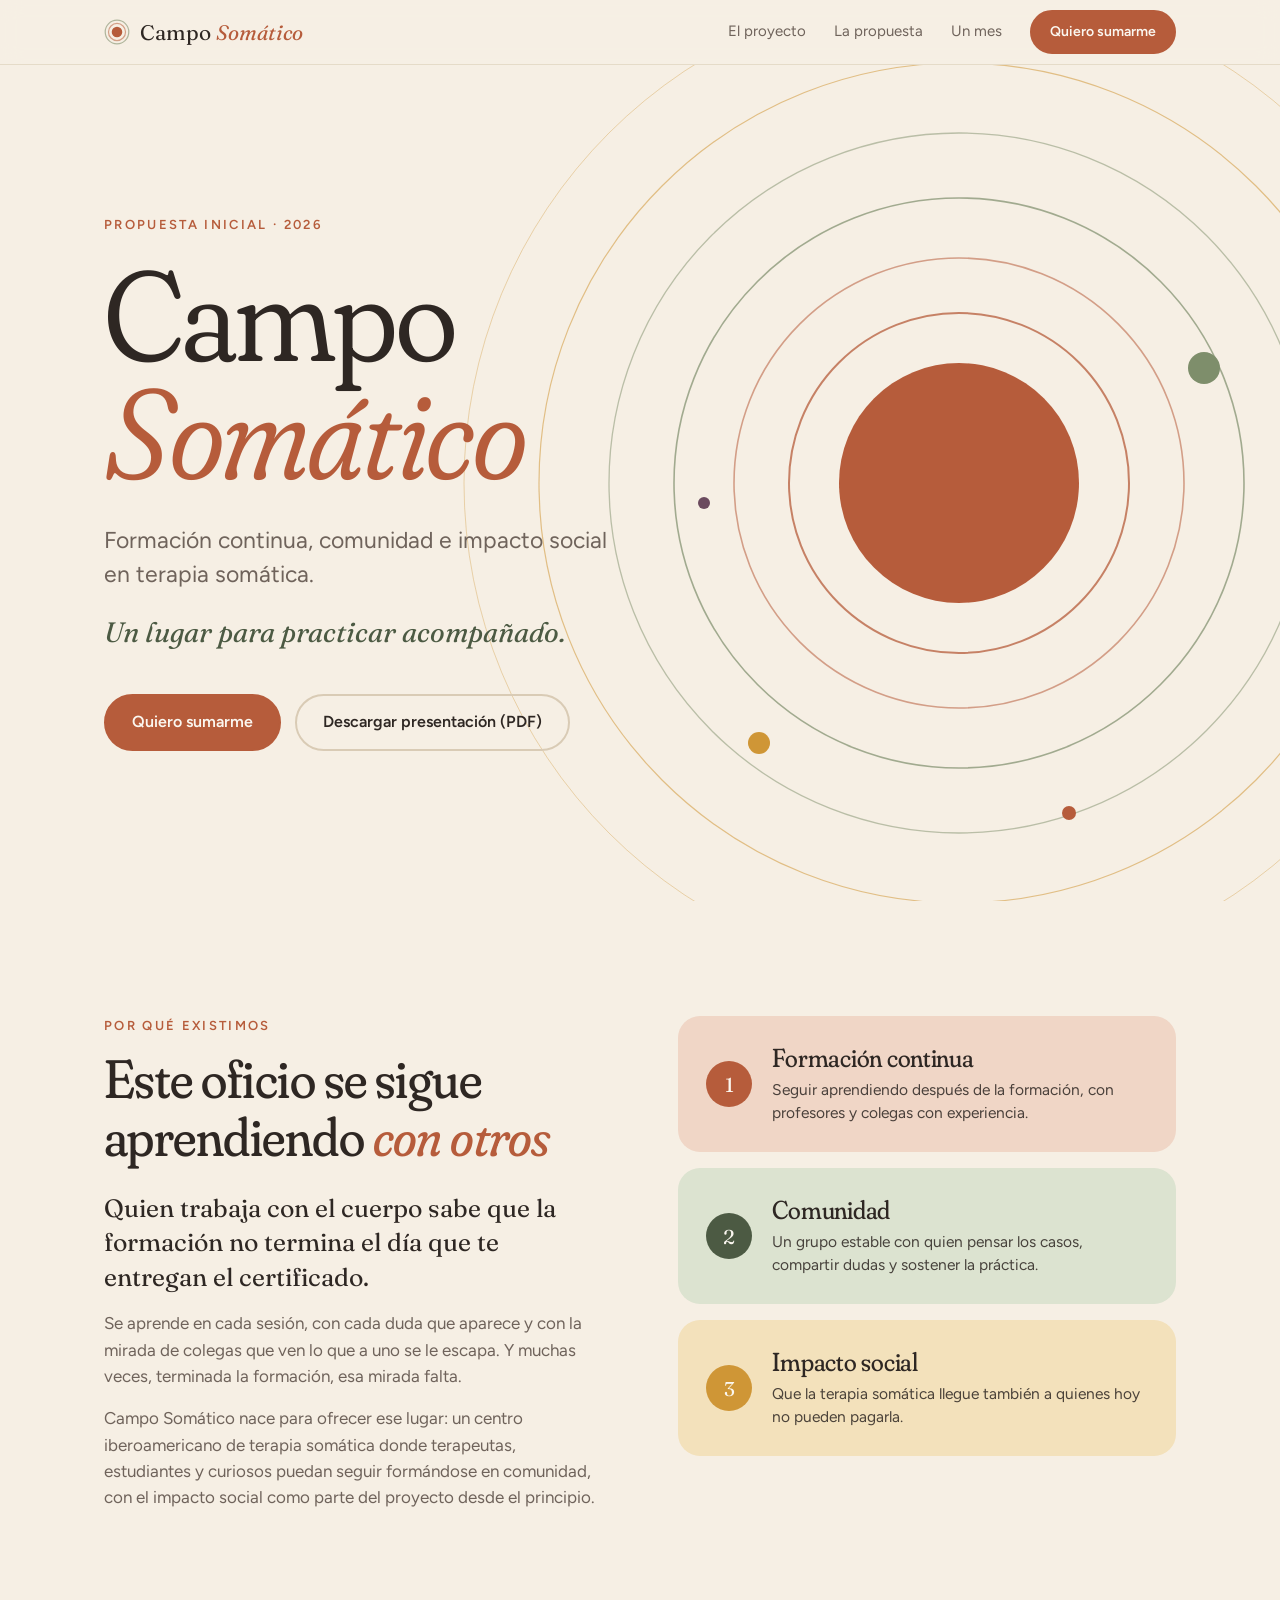
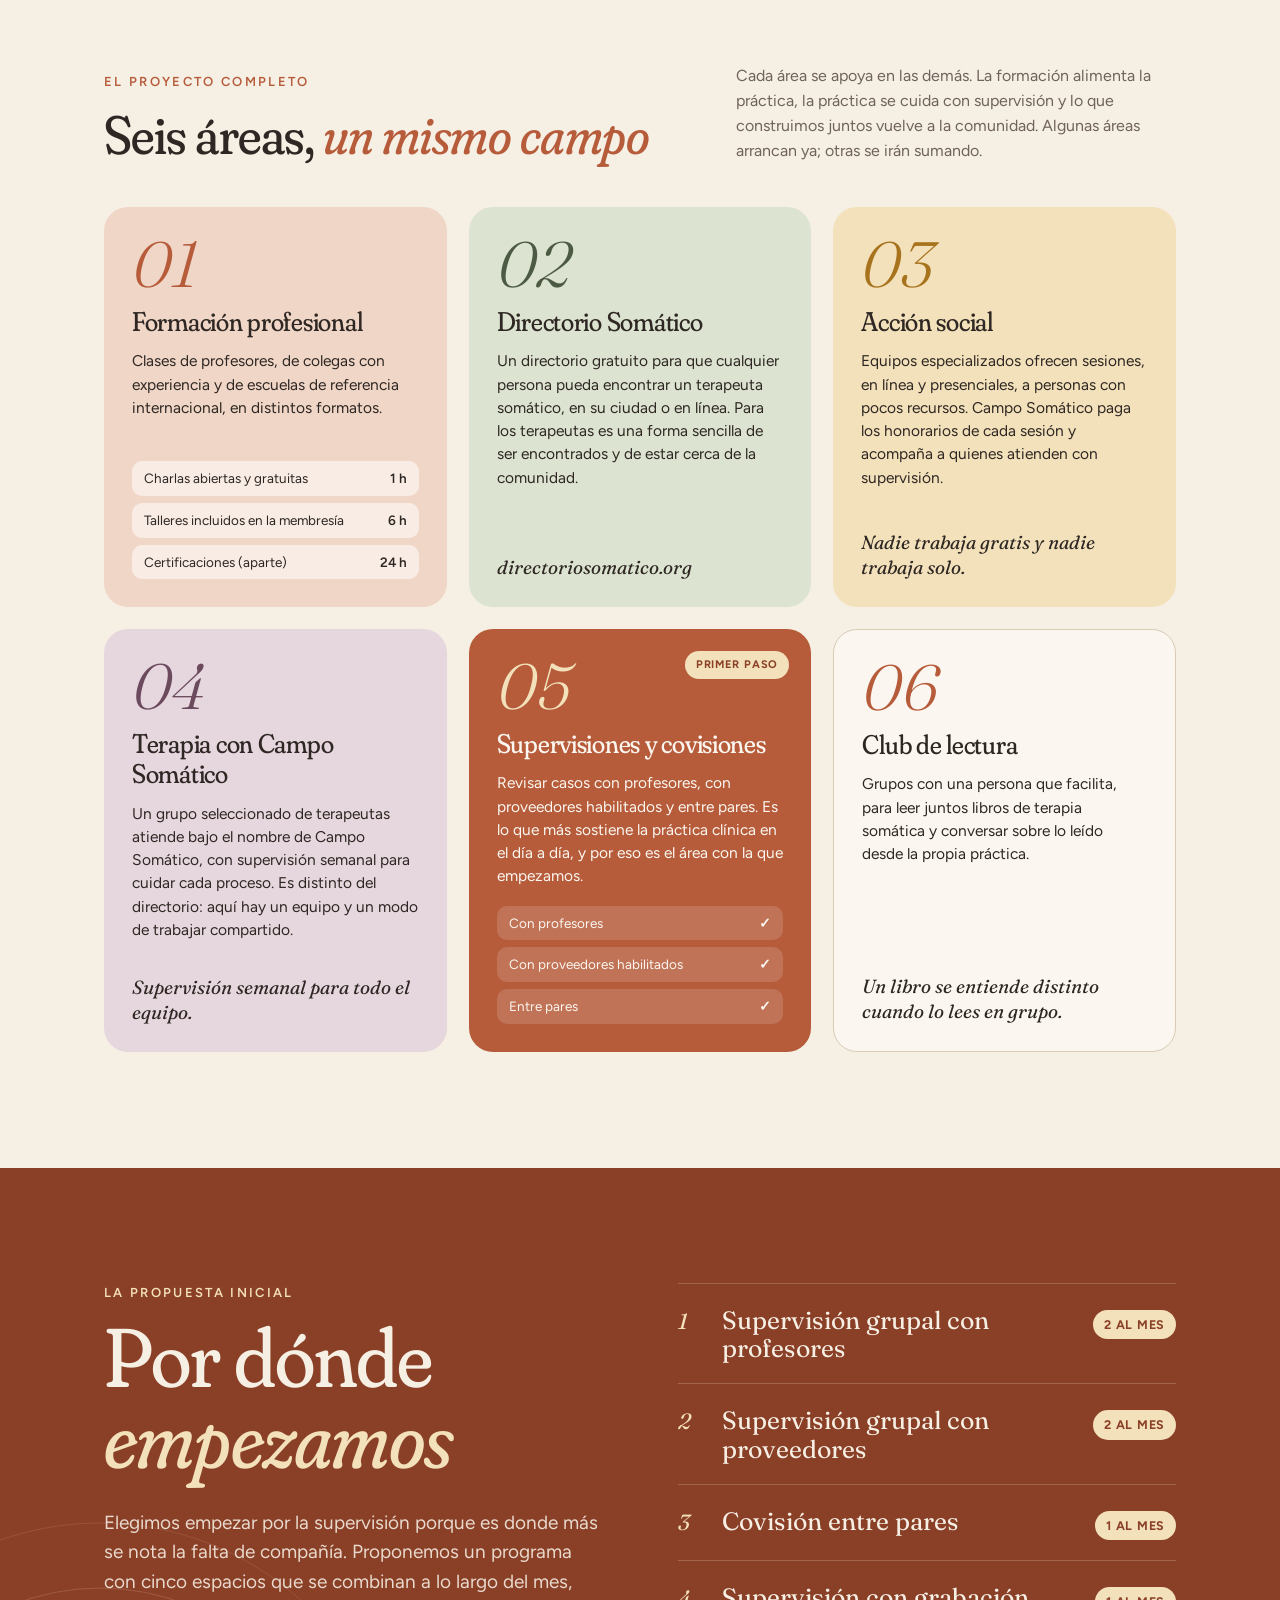
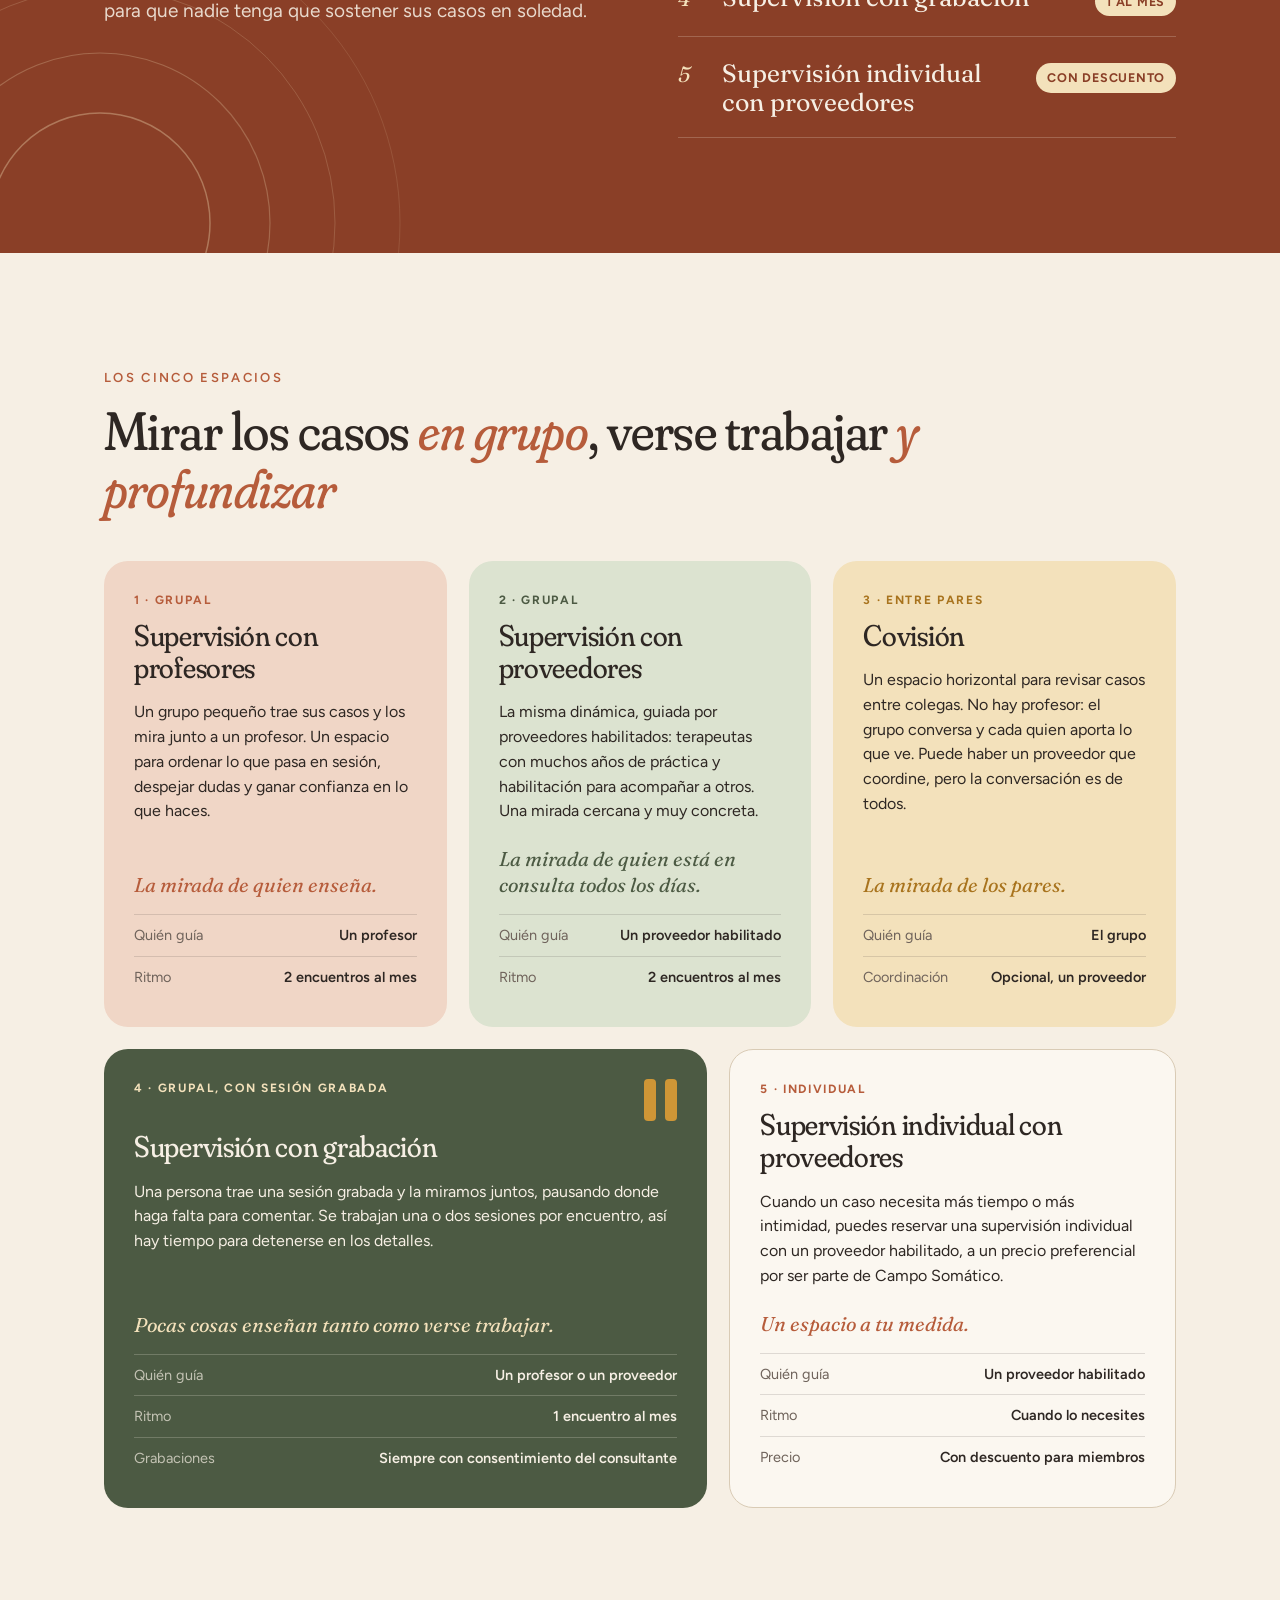
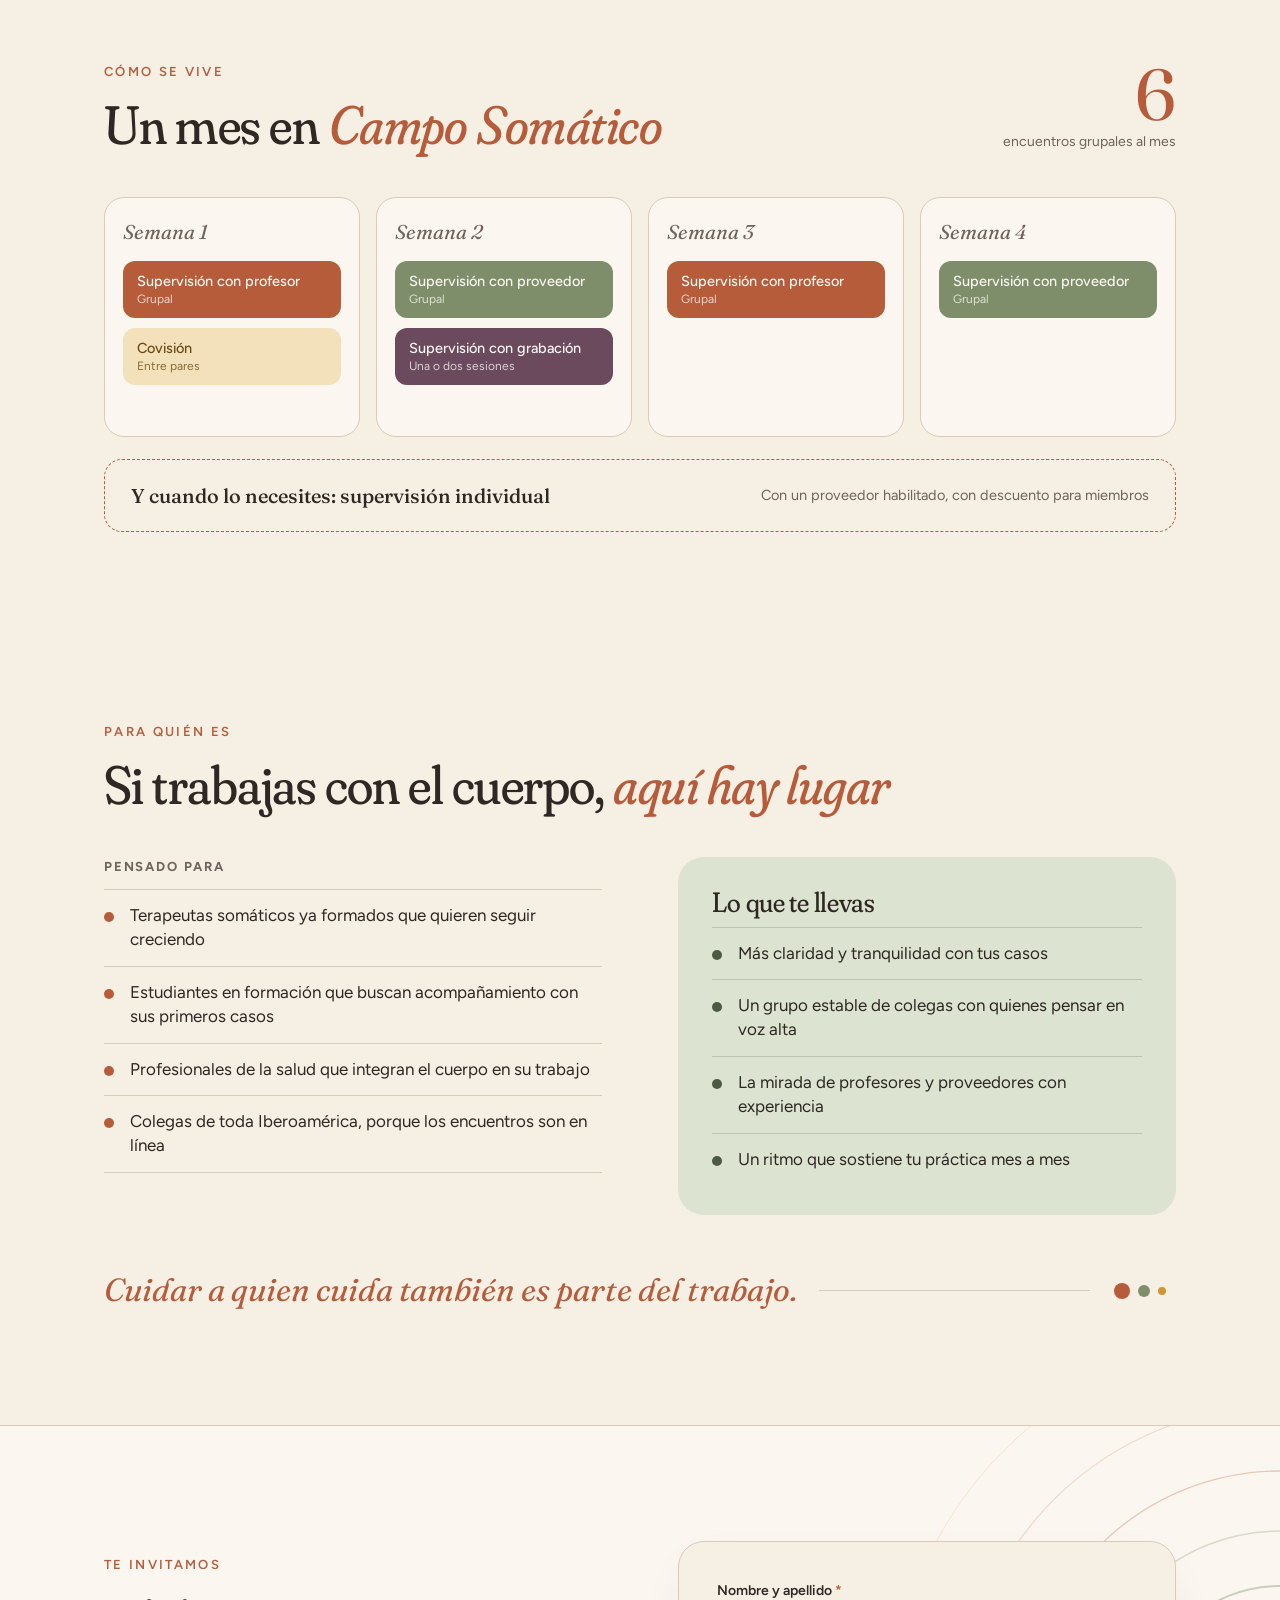
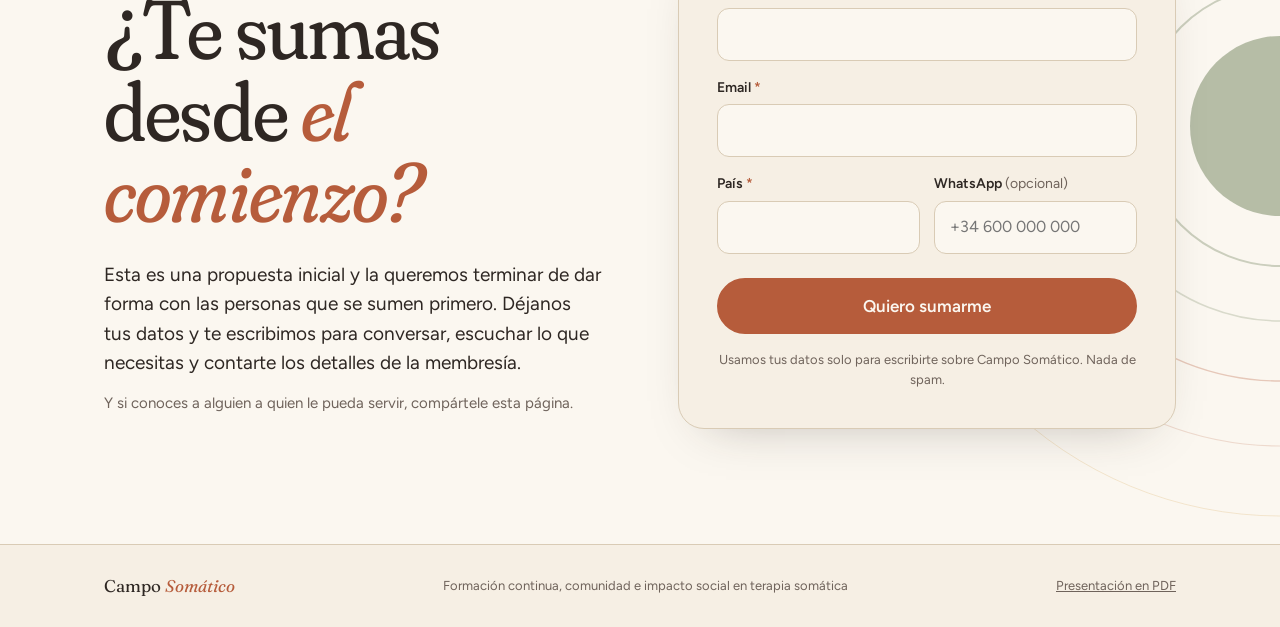
==== index.html @ 175ec611 "v2.0: animaciones al navegar el sitio - Entrada animada de la portada y ondas que respiran - Seccion" ====
<!doctype html>
<html lang="es">
<head>
<meta charset="utf-8">
<meta name="viewport" content="width=device-width, initial-scale=1">
<title>Campo Somático · Un lugar para practicar acompañado</title>
<meta name="description" content="Formación continua, comunidad e impacto social en terapia somática. Nuestra primera propuesta: un programa de supervisión y covisión para terapeutas.">
<meta property="og:title" content="Campo Somático">
<meta property="og:description" content="Un lugar para practicar acompañado. Supervisiones con profesores y proveedores, covisiones entre pares y supervisión con grabación.">
<meta property="og:type" content="website">
<meta name="theme-color" content="#F6EFE4">
<link rel="icon" href="data:image/svg+xml,%3Csvg xmlns='http://www.w3.org/2000/svg' viewBox='0 0 64 64'%3E%3Ccircle cx='32' cy='32' r='13' fill='%23B65C3B'/%3E%3Ccircle cx='32' cy='32' r='21' fill='none' stroke='%23B65C3B' stroke-width='3' opacity='.6'/%3E%3Ccircle cx='32' cy='32' r='29' fill='none' stroke='%237E8E6B' stroke-width='3' opacity='.6'/%3E%3C/svg%3E">
<link rel="preconnect" href="https://fonts.googleapis.com">
<link rel="preconnect" href="https://fonts.gstatic.com" crossorigin>
<link href="https://fonts.googleapis.com/css2?family=Fraunces:ital,opsz,wght,SOFT@0,9..144,300..700,100;1,9..144,300..700,100&family=Figtree:wght@400;500;600;700&display=swap" rel="stylesheet">
<link rel="stylesheet" href="styles.css">
<link rel="stylesheet" href="anim.css">
<script>document.documentElement.classList.add("js")</script>
</head>
<body>

<div class="progress" aria-hidden="true"></div>
<header class="nav">
  <div class="wrap nav-in">
    <a href="#inicio" class="logo"><svg width="26" height="26" viewBox="0 0 64 64" aria-hidden="true"><circle cx="32" cy="32" r="13" fill="#B65C3B"/><circle cx="32" cy="32" r="21" fill="none" stroke="#B65C3B" stroke-width="3" opacity=".55"/><circle cx="32" cy="32" r="29" fill="none" stroke="#7E8E6B" stroke-width="3" opacity=".6"/></svg><span>Campo <em>Somático</em></span></a>
    <nav class="links" aria-label="Secciones">
      <a href="#proyecto">El proyecto</a>
      <a href="#propuesta">La propuesta</a>
      <a href="#mes">Un mes</a>
      <a href="#sumarme" class="btn btn-sm">Quiero sumarme</a>
    </nav>
  </div>
</header>

<main>

<!-- PORTADA -->
<section id="inicio" class="hero">
  <svg class="ripples" viewBox="0 0 1000 1000" aria-hidden="true">
    <circle class="breath" cx="500" cy="500" r="120" fill="#B65C3B"/>
    <g fill="none" class="rings">
      <circle cx="500" cy="500" r="170" stroke="#B65C3B" stroke-width="2" opacity=".75"/>
      <circle cx="500" cy="500" r="225" stroke="#B65C3B" stroke-width="1.6" opacity=".55"/>
      <circle cx="500" cy="500" r="285" stroke="#7E8E6B" stroke-width="1.6" opacity=".7"/>
      <circle cx="500" cy="500" r="350" stroke="#7E8E6B" stroke-width="1.3" opacity=".5"/>
      <circle cx="500" cy="500" r="420" stroke="#CF9636" stroke-width="1.2" opacity=".55"/>
      <circle cx="500" cy="500" r="495" stroke="#CF9636" stroke-width="1" opacity=".35"/>
    </g>
    <g class="orbit">
      <circle cx="745" cy="385" r="16" fill="#7E8E6B"/>
      <circle cx="610" cy="830" r="7" fill="#B65C3B"/>
    </g>
    <g class="orbit orbit-rev">
      <circle cx="300" cy="760" r="11" fill="#CF9636"/>
      <circle cx="245" cy="520" r="6" fill="#6B4A5E"/>
    </g>
  </svg>
  <div class="wrap hero-in">
    <div class="eyebrow">Propuesta inicial · 2026</div>
    <h1><span class="line">Campo</span><em class="line">Somático</em></h1>
    <p class="sub">Formación continua, comunidad e impacto social en terapia somática.</p>
    <p class="hook">Un lugar para practicar acompañado.</p>
    <div class="cta-row">
      <a href="#sumarme" class="btn">Quiero sumarme</a>
      <a href="Campo-Somatico-Presentacion.pdf" class="btn btn-ghost" download>Descargar presentación (PDF)</a>
    </div>
  </div>
</section>

<!-- POR QUÉ -->
<section class="section why">
  <div class="wrap two">
    <div>
      <div class="eyebrow">Por qué existimos</div>
      <h2>Este oficio se sigue aprendiendo <em>con otros</em></h2>
      <p class="lead">Quien trabaja con el cuerpo sabe que la formación no termina el día que te entregan el certificado.</p>
      <p class="muted">Se aprende en cada sesión, con cada duda que aparece y con la mirada de colegas que ven lo que a uno se le escapa. Y muchas veces, terminada la formación, esa mirada falta.</p>
      <p class="muted">Campo Somático nace para ofrecer ese lugar: un centro iberoamericano de terapia somática donde terapeutas, estudiantes y curiosos puedan seguir formándose en comunidad, con el impacto social como parte del proyecto desde el principio.</p>
    </div>
    <div class="pillars">
      <div class="pillar t-terra"><span class="dot">1</span><div><h3>Formación continua</h3><p>Seguir aprendiendo después de la formación, con profesores y colegas con experiencia.</p></div></div>
      <div class="pillar t-sage"><span class="dot">2</span><div><h3>Comunidad</h3><p>Un grupo estable con quien pensar los casos, compartir dudas y sostener la práctica.</p></div></div>
      <div class="pillar t-ochre"><span class="dot">3</span><div><h3>Impacto social</h3><p>Que la terapia somática llegue también a quienes hoy no pueden pagarla.</p></div></div>
    </div>
  </div>
</section>

<!-- ÁREAS -->
<section id="proyecto" class="section areas">
  <div class="wrap">
    <div class="head">
      <div>
        <div class="eyebrow">El proyecto completo</div>
        <h2>Seis áreas, <em>un mismo campo</em></h2>
      </div>
      <p class="muted">Cada área se apoya en las demás. La formación alimenta la práctica, la práctica se cuida con supervisión y lo que construimos juntos vuelve a la comunidad. Algunas áreas arrancan ya; otras se irán sumando.</p>
    </div>
    <div class="grid3">
      <article class="area t-terra">
        <div class="big">01</div>
        <h3>Formación profesional</h3>
        <p>Clases de profesores, de colegas con experiencia y de escuelas de referencia internacional, en distintos formatos.</p>
        <div class="chips">
          <div class="chip"><span>Charlas abiertas y gratuitas</span><b>1 h</b></div>
          <div class="chip"><span>Talleres incluidos en la membresía</span><b>6 h</b></div>
          <div class="chip"><span>Certificaciones (aparte)</span><b>24 h</b></div>
        </div>
      </article>
      <article class="area t-sage">
        <div class="big">02</div>
        <h3>Directorio Somático</h3>
        <p>Un directorio gratuito para que cualquier persona pueda encontrar un terapeuta somático, en su ciudad o en línea. Para los terapeutas es una forma sencilla de ser encontrados y de estar cerca de la comunidad.</p>
        <div class="end">directoriosomatico.org</div>
      </article>
      <article class="area t-ochre">
        <div class="big">03</div>
        <h3>Acción social</h3>
        <p>Equipos especializados ofrecen sesiones, en línea y presenciales, a personas con pocos recursos. Campo Somático paga los honorarios de cada sesión y acompaña a quienes atienden con supervisión.</p>
        <div class="end">Nadie trabaja gratis y nadie trabaja solo.</div>
      </article>
      <article class="area t-plum">
        <div class="big">04</div>
        <h3>Terapia con Campo Somático</h3>
        <p>Un grupo seleccionado de terapeutas atiende bajo el nombre de Campo Somático, con supervisión semanal para cuidar cada proceso. Es distinto del directorio: aquí hay un equipo y un modo de trabajar compartido.</p>
        <div class="end">Supervisión semanal para todo el equipo.</div>
      </article>
      <article class="area t-dark">
        <span class="tag">Primer paso</span>
        <div class="big">05</div>
        <h3>Supervisiones y covisiones</h3>
        <p>Revisar casos con profesores, con proveedores habilitados y entre pares. Es lo que más sostiene la práctica clínica en el día a día, y por eso es el área con la que empezamos.</p>
        <div class="chips">
          <div class="chip"><span>Con profesores</span><b>✓</b></div>
          <div class="chip"><span>Con proveedores habilitados</span><b>✓</b></div>
          <div class="chip"><span>Entre pares</span><b>✓</b></div>
        </div>
      </article>
      <article class="area t-paper">
        <div class="big">06</div>
        <h3>Club de lectura</h3>
        <p>Grupos con una persona que facilita, para leer juntos libros de terapia somática y conversar sobre lo leído desde la propia práctica.</p>
        <div class="end">Un libro se entiende distinto cuando lo lees en grupo.</div>
      </article>
    </div>
  </div>
</section>

<!-- PROPUESTA -->
<section id="propuesta" class="section proposal">
  <svg class="ripples-dark" viewBox="0 0 720 720" aria-hidden="true"><g fill="none" stroke="#F3E1BB" class="rings"><circle cx="360" cy="360" r="110" stroke-width="1.5" opacity=".35"/><circle cx="360" cy="360" r="170" stroke-width="1.2" opacity=".25"/><circle cx="360" cy="360" r="235" opacity=".18"/><circle cx="360" cy="360" r="300" opacity=".12"/></g></svg>
  <div class="wrap two">
    <div>
      <div class="eyebrow">La propuesta inicial</div>
      <h2 class="xl">Por dónde <em>empezamos</em></h2>
      <p>Elegimos empezar por la supervisión porque es donde más se nota la falta de compañía. Proponemos un programa con cinco espacios que se combinan a lo largo del mes, para que nadie tenga que sostener sus casos en soledad.</p>
    </div>
    <ol class="list">
      <li><span class="k">1</span><span class="t">Supervisión grupal con profesores</span><span class="f">2 al mes</span></li>
      <li><span class="k">2</span><span class="t">Supervisión grupal con proveedores</span><span class="f">2 al mes</span></li>
      <li><span class="k">3</span><span class="t">Covisión entre pares</span><span class="f">1 al mes</span></li>
      <li><span class="k">4</span><span class="t">Supervisión con grabación</span><span class="f">1 al mes</span></li>
      <li><span class="k">5</span><span class="t">Supervisión individual con proveedores</span><span class="f">Con descuento</span></li>
    </ol>
  </div>
</section>

<!-- ESPACIOS -->
<section class="section spaces">
  <div class="wrap">
    <div class="eyebrow">Los cinco espacios</div>
    <h2>Mirar los casos <em>en grupo</em>, verse trabajar <em>y profundizar</em></h2>
    <div class="grid3 cards">
      <article class="card t-terra">
        <div class="kind">1 · Grupal</div>
        <h3>Supervisión con profesores</h3>
        <p>Un grupo pequeño trae sus casos y los mira junto a un profesor. Un espacio para ordenar lo que pasa en sesión, despejar dudas y ganar confianza en lo que haces.</p>
        <div class="tl">La mirada de quien enseña.</div>
        <dl class="facts"><div><dt>Quién guía</dt><dd>Un profesor</dd></div><div><dt>Ritmo</dt><dd>2 encuentros al mes</dd></div></dl>
      </article>
      <article class="card t-sage">
        <div class="kind">2 · Grupal</div>
        <h3>Supervisión con proveedores</h3>
        <p>La misma dinámica, guiada por proveedores habilitados: terapeutas con muchos años de práctica y habilitación para acompañar a otros. Una mirada cercana y muy concreta.</p>
        <div class="tl">La mirada de quien está en consulta todos los días.</div>
        <dl class="facts"><div><dt>Quién guía</dt><dd>Un proveedor habilitado</dd></div><div><dt>Ritmo</dt><dd>2 encuentros al mes</dd></div></dl>
      </article>
      <article class="card t-ochre">
        <div class="kind">3 · Entre pares</div>
        <h3>Covisión</h3>
        <p>Un espacio horizontal para revisar casos entre colegas. No hay profesor: el grupo conversa y cada quien aporta lo que ve. Puede haber un proveedor que coordine, pero la conversación es de todos.</p>
        <div class="tl">La mirada de los pares.</div>
        <dl class="facts"><div><dt>Quién guía</dt><dd>El grupo</dd></div><div><dt>Coordinación</dt><dd>Opcional, un proveedor</dd></div></dl>
      </article>
    </div>
    <div class="grid2 cards">
      <article class="card t-forest">
        <div class="kind-row"><div class="kind">4 · Grupal, con sesión grabada</div><div class="pause" aria-hidden="true"><i></i><i></i></div></div>
        <h3>Supervisión con grabación</h3>
        <p>Una persona trae una sesión grabada y la miramos juntos, pausando donde haga falta para comentar. Se trabajan una o dos sesiones por encuentro, así hay tiempo para detenerse en los detalles.</p>
        <div class="tl">Pocas cosas enseñan tanto como verse trabajar.</div>
        <dl class="facts"><div><dt>Quién guía</dt><dd>Un profesor o un proveedor</dd></div><div><dt>Ritmo</dt><dd>1 encuentro al mes</dd></div><div><dt>Grabaciones</dt><dd>Siempre con consentimiento del consultante</dd></div></dl>
      </article>
      <article class="card t-paper">
        <div class="kind">5 · Individual</div>
        <h3>Supervisión individual con proveedores</h3>
        <p>Cuando un caso necesita más tiempo o más intimidad, puedes reservar una supervisión individual con un proveedor habilitado, a un precio preferencial por ser parte de Campo Somático.</p>
        <div class="tl">Un espacio a tu medida.</div>
        <dl class="facts"><div><dt>Quién guía</dt><dd>Un proveedor habilitado</dd></div><div><dt>Ritmo</dt><dd>Cuando lo necesites</dd></div><div><dt>Precio</dt><dd>Con descuento para miembros</dd></div></dl>
      </article>
    </div>
  </div>
</section>

<!-- UN MES -->
<section id="mes" class="section month">
  <div class="wrap">
    <div class="head">
      <div>
        <div class="eyebrow">Cómo se vive</div>
        <h2>Un mes en <em>Campo Somático</em></h2>
      </div>
      <div class="total"><b data-count="6">6</b><span>encuentros grupales al mes</span></div>
    </div>
    <div class="weeks">
      <div class="week"><div class="wk">Semana 1</div>
        <div class="ev prof">Supervisión con profesor<small>Grupal</small></div>
        <div class="ev cov">Covisión<small>Entre pares</small></div></div>
      <div class="week"><div class="wk">Semana 2</div>
        <div class="ev prov">Supervisión con proveedor<small>Grupal</small></div>
        <div class="ev grab">Supervisión con grabación<small>Una o dos sesiones</small></div></div>
      <div class="week"><div class="wk">Semana 3</div>
        <div class="ev prof">Supervisión con profesor<small>Grupal</small></div></div>
      <div class="week"><div class="wk">Semana 4</div>
        <div class="ev prov">Supervisión con proveedor<small>Grupal</small></div></div>
    </div>
    <div class="always"><b>Y cuando lo necesites: supervisión individual</b><span>Con un proveedor habilitado, con descuento para miembros</span></div>
    <p class="note">Calendario orientativo. Las fechas y horarios los acordamos con cada grupo.</p>
  </div>
</section>

<!-- PARA QUIÉN -->
<section class="section who">
  <div class="wrap">
    <div class="eyebrow">Para quién es</div>
    <h2>Si trabajas con el cuerpo, <em>aquí hay lugar</em></h2>
    <div class="two who-cols">
      <div>
        <h4>Pensado para</h4>
        <ul class="bul">
          <li>Terapeutas somáticos ya formados que quieren seguir creciendo</li>
          <li>Estudiantes en formación que buscan acompañamiento con sus primeros casos</li>
          <li>Profesionales de la salud que integran el cuerpo en su trabajo</li>
          <li>Colegas de toda Iberoamérica, porque los encuentros son en línea</li>
        </ul>
      </div>
      <div class="box">
        <h3>Lo que te llevas</h3>
        <ul class="bul">
          <li>Más claridad y tranquilidad con tus casos</li>
          <li>Un grupo estable de colegas con quienes pensar en voz alta</li>
          <li>La mirada de profesores y proveedores con experiencia</li>
          <li>Un ritmo que sostiene tu práctica mes a mes</li>
        </ul>
      </div>
    </div>
    <div class="pull"><span>Cuidar a quien cuida también es parte del trabajo.</span><i></i><svg width="64" height="20" viewBox="0 0 64 20" aria-hidden="true"><circle cx="10" cy="10" r="8" fill="#B65C3B"/><circle cx="32" cy="10" r="6" fill="#7E8E6B"/><circle cx="50" cy="10" r="4" fill="#CF9636"/></svg></div>
  </div>
</section>

<!-- SUMARME -->
<section id="sumarme" class="section join">
  <svg class="ripples join-ripples" viewBox="0 0 840 840" aria-hidden="true">
    <circle class="breath" cx="420" cy="420" r="90" fill="#7E8E6B"/>
    <g fill="none" class="rings">
      <circle cx="420" cy="420" r="140" stroke="#7E8E6B" stroke-width="2" opacity=".7"/>
      <circle cx="420" cy="420" r="195" stroke="#7E8E6B" stroke-width="1.5" opacity=".5"/>
      <circle cx="420" cy="420" r="255" stroke="#B65C3B" stroke-width="1.4" opacity=".55"/>
      <circle cx="420" cy="420" r="320" stroke="#B65C3B" stroke-width="1.2" opacity=".35"/>
      <circle cx="420" cy="420" r="390" stroke="#CF9636" opacity=".35"/>
    </g>
  </svg>
  <div class="wrap two join-in">
    <div>
      <div class="eyebrow">Te invitamos</div>
      <h2 class="xl">¿Te sumas desde <em>el comienzo?</em></h2>
      <p>Esta es una propuesta inicial y la queremos terminar de dar forma con las personas que se sumen primero. Déjanos tus datos y te escribimos para conversar, escuchar lo que necesitas y contarte los detalles de la membresía.</p>
      <p class="muted small">Y si conoces a alguien a quien le pueda servir, compártele esta página.</p>
    </div>
    <form id="form" class="form" novalidate>
      <input type="hidden" name="subject" value="Nueva persona interesada en Campo Somático">
      <input type="hidden" name="from_name" value="Web Campo Somático">
      <input type="checkbox" name="botcheck" class="hp" tabindex="-1" autocomplete="off" aria-hidden="true">

      <label class="field"><span>Nombre y apellido <i>*</i></span>
        <input type="text" name="name" autocomplete="name" required></label>
      <label class="field"><span>Email <i>*</i></span>
        <input type="email" name="email" autocomplete="email" required></label>
      <div class="row2">
        <label class="field"><span>País <i>*</i></span>
          <input type="text" name="pais" list="paises" autocomplete="country-name" required></label>
        <label class="field"><span>WhatsApp <em>(opcional)</em></span>
          <input type="tel" name="whatsapp" autocomplete="tel" placeholder="+34 600 000 000"></label>
      </div>
      <datalist id="paises">
        <option value="Argentina"><option value="Bolivia"><option value="Brasil"><option value="Chile"><option value="Colombia"><option value="Costa Rica"><option value="Cuba"><option value="Ecuador"><option value="El Salvador"><option value="España"><option value="Guatemala"><option value="Honduras"><option value="México"><option value="Nicaragua"><option value="Panamá"><option value="Paraguay"><option value="Perú"><option value="Portugal"><option value="Puerto Rico"><option value="República Dominicana"><option value="Uruguay"><option value="Venezuela">
      </datalist>
      <button type="submit" class="btn btn-full">Quiero sumarme</button>
      <p class="privacy">Usamos tus datos solo para escribirte sobre Campo Somático. Nada de spam.</p>
      <div class="status" role="status" aria-live="polite"></div>
    </form>
  </div>
</section>

</main>

<footer class="foot">
  <div class="wrap foot-in">
    <span class="brand">Campo <em>Somático</em></span>
    <span>Formación continua, comunidad e impacto social en terapia somática</span>
    <a href="Campo-Somatico-Presentacion.pdf" download>Presentación en PDF</a>
  </div>
</footer>

<script src="script.js"></script>
<script src="anim.js"></script>
</body>
</html>
---- styles.css ----
:root {
  --cream: #F6EFE4;
  --paper: #FBF7F0;
  --ink: #2E2723;
  --muted: #6F635B;
  --line: #D9CBB5;
  --terra: #B65C3B;
  --terra-deep: #8A3F27;
  --terra-soft: #F0D6C6;
  --sage: #7E8E6B;
  --sage-deep: #4C5A43;
  --sage-soft: #DCE3D0;
  --ochre: #CF9636;
  --ochre-ink: #A8731D;
  --ochre-soft: #F3E1BB;
  --plum: #6B4A5E;
  --plum-soft: #E6D7DE;
  --serif: "Fraunces", Georgia, serif;
  --sans: "Figtree", "Helvetica Neue", Arial, sans-serif;
  --gutter: clamp(16px, 5vw, 80px);
}
* { box-sizing: border-box; margin: 0; padding: 0; }
html { scroll-behavior: smooth; scroll-padding-top: 76px; }
body { background: var(--cream); color: var(--ink); font-family: var(--sans); font-size: 17px; line-height: 1.55;
  -webkit-font-smoothing: antialiased; overflow-x: hidden; }
a { color: inherit; }
.wrap { max-width: 1200px; margin: 0 auto; padding: 0 var(--gutter); }
.section { padding: clamp(64px, 9vw, 120px) 0; position: relative; overflow: hidden; }

h1, h2, h3 { font-family: var(--serif); font-weight: 400; font-variation-settings: "SOFT" 100, "opsz" 144; letter-spacing: -0.01em; }
h2 { font-size: clamp(34px, 4.6vw, 54px); line-height: 1.06; margin-top: 14px; }
h2.xl { font-size: clamp(44px, 6.5vw, 84px); line-height: .98; }
h1 em, h2 em { font-style: italic; color: var(--terra); }
h3 { font-size: 26px; line-height: 1.12; }
.eyebrow { font-size: 13px; font-weight: 600; letter-spacing: .18em; text-transform: uppercase; color: var(--terra); }
.muted { color: var(--muted); }
.small { font-size: 15px; }
p + p { margin-top: 14px; }

.two { display: grid; grid-template-columns: 1fr 1fr; gap: clamp(32px, 6vw, 90px); align-items: start; }
.grid3 { display: grid; grid-template-columns: repeat(3, 1fr); gap: 22px; }
.grid2 { display: grid; grid-template-columns: 1.35fr 1fr; gap: 22px; margin-top: 22px; }
.head { display: flex; justify-content: space-between; align-items: flex-end; gap: 40px; margin-bottom: 44px; }
.head > p { max-width: 440px; font-size: 16px; }

/* botones */
.btn { display: inline-flex; align-items: center; justify-content: center; gap: 8px; background: var(--terra); color: var(--paper);
  text-decoration: none; font-weight: 600; font-size: 16px; padding: 14px 26px; border-radius: 40px; border: 2px solid var(--terra);
  cursor: pointer; transition: background .2s, transform .2s; font-family: var(--sans); }
.btn:hover { background: var(--terra-deep); border-color: var(--terra-deep); transform: translateY(-1px); }
.btn:focus-visible, a:focus-visible, input:focus-visible { outline: 3px solid var(--ochre); outline-offset: 2px; }
.btn-ghost { background: transparent; color: var(--ink); border-color: var(--line); }
.btn-ghost:hover { background: var(--paper); border-color: var(--terra); color: var(--terra); }
.btn-sm { padding: 9px 18px; font-size: 14px; }
.btn-full { width: 100%; font-size: 17px; padding: 16px; margin-top: 8px; }
.btn[disabled] { opacity: .6; cursor: wait; transform: none; }

/* nav */
.nav { position: sticky; top: 0; z-index: 10; background: rgba(246,239,228,.88); backdrop-filter: blur(10px);
  -webkit-backdrop-filter: blur(10px); border-bottom: 1px solid rgba(217,203,181,.6); }
.nav-in { display: flex; justify-content: space-between; align-items: center; height: 64px; }
.logo { display: flex; align-items: center; gap: 10px; text-decoration: none; font-family: var(--serif); font-size: 21px; }
.logo em { color: var(--terra); }
.links { display: flex; align-items: center; gap: 28px; font-size: 15px; }
.links a:not(.btn) { text-decoration: none; color: var(--muted); }
.links a:not(.btn):hover { color: var(--terra); }

/* portada */
.hero { position: relative; overflow: hidden; min-height: calc(100vh - 64px); min-height: calc(100svh - 64px); display: flex; align-items: center; padding: 80px 0; }
.ripples { position: absolute; pointer-events: none; }
.hero .ripples { width: min(1000px, 90vw); right: -14vw; top: 50%; transform: translateY(-50%); }
.hero-in { position: relative; width: 100%; }
.hero h1 { font-size: clamp(64px, 10vw, 128px); line-height: .92; font-weight: 350; margin-top: 22px; }
.hero h1 em { display: block; }
.hero .sub { margin-top: 32px; font-size: clamp(19px, 2vw, 23px); color: var(--muted); max-width: 520px; line-height: 1.45; }
.hero .hook { margin-top: 20px; font-family: var(--serif); font-style: italic; font-size: clamp(22px, 2.4vw, 28px); color: var(--sage-deep); }
.cta-row { display: flex; flex-wrap: wrap; gap: 14px; margin-top: 40px; }

/* tonos */
.t-terra { background: var(--terra-soft); --accent: var(--terra); }
.t-sage { background: var(--sage-soft); --accent: var(--sage-deep); }
.t-ochre { background: var(--ochre-soft); --accent: var(--ochre-ink); }
.t-plum { background: var(--plum-soft); --accent: var(--plum); }
.t-paper { background: var(--paper); border: 1px solid var(--line); --accent: var(--terra); }
.t-dark { background: var(--terra); color: var(--paper); --accent: var(--ochre-soft); }
.t-forest { background: var(--sage-deep); color: var(--cream); --accent: var(--ochre-soft); }

/* por qué */
.why .lead { font-family: var(--serif); font-size: clamp(21px, 2.2vw, 25px); line-height: 1.38; margin-top: 26px; }
.why .muted { margin-top: 16px; }
.pillars { display: flex; flex-direction: column; gap: 16px; }
.pillar { border-radius: 22px; padding: 28px; display: flex; gap: 20px; align-items: center; }
.pillar .dot { flex: none; width: 46px; height: 46px; border-radius: 50%; display: grid; place-items: center;
  font-family: var(--serif); font-size: 20px; color: var(--paper); background: var(--accent); }
.t-ochre .dot { background: var(--ochre); }
.pillar h3 { margin-bottom: 6px; }
.pillar p { font-size: 15.5px; line-height: 1.45; opacity: .85; }

/* áreas */
.area { border-radius: 24px; padding: 28px; display: flex; flex-direction: column; position: relative; min-height: 400px; }
.area .big { font-family: var(--serif); font-style: italic; font-weight: 300; font-size: 64px; line-height: .9; color: var(--accent); }
.area h3 { font-size: 27px; margin: 14px 0 12px; }
.area p { font-size: 15.5px; line-height: 1.5; }
.chips { margin-top: auto; display: flex; flex-direction: column; gap: 7px; padding-top: 18px; }
.chip { display: flex; justify-content: space-between; gap: 10px; font-size: 13.5px; padding: 7px 12px; border-radius: 10px; background: rgba(255,255,255,.55); }
.t-dark .chip { background: rgba(255,255,255,.14); }
.chip b { font-weight: 600; white-space: nowrap; }
.end { margin-top: auto; padding-top: 18px; font-family: var(--serif); font-style: italic; font-size: 19px; line-height: 1.3; }
.tag { position: absolute; top: 22px; right: 22px; background: var(--ochre-soft); color: var(--terra-deep); font-size: 11px; font-weight: 700;
  letter-spacing: .08em; text-transform: uppercase; padding: 5px 11px; border-radius: 20px; }

/* propuesta */
.proposal { background: var(--terra-deep); color: var(--cream); }
.proposal .eyebrow, .proposal h2 em { color: var(--ochre-soft); }
.proposal p { margin-top: 28px; font-size: 19px; color: rgba(246,239,228,.88); }
.ripples-dark { position: absolute; width: 720px; left: -260px; bottom: -330px; pointer-events: none; }
.list { list-style: none; position: relative; }
.list li { display: flex; align-items: baseline; gap: 20px; padding: 20px 0; border-top: 1px solid rgba(246,239,228,.22); }
.list li:last-child { border-bottom: 1px solid rgba(246,239,228,.22); }
.list .k { font-family: var(--serif); font-style: italic; font-size: 22px; color: var(--ochre-soft); width: 24px; flex: none; }
.list .t { font-family: var(--serif); font-size: clamp(20px, 2vw, 25px); line-height: 1.15; flex: 1; }
.list .f { font-size: 12.5px; font-weight: 700; letter-spacing: .06em; text-transform: uppercase; color: var(--terra-deep);
  background: var(--ochre-soft); padding: 5px 11px; border-radius: 20px; white-space: nowrap; }

/* espacios */
.spaces h2 { margin-bottom: 44px; max-width: 900px; }
.card { border-radius: 24px; padding: 30px; display: flex; flex-direction: column; }
.card .kind { font-size: 12px; font-weight: 700; letter-spacing: .14em; text-transform: uppercase; color: var(--accent); }
.kind-row { display: flex; justify-content: space-between; align-items: flex-start; gap: 16px; }
.card h3 { font-size: 30px; line-height: 1.08; margin: 10px 0 16px; }
.card p { font-size: 16px; }
.tl { margin-top: auto; padding-top: 22px; font-family: var(--serif); font-style: italic; font-size: 20px; line-height: 1.3; color: var(--accent); }
.facts { margin-top: 16px; }
.facts div { display: flex; justify-content: space-between; gap: 16px; font-size: 14.5px; padding: 9px 0; border-top: 1px solid rgba(46,39,35,.14); }
.facts dt { color: var(--muted); }
.facts dd { font-weight: 600; text-align: right; }
.t-forest .facts div { border-top-color: rgba(246,239,228,.22); }
.t-forest .facts dt { color: rgba(246,239,228,.7); }
.pause { display: flex; gap: 9px; }
.pause i { width: 12px; height: 42px; border-radius: 4px; background: var(--ochre); display: block; }

/* un mes */
.total { text-align: right; flex: none; }
.total b { font-family: var(--serif); font-size: 72px; font-weight: 400; color: var(--terra); line-height: .9; display: block; }
.total span { font-size: 14px; color: var(--muted); }
.weeks { display: grid; grid-template-columns: repeat(4, 1fr); gap: 16px; }
.week { background: var(--paper); border: 1px solid var(--line); border-radius: 20px; padding: 18px; display: flex; flex-direction: column; gap: 10px; min-height: 240px; }
.wk { font-family: var(--serif); font-style: italic; font-size: 20px; color: var(--muted); margin-bottom: 4px; }
.ev { border-radius: 12px; padding: 11px 14px; font-size: 14.5px; line-height: 1.25; font-weight: 500; }
.ev small { display: block; font-size: 12px; font-weight: 400; opacity: .78; margin-top: 2px; }
.ev.prof { background: var(--terra); color: var(--paper); }
.ev.prov { background: var(--sage); color: var(--paper); }
.ev.cov { background: var(--ochre-soft); color: #6A4A12; }
.ev.grab { background: var(--plum); color: var(--paper); }
.always { margin-top: 22px; border-radius: 18px; border: 1.5px dashed var(--terra); display: flex; align-items: center;
  justify-content: space-between; gap: 16px; padding: 20px 26px; flex-wrap: wrap; }
.always b { font-family: var(--serif); font-weight: 500; font-size: 20px; }
.always span { font-size: 14.5px; color: var(--muted); }
.note { margin-top: 16px; font-size: 13px; color: var(--muted); }

/* para quién */
.who-cols { margin-top: 44px; }
.who h4 { font-size: 13px; font-weight: 700; letter-spacing: .14em; text-transform: uppercase; color: var(--muted); margin-bottom: 12px; }
.bul { list-style: none; }
.bul li { position: relative; padding: 14px 0 14px 26px; border-top: 1px solid var(--line); font-size: 17px; line-height: 1.4; }
.bul li:last-child { border-bottom: 1px solid var(--line); }
.bul li::before { content: ""; position: absolute; left: 0; top: 22px; width: 10px; height: 10px; border-radius: 50%; background: var(--terra); }
.box { background: var(--sage-soft); border-radius: 26px; padding: 30px 34px; }
.box h3 { font-size: 28px; margin-bottom: 8px; }
.box .bul li { border-top-color: rgba(76,90,67,.22); }
.box .bul li:last-child { border-bottom: none; }
.box .bul li::before { background: var(--sage-deep); }
.pull { display: flex; align-items: center; gap: 22px; margin-top: 56px; }
.pull span { font-family: var(--serif); font-style: italic; font-size: clamp(24px, 3vw, 32px); line-height: 1.2; color: var(--terra); }
.pull i { flex: 1; height: 1px; background: var(--line); min-width: 40px; }
.pull svg { flex: none; }

/* sumarme */
.join { background: var(--paper); border-top: 1px solid var(--line); }
.join-ripples { width: 840px; right: -420px; top: -120px; opacity: .55; }
.join-in { position: relative; align-items: center; }
.join p { margin-top: 26px; font-size: 19px; }
.join p.small { margin-top: 14px; font-size: 15px; }
.form { background: var(--cream); border: 1px solid var(--line); border-radius: 26px; padding: clamp(24px, 3.5vw, 38px);
  display: flex; flex-direction: column; gap: 16px; box-shadow: 0 20px 50px -30px rgba(46,39,35,.35); }
.field { display: flex; flex-direction: column; gap: 6px; font-size: 14px; font-weight: 600; }
.field i { color: var(--terra); font-style: normal; }
.field em { font-style: normal; font-weight: 400; color: var(--muted); }
.field input { font: inherit; font-weight: 400; font-size: 16px; padding: 13px 15px; border-radius: 12px; border: 1.5px solid var(--line);
  background: var(--paper); color: var(--ink); transition: border-color .2s; width: 100%; }
.field input:focus { border-color: var(--terra); outline: none; box-shadow: 0 0 0 3px rgba(182,92,59,.15); }
.field input[aria-invalid="true"] { border-color: #B33A2B; }
.row2 { display: grid; grid-template-columns: 1fr 1fr; gap: 14px; }
.hp { display: none; }
.join .privacy { font-size: 13px; color: var(--muted); margin: 0 !important; text-align: center; }
.status { font-size: 15px; border-radius: 12px; display: none; padding: 14px 16px; line-height: 1.4; }
.status.ok { display: block; background: var(--sage-soft); color: var(--sage-deep); }
.status.err { display: block; background: #F6DAD3; color: #8A2E1F; }
.form.sent .field, .form.sent .row2, .form.sent .btn, .form.sent .privacy { display: none; }
.form.sent .status { font-size: 17px; padding: 26px; }
.form.sent .status b { display: block; font-family: var(--serif); font-size: 26px; font-weight: 400; margin-bottom: 6px; }

/* pie */
.foot { padding: 28px 0; font-size: 13px; color: var(--muted); border-top: 1px solid var(--line); }
.foot-in { display: flex; justify-content: space-between; align-items: center; gap: 16px; flex-wrap: wrap; }
.foot .brand { font-family: var(--serif); font-size: 17px; color: var(--ink); }
.foot .brand em { color: var(--terra); }

/* responsive */
@media (max-width: 980px) {
  .grid3 { grid-template-columns: 1fr 1fr; }
  .grid2 { grid-template-columns: 1fr; }
  .weeks { grid-template-columns: 1fr 1fr; }
  .area { min-height: 0; }
  .links a:not(.btn) { display: none; }
}
@media (max-width: 760px) {
  body { font-size: 16px; }
  .two, .grid3 { grid-template-columns: 1fr; }
  .head { flex-direction: column; align-items: flex-start; gap: 18px; }
  .total { text-align: left; }
  .hero { min-height: 0; padding: 56px 0 72px; }
  .hero .ripples { width: 560px; right: -300px; top: 40px; transform: none; opacity: .55; }
  .weeks { grid-template-columns: 1fr; }
  .week { min-height: 0; }
  .row2 { grid-template-columns: 1fr; }
  .pull svg, .pull i { display: none; }
  .join-ripples { display: none; }
  .logo span { font-size: 19px; }
  .list li { flex-wrap: wrap; gap: 6px 14px; }
  .list .f { margin-left: 38px; }
}
@media (prefers-reduced-motion: reduce) { html { scroll-behavior: auto; } .btn { transition: none; } }

/* secciones seguidas con el mismo fondo: menos aire entre ellas */
.areas, .month, .who { padding-top: clamp(16px, 3vw, 40px); }
---- anim.css ----
/* Animaciones de Campo Somático.
   Todo lo que esconde contenido va dentro de html.js (si no carga JS, se ve todo)
   y de prefers-reduced-motion: no-preference (quien pidió menos movimiento, no ve animaciones). */

/* Barra de progreso de lectura y menú */
.progress { position: fixed; top: 0; left: 0; right: 0; height: 3px; z-index: 20; background: var(--terra);
  transform-origin: 0 50%; transform: scaleX(var(--p, 0)); }
.nav { transition: box-shadow .3s, background .3s; }
.nav.scrolled { box-shadow: 0 8px 30px -18px rgba(46,39,35,.35); background: rgba(246,239,228,.95); }
.links a:not(.btn) { position: relative; transition: color .25s; }
.links a:not(.btn)::after { content: ""; position: absolute; left: 0; right: 0; bottom: -6px; height: 2px; border-radius: 2px;
  background: var(--terra); transform: scaleX(0); transform-origin: 0 50%; transition: transform .35s ease; }
.links a.active { color: var(--terra) !important; }
.links a.active::after, .links a:not(.btn):hover::after { transform: scaleX(1); }

@media (prefers-reduced-motion: no-preference) {

  /* ---------- Portada: entrada al cargar ---------- */
  html.js .hero-in > *, html.js .hero h1 .line { animation: rise 1s cubic-bezier(.2,.7,.2,1) both; }
  html.js .hero-in > .eyebrow { animation-delay: .1s; }
  html.js .hero h1 { animation: none; }
  html.js .hero h1 .line { display: block; }
  html.js .hero h1 .line:first-child { animation-delay: .22s; }
  html.js .hero h1 .line:last-child { animation-delay: .38s; }
  html.js .hero-in > .sub { animation-delay: .6s; }
  html.js .hero-in > .hook { animation-delay: .78s; }
  html.js .hero-in > .cta-row { animation-delay: .95s; }
  html.js .hero .ripples { animation: fadeIn 1.6s ease .2s both; }

  @keyframes rise { from { opacity: 0; transform: translateY(28px); filter: blur(6px); } to { opacity: 1; transform: none; filter: none; } }
  @keyframes fadeIn { from { opacity: 0; } to { opacity: 1; } }

  /* ---------- Ondas que respiran ---------- */
  .breath { transform-box: fill-box; transform-origin: center; animation: breathe 7s ease-in-out infinite; }
  .rings circle { transform-box: fill-box; transform-origin: center; animation: wave 7s ease-in-out infinite; }
  .rings circle:nth-child(2) { animation-delay: .5s; }
  .rings circle:nth-child(3) { animation-delay: 1s; }
  .rings circle:nth-child(4) { animation-delay: 1.5s; }
  .rings circle:nth-child(5) { animation-delay: 2s; }
  .rings circle:nth-child(6) { animation-delay: 2.5s; }
  .orbit { transform-box: view-box; transform-origin: 50% 50%; animation: spin 110s linear infinite; }
  .orbit-rev { animation-duration: 150s; animation-direction: reverse; }
  .hero .ripples { translate: 0 var(--py, 0px); will-change: translate; }

  @keyframes breathe { 0%, 100% { transform: scale(1); } 50% { transform: scale(1.07); } }
  @keyframes wave { 0%, 100% { transform: scale(1); } 50% { transform: scale(1.025); stroke-opacity: .55; } }
  @keyframes spin { to { transform: rotate(360deg); } }

  /* ---------- Aparecer al hacer scroll ---------- */
  html.js .rv { opacity: 0; translate: 0 32px; transition: opacity .9s ease, translate .9s cubic-bezier(.2,.7,.2,1);
    transition-delay: var(--d, 0s); }
  html.js .rv-right { translate: 40px 0; }
  html.js .rv-left { translate: -40px 0; }
  html.js .rv-scale { translate: 0 20px; scale: .96; transition: opacity .9s ease, translate .9s cubic-bezier(.2,.7,.2,1), scale .9s cubic-bezier(.2,.7,.2,1);
    transition-delay: var(--d, 0s); }
  html.js .rv.in { opacity: 1; translate: 0 0; scale: 1; }

  /* La palabra en cursiva de cada título llega un poco después */
  html.js h2.rv em { opacity: 0; transition: opacity 1.1s ease .45s; }
  html.js h2.rv.in em { opacity: 1; }

  /* Etiquetas: las letras se juntan */
  html.js .eyebrow.rv { letter-spacing: .4em; transition: opacity .9s ease, translate .9s ease, letter-spacing 1.2s cubic-bezier(.2,.7,.2,1); }
  html.js .eyebrow.rv.in { letter-spacing: .18em; }

  /* Pilares: el número aparece con un pequeño giro */
  html.js .pillar.rv .dot { scale: 0; rotate: -90deg; transition: scale .6s cubic-bezier(.3,1.6,.5,1), rotate .6s ease; transition-delay: calc(var(--d, 0s) + .35s); }
  html.js .pillar.rv.in .dot { scale: 1; rotate: 0deg; }

  /* Áreas: el número grande entra de costado */
  html.js .area.rv .big { opacity: 0; translate: -18px 0; transition: opacity .8s ease, translate .8s ease; transition-delay: calc(var(--d, 0s) + .3s); }
  html.js .area.rv.in .big { opacity: 1; translate: 0 0; }
  html.js .area.rv .tag { scale: 0; transition: scale .5s cubic-bezier(.3,1.6,.5,1); transition-delay: calc(var(--d, 0s) + .7s); }
  html.js .area.rv.in .tag { scale: 1; }

  /* Lista de la propuesta: las píldoras saltan */
  html.js .list li.rv .f { scale: 0; transition: scale .5s cubic-bezier(.3,1.6,.5,1); transition-delay: calc(var(--d, 0s) + .4s); }
  html.js .list li.rv.in .f { scale: 1; }

  /* Calendario: cada semana se llena de a una */
  html.js .week.rv .ev { opacity: 0; translate: 0 12px; scale: .94; transition: opacity .5s ease, translate .5s ease, scale .5s cubic-bezier(.3,1.5,.5,1); }
  html.js .week.rv .ev:nth-of-type(1) { transition-delay: calc(var(--d, 0s) + .35s); }
  html.js .week.rv .ev:nth-of-type(2) { transition-delay: calc(var(--d, 0s) + .55s); }
  html.js .week.rv.in .ev { opacity: 1; translate: 0 0; scale: 1; }

  /* Frase final: la línea se dibuja y los puntos rebotan */
  html.js .pull.rv i { transform: scaleX(0); transform-origin: 0 50%; transition: transform 1.4s cubic-bezier(.2,.7,.2,1) .4s; }
  html.js .pull.rv.in i { transform: scaleX(1); }
  html.js .pull.rv.in svg circle { animation: hop .7s cubic-bezier(.3,1.6,.5,1) both; transform-box: fill-box; transform-origin: center bottom; }
  html.js .pull.rv.in svg circle:nth-child(1) { animation-delay: 1.3s; }
  html.js .pull.rv.in svg circle:nth-child(2) { animation-delay: 1.45s; }
  html.js .pull.rv.in svg circle:nth-child(3) { animation-delay: 1.6s; }
  @keyframes hop { 0% { transform: scale(0); } 60% { transform: scale(1.25) translateY(-4px); } 100% { transform: scale(1); } }

  /* Botón de pausa de la supervisión con grabación */
  .pause i { animation: pausePulse 2.8s ease-in-out infinite; transform-origin: center bottom; }
  .pause i:nth-child(2) { animation-delay: 1.4s; }
  @keyframes pausePulse { 0%, 100% { transform: scaleY(1); } 50% { transform: scaleY(.72); } }

  /* ---------- Al pasar el mouse ---------- */
  .area, .card, .pillar, .week, .box { transition: transform .4s cubic-bezier(.2,.7,.2,1), box-shadow .4s ease; }
  .area:hover, .card:hover, .week:hover { transform: translateY(-6px); box-shadow: 0 22px 40px -26px rgba(46,39,35,.45); }
  .pillar:hover { transform: translateX(-6px); }
  .pillar:hover .dot { animation: wiggle .6s ease; }
  @keyframes wiggle { 30% { transform: rotate(-12deg) scale(1.08); } 60% { transform: rotate(8deg); } }
  .ev { transition: transform .25s ease; }
  .ev:hover { transform: scale(1.03); }
  .list li { transition: padding-left .35s ease; }
  .list li:hover { padding-left: 8px; }
  .btn { position: relative; overflow: hidden; }
  .btn::after { content: ""; position: absolute; inset: 0; background: linear-gradient(110deg, transparent 30%, rgba(255,255,255,.28) 50%, transparent 70%);
    transform: translateX(-120%); transition: transform .7s ease; }
  .btn:hover::after { transform: translateX(120%); }
  .btn-ghost::after { background: linear-gradient(110deg, transparent 30%, rgba(182,92,59,.12) 50%, transparent 70%); }

  /* Formulario enviado */
  .form.sent .status { animation: pop .7s cubic-bezier(.3,1.5,.5,1) both; }
  .form.sent .status::before { content: "✓"; display: grid; place-items: center; width: 54px; height: 54px; border-radius: 50%;
    background: var(--sage-deep); color: var(--paper); font-size: 26px; margin-bottom: 14px; animation: pop .6s cubic-bezier(.3,1.6,.5,1) .25s both; }
  @keyframes pop { from { opacity: 0; transform: scale(.85); } to { opacity: 1; transform: none; } }
}
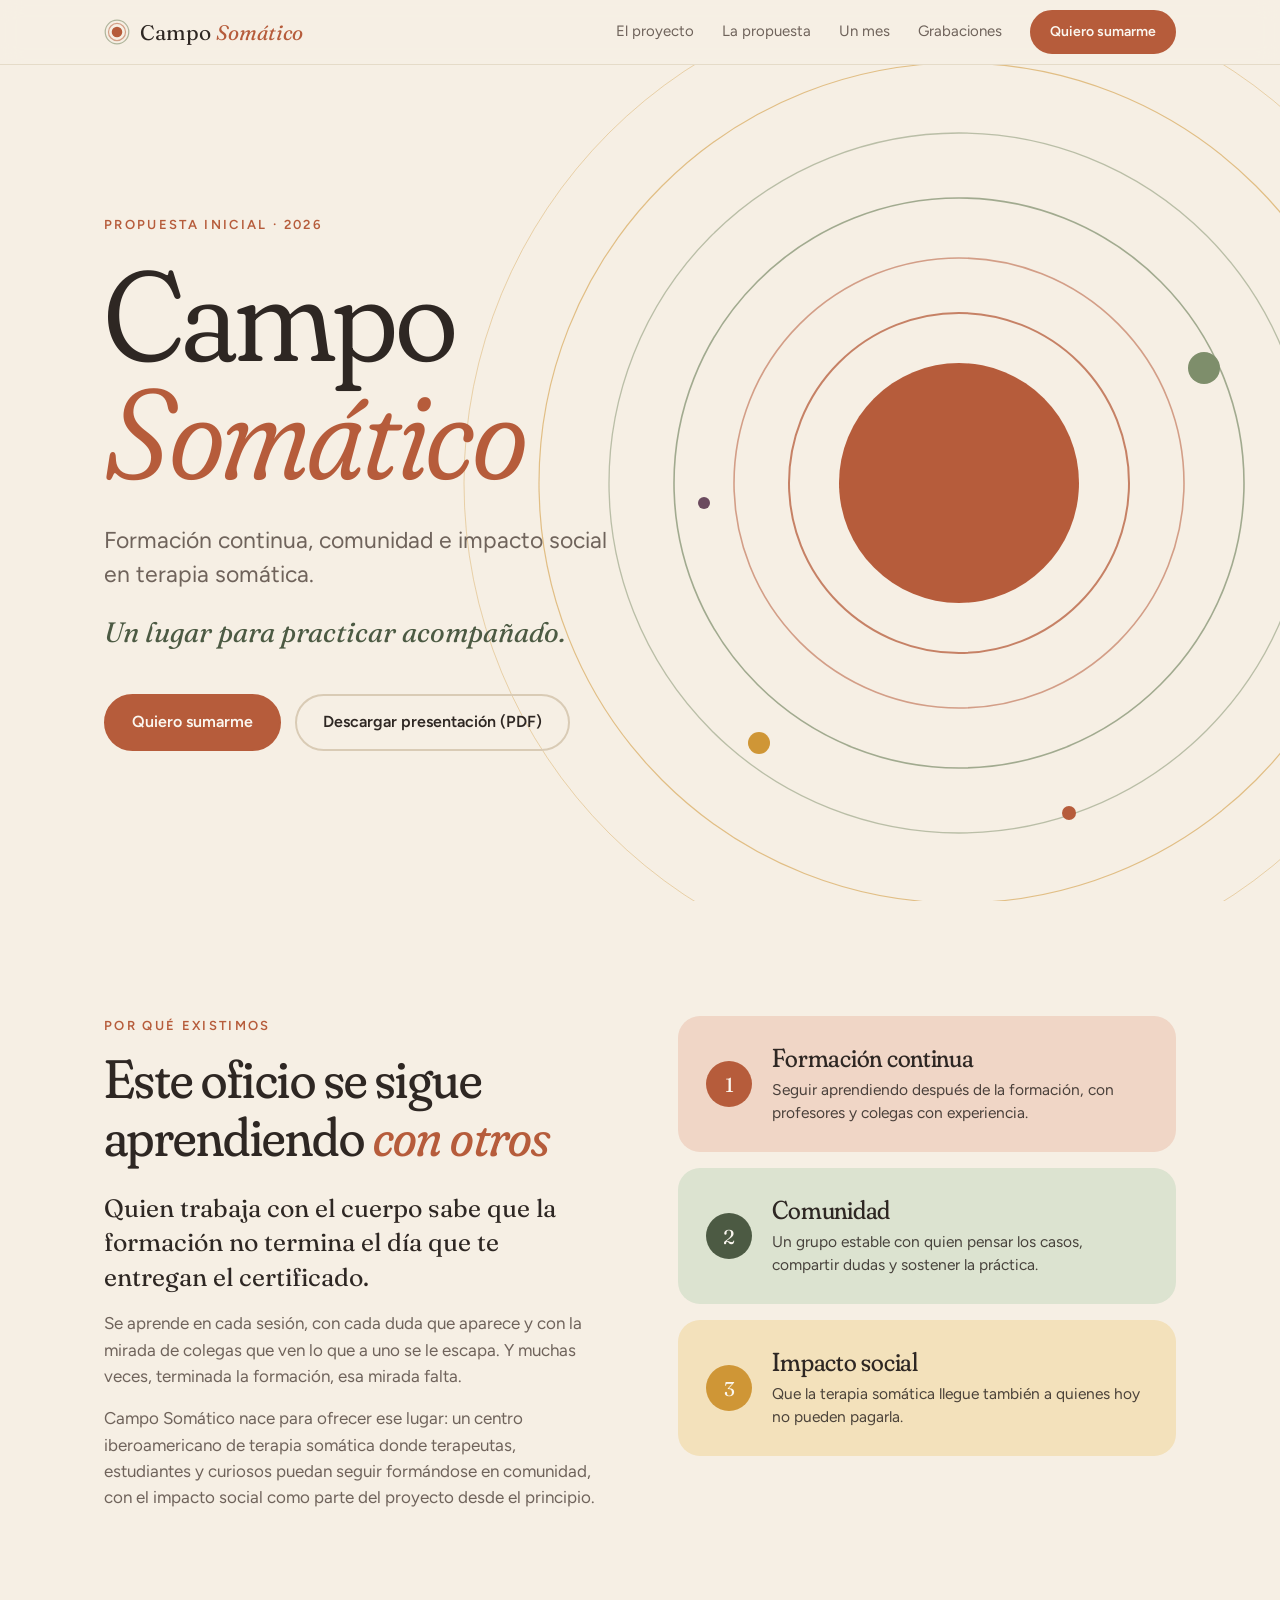
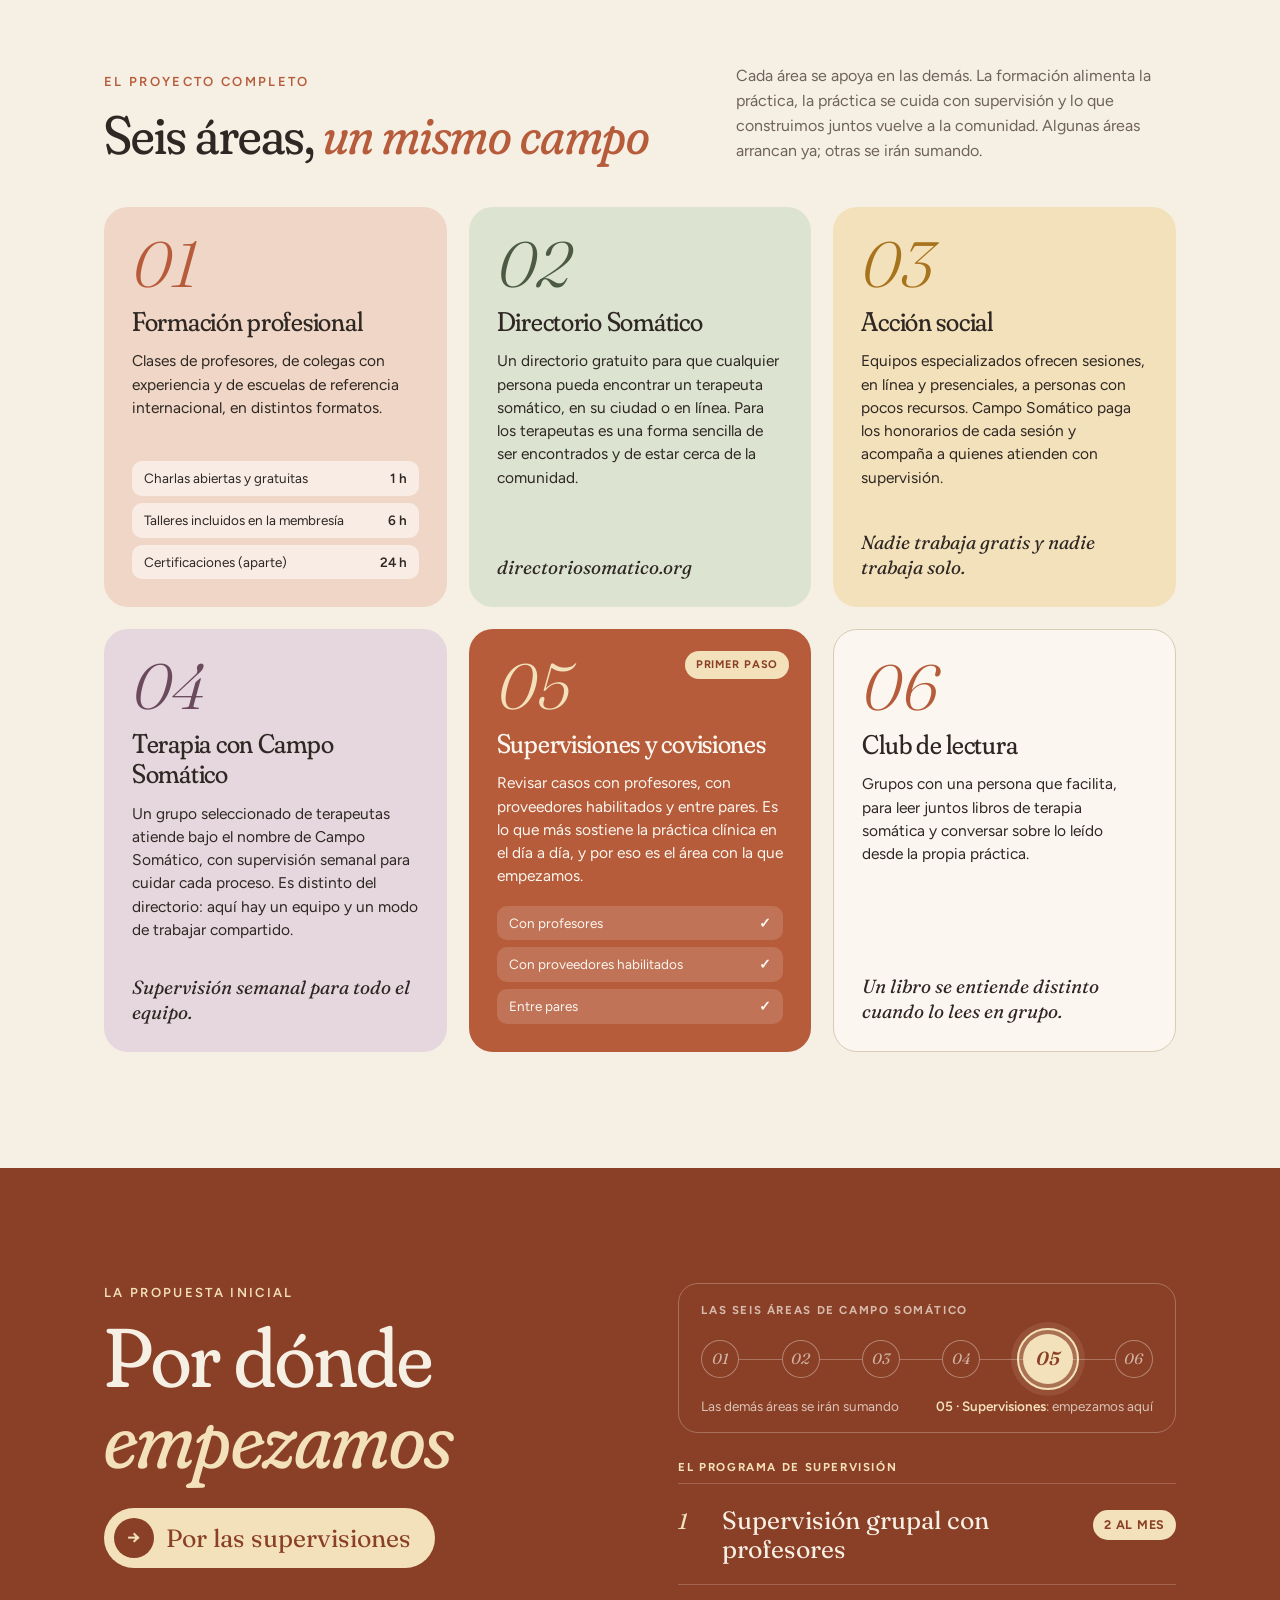
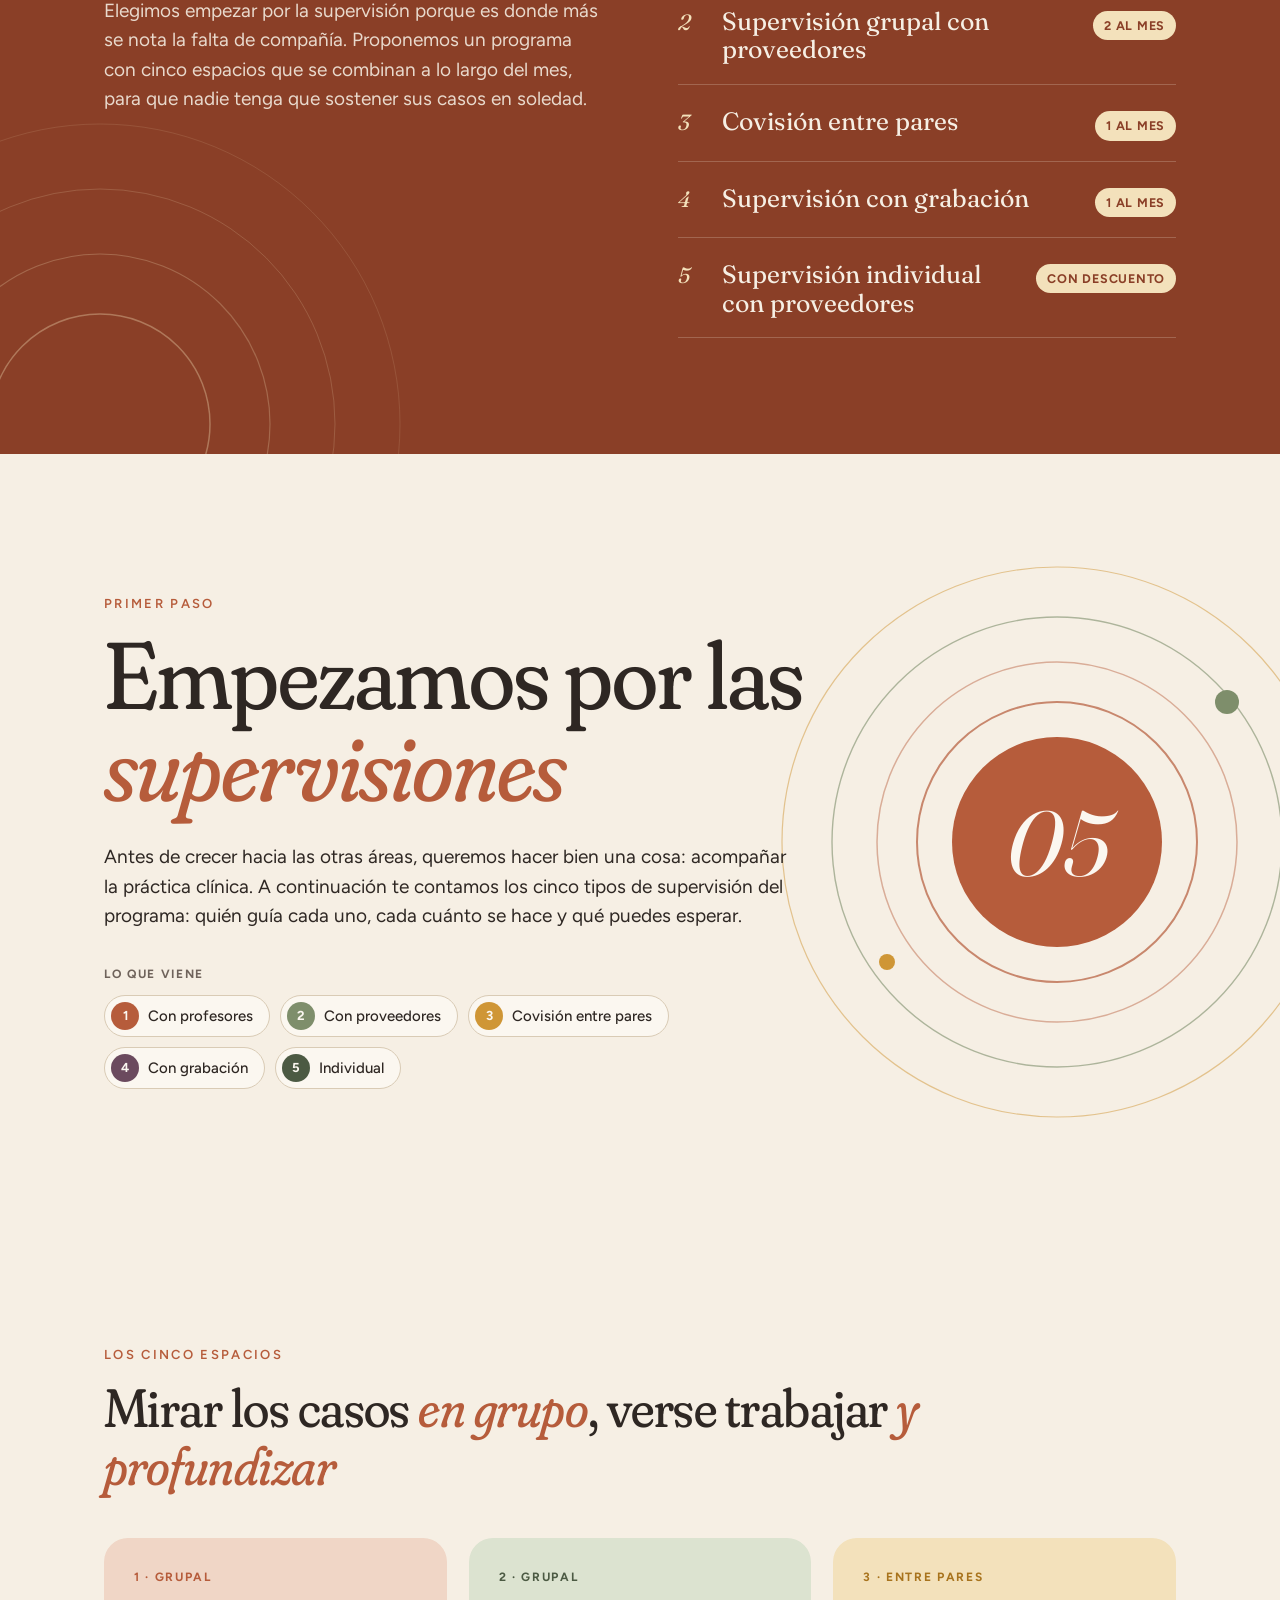
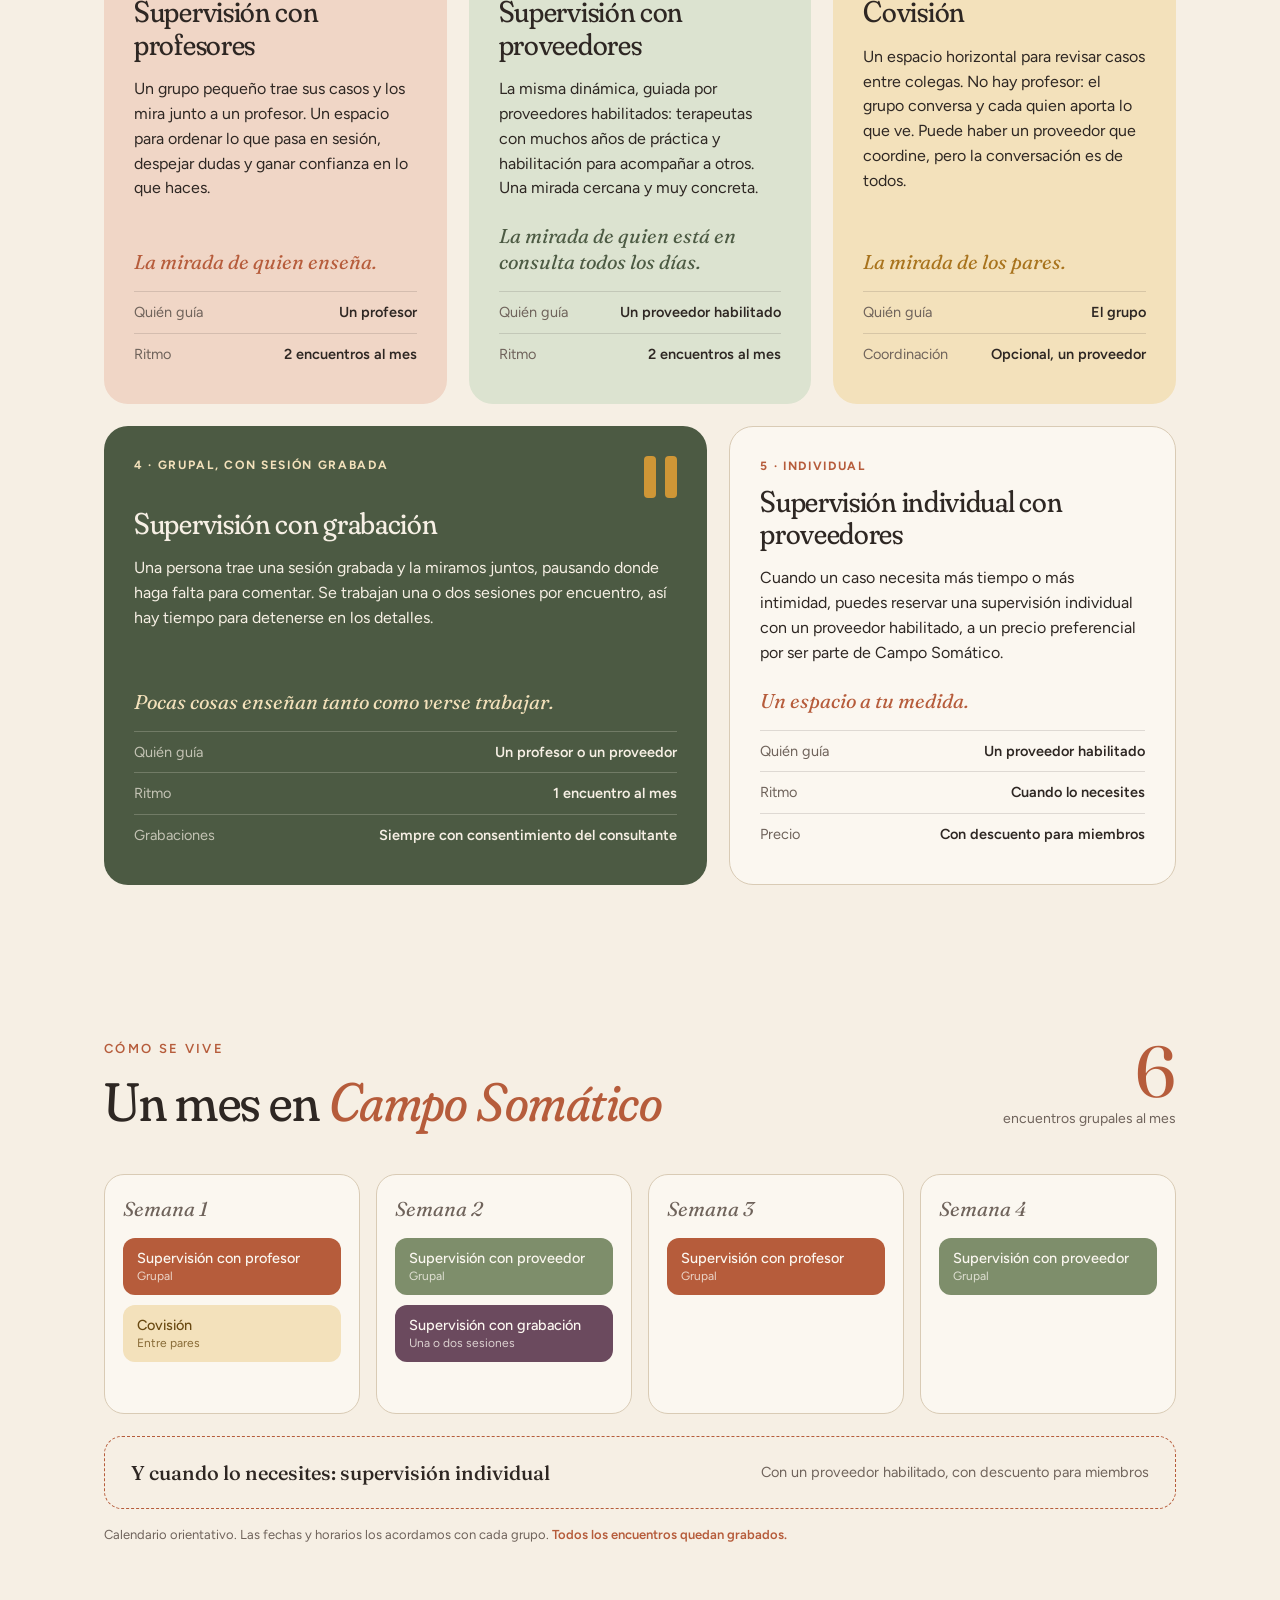
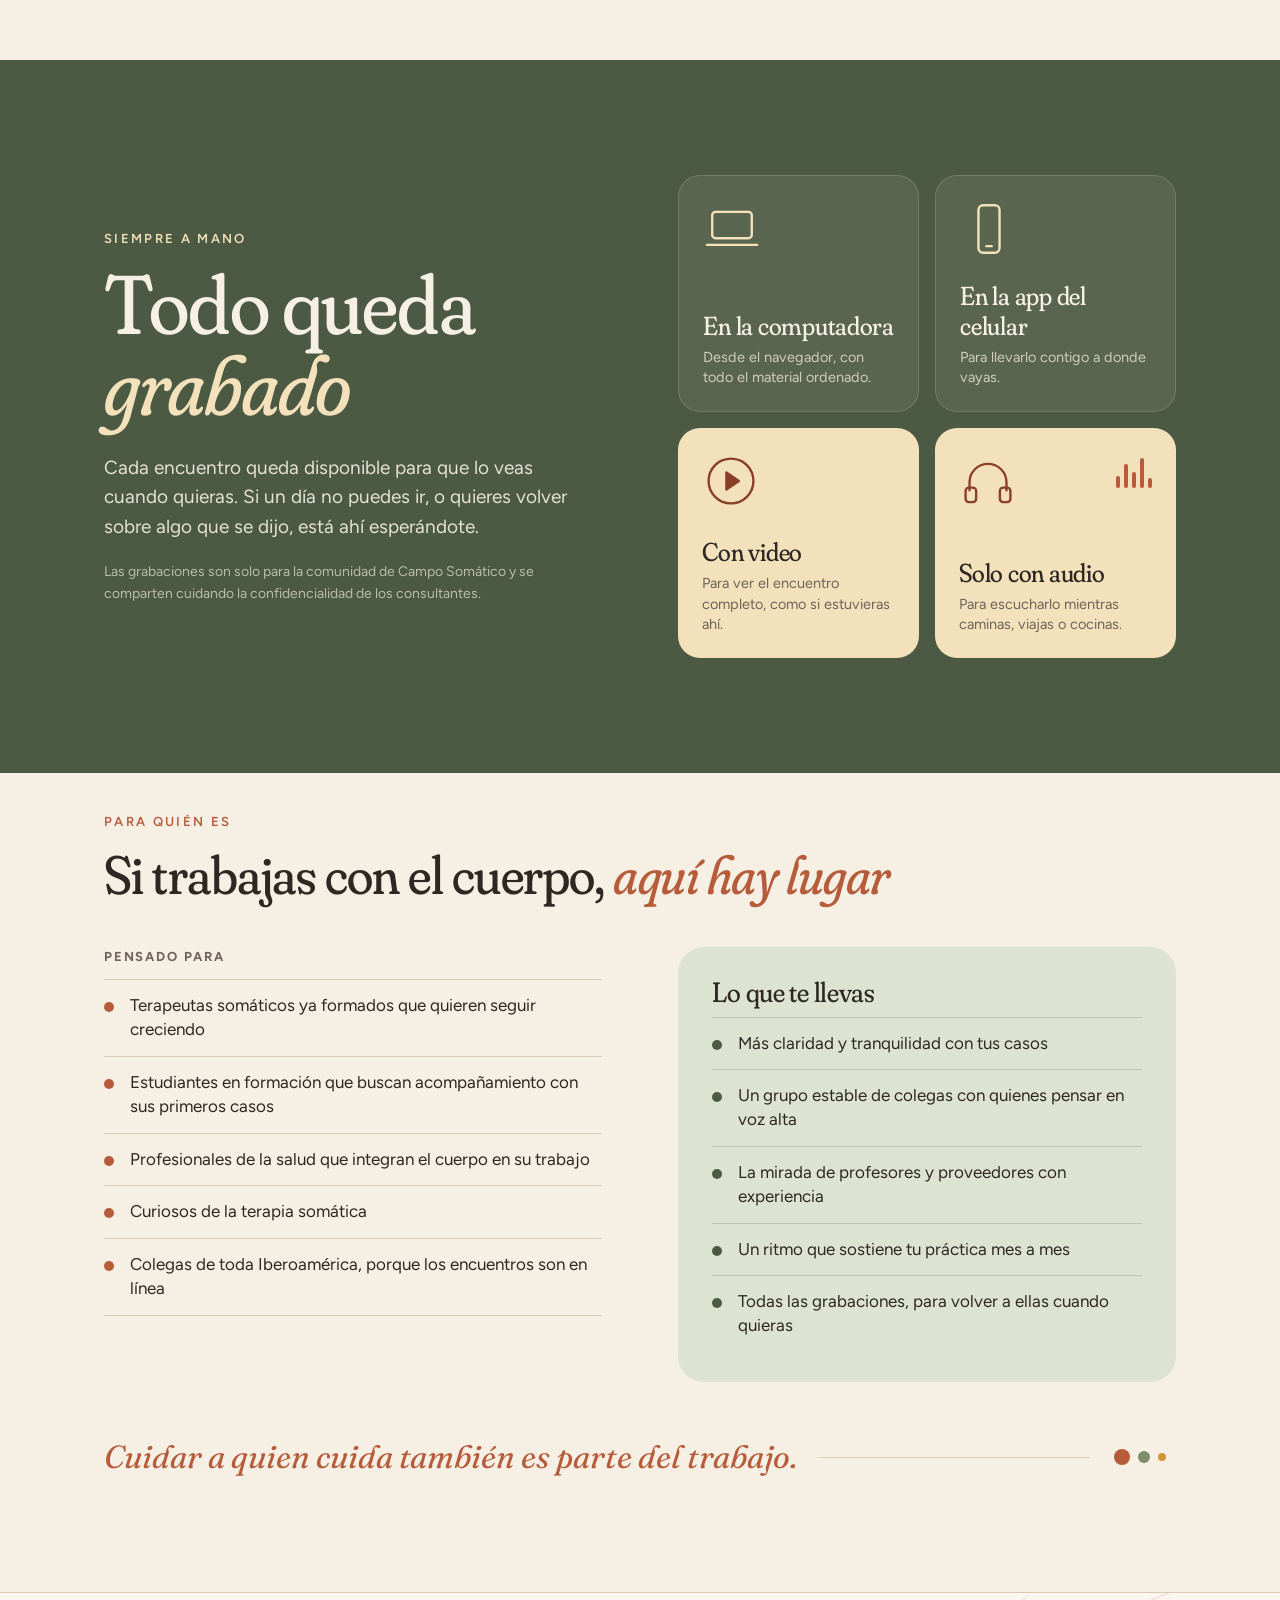
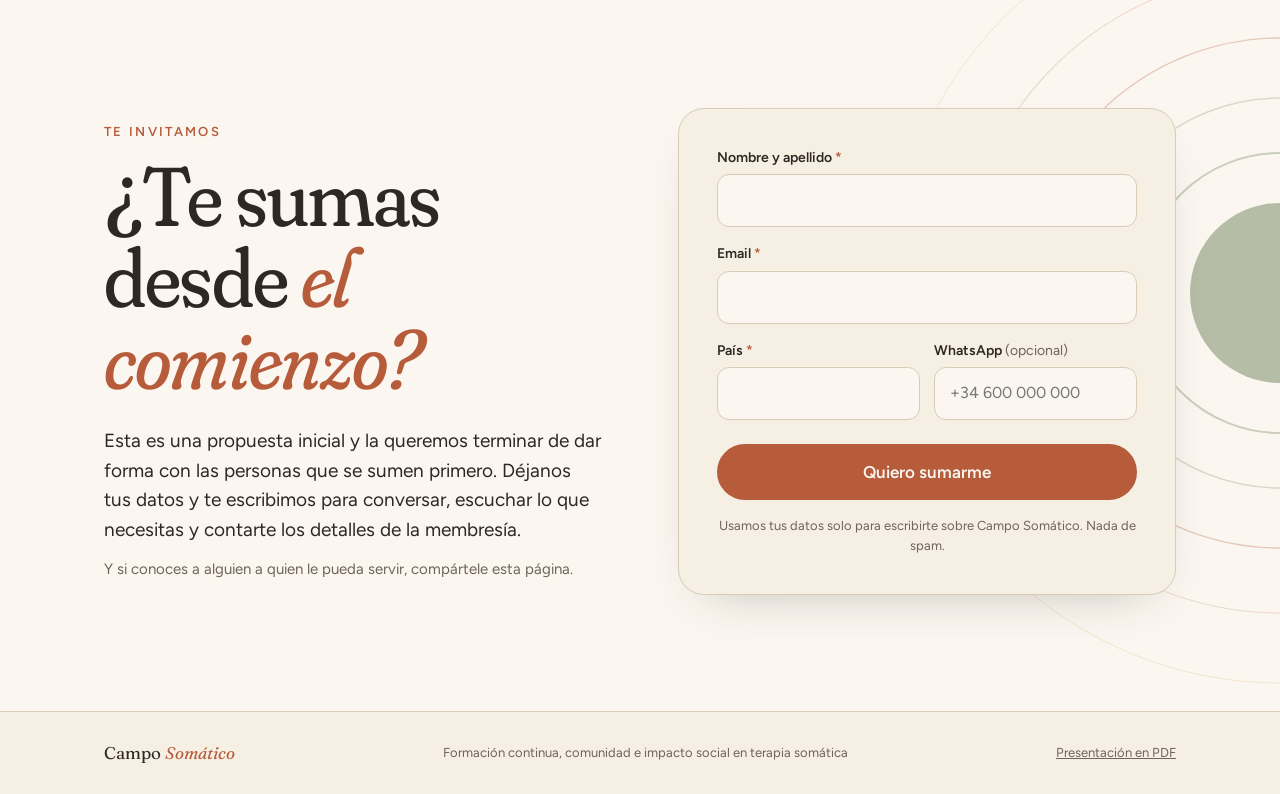
==== commit 5cf74f41: "v2.1: empezamos por las supervisiones y todo queda grabado - Indicador visual del primer paso (píldo" ====
--- a/index.html
+++ b/index.html
@@ -27,6 +27,7 @@
       <a href="#proyecto">El proyecto</a>
       <a href="#propuesta">La propuesta</a>
       <a href="#mes">Un mes</a>
+      <a href="#grabaciones">Grabaciones</a>
       <a href="#sumarme" class="btn btn-sm">Quiero sumarme</a>
     </nav>
   </div>
@@ -152,8 +153,16 @@
     <div>
       <div class="eyebrow">La propuesta inicial</div>
       <h2 class="xl">Por dónde <em>empezamos</em></h2>
+      <div class="start-pill"><b>→</b>Por las supervisiones</div>
       <p>Elegimos empezar por la supervisión porque es donde más se nota la falta de compañía. Proponemos un programa con cinco espacios que se combinan a lo largo del mes, para que nadie tenga que sostener sus casos en soledad.</p>
     </div>
+    <div>
+    <div class="stepper" aria-label="Empezamos por el área 05 de 6: supervisiones">
+      <div class="cap">Las seis áreas de Campo Somático</div>
+      <div class="track"><span class="s">01</span><span class="s">02</span><span class="s">03</span><span class="s">04</span><span class="s on">05</span><span class="s">06</span></div>
+      <div class="lab"><span>Las demás áreas se irán sumando</span><span><b>05 · Supervisiones</b>: empezamos aquí</span></div>
+    </div>
+    <div class="list-label">El programa de supervisión</div>
     <ol class="list">
       <li><span class="k">1</span><span class="t">Supervisión grupal con profesores</span><span class="f">2 al mes</span></li>
       <li><span class="k">2</span><span class="t">Supervisión grupal con proveedores</span><span class="f">2 al mes</span></li>
@@ -161,6 +170,35 @@
       <li><span class="k">4</span><span class="t">Supervisión con grabación</span><span class="f">1 al mes</span></li>
       <li><span class="k">5</span><span class="t">Supervisión individual con proveedores</span><span class="f">Con descuento</span></li>
     </ol>
+    </div>
+  </div>
+</section>
+
+<!-- PLACA: EMPEZAMOS POR LAS SUPERVISIONES -->
+<section class="section placa">
+  <svg class="ripples placa-ripples" viewBox="0 0 600 600" aria-hidden="true">
+    <circle class="breath" cx="300" cy="300" r="105" fill="#B65C3B"/>
+    <g fill="none" class="rings">
+      <circle cx="300" cy="300" r="140" stroke="#B65C3B" stroke-width="2" opacity=".7"/>
+      <circle cx="300" cy="300" r="180" stroke="#B65C3B" stroke-width="1.5" opacity=".45"/>
+      <circle cx="300" cy="300" r="225" stroke="#7E8E6B" stroke-width="1.4" opacity=".6"/>
+      <circle cx="300" cy="300" r="275" stroke="#CF9636" stroke-width="1.2" opacity=".5"/>
+    </g>
+    <text x="300" y="300" text-anchor="middle" dominant-baseline="central" class="bignum">05</text>
+    <g class="orbit"><circle cx="470" cy="160" r="12" fill="#7E8E6B"/><circle cx="130" cy="420" r="8" fill="#CF9636"/></g>
+  </svg>
+  <div class="wrap placa-in">
+    <div class="eyebrow">Primer paso</div>
+    <h2 class="xl">Empezamos por las <em>supervisiones</em></h2>
+    <p>Antes de crecer hacia las otras áreas, queremos hacer bien una cosa: acompañar la práctica clínica. A continuación te contamos los cinco tipos de supervisión del programa: quién guía cada uno, cada cuánto se hace y qué puedes esperar.</p>
+    <div class="cap">Lo que viene</div>
+    <div class="chips5">
+      <span class="c5"><b style="background:var(--terra)">1</b>Con profesores</span>
+      <span class="c5"><b style="background:var(--sage)">2</b>Con proveedores</span>
+      <span class="c5"><b style="background:var(--ochre)">3</b>Covisión entre pares</span>
+      <span class="c5"><b style="background:var(--plum)">4</b>Con grabación</span>
+      <span class="c5"><b style="background:var(--sage-deep)">5</b>Individual</span>
+    </div>
   </div>
 </section>
 
@@ -234,7 +272,25 @@
         <div class="ev prov">Supervisión con proveedor<small>Grupal</small></div></div>
     </div>
     <div class="always"><b>Y cuando lo necesites: supervisión individual</b><span>Con un proveedor habilitado, con descuento para miembros</span></div>
-    <p class="note">Calendario orientativo. Las fechas y horarios los acordamos con cada grupo.</p>
+    <p class="note">Calendario orientativo. Las fechas y horarios los acordamos con cada grupo. <a href="#grabaciones" class="rec-link">Todos los encuentros quedan grabados.</a></p>
+  </div>
+</section>
+
+<!-- TODO QUEDA GRABADO -->
+<section id="grabaciones" class="section rec">
+  <div class="wrap two">
+    <div>
+      <div class="eyebrow">Siempre a mano</div>
+      <h2 class="xl">Todo queda <em>grabado</em></h2>
+      <p>Cada encuentro queda disponible para que lo veas cuando quieras. Si un día no puedes ir, o quieres volver sobre algo que se dijo, está ahí esperándote.</p>
+      <p class="conf">Las grabaciones son solo para la comunidad de Campo Somático y se comparten cuidando la confidencialidad de los consultantes.</p>
+    </div>
+    <div class="tiles">
+      <div class="tile"><svg viewBox="0 0 44 44" fill="none" stroke="currentColor" stroke-width="1.8" stroke-linecap="round" stroke-linejoin="round" aria-hidden="true"><rect x="7" y="9" width="30" height="20" rx="2.5"/><path d="M3 34h38"/></svg><h3>En la computadora</h3><span>Desde el navegador, con todo el material ordenado.</span></div>
+      <div class="tile"><svg viewBox="0 0 44 44" fill="none" stroke="currentColor" stroke-width="1.8" stroke-linecap="round" stroke-linejoin="round" aria-hidden="true"><rect x="14" y="4" width="16" height="36" rx="3.5"/><path d="M20 35h4"/></svg><h3>En la app del celular</h3><span>Para llevarlo contigo a donde vayas.</span></div>
+      <div class="tile hi"><svg viewBox="0 0 44 44" fill="none" stroke="currentColor" stroke-width="1.8" stroke-linecap="round" stroke-linejoin="round" aria-hidden="true"><circle cx="22" cy="22" r="17"/><path d="M18.5 15.5l9.5 6.5-9.5 6.5z" fill="currentColor"/></svg><h3>Con video</h3><span>Para ver el encuentro completo, como si estuvieras ahí.</span></div>
+      <div class="tile hi"><svg viewBox="0 0 44 44" fill="none" stroke="currentColor" stroke-width="1.8" stroke-linecap="round" stroke-linejoin="round" aria-hidden="true"><path d="M8 29v-6a14 14 0 0128 0v6"/><rect x="5" y="27" width="8" height="11" rx="2.5"/><rect x="31" y="27" width="8" height="11" rx="2.5"/></svg><h3>Solo con audio</h3><span>Para escucharlo mientras caminas, viajas o cocinas.</span><div class="eq" aria-hidden="true"><i></i><i></i><i></i><i></i><i></i></div></div>
+    </div>
   </div>
 </section>
 
@@ -250,6 +306,7 @@
           <li>Terapeutas somáticos ya formados que quieren seguir creciendo</li>
           <li>Estudiantes en formación que buscan acompañamiento con sus primeros casos</li>
           <li>Profesionales de la salud que integran el cuerpo en su trabajo</li>
+          <li>Curiosos de la terapia somática</li>
           <li>Colegas de toda Iberoamérica, porque los encuentros son en línea</li>
         </ul>
       </div>
@@ -260,6 +317,7 @@
           <li>Un grupo estable de colegas con quienes pensar en voz alta</li>
           <li>La mirada de profesores y proveedores con experiencia</li>
           <li>Un ritmo que sostiene tu práctica mes a mes</li>
+          <li>Todas las grabaciones, para volver a ellas cuando quieras</li>
         </ul>
       </div>
     </div>
--- a/styles.css
+++ b/styles.css
@@ -234,3 +234,71 @@
 
 /* secciones seguidas con el mismo fondo: menos aire entre ellas */
 .areas, .month, .who { padding-top: clamp(16px, 3vw, 40px); }
+
+/* indicador "empezamos aquí" (sección propuesta) */
+.start-pill { display: inline-flex; align-items: center; gap: 12px; margin-top: 28px; background: var(--ochre-soft); color: var(--terra-deep);
+  border-radius: 40px; padding: 10px 24px 10px 10px; font-family: var(--serif); font-size: clamp(20px, 2.2vw, 25px); }
+.start-pill b { width: 40px; height: 40px; border-radius: 50%; background: var(--terra-deep); color: var(--ochre-soft); display: grid; place-items: center;
+  font-family: var(--sans); font-size: 18px; font-weight: 700; flex: none; }
+.stepper { position: relative; border: 1px solid rgba(246,239,228,.28); border-radius: 20px; padding: 18px 22px 16px; }
+.stepper .cap { font-size: 11.5px; font-weight: 700; letter-spacing: .14em; text-transform: uppercase; color: rgba(246,239,228,.7); }
+.stepper .track { position: relative; display: flex; justify-content: space-between; align-items: center; margin-top: 14px; height: 50px; }
+.stepper .track::before { content: ""; position: absolute; left: 18px; right: 18px; top: 50%; height: 1px; background: rgba(246,239,228,.3); }
+.stepper .s { position: relative; width: 38px; height: 38px; border-radius: 50%; border: 1px solid rgba(246,239,228,.4); background: var(--terra-deep);
+  display: grid; place-items: center; font-family: var(--serif); font-style: italic; font-size: 15px; color: rgba(246,239,228,.65); }
+.stepper .s.on { width: 50px; height: 50px; background: var(--ochre-soft); border: none; color: var(--terra-deep); font-size: 19px; font-weight: 600;
+  box-shadow: 0 0 0 6px rgba(243,225,187,.22), 0 0 0 12px rgba(243,225,187,.1); }
+.stepper .lab { display: flex; justify-content: space-between; gap: 12px; margin-top: 12px; font-size: 13.5px; color: rgba(246,239,228,.75); }
+.stepper .lab b { color: var(--ochre-soft); font-weight: 600; }
+.list-label { margin: 26px 0 6px; font-size: 11.5px; font-weight: 700; letter-spacing: .14em; text-transform: uppercase; color: var(--ochre-soft); }
+
+/* placa: empezamos por las supervisiones */
+.placa { padding: clamp(80px, 11vw, 150px) 0; }
+.placa-in { position: relative; }
+.placa-in > * { max-width: 700px; }
+.placa h2.xl { font-size: clamp(48px, 7.4vw, 96px); }
+.placa p { margin-top: 28px; font-size: 19px; }
+.placa .cap { margin-top: 34px; font-size: 12px; font-weight: 700; letter-spacing: .14em; text-transform: uppercase; color: var(--muted); }
+.chips5 { display: flex; flex-wrap: wrap; gap: 10px; margin-top: 12px; }
+.c5 { display: inline-flex; align-items: center; gap: 9px; background: var(--paper); border: 1px solid var(--line); border-radius: 30px;
+  padding: 6px 16px 6px 6px; font-size: 15px; font-weight: 500; }
+.c5 b { width: 28px; height: 28px; border-radius: 50%; display: grid; place-items: center; color: var(--paper); font-size: 13px; }
+.placa-ripples { width: min(600px, 48vw); right: -6vw; top: 50%; transform: translateY(-50%); }
+.bignum { font-family: var(--serif); font-style: italic; fill: #FBF7F0; font-size: 92px; }
+
+/* todo queda grabado */
+.rec { background: var(--sage-deep); color: var(--cream); }
+.rec .eyebrow, .rec h2 em { color: var(--ochre-soft); }
+.rec .two { align-items: center; }
+.rec p { margin-top: 26px; font-size: 19px; color: rgba(246,239,228,.9); }
+.rec p.conf { font-size: 14px; color: rgba(246,239,228,.65); margin-top: 20px; }
+.tiles { display: grid; grid-template-columns: 1fr 1fr; gap: 16px; }
+.tile { position: relative; border-radius: 22px; background: rgba(246,239,228,.08); border: 1px solid rgba(246,239,228,.16); padding: 24px;
+  display: flex; flex-direction: column; min-height: 230px; overflow: hidden; }
+.tile svg { width: 58px; height: 58px; color: var(--ochre-soft); }
+.tile h3 { font-size: 26px; margin-top: auto; padding-top: 24px; }
+.tile span { font-size: 14.5px; line-height: 1.4; color: rgba(246,239,228,.75); margin-top: 6px; }
+.tile.hi { background: var(--ochre-soft); color: var(--ink); border: none; }
+.tile.hi svg { color: var(--terra-deep); }
+.tile.hi span { color: var(--muted); }
+.eq { position: absolute; top: 30px; right: 24px; display: flex; gap: 4px; align-items: flex-end; height: 30px; }
+.eq i { width: 4px; height: 40%; border-radius: 2px; background: var(--terra); display: block; }
+.eq i:nth-child(2) { height: 80%; } .eq i:nth-child(3) { height: 55%; } .eq i:nth-child(4) { height: 100%; } .eq i:nth-child(5) { height: 35%; }
+.rec-link { color: var(--terra); font-weight: 600; text-decoration: none; }
+.rec-link:hover { text-decoration: underline; }
+
+@media (max-width: 980px) {
+  .placa-ripples { opacity: .35; right: -20vw; width: 70vw; }
+}
+@media (max-width: 760px) {
+  .tiles { grid-template-columns: 1fr 1fr; gap: 12px; }
+  .tile { min-height: 190px; padding: 18px; }
+  .tile h3 { font-size: 21px; }
+  .tile svg { width: 46px; height: 46px; }
+  .stepper { padding: 14px 14px 12px; }
+  .stepper .s { width: 32px; height: 32px; font-size: 13px; }
+  .stepper .s.on { width: 42px; height: 42px; font-size: 16px; }
+  .stepper .lab { flex-direction: column; gap: 2px; }
+  .placa-ripples { width: 420px; right: -230px; top: 60px; transform: none; opacity: .3; }
+}
+@media (max-width: 420px) { .tiles { grid-template-columns: 1fr; } }
--- a/anim.css
+++ b/anim.css
@@ -119,3 +119,31 @@
     background: var(--sage-deep); color: var(--paper); font-size: 26px; margin-bottom: 14px; animation: pop .6s cubic-bezier(.3,1.6,.5,1) .25s both; }
   @keyframes pop { from { opacity: 0; transform: scale(.85); } to { opacity: 1; transform: none; } }
 }
+
+@media (prefers-reduced-motion: no-preference) {
+  /* "Empezamos aquí": el 05 late con un halo */
+  .stepper .s.on::after { content: ""; position: absolute; inset: -6px; border-radius: 50%; border: 2px solid var(--ochre-soft);
+    animation: halo 2.4s ease-out infinite; }
+  @keyframes halo { 0% { transform: scale(.9); opacity: .9; } 100% { transform: scale(1.7); opacity: 0; } }
+  html.js .stepper.rv .s { scale: 0; transition: scale .5s cubic-bezier(.3,1.6,.5,1); }
+  html.js .stepper.rv .s:nth-child(1) { transition-delay: .15s; } html.js .stepper.rv .s:nth-child(2) { transition-delay: .25s; }
+  html.js .stepper.rv .s:nth-child(3) { transition-delay: .35s; } html.js .stepper.rv .s:nth-child(4) { transition-delay: .45s; }
+  html.js .stepper.rv .s:nth-child(5) { transition-delay: .75s; } html.js .stepper.rv .s:nth-child(6) { transition-delay: .55s; }
+  html.js .stepper.rv.in .s { scale: 1; }
+  .start-pill b { animation: nudge 2.2s ease-in-out infinite; }
+  @keyframes nudge { 0%, 100% { transform: translateX(0); } 50% { transform: translateX(4px); } }
+
+  /* Placa: las fichas de lo que viene aparecen de a una */
+  html.js .c5.rv b { scale: 0; transition: scale .5s cubic-bezier(.3,1.6,.5,1); transition-delay: calc(var(--d, 0s) + .25s); }
+  html.js .c5.rv.in b { scale: 1; }
+
+  /* Grabaciones: el play late y el audio suena */
+  .tiles .tile:nth-child(3) svg { animation: playPulse 2.6s ease-in-out infinite; }
+  @keyframes playPulse { 0%, 100% { transform: scale(1); } 50% { transform: scale(1.08); } }
+  .eq i { animation: eq 1.1s ease-in-out infinite alternate; transform-origin: bottom; }
+  .eq i:nth-child(2) { animation-delay: .2s; } .eq i:nth-child(3) { animation-delay: .45s; }
+  .eq i:nth-child(4) { animation-delay: .1s; } .eq i:nth-child(5) { animation-delay: .3s; }
+  @keyframes eq { from { transform: scaleY(.3); } to { transform: scaleY(1); } }
+  .tile { transition: transform .4s cubic-bezier(.2,.7,.2,1); }
+  .tile:hover { transform: translateY(-6px); }
+}
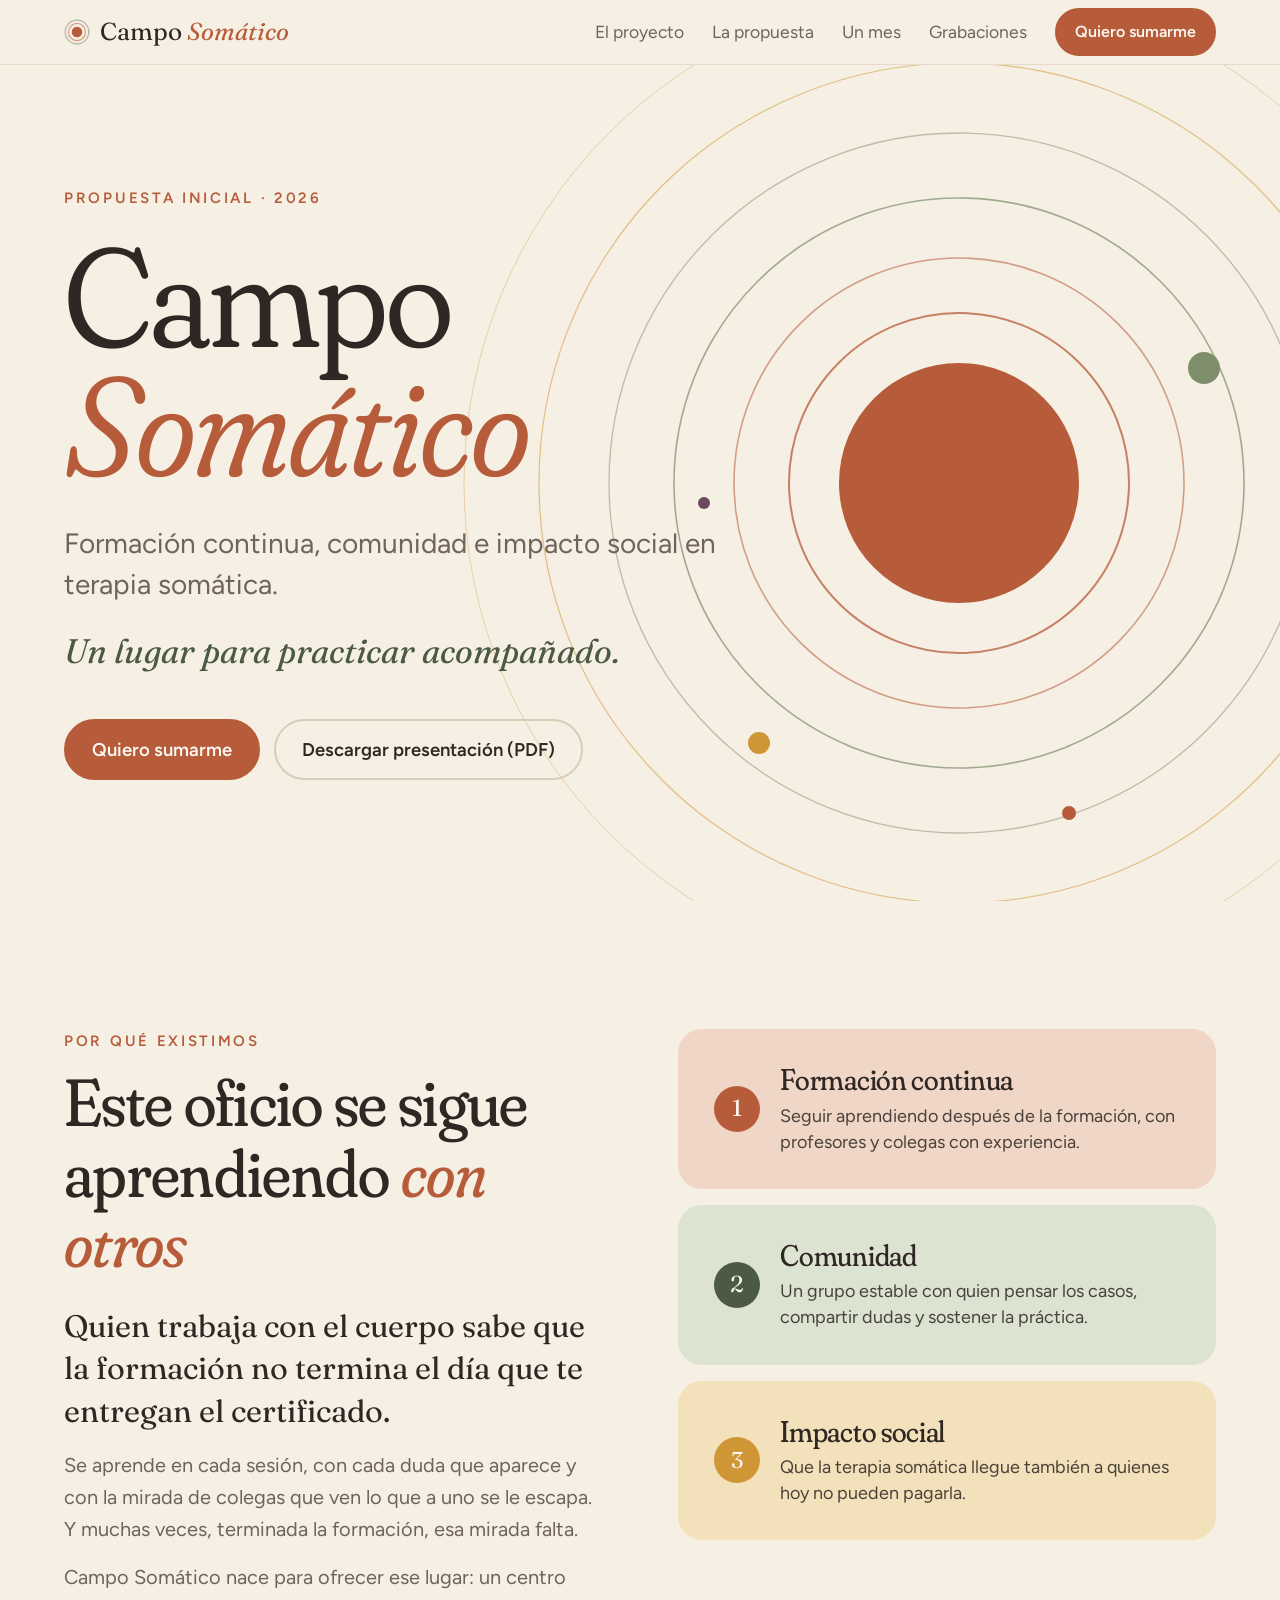
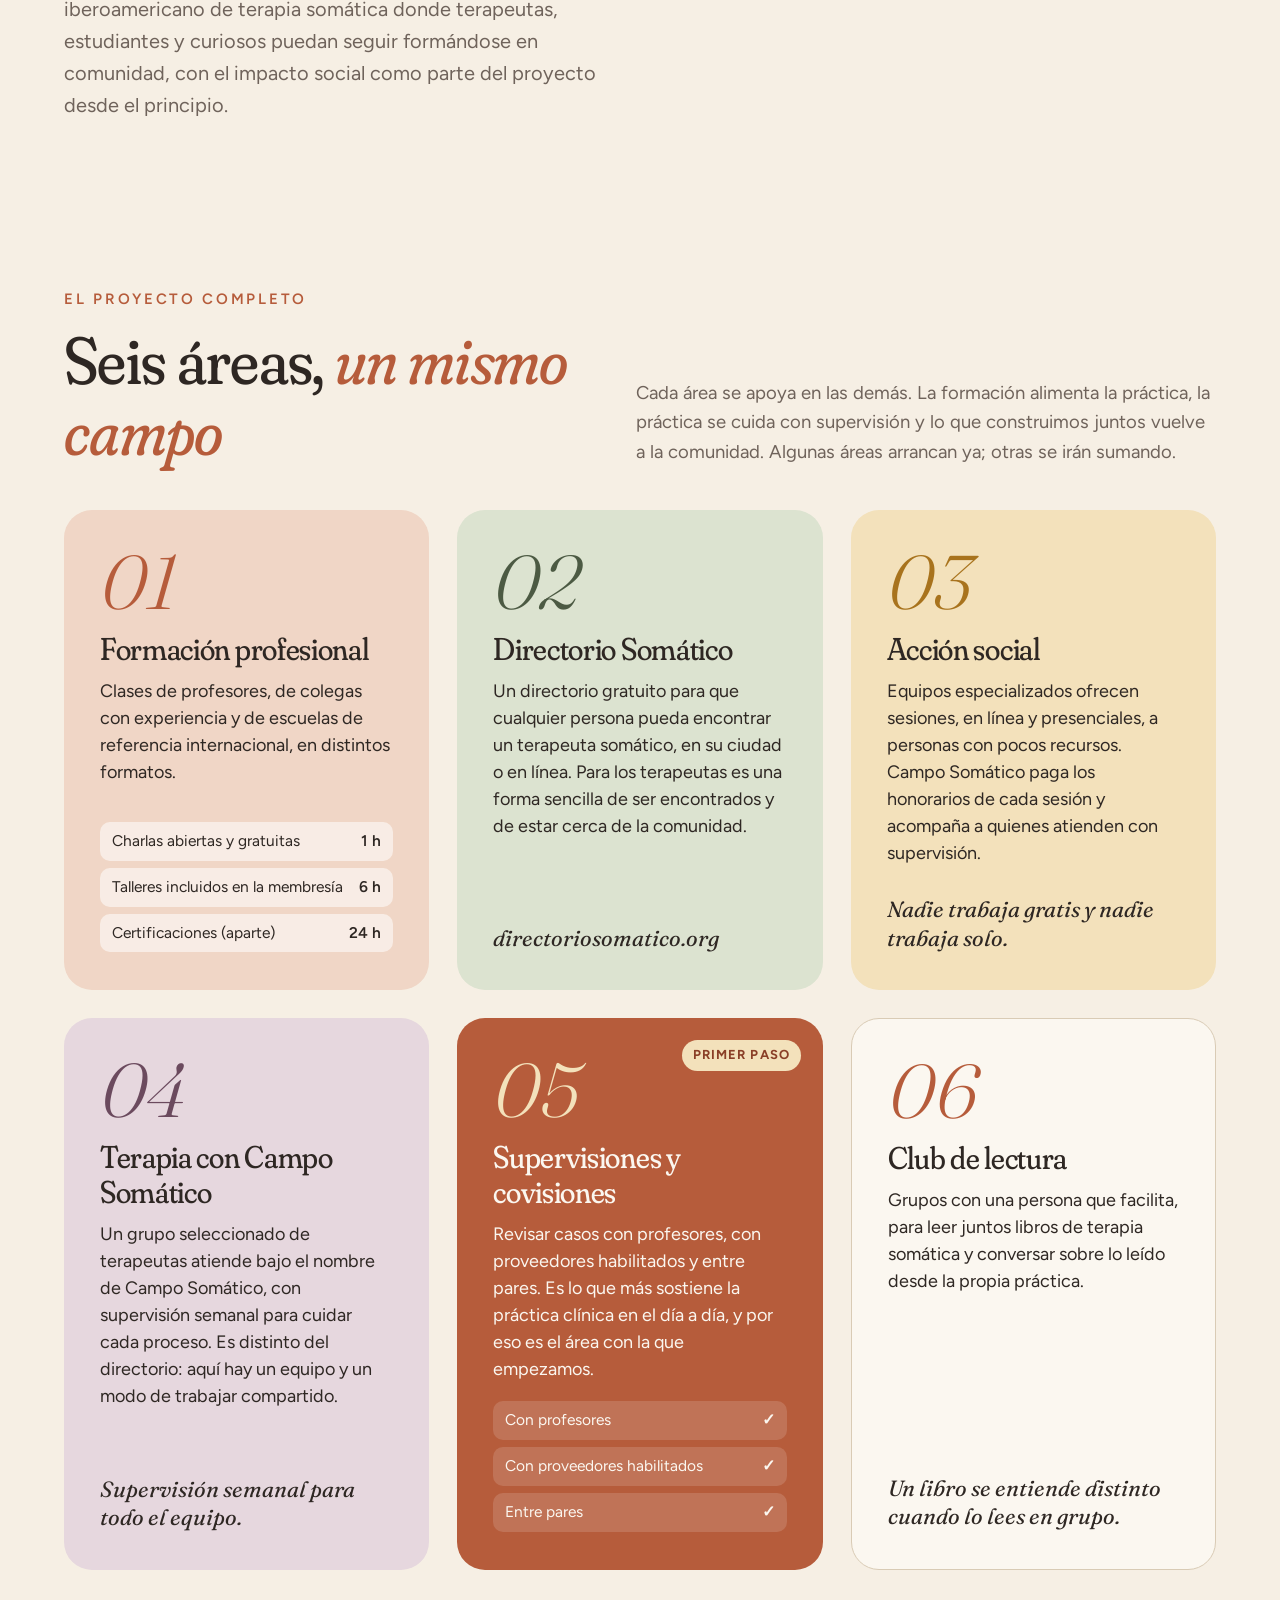
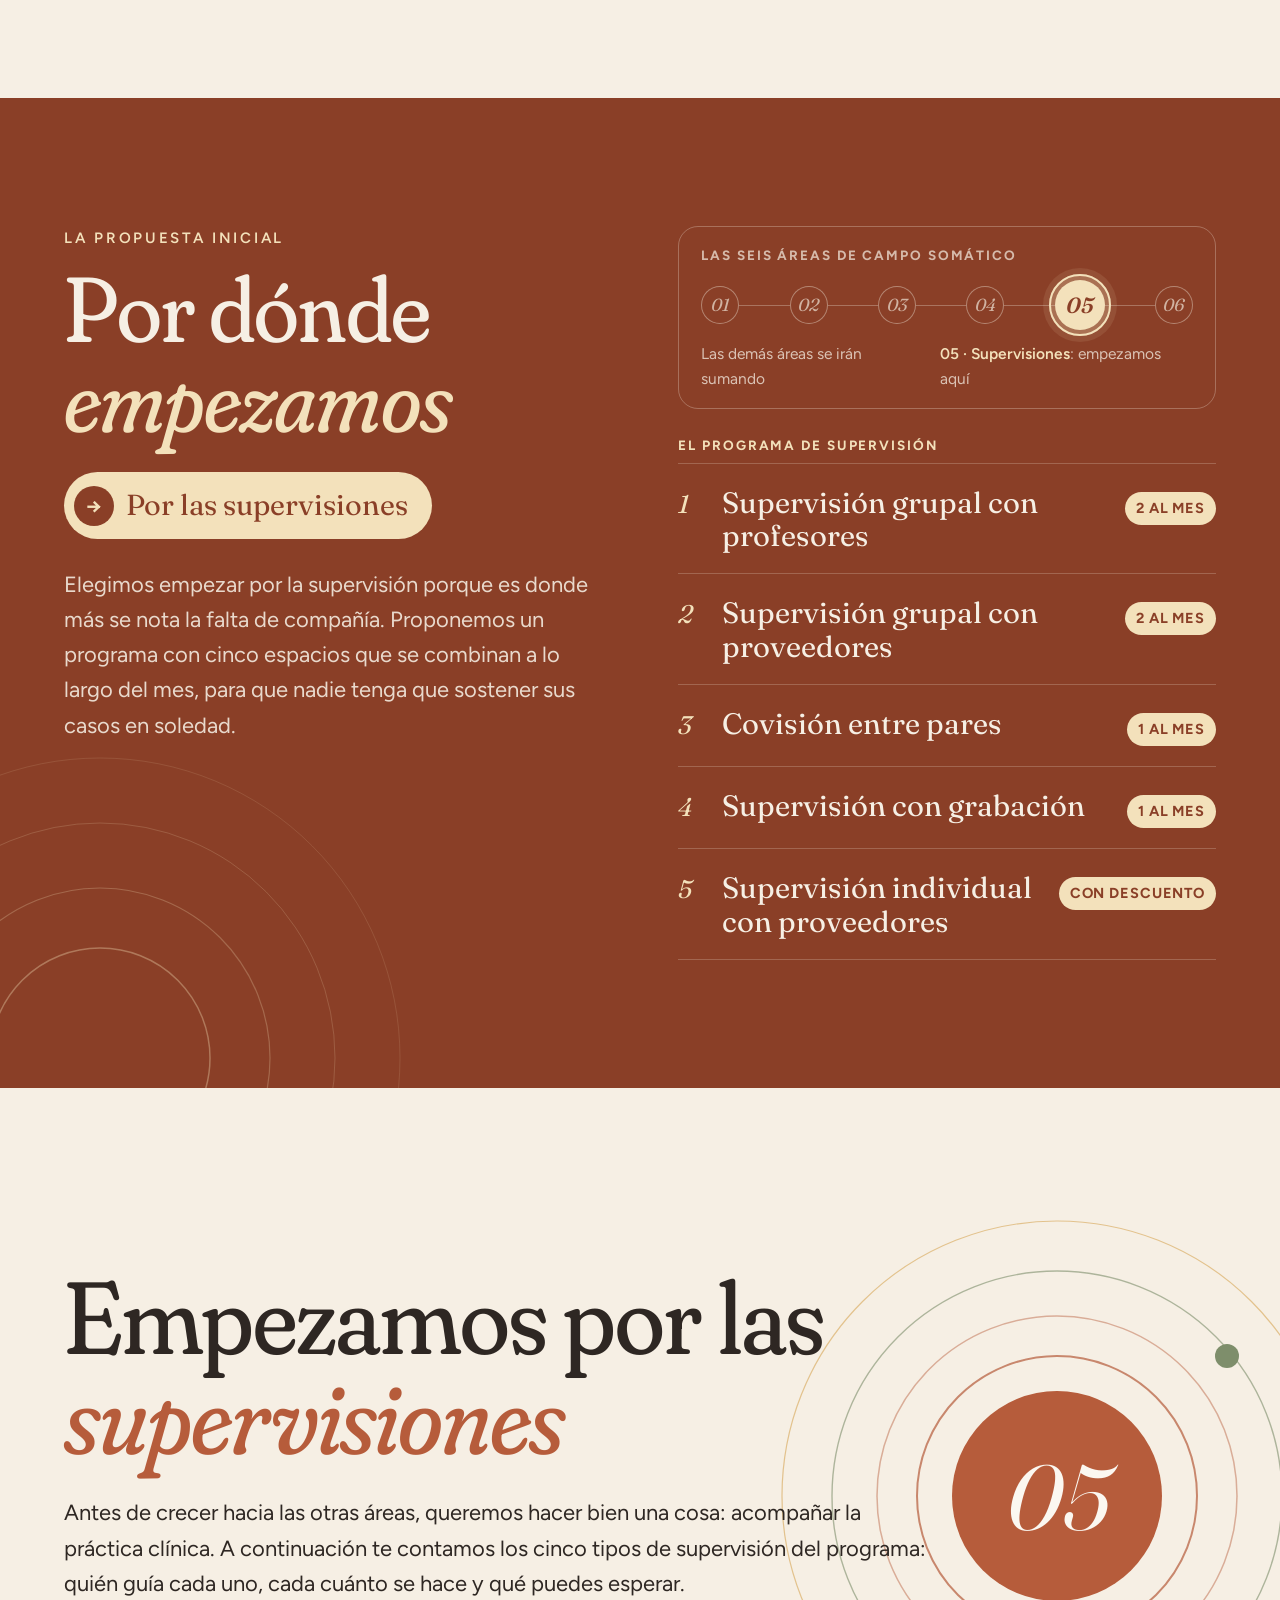
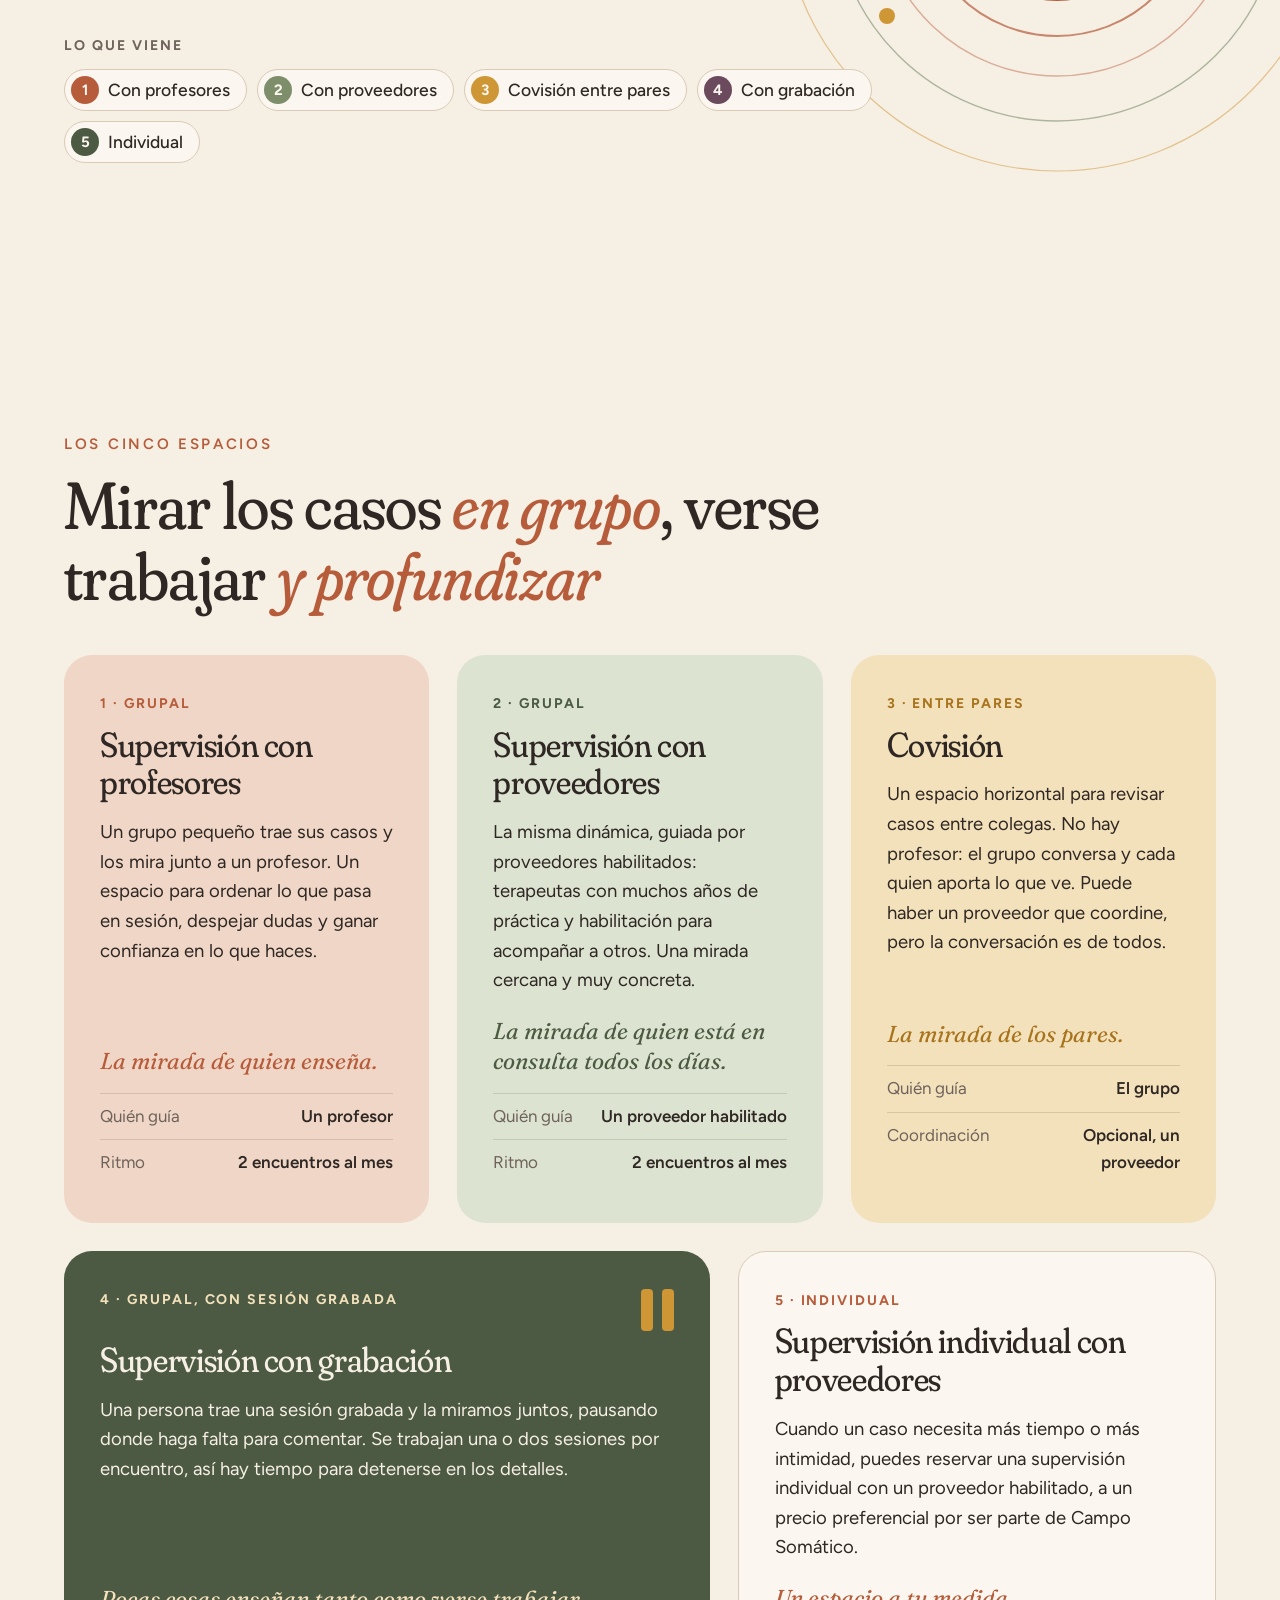
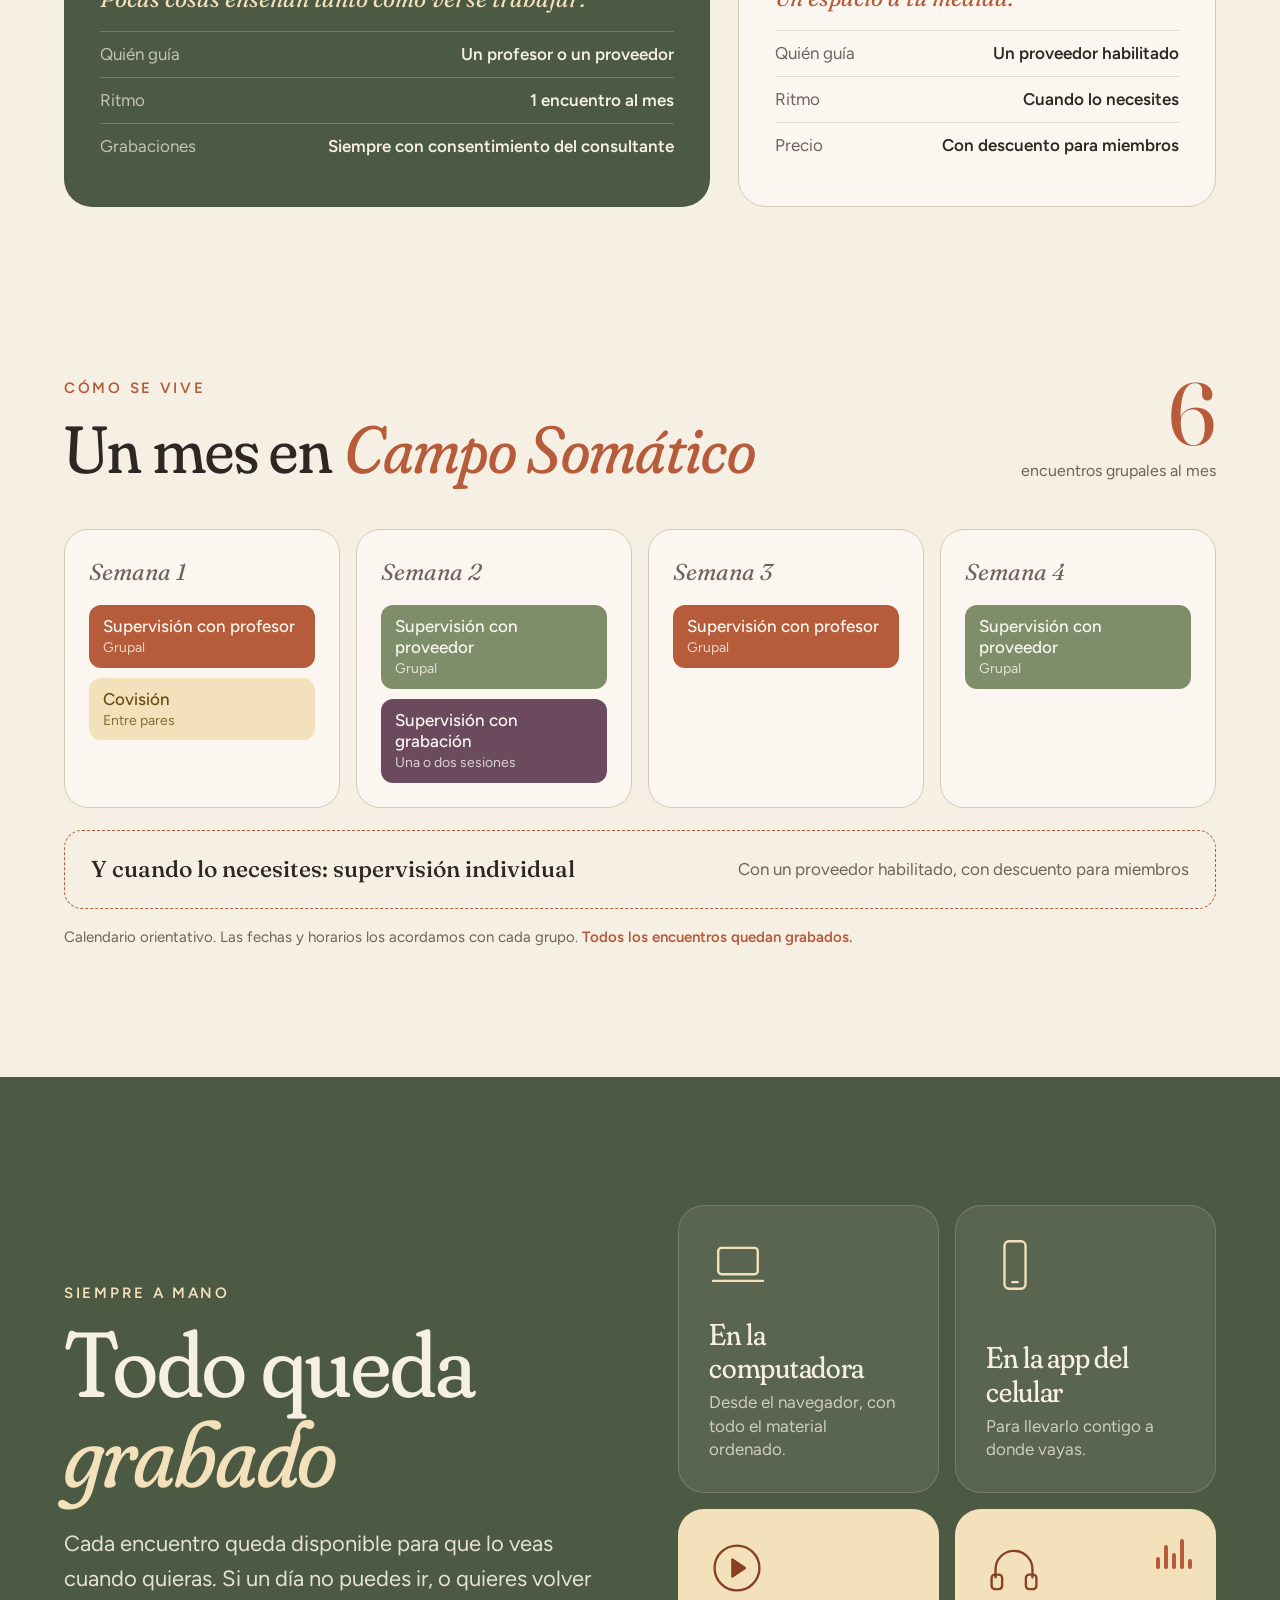
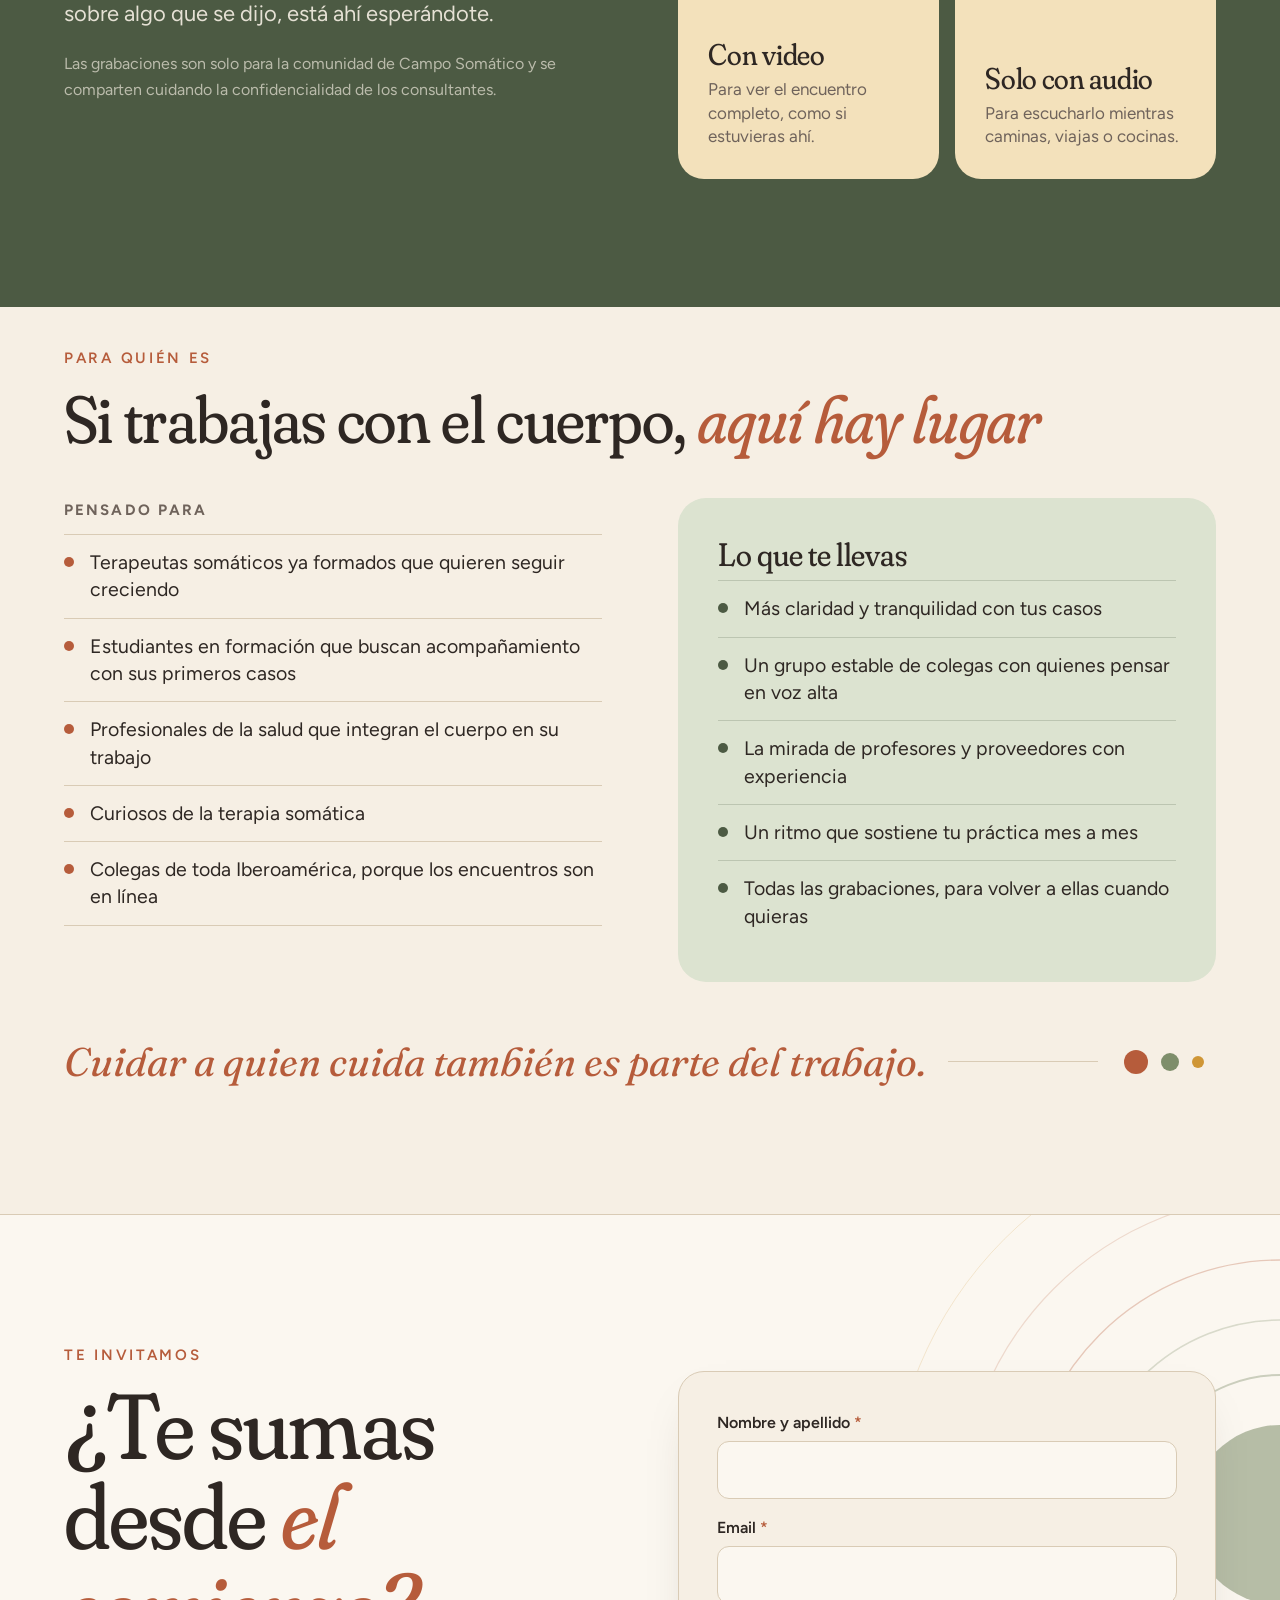
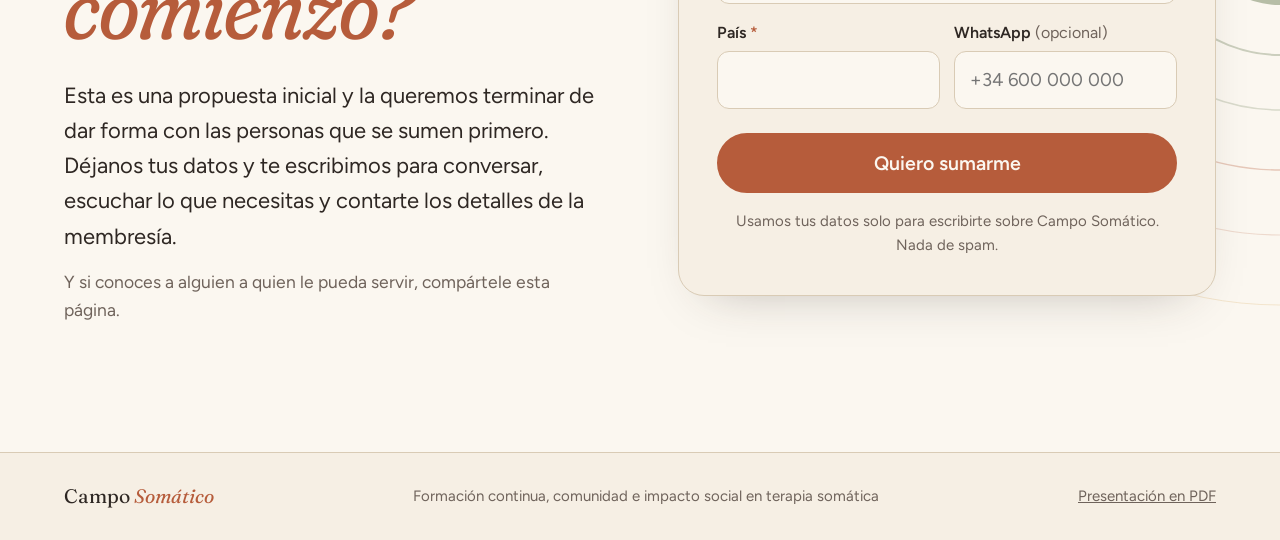
==== commit 9a2a23ba: "v2.2: letra más grande, más ancho y animaciones más suaves - Texto ~16 % más grande, contenido hasta" ====
--- a/index.html
+++ b/index.html
@@ -321,7 +321,7 @@
         </ul>
       </div>
     </div>
-    <div class="pull"><span>Cuidar a quien cuida también es parte del trabajo.</span><i></i><svg width="64" height="20" viewBox="0 0 64 20" aria-hidden="true"><circle cx="10" cy="10" r="8" fill="#B65C3B"/><circle cx="32" cy="10" r="6" fill="#7E8E6B"/><circle cx="50" cy="10" r="4" fill="#CF9636"/></svg></div>
+    <div class="pull"><span>Cuidar a quien cuida también es parte del trabajo.</span><i></i><svg width="96" height="32" viewBox="0 0 96 32" aria-hidden="true"><circle cx="16" cy="16" r="12" fill="#B65C3B"/><circle cx="50" cy="16" r="9" fill="#7E8E6B"/><circle cx="78" cy="16" r="6" fill="#CF9636"/></svg></div>
   </div>
 </section>
 
--- a/styles.css
+++ b/styles.css
@@ -17,51 +17,51 @@
   --plum-soft: #E6D7DE;
   --serif: "Fraunces", Georgia, serif;
   --sans: "Figtree", "Helvetica Neue", Arial, sans-serif;
-  --gutter: clamp(16px, 5vw, 80px);
+  --gutter: clamp(20px, 5vw, 96px);
 }
 * { box-sizing: border-box; margin: 0; padding: 0; }
 html { scroll-behavior: smooth; scroll-padding-top: 76px; }
-body { background: var(--cream); color: var(--ink); font-family: var(--sans); font-size: 17px; line-height: 1.55;
+body { background: var(--cream); color: var(--ink); font-family: var(--sans); font-size: 20px; line-height: 1.6;
   -webkit-font-smoothing: antialiased; overflow-x: hidden; }
 a { color: inherit; }
-.wrap { max-width: 1200px; margin: 0 auto; padding: 0 var(--gutter); }
-.section { padding: clamp(64px, 9vw, 120px) 0; position: relative; overflow: hidden; }
+.wrap { max-width: 1480px; margin: 0 auto; padding: 0 var(--gutter); }
+.section { padding: clamp(72px, 10vw, 144px) 0; position: relative; overflow: hidden; }
 
 h1, h2, h3 { font-family: var(--serif); font-weight: 400; font-variation-settings: "SOFT" 100, "opsz" 144; letter-spacing: -0.01em; }
-h2 { font-size: clamp(34px, 4.6vw, 54px); line-height: 1.06; margin-top: 14px; }
-h2.xl { font-size: clamp(44px, 6.5vw, 84px); line-height: .98; }
+h2 { font-size: clamp(38px, 5.2vw, 68px); line-height: 1.06; margin-top: 14px; }
+h2.xl { font-size: clamp(48px, 7.2vw, 100px); line-height: .98; }
 h1 em, h2 em { font-style: italic; color: var(--terra); }
-h3 { font-size: 26px; line-height: 1.12; }
-.eyebrow { font-size: 13px; font-weight: 600; letter-spacing: .18em; text-transform: uppercase; color: var(--terra); }
+h3 { font-size: 30px; line-height: 1.12; }
+.eyebrow { font-size: 15px; font-weight: 600; letter-spacing: .18em; text-transform: uppercase; color: var(--terra); }
 .muted { color: var(--muted); }
-.small { font-size: 15px; }
+.small { font-size: 17.5px; }
 p + p { margin-top: 14px; }
 
 .two { display: grid; grid-template-columns: 1fr 1fr; gap: clamp(32px, 6vw, 90px); align-items: start; }
-.grid3 { display: grid; grid-template-columns: repeat(3, 1fr); gap: 22px; }
-.grid2 { display: grid; grid-template-columns: 1.35fr 1fr; gap: 22px; margin-top: 22px; }
+.grid3 { display: grid; grid-template-columns: repeat(3, 1fr); gap: 28px; }
+.grid2 { display: grid; grid-template-columns: 1.35fr 1fr; gap: 28px; margin-top: 28px; }
 .head { display: flex; justify-content: space-between; align-items: flex-end; gap: 40px; margin-bottom: 44px; }
-.head > p { max-width: 440px; font-size: 16px; }
+.head > p { max-width: 580px; font-size: 18.5px; }
 
 /* botones */
 .btn { display: inline-flex; align-items: center; justify-content: center; gap: 8px; background: var(--terra); color: var(--paper);
-  text-decoration: none; font-weight: 600; font-size: 16px; padding: 14px 26px; border-radius: 40px; border: 2px solid var(--terra);
+  text-decoration: none; font-weight: 600; font-size: 18.5px; padding: 14px 26px; border-radius: 40px; border: 2px solid var(--terra);
   cursor: pointer; transition: background .2s, transform .2s; font-family: var(--sans); }
 .btn:hover { background: var(--terra-deep); border-color: var(--terra-deep); transform: translateY(-1px); }
 .btn:focus-visible, a:focus-visible, input:focus-visible { outline: 3px solid var(--ochre); outline-offset: 2px; }
 .btn-ghost { background: transparent; color: var(--ink); border-color: var(--line); }
 .btn-ghost:hover { background: var(--paper); border-color: var(--terra); color: var(--terra); }
-.btn-sm { padding: 9px 18px; font-size: 14px; }
-.btn-full { width: 100%; font-size: 17px; padding: 16px; margin-top: 8px; }
+.btn-sm { padding: 9px 18px; font-size: 16px; }
+.btn-full { width: 100%; font-size: 19.5px; padding: 16px; margin-top: 8px; }
 .btn[disabled] { opacity: .6; cursor: wait; transform: none; }
 
 /* nav */
 .nav { position: sticky; top: 0; z-index: 10; background: rgba(246,239,228,.88); backdrop-filter: blur(10px);
   -webkit-backdrop-filter: blur(10px); border-bottom: 1px solid rgba(217,203,181,.6); }
 .nav-in { display: flex; justify-content: space-between; align-items: center; height: 64px; }
-.logo { display: flex; align-items: center; gap: 10px; text-decoration: none; font-family: var(--serif); font-size: 21px; }
+.logo { display: flex; align-items: center; gap: 10px; text-decoration: none; font-family: var(--serif); font-size: 24.5px; }
 .logo em { color: var(--terra); }
-.links { display: flex; align-items: center; gap: 28px; font-size: 15px; }
+.links { display: flex; align-items: center; gap: 28px; font-size: 17.5px; }
 .links a:not(.btn) { text-decoration: none; color: var(--muted); }
 .links a:not(.btn):hover { color: var(--terra); }
 
@@ -70,10 +70,10 @@
 .ripples { position: absolute; pointer-events: none; }
 .hero .ripples { width: min(1000px, 90vw); right: -14vw; top: 50%; transform: translateY(-50%); }
 .hero-in { position: relative; width: 100%; }
-.hero h1 { font-size: clamp(64px, 10vw, 128px); line-height: .92; font-weight: 350; margin-top: 22px; }
+.hero h1 { font-size: clamp(68px, 11vw, 150px); line-height: .92; font-weight: 350; margin-top: 22px; }
 .hero h1 em { display: block; }
-.hero .sub { margin-top: 32px; font-size: clamp(19px, 2vw, 23px); color: var(--muted); max-width: 520px; line-height: 1.45; }
-.hero .hook { margin-top: 20px; font-family: var(--serif); font-style: italic; font-size: clamp(22px, 2.4vw, 28px); color: var(--sage-deep); }
+.hero .sub { margin-top: 32px; font-size: clamp(21px, 2.2vw, 28px); color: var(--muted); max-width: 680px; line-height: 1.45; }
+.hero .hook { margin-top: 20px; font-family: var(--serif); font-style: italic; font-size: clamp(24px, 2.7vw, 34px); color: var(--sage-deep); }
 .cta-row { display: flex; flex-wrap: wrap; gap: 14px; margin-top: 40px; }
 
 /* tonos */
@@ -86,52 +86,52 @@
 .t-forest { background: var(--sage-deep); color: var(--cream); --accent: var(--ochre-soft); }
 
 /* por qué */
-.why .lead { font-family: var(--serif); font-size: clamp(21px, 2.2vw, 25px); line-height: 1.38; margin-top: 26px; }
+.why .lead { font-family: var(--serif); font-size: clamp(23px, 2.5vw, 31px); line-height: 1.38; margin-top: 26px; }
 .why .muted { margin-top: 16px; }
 .pillars { display: flex; flex-direction: column; gap: 16px; }
-.pillar { border-radius: 22px; padding: 28px; display: flex; gap: 20px; align-items: center; }
+.pillar { border-radius: 24px; padding: 34px 36px; display: flex; gap: 20px; align-items: center; }
 .pillar .dot { flex: none; width: 46px; height: 46px; border-radius: 50%; display: grid; place-items: center;
-  font-family: var(--serif); font-size: 20px; color: var(--paper); background: var(--accent); }
+  font-family: var(--serif); font-size: 23px; color: var(--paper); background: var(--accent); }
 .t-ochre .dot { background: var(--ochre); }
 .pillar h3 { margin-bottom: 6px; }
-.pillar p { font-size: 15.5px; line-height: 1.45; opacity: .85; }
+.pillar p { font-size: 18px; line-height: 1.45; opacity: .85; }
 
 /* áreas */
-.area { border-radius: 24px; padding: 28px; display: flex; flex-direction: column; position: relative; min-height: 400px; }
-.area .big { font-family: var(--serif); font-style: italic; font-weight: 300; font-size: 64px; line-height: .9; color: var(--accent); }
-.area h3 { font-size: 27px; margin: 14px 0 12px; }
-.area p { font-size: 15.5px; line-height: 1.5; }
+.area { border-radius: 28px; padding: 38px 36px; display: flex; flex-direction: column; position: relative; min-height: 480px; }
+.area .big { font-family: var(--serif); font-style: italic; font-weight: 300; font-size: 76px; line-height: .9; color: var(--accent); }
+.area h3 { font-size: 31.5px; margin: 14px 0 12px; }
+.area p { font-size: 18px; line-height: 1.5; }
 .chips { margin-top: auto; display: flex; flex-direction: column; gap: 7px; padding-top: 18px; }
-.chip { display: flex; justify-content: space-between; gap: 10px; font-size: 13.5px; padding: 7px 12px; border-radius: 10px; background: rgba(255,255,255,.55); }
+.chip { display: flex; justify-content: space-between; gap: 10px; font-size: 15.5px; padding: 7px 12px; border-radius: 10px; background: rgba(255,255,255,.55); }
 .t-dark .chip { background: rgba(255,255,255,.14); }
 .chip b { font-weight: 600; white-space: nowrap; }
-.end { margin-top: auto; padding-top: 18px; font-family: var(--serif); font-style: italic; font-size: 19px; line-height: 1.3; }
-.tag { position: absolute; top: 22px; right: 22px; background: var(--ochre-soft); color: var(--terra-deep); font-size: 11px; font-weight: 700;
+.end { margin-top: auto; padding-top: 18px; font-family: var(--serif); font-style: italic; font-size: 22px; line-height: 1.3; }
+.tag { position: absolute; top: 22px; right: 22px; background: var(--ochre-soft); color: var(--terra-deep); font-size: 13px; font-weight: 700;
   letter-spacing: .08em; text-transform: uppercase; padding: 5px 11px; border-radius: 20px; }
 
 /* propuesta */
 .proposal { background: var(--terra-deep); color: var(--cream); }
 .proposal .eyebrow, .proposal h2 em { color: var(--ochre-soft); }
-.proposal p { margin-top: 28px; font-size: 19px; color: rgba(246,239,228,.88); }
+.proposal p { margin-top: 28px; font-size: 22px; color: rgba(246,239,228,.88); }
 .ripples-dark { position: absolute; width: 720px; left: -260px; bottom: -330px; pointer-events: none; }
 .list { list-style: none; position: relative; }
 .list li { display: flex; align-items: baseline; gap: 20px; padding: 20px 0; border-top: 1px solid rgba(246,239,228,.22); }
 .list li:last-child { border-bottom: 1px solid rgba(246,239,228,.22); }
-.list .k { font-family: var(--serif); font-style: italic; font-size: 22px; color: var(--ochre-soft); width: 24px; flex: none; }
-.list .t { font-family: var(--serif); font-size: clamp(20px, 2vw, 25px); line-height: 1.15; flex: 1; }
-.list .f { font-size: 12.5px; font-weight: 700; letter-spacing: .06em; text-transform: uppercase; color: var(--terra-deep);
+.list .k { font-family: var(--serif); font-style: italic; font-size: 25.5px; color: var(--ochre-soft); width: 24px; flex: none; }
+.list .t { font-family: var(--serif); font-size: clamp(22px, 2.3vw, 30px); line-height: 1.15; flex: 1; }
+.list .f { font-size: 14.5px; font-weight: 700; letter-spacing: .06em; text-transform: uppercase; color: var(--terra-deep);
   background: var(--ochre-soft); padding: 5px 11px; border-radius: 20px; white-space: nowrap; }
 
 /* espacios */
 .spaces h2 { margin-bottom: 44px; max-width: 900px; }
-.card { border-radius: 24px; padding: 30px; display: flex; flex-direction: column; }
-.card .kind { font-size: 12px; font-weight: 700; letter-spacing: .14em; text-transform: uppercase; color: var(--accent); }
+.card { border-radius: 28px; padding: 38px 36px; display: flex; flex-direction: column; }
+.card .kind { font-size: 14px; font-weight: 700; letter-spacing: .14em; text-transform: uppercase; color: var(--accent); }
 .kind-row { display: flex; justify-content: space-between; align-items: flex-start; gap: 16px; }
-.card h3 { font-size: 30px; line-height: 1.08; margin: 10px 0 16px; }
-.card p { font-size: 16px; }
-.tl { margin-top: auto; padding-top: 22px; font-family: var(--serif); font-style: italic; font-size: 20px; line-height: 1.3; color: var(--accent); }
+.card h3 { font-size: 35px; line-height: 1.08; margin: 10px 0 16px; }
+.card p { font-size: 18.5px; }
+.tl { margin-top: auto; padding-top: 22px; font-family: var(--serif); font-style: italic; font-size: 23px; line-height: 1.3; color: var(--accent); }
 .facts { margin-top: 16px; }
-.facts div { display: flex; justify-content: space-between; gap: 16px; font-size: 14.5px; padding: 9px 0; border-top: 1px solid rgba(46,39,35,.14); }
+.facts div { display: flex; justify-content: space-between; gap: 16px; font-size: 17px; padding: 9px 0; border-top: 1px solid rgba(46,39,35,.14); }
 .facts dt { color: var(--muted); }
 .facts dd { font-weight: 600; text-align: right; }
 .t-forest .facts div { border-top-color: rgba(246,239,228,.22); }
@@ -141,37 +141,37 @@
 
 /* un mes */
 .total { text-align: right; flex: none; }
-.total b { font-family: var(--serif); font-size: 72px; font-weight: 400; color: var(--terra); line-height: .9; display: block; }
-.total span { font-size: 14px; color: var(--muted); }
+.total b { font-family: var(--serif); font-size: 88px; font-weight: 400; color: var(--terra); line-height: .9; display: block; }
+.total span { font-size: 16px; color: var(--muted); }
 .weeks { display: grid; grid-template-columns: repeat(4, 1fr); gap: 16px; }
-.week { background: var(--paper); border: 1px solid var(--line); border-radius: 20px; padding: 18px; display: flex; flex-direction: column; gap: 10px; min-height: 240px; }
-.wk { font-family: var(--serif); font-style: italic; font-size: 20px; color: var(--muted); margin-bottom: 4px; }
-.ev { border-radius: 12px; padding: 11px 14px; font-size: 14.5px; line-height: 1.25; font-weight: 500; }
-.ev small { display: block; font-size: 12px; font-weight: 400; opacity: .78; margin-top: 2px; }
+.week { background: var(--paper); border: 1px solid var(--line); border-radius: 24px; padding: 24px; display: flex; flex-direction: column; gap: 10px; min-height: 240px; }
+.wk { font-family: var(--serif); font-style: italic; font-size: 23px; color: var(--muted); margin-bottom: 4px; }
+.ev { border-radius: 12px; padding: 11px 14px; font-size: 17px; line-height: 1.25; font-weight: 500; }
+.ev small { display: block; font-size: 14px; font-weight: 400; opacity: .78; margin-top: 2px; }
 .ev.prof { background: var(--terra); color: var(--paper); }
 .ev.prov { background: var(--sage); color: var(--paper); }
 .ev.cov { background: var(--ochre-soft); color: #6A4A12; }
 .ev.grab { background: var(--plum); color: var(--paper); }
 .always { margin-top: 22px; border-radius: 18px; border: 1.5px dashed var(--terra); display: flex; align-items: center;
   justify-content: space-between; gap: 16px; padding: 20px 26px; flex-wrap: wrap; }
-.always b { font-family: var(--serif); font-weight: 500; font-size: 20px; }
-.always span { font-size: 14.5px; color: var(--muted); }
-.note { margin-top: 16px; font-size: 13px; color: var(--muted); }
+.always b { font-family: var(--serif); font-weight: 500; font-size: 23px; }
+.always span { font-size: 17px; color: var(--muted); }
+.note { margin-top: 16px; font-size: 15px; color: var(--muted); }
 
 /* para quién */
 .who-cols { margin-top: 44px; }
-.who h4 { font-size: 13px; font-weight: 700; letter-spacing: .14em; text-transform: uppercase; color: var(--muted); margin-bottom: 12px; }
+.who h4 { font-size: 15px; font-weight: 700; letter-spacing: .14em; text-transform: uppercase; color: var(--muted); margin-bottom: 12px; }
 .bul { list-style: none; }
-.bul li { position: relative; padding: 14px 0 14px 26px; border-top: 1px solid var(--line); font-size: 17px; line-height: 1.4; }
+.bul li { position: relative; padding: 14px 0 14px 26px; border-top: 1px solid var(--line); font-size: 19.5px; line-height: 1.4; }
 .bul li:last-child { border-bottom: 1px solid var(--line); }
 .bul li::before { content: ""; position: absolute; left: 0; top: 22px; width: 10px; height: 10px; border-radius: 50%; background: var(--terra); }
-.box { background: var(--sage-soft); border-radius: 26px; padding: 30px 34px; }
-.box h3 { font-size: 28px; margin-bottom: 8px; }
+.box { background: var(--sage-soft); border-radius: 28px; padding: 38px 40px; }
+.box h3 { font-size: 32.5px; margin-bottom: 8px; }
 .box .bul li { border-top-color: rgba(76,90,67,.22); }
 .box .bul li:last-child { border-bottom: none; }
 .box .bul li::before { background: var(--sage-deep); }
 .pull { display: flex; align-items: center; gap: 22px; margin-top: 56px; }
-.pull span { font-family: var(--serif); font-style: italic; font-size: clamp(24px, 3vw, 32px); line-height: 1.2; color: var(--terra); }
+.pull span { font-family: var(--serif); font-style: italic; font-size: clamp(26px, 3.4vw, 40px); line-height: 1.2; color: var(--terra); }
 .pull i { flex: 1; height: 1px; background: var(--line); min-width: 40px; }
 .pull svg { flex: none; }
 
@@ -179,35 +179,35 @@
 .join { background: var(--paper); border-top: 1px solid var(--line); }
 .join-ripples { width: 840px; right: -420px; top: -120px; opacity: .55; }
 .join-in { position: relative; align-items: center; }
-.join p { margin-top: 26px; font-size: 19px; }
-.join p.small { margin-top: 14px; font-size: 15px; }
+.join p { margin-top: 26px; font-size: 22px; }
+.join p.small { margin-top: 14px; font-size: 17.5px; }
 .form { background: var(--cream); border: 1px solid var(--line); border-radius: 26px; padding: clamp(24px, 3.5vw, 38px);
   display: flex; flex-direction: column; gap: 16px; box-shadow: 0 20px 50px -30px rgba(46,39,35,.35); }
-.field { display: flex; flex-direction: column; gap: 6px; font-size: 14px; font-weight: 600; }
+.field { display: flex; flex-direction: column; gap: 6px; font-size: 16px; font-weight: 600; }
 .field i { color: var(--terra); font-style: normal; }
 .field em { font-style: normal; font-weight: 400; color: var(--muted); }
-.field input { font: inherit; font-weight: 400; font-size: 16px; padding: 13px 15px; border-radius: 12px; border: 1.5px solid var(--line);
+.field input { font: inherit; font-weight: 400; font-size: 18.5px; padding: 13px 15px; border-radius: 12px; border: 1.5px solid var(--line);
   background: var(--paper); color: var(--ink); transition: border-color .2s; width: 100%; }
 .field input:focus { border-color: var(--terra); outline: none; box-shadow: 0 0 0 3px rgba(182,92,59,.15); }
 .field input[aria-invalid="true"] { border-color: #B33A2B; }
 .row2 { display: grid; grid-template-columns: 1fr 1fr; gap: 14px; }
 .hp { display: none; }
-.join .privacy { font-size: 13px; color: var(--muted); margin: 0 !important; text-align: center; }
-.status { font-size: 15px; border-radius: 12px; display: none; padding: 14px 16px; line-height: 1.4; }
+.join .privacy { font-size: 15px; color: var(--muted); margin: 0 !important; text-align: center; }
+.status { font-size: 17.5px; border-radius: 12px; display: none; padding: 14px 16px; line-height: 1.4; }
 .status.ok { display: block; background: var(--sage-soft); color: var(--sage-deep); }
 .status.err { display: block; background: #F6DAD3; color: #8A2E1F; }
 .form.sent .field, .form.sent .row2, .form.sent .btn, .form.sent .privacy { display: none; }
-.form.sent .status { font-size: 17px; padding: 26px; }
-.form.sent .status b { display: block; font-family: var(--serif); font-size: 26px; font-weight: 400; margin-bottom: 6px; }
+.form.sent .status { font-size: 19.5px; padding: 26px; }
+.form.sent .status b { display: block; font-family: var(--serif); font-size: 30px; font-weight: 400; margin-bottom: 6px; }
 
 /* pie */
-.foot { padding: 28px 0; font-size: 13px; color: var(--muted); border-top: 1px solid var(--line); }
+.foot { padding: 28px 0; font-size: 15px; color: var(--muted); border-top: 1px solid var(--line); }
 .foot-in { display: flex; justify-content: space-between; align-items: center; gap: 16px; flex-wrap: wrap; }
-.foot .brand { font-family: var(--serif); font-size: 17px; color: var(--ink); }
+.foot .brand { font-family: var(--serif); font-size: 19.5px; color: var(--ink); }
 .foot .brand em { color: var(--terra); }
 
 /* responsive */
-@media (max-width: 980px) {
+@media (max-width: 1100px) {
   .grid3 { grid-template-columns: 1fr 1fr; }
   .grid2 { grid-template-columns: 1fr; }
   .weeks { grid-template-columns: 1fr 1fr; }
@@ -215,7 +215,7 @@
   .links a:not(.btn) { display: none; }
 }
 @media (max-width: 760px) {
-  body { font-size: 16px; }
+  body { font-size: 18.5px; }
   .two, .grid3 { grid-template-columns: 1fr; }
   .head { flex-direction: column; align-items: flex-start; gap: 18px; }
   .total { text-align: left; }
@@ -224,9 +224,12 @@
   .weeks { grid-template-columns: 1fr; }
   .week { min-height: 0; }
   .row2 { grid-template-columns: 1fr; }
-  .pull svg, .pull i { display: none; }
+  .pull { flex-wrap: wrap; gap: 14px; }
+  .pull i { display: none; }
   .join-ripples { display: none; }
-  .logo span { font-size: 19px; }
+  .logo span { font-size: 19px; white-space: nowrap; }
+  .logo svg { width: 22px; height: 22px; }
+  .links .btn-sm { font-size: 14.5px; padding: 9px 15px; white-space: nowrap; }
   .list li { flex-wrap: wrap; gap: 6px 14px; }
   .list .f { margin-left: 38px; }
 }
@@ -237,32 +240,32 @@
 
 /* indicador "empezamos aquí" (sección propuesta) */
 .start-pill { display: inline-flex; align-items: center; gap: 12px; margin-top: 28px; background: var(--ochre-soft); color: var(--terra-deep);
-  border-radius: 40px; padding: 10px 24px 10px 10px; font-family: var(--serif); font-size: clamp(20px, 2.2vw, 25px); }
+  border-radius: 40px; padding: 10px 24px 10px 10px; font-family: var(--serif); font-size: clamp(22px, 2.4vw, 29px); }
 .start-pill b { width: 40px; height: 40px; border-radius: 50%; background: var(--terra-deep); color: var(--ochre-soft); display: grid; place-items: center;
-  font-family: var(--sans); font-size: 18px; font-weight: 700; flex: none; }
+  font-family: var(--sans); font-size: 21px; font-weight: 700; flex: none; }
 .stepper { position: relative; border: 1px solid rgba(246,239,228,.28); border-radius: 20px; padding: 18px 22px 16px; }
-.stepper .cap { font-size: 11.5px; font-weight: 700; letter-spacing: .14em; text-transform: uppercase; color: rgba(246,239,228,.7); }
+.stepper .cap { font-size: 13.5px; font-weight: 700; letter-spacing: .14em; text-transform: uppercase; color: rgba(246,239,228,.7); }
 .stepper .track { position: relative; display: flex; justify-content: space-between; align-items: center; margin-top: 14px; height: 50px; }
 .stepper .track::before { content: ""; position: absolute; left: 18px; right: 18px; top: 50%; height: 1px; background: rgba(246,239,228,.3); }
 .stepper .s { position: relative; width: 38px; height: 38px; border-radius: 50%; border: 1px solid rgba(246,239,228,.4); background: var(--terra-deep);
-  display: grid; place-items: center; font-family: var(--serif); font-style: italic; font-size: 15px; color: rgba(246,239,228,.65); }
-.stepper .s.on { width: 50px; height: 50px; background: var(--ochre-soft); border: none; color: var(--terra-deep); font-size: 19px; font-weight: 600;
+  display: grid; place-items: center; font-family: var(--serif); font-style: italic; font-size: 17.5px; color: rgba(246,239,228,.65); }
+.stepper .s.on { width: 50px; height: 50px; background: var(--ochre-soft); border: none; color: var(--terra-deep); font-size: 22px; font-weight: 600;
   box-shadow: 0 0 0 6px rgba(243,225,187,.22), 0 0 0 12px rgba(243,225,187,.1); }
-.stepper .lab { display: flex; justify-content: space-between; gap: 12px; margin-top: 12px; font-size: 13.5px; color: rgba(246,239,228,.75); }
+.stepper .lab { display: flex; justify-content: space-between; gap: 12px; margin-top: 12px; font-size: 15.5px; color: rgba(246,239,228,.75); }
 .stepper .lab b { color: var(--ochre-soft); font-weight: 600; }
-.list-label { margin: 26px 0 6px; font-size: 11.5px; font-weight: 700; letter-spacing: .14em; text-transform: uppercase; color: var(--ochre-soft); }
+.list-label { margin: 26px 0 6px; font-size: 13.5px; font-weight: 700; letter-spacing: .14em; text-transform: uppercase; color: var(--ochre-soft); }
 
 /* placa: empezamos por las supervisiones */
 .placa { padding: clamp(80px, 11vw, 150px) 0; }
 .placa-in { position: relative; }
-.placa-in > * { max-width: 700px; }
-.placa h2.xl { font-size: clamp(48px, 7.4vw, 96px); }
-.placa p { margin-top: 28px; font-size: 19px; }
-.placa .cap { margin-top: 34px; font-size: 12px; font-weight: 700; letter-spacing: .14em; text-transform: uppercase; color: var(--muted); }
+.placa-in > * { max-width: 880px; }
+.placa h2.xl { font-size: clamp(50px, 8vw, 112px); }
+.placa p { margin-top: 28px; font-size: 22px; }
+.placa .cap { margin-top: 34px; font-size: 14px; font-weight: 700; letter-spacing: .14em; text-transform: uppercase; color: var(--muted); }
 .chips5 { display: flex; flex-wrap: wrap; gap: 10px; margin-top: 12px; }
 .c5 { display: inline-flex; align-items: center; gap: 9px; background: var(--paper); border: 1px solid var(--line); border-radius: 30px;
-  padding: 6px 16px 6px 6px; font-size: 15px; font-weight: 500; }
-.c5 b { width: 28px; height: 28px; border-radius: 50%; display: grid; place-items: center; color: var(--paper); font-size: 13px; }
+  padding: 6px 16px 6px 6px; font-size: 17.5px; font-weight: 500; }
+.c5 b { width: 28px; height: 28px; border-radius: 50%; display: grid; place-items: center; color: var(--paper); font-size: 15px; }
 .placa-ripples { width: min(600px, 48vw); right: -6vw; top: 50%; transform: translateY(-50%); }
 .bignum { font-family: var(--serif); font-style: italic; fill: #FBF7F0; font-size: 92px; }
 
@@ -270,14 +273,14 @@
 .rec { background: var(--sage-deep); color: var(--cream); }
 .rec .eyebrow, .rec h2 em { color: var(--ochre-soft); }
 .rec .two { align-items: center; }
-.rec p { margin-top: 26px; font-size: 19px; color: rgba(246,239,228,.9); }
-.rec p.conf { font-size: 14px; color: rgba(246,239,228,.65); margin-top: 20px; }
+.rec p { margin-top: 26px; font-size: 22px; color: rgba(246,239,228,.9); }
+.rec p.conf { font-size: 16px; color: rgba(246,239,228,.65); margin-top: 20px; }
 .tiles { display: grid; grid-template-columns: 1fr 1fr; gap: 16px; }
-.tile { position: relative; border-radius: 22px; background: rgba(246,239,228,.08); border: 1px solid rgba(246,239,228,.16); padding: 24px;
-  display: flex; flex-direction: column; min-height: 230px; overflow: hidden; }
+.tile { position: relative; border-radius: 26px; background: rgba(246,239,228,.08); border: 1px solid rgba(246,239,228,.16); padding: 30px;
+  display: flex; flex-direction: column; min-height: 270px; overflow: hidden; }
 .tile svg { width: 58px; height: 58px; color: var(--ochre-soft); }
-.tile h3 { font-size: 26px; margin-top: auto; padding-top: 24px; }
-.tile span { font-size: 14.5px; line-height: 1.4; color: rgba(246,239,228,.75); margin-top: 6px; }
+.tile h3 { font-size: 30px; margin-top: auto; padding-top: 24px; }
+.tile span { font-size: 17px; line-height: 1.4; color: rgba(246,239,228,.75); margin-top: 6px; }
 .tile.hi { background: var(--ochre-soft); color: var(--ink); border: none; }
 .tile.hi svg { color: var(--terra-deep); }
 .tile.hi span { color: var(--muted); }
@@ -293,11 +296,11 @@
 @media (max-width: 760px) {
   .tiles { grid-template-columns: 1fr 1fr; gap: 12px; }
   .tile { min-height: 190px; padding: 18px; }
-  .tile h3 { font-size: 21px; }
+  .tile h3 { font-size: 24.5px; }
   .tile svg { width: 46px; height: 46px; }
   .stepper { padding: 14px 14px 12px; }
-  .stepper .s { width: 32px; height: 32px; font-size: 13px; }
-  .stepper .s.on { width: 42px; height: 42px; font-size: 16px; }
+  .stepper .s { width: 32px; height: 32px; font-size: 15px; }
+  .stepper .s.on { width: 42px; height: 42px; font-size: 18.5px; }
   .stepper .lab { flex-direction: column; gap: 2px; }
   .placa-ripples { width: 420px; right: -230px; top: 60px; transform: none; opacity: .3; }
 }
--- a/anim.css
+++ b/anim.css
@@ -13,6 +13,7 @@
 .links a.active { color: var(--terra) !important; }
 .links a.active::after, .links a:not(.btn):hover::after { transform: scaleX(1); }
 
+:root { --soft: cubic-bezier(.25,.8,.25,1); }
 @media (prefers-reduced-motion: no-preference) {
 
   /* ---------- Portada: entrada al cargar ---------- */
@@ -47,12 +48,14 @@
   @keyframes spin { to { transform: rotate(360deg); } }
 
   /* ---------- Aparecer al hacer scroll ---------- */
-  html.js .rv { opacity: 0; translate: 0 32px; transition: opacity .9s ease, translate .9s cubic-bezier(.2,.7,.2,1);
-    transition-delay: var(--d, 0s); }
+  html.js .rv { opacity: 0; translate: 0 32px;
+    transition: opacity .9s ease var(--d, 0s), translate .9s cubic-bezier(.2,.7,.2,1) var(--d, 0s),
+      transform .9s var(--soft) 0s, box-shadow .9s var(--soft) 0s, background-color .6s ease 0s; }
   html.js .rv-right { translate: 40px 0; }
   html.js .rv-left { translate: -40px 0; }
-  html.js .rv-scale { translate: 0 20px; scale: .96; transition: opacity .9s ease, translate .9s cubic-bezier(.2,.7,.2,1), scale .9s cubic-bezier(.2,.7,.2,1);
-    transition-delay: var(--d, 0s); }
+  html.js .rv-scale { translate: 0 20px; scale: .96;
+    transition: opacity .9s ease var(--d, 0s), translate .9s cubic-bezier(.2,.7,.2,1) var(--d, 0s), scale .9s cubic-bezier(.2,.7,.2,1) var(--d, 0s),
+      transform .9s var(--soft) 0s, box-shadow .9s var(--soft) 0s; }
   html.js .rv.in { opacity: 1; translate: 0 0; scale: 1; }
 
   /* La palabra en cursiva de cada título llega un poco después */
@@ -60,7 +63,7 @@
   html.js h2.rv.in em { opacity: 1; }
 
   /* Etiquetas: las letras se juntan */
-  html.js .eyebrow.rv { letter-spacing: .4em; transition: opacity .9s ease, translate .9s ease, letter-spacing 1.2s cubic-bezier(.2,.7,.2,1); }
+  html.js .eyebrow.rv { letter-spacing: .4em; transition: opacity .9s ease var(--d, 0s), translate .9s ease var(--d, 0s), letter-spacing 1.2s cubic-bezier(.2,.7,.2,1) var(--d, 0s); }
   html.js .eyebrow.rv.in { letter-spacing: .18em; }
 
   /* Pilares: el número aparece con un pequeño giro */
@@ -86,11 +89,14 @@
   /* Frase final: la línea se dibuja y los puntos rebotan */
   html.js .pull.rv i { transform: scaleX(0); transform-origin: 0 50%; transition: transform 1.4s cubic-bezier(.2,.7,.2,1) .4s; }
   html.js .pull.rv.in i { transform: scaleX(1); }
-  html.js .pull.rv.in svg circle { animation: hop .7s cubic-bezier(.3,1.6,.5,1) both; transform-box: fill-box; transform-origin: center bottom; }
-  html.js .pull.rv.in svg circle:nth-child(1) { animation-delay: 1.3s; }
-  html.js .pull.rv.in svg circle:nth-child(2) { animation-delay: 1.45s; }
-  html.js .pull.rv.in svg circle:nth-child(3) { animation-delay: 1.6s; }
-  @keyframes hop { 0% { transform: scale(0); } 60% { transform: scale(1.25) translateY(-4px); } 100% { transform: scale(1); } }
+  .pull svg { overflow: visible; }
+  .pull svg circle { transform-box: fill-box; transform-origin: center; animation: drift 4.2s ease-in-out infinite; }
+  .pull svg circle:nth-child(2) { animation-duration: 4.8s; animation-delay: -1.6s; }
+  .pull svg circle:nth-child(3) { animation-duration: 3.8s; animation-delay: -2.9s; }
+  html.js .pull.rv svg { opacity: 0; transition: opacity 1s ease 1.2s; }
+  html.js .pull.rv.in svg { opacity: 1; }
+  @keyframes drift { 0%, 100% { transform: translateY(0) scale(1); } 25% { transform: translateY(-4px) scale(1.06); }
+    50% { transform: translateY(1px) scale(.96); } 75% { transform: translateY(3px) scale(1.03); } }
 
   /* Botón de pausa de la supervisión con grabación */
   .pause i { animation: pausePulse 2.8s ease-in-out infinite; transform-origin: center bottom; }
@@ -98,18 +104,18 @@
   @keyframes pausePulse { 0%, 100% { transform: scaleY(1); } 50% { transform: scaleY(.72); } }
 
   /* ---------- Al pasar el mouse ---------- */
-  .area, .card, .pillar, .week, .box { transition: transform .4s cubic-bezier(.2,.7,.2,1), box-shadow .4s ease; }
-  .area:hover, .card:hover, .week:hover { transform: translateY(-6px); box-shadow: 0 22px 40px -26px rgba(46,39,35,.45); }
-  .pillar:hover { transform: translateX(-6px); }
-  .pillar:hover .dot { animation: wiggle .6s ease; }
-  @keyframes wiggle { 30% { transform: rotate(-12deg) scale(1.08); } 60% { transform: rotate(8deg); } }
-  .ev { transition: transform .25s ease; }
-  .ev:hover { transform: scale(1.03); }
-  .list li { transition: padding-left .35s ease; }
+  .area, .card, .pillar, .week, .box { transition: transform .9s var(--soft), box-shadow .9s var(--soft); }
+  .area:hover, .card:hover, .week:hover { transform: translateY(-4px); box-shadow: 0 30px 60px -40px rgba(46,39,35,.38); }
+  .pillar:hover { transform: translateX(-4px); }
+  .pillar .dot { transition: transform .9s var(--soft); }
+  .pillar:hover .dot { transform: scale(1.06); }
+  .ev { transition: transform .7s var(--soft); }
+  .ev:hover { transform: scale(1.02); }
+  .list li { transition: padding-left .8s var(--soft); }
   .list li:hover { padding-left: 8px; }
   .btn { position: relative; overflow: hidden; }
   .btn::after { content: ""; position: absolute; inset: 0; background: linear-gradient(110deg, transparent 30%, rgba(255,255,255,.28) 50%, transparent 70%);
-    transform: translateX(-120%); transition: transform .7s ease; }
+    transform: translateX(-120%); transition: transform 1.2s var(--soft); }
   .btn:hover::after { transform: translateX(120%); }
   .btn-ghost::after { background: linear-gradient(110deg, transparent 30%, rgba(182,92,59,.12) 50%, transparent 70%); }
 
@@ -144,6 +150,6 @@
   .eq i:nth-child(2) { animation-delay: .2s; } .eq i:nth-child(3) { animation-delay: .45s; }
   .eq i:nth-child(4) { animation-delay: .1s; } .eq i:nth-child(5) { animation-delay: .3s; }
   @keyframes eq { from { transform: scaleY(.3); } to { transform: scaleY(1); } }
-  .tile { transition: transform .4s cubic-bezier(.2,.7,.2,1); }
-  .tile:hover { transform: translateY(-6px); }
+  .tile { transition: transform .9s var(--soft); }
+  .tile:hover { transform: translateY(-4px); }
 }
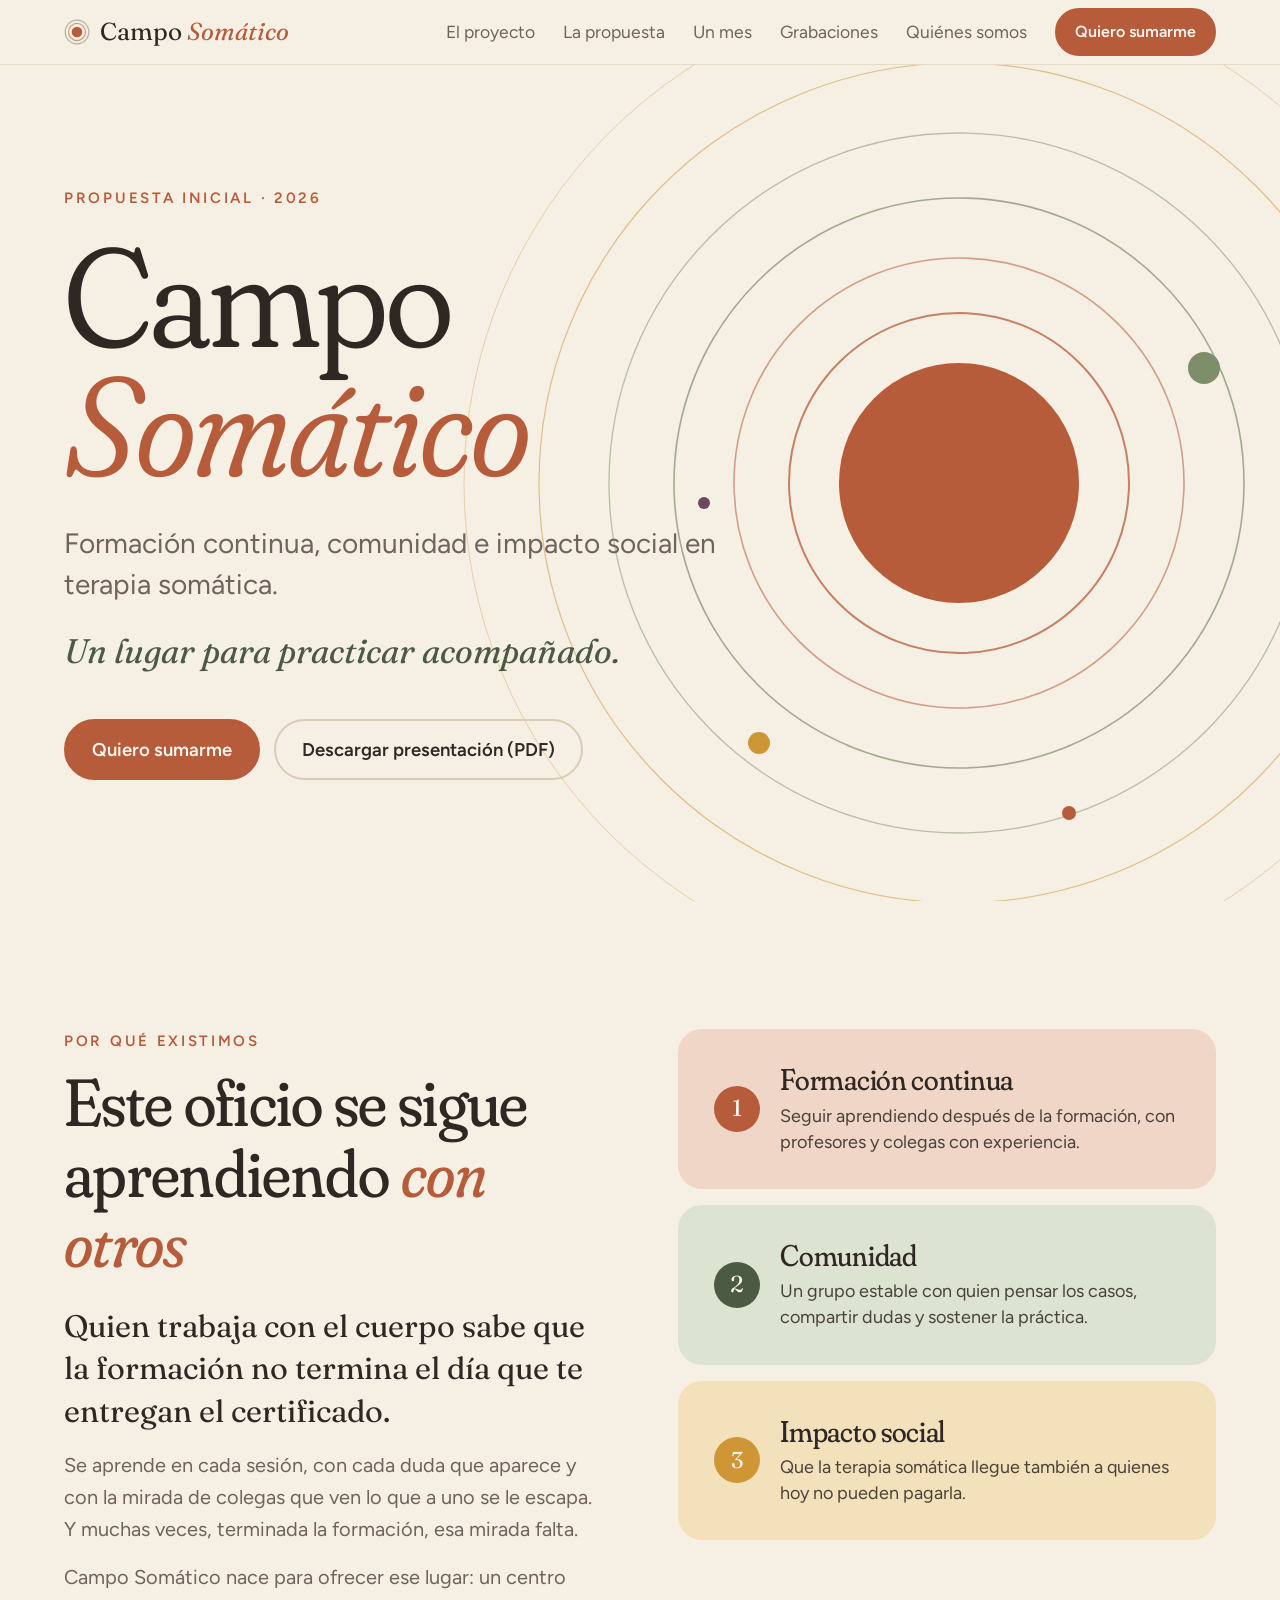
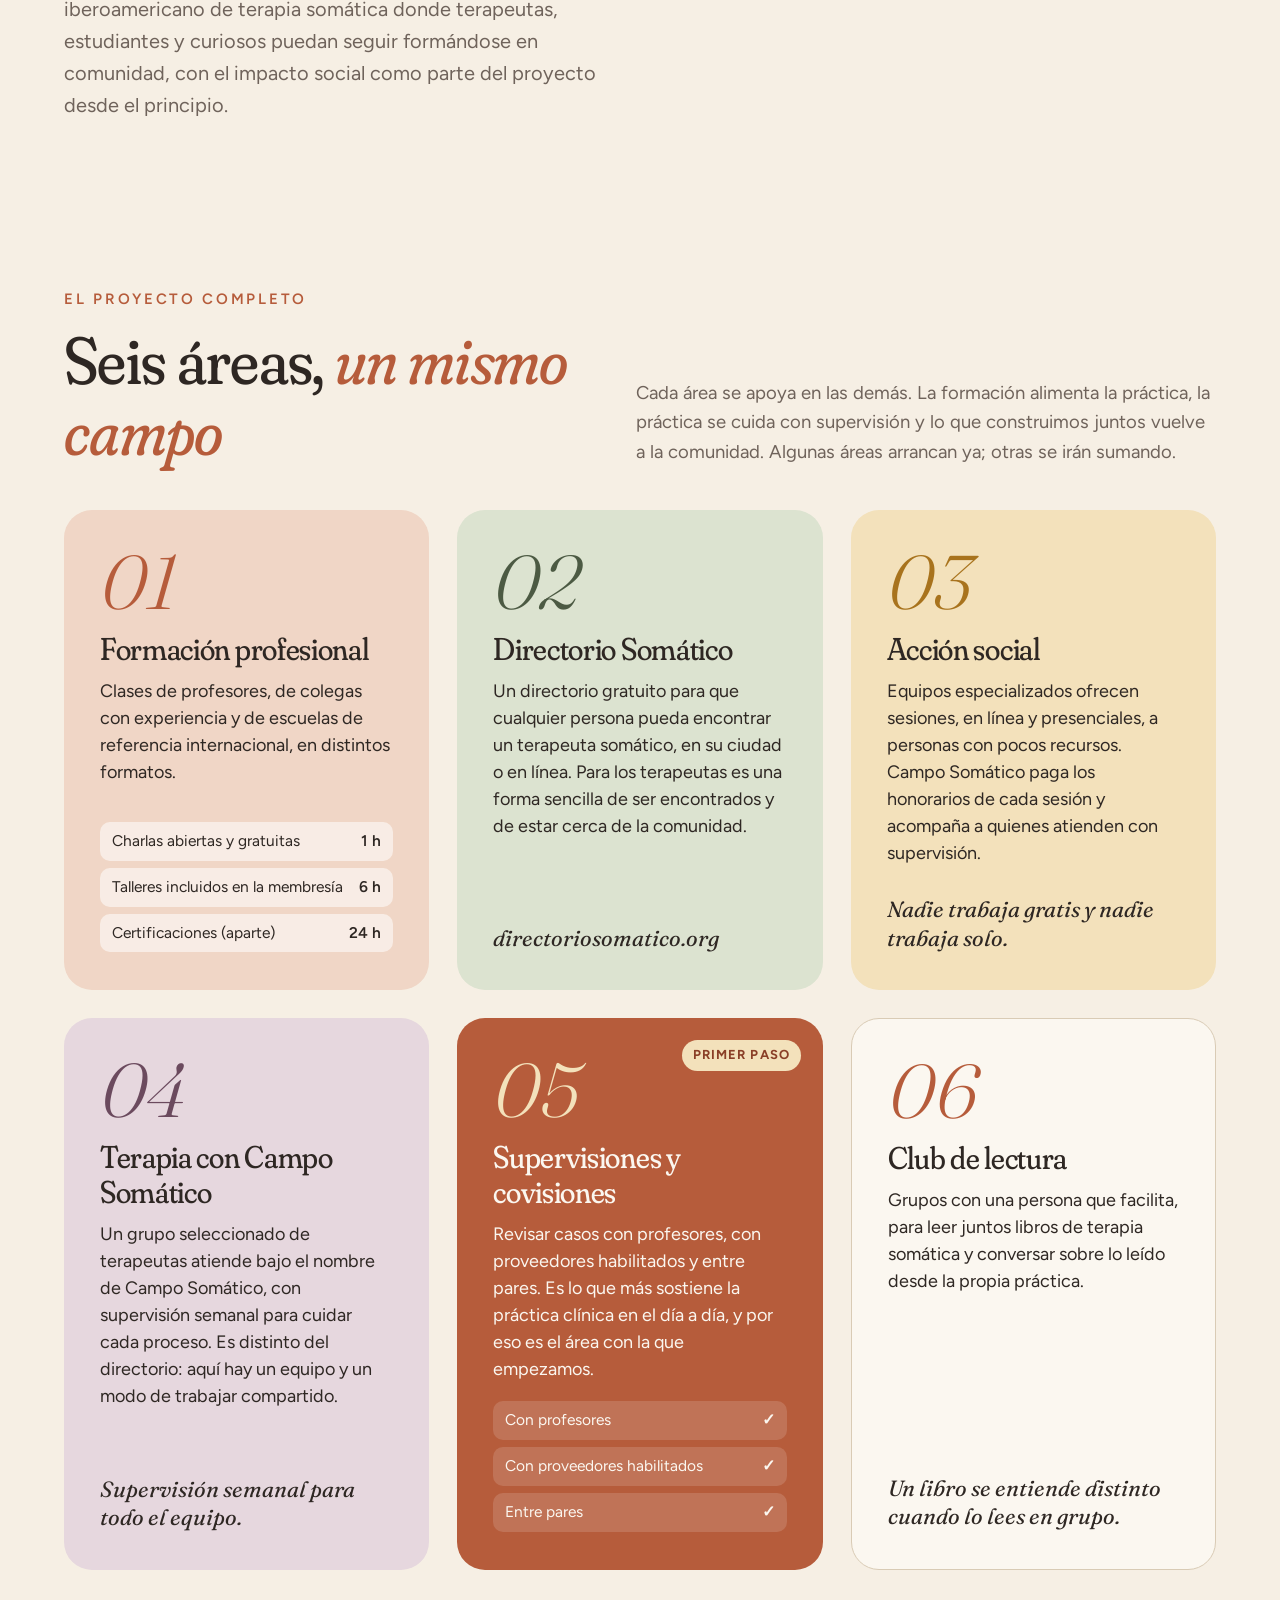
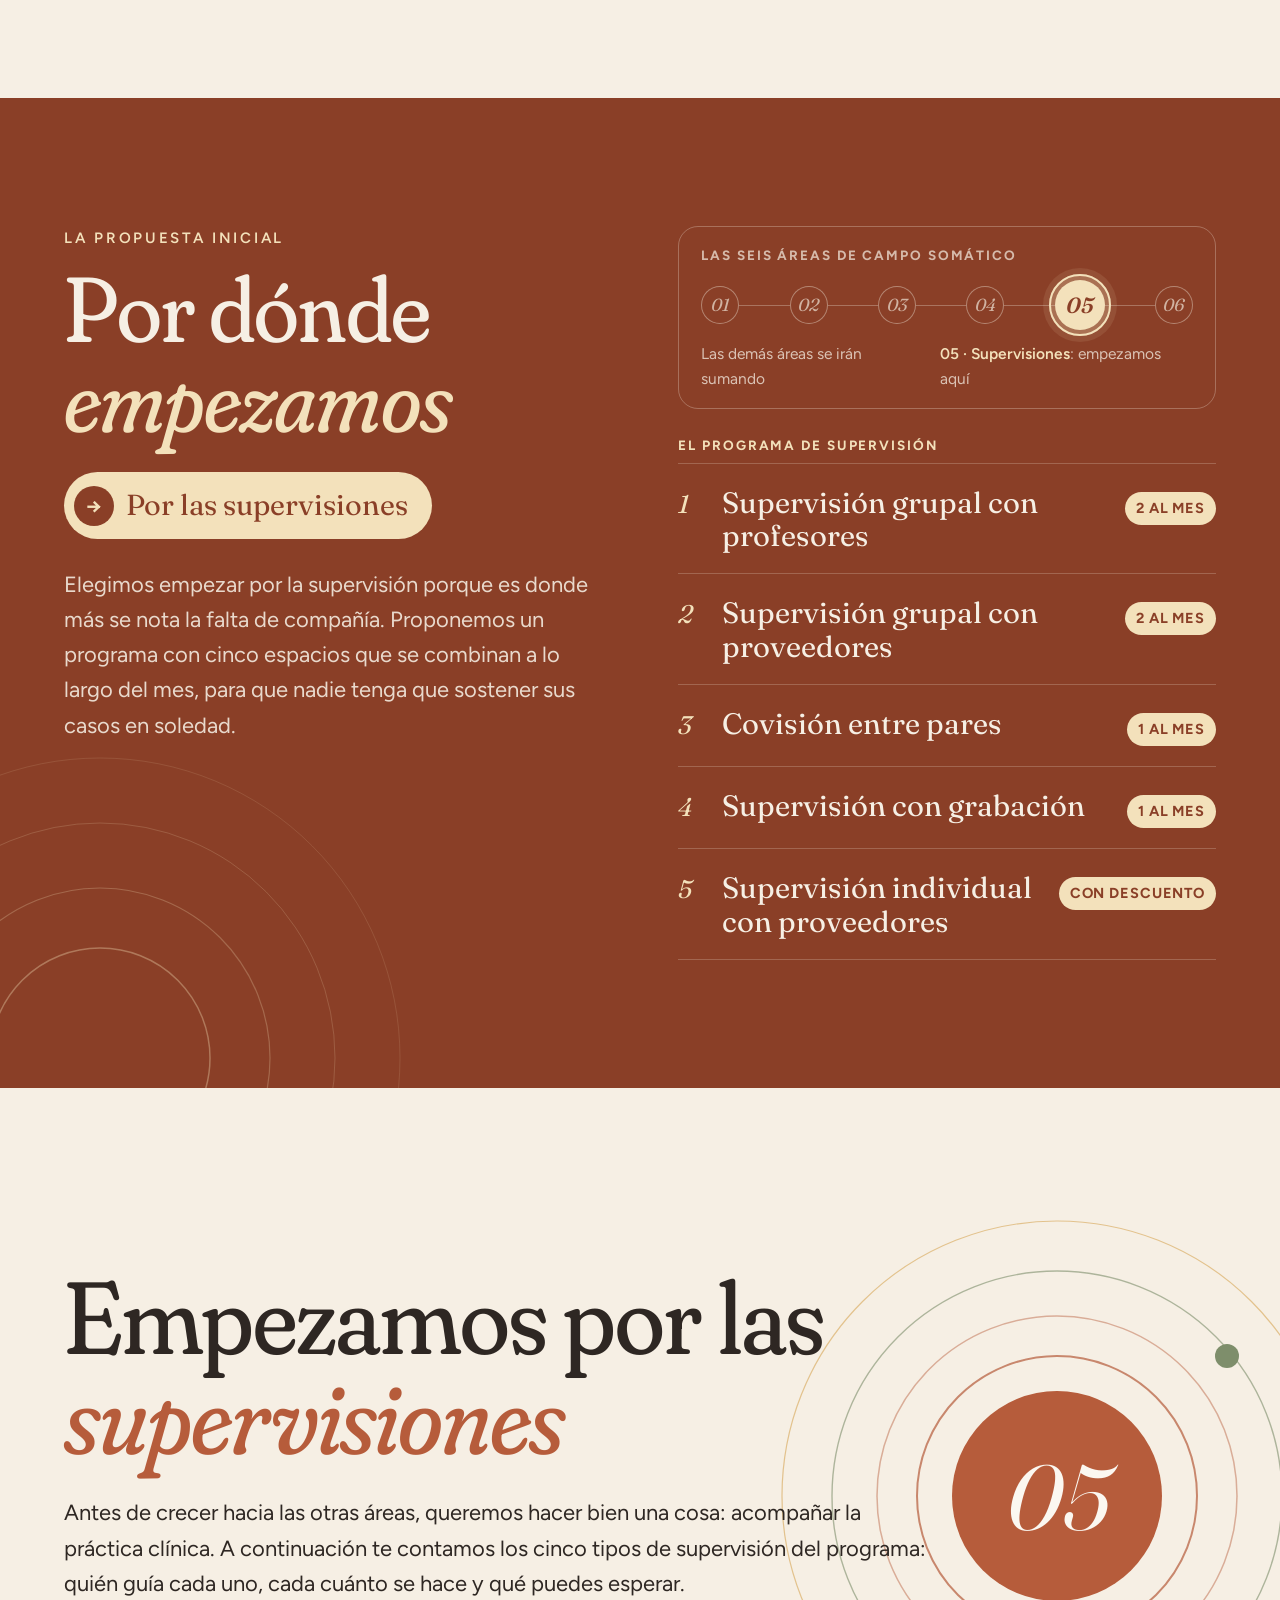
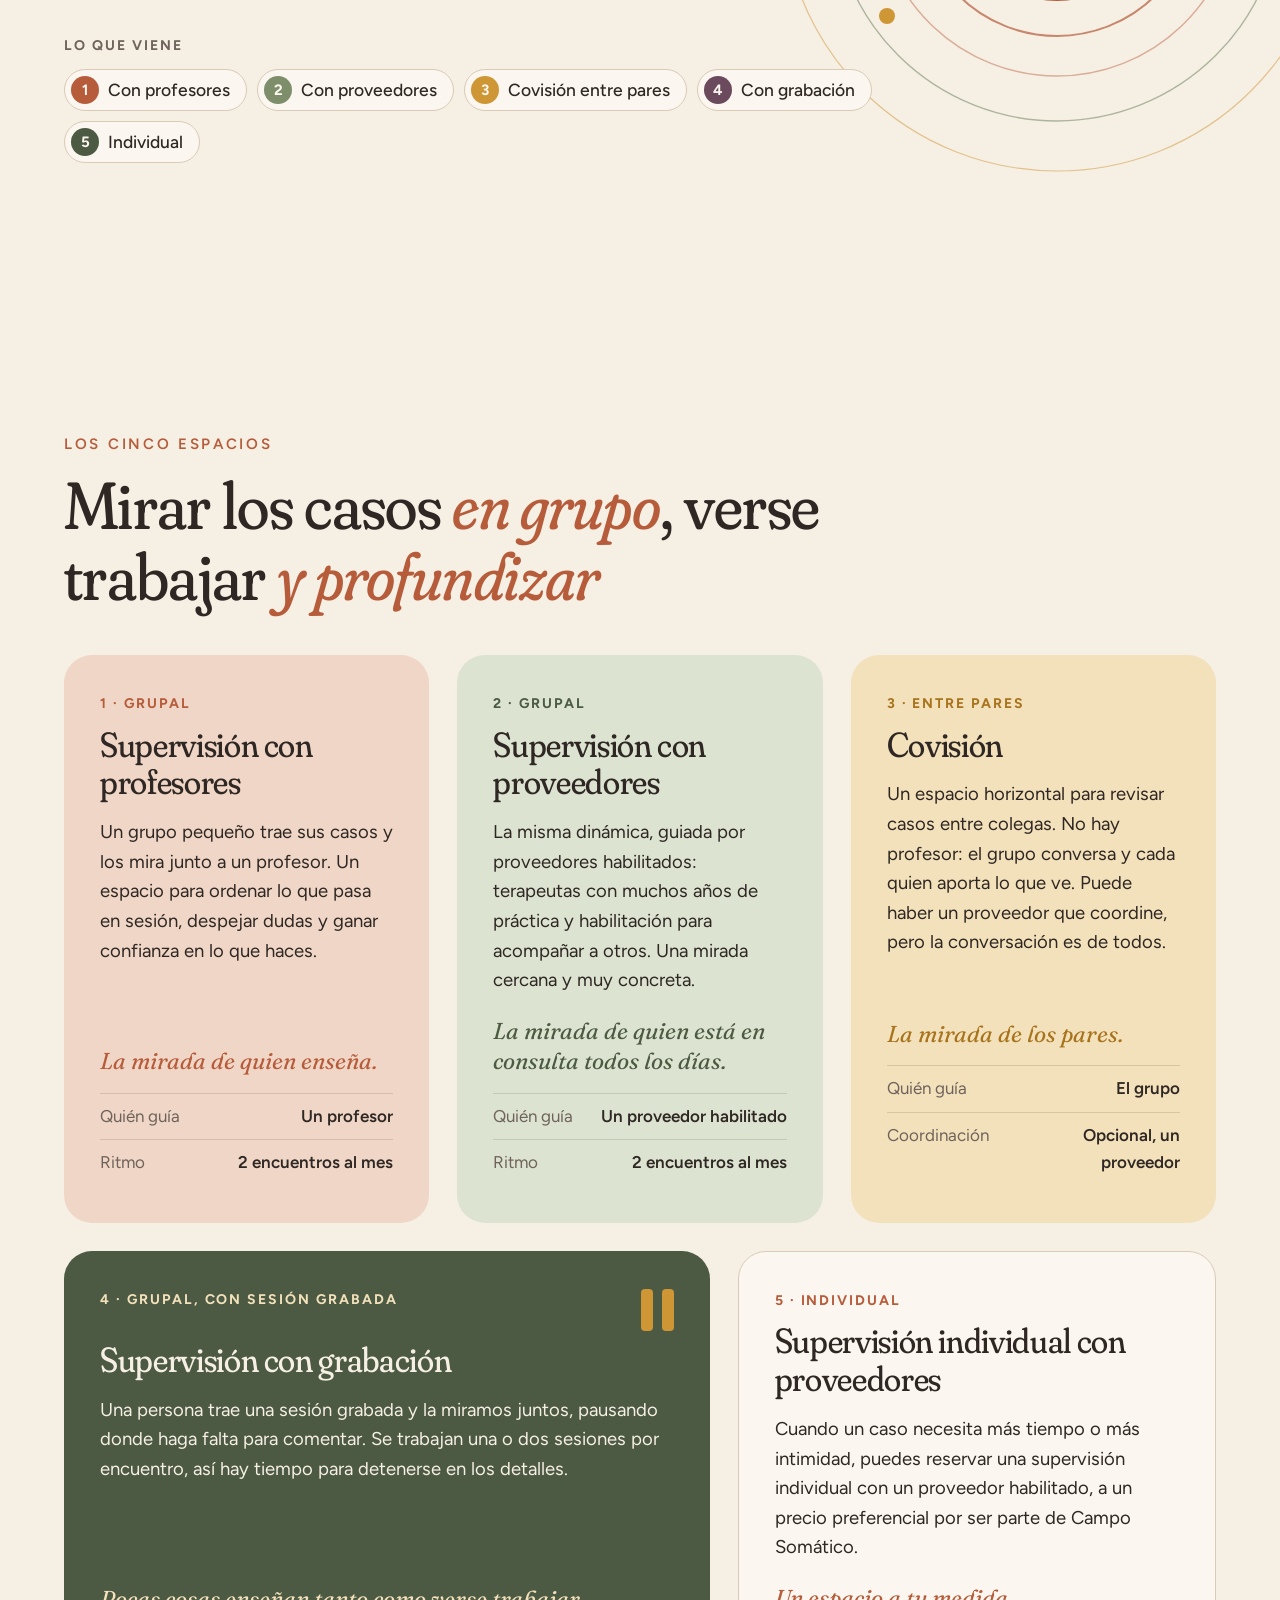
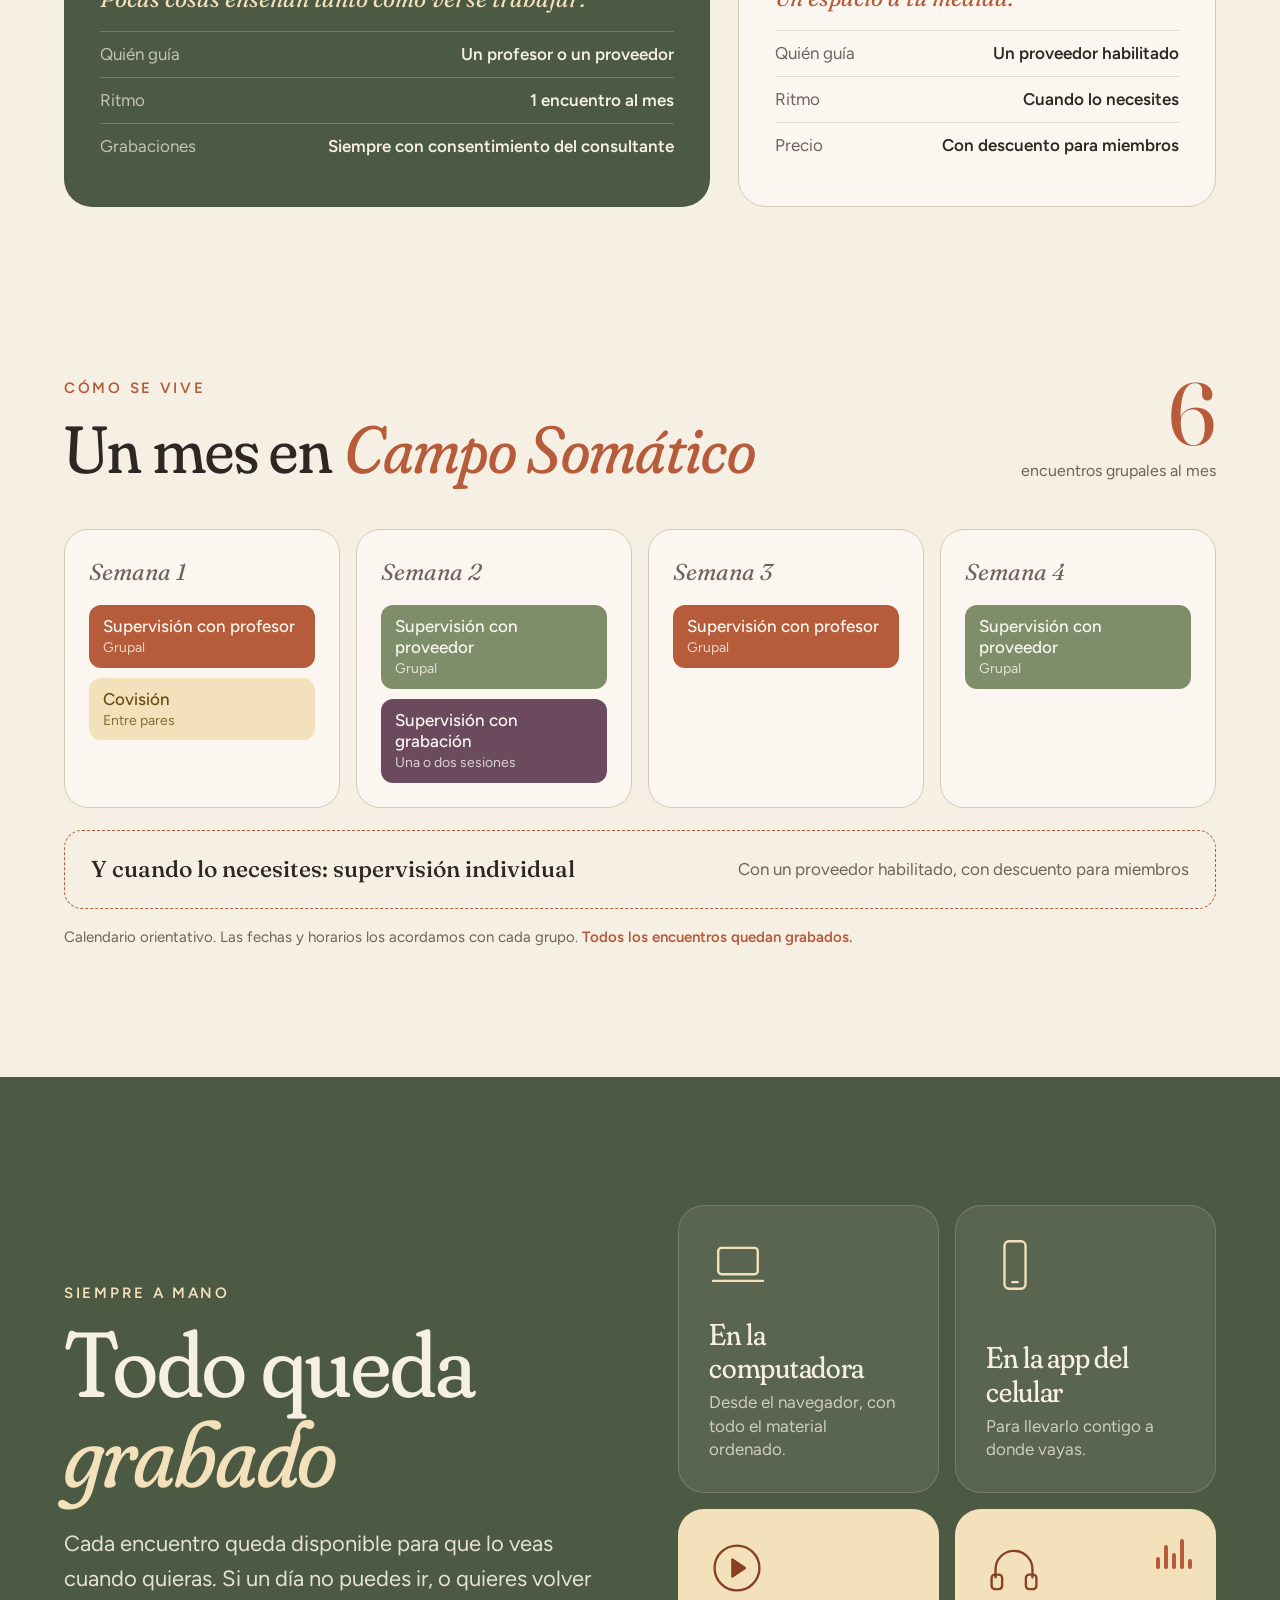
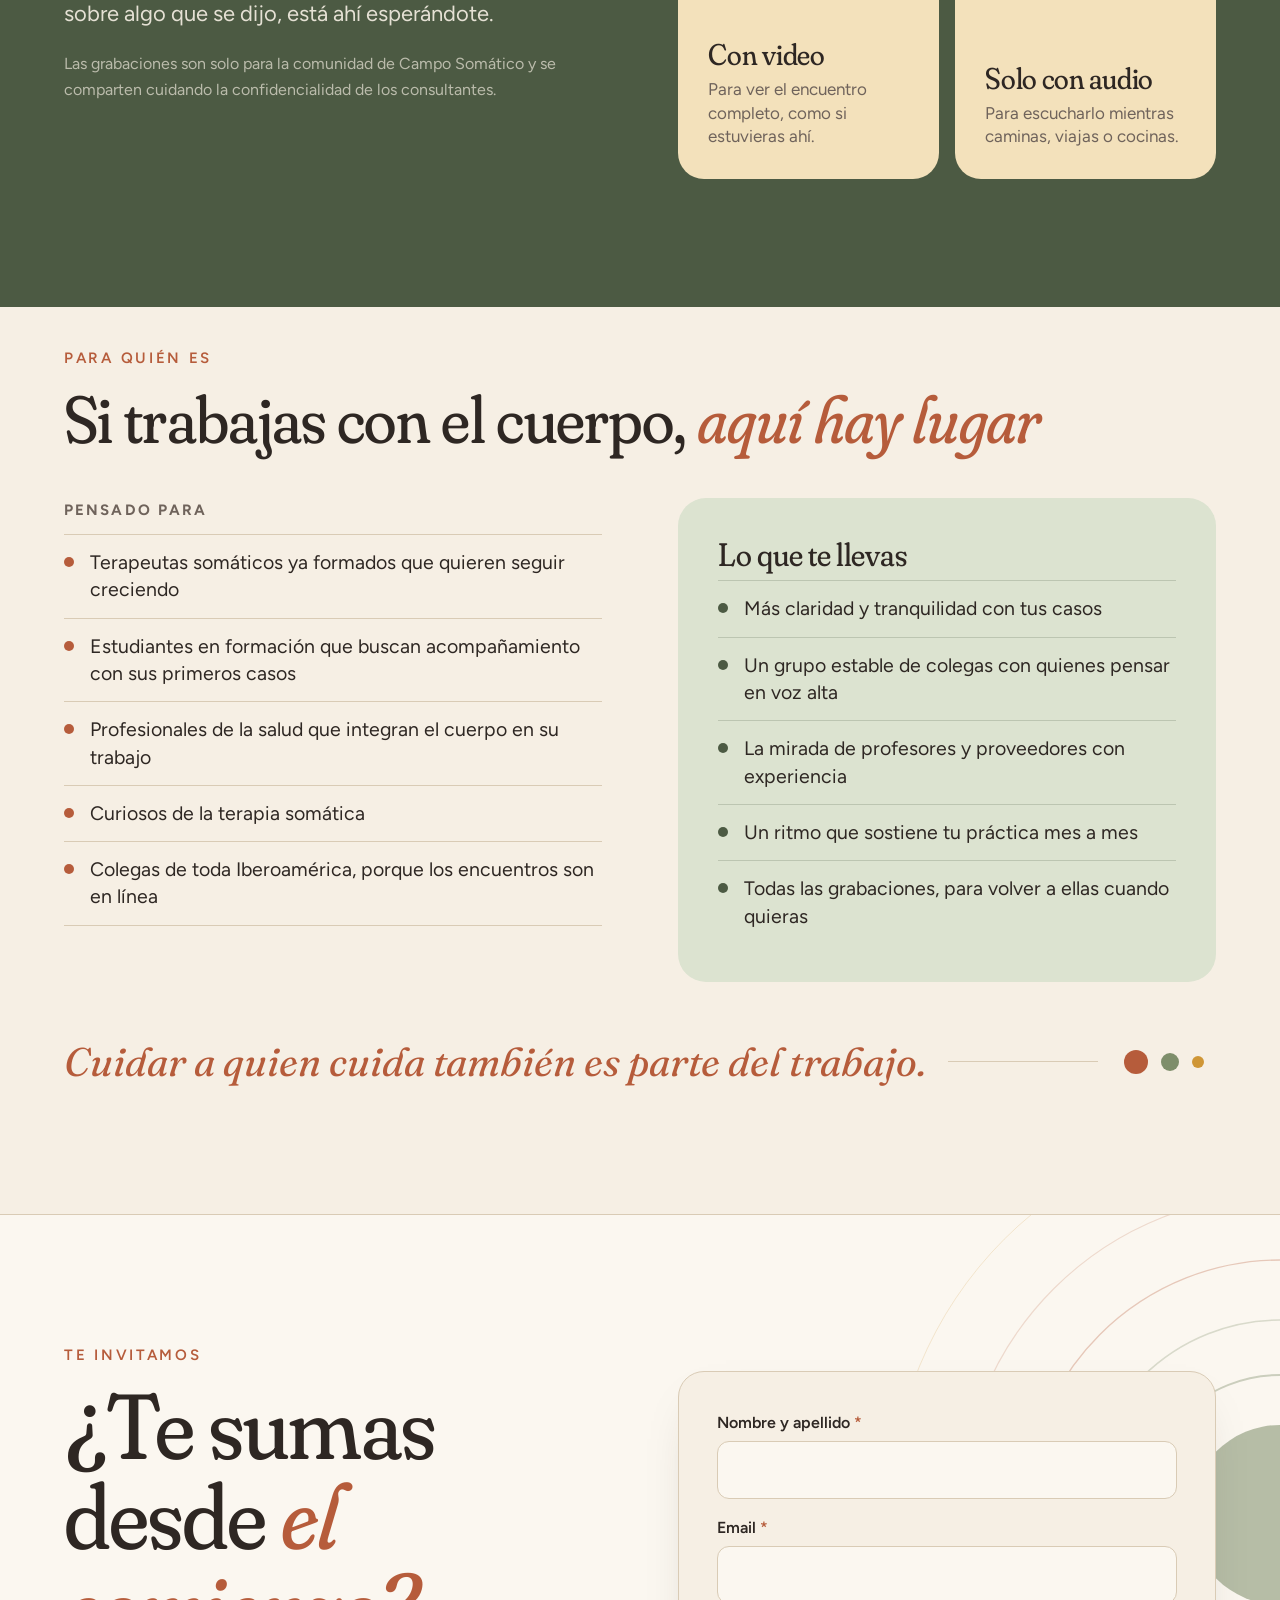
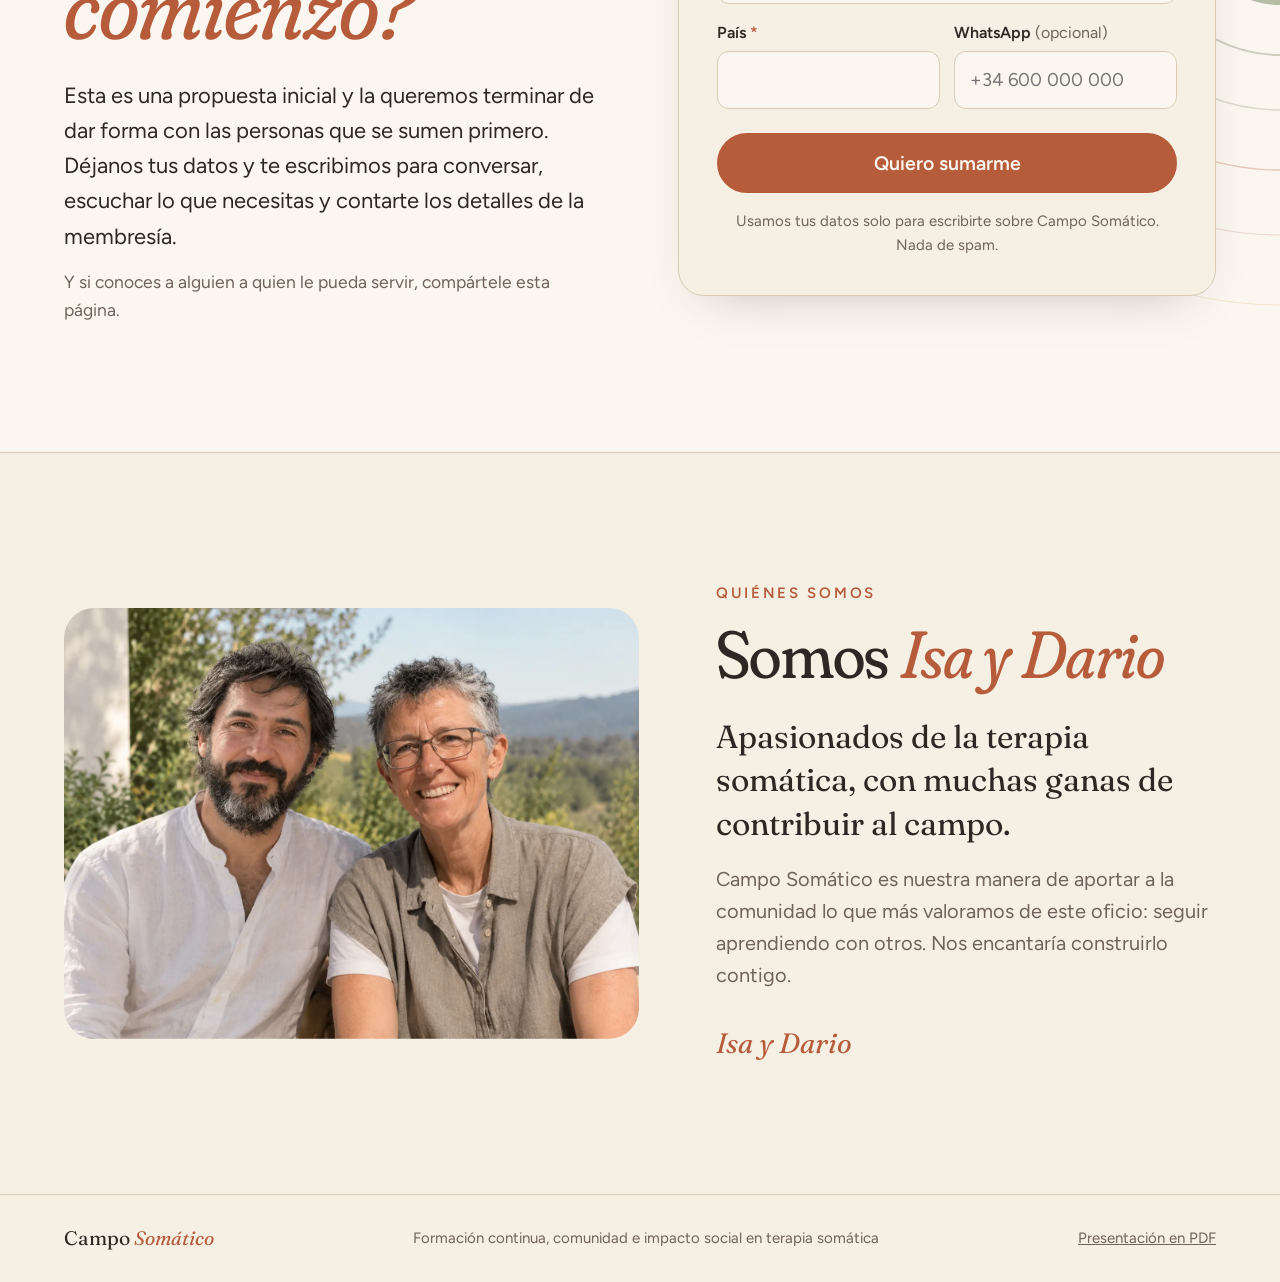
==== commit 152b29ee: "v2.3: sección Quiénes somos con la foto de Isa y Dario - Nueva sección al final del sitio y lámina 1" ====
--- a/index.html
+++ b/index.html
@@ -28,6 +28,7 @@
       <a href="#propuesta">La propuesta</a>
       <a href="#mes">Un mes</a>
       <a href="#grabaciones">Grabaciones</a>
+      <a href="#nosotros">Quiénes somos</a>
       <a href="#sumarme" class="btn btn-sm">Quiero sumarme</a>
     </nav>
   </div>
@@ -369,6 +370,22 @@
   </div>
 </section>
 
+<!-- QUIÉNES SOMOS -->
+<section id="nosotros" class="section about">
+  <div class="wrap two about-in">
+    <figure class="photo">
+      <img src="isa-y-dario.webp" alt="Isa y Dario, juntos al aire libre" width="1448" height="1086" loading="lazy" decoding="async">
+    </figure>
+    <div>
+      <div class="eyebrow">Quiénes somos</div>
+      <h2>Somos <em>Isa y Dario</em></h2>
+      <p class="lead">Apasionados de la terapia somática, con muchas ganas de contribuir al campo.</p>
+      <p class="muted">Campo Somático es nuestra manera de aportar a la comunidad lo que más valoramos de este oficio: seguir aprendiendo con otros. Nos encantaría construirlo contigo.</p>
+      <div class="sign"><span>Isa y Dario</span></div>
+    </div>
+  </div>
+</section>
+
 </main>
 
 <footer class="foot">
--- a/styles.css
+++ b/styles.css
@@ -305,3 +305,13 @@
   .placa-ripples { width: 420px; right: -230px; top: 60px; transform: none; opacity: .3; }
 }
 @media (max-width: 420px) { .tiles { grid-template-columns: 1fr; } }
+
+/* quiénes somos */
+.about { border-top: 1px solid var(--line); }
+.about-in { align-items: center; grid-template-columns: 1.15fr 1fr; }
+.about .photo { position: relative; border-radius: 30px; overflow: hidden; box-shadow: 0 40px 80px -50px rgba(46,39,35,.55); }
+.about .photo img { display: block; width: 100%; height: auto; }
+.about .lead { font-family: var(--serif); font-size: clamp(24px, 2.6vw, 32px); line-height: 1.35; margin-top: 26px; }
+.about .muted { margin-top: 18px; }
+.about .sign { margin-top: 30px; font-family: var(--serif); font-style: italic; font-size: 28px; color: var(--terra); }
+@media (max-width: 760px) { .about-in { grid-template-columns: 1fr; } }
--- a/anim.css
+++ b/anim.css
@@ -153,3 +153,14 @@
   .tile { transition: transform .9s var(--soft); }
   .tile:hover { transform: translateY(-4px); }
 }
+
+@media (prefers-reduced-motion: no-preference) {
+  /* Quiénes somos: la foto se revela con un velo suave */
+  html.js .about .photo.rv { clip-path: inset(8% 8% 8% 8% round 30px); transition: opacity 1.2s ease, translate 1.2s var(--soft), clip-path 1.4s var(--soft); }
+  html.js .about .photo.rv.in { clip-path: inset(0 0 0 0 round 30px); }
+  html.js .about .photo img { scale: 1.08; transition: scale 2.4s var(--soft); }
+  html.js .about .photo.rv.in img { scale: 1; }
+  .about .sign span { display: inline-block; }
+  html.js .about .sign.rv span { clip-path: inset(0 100% 0 0); transition: clip-path 1.6s var(--soft) .5s; }
+  html.js .about .sign.rv.in span { clip-path: inset(0 0 0 0); }
+}
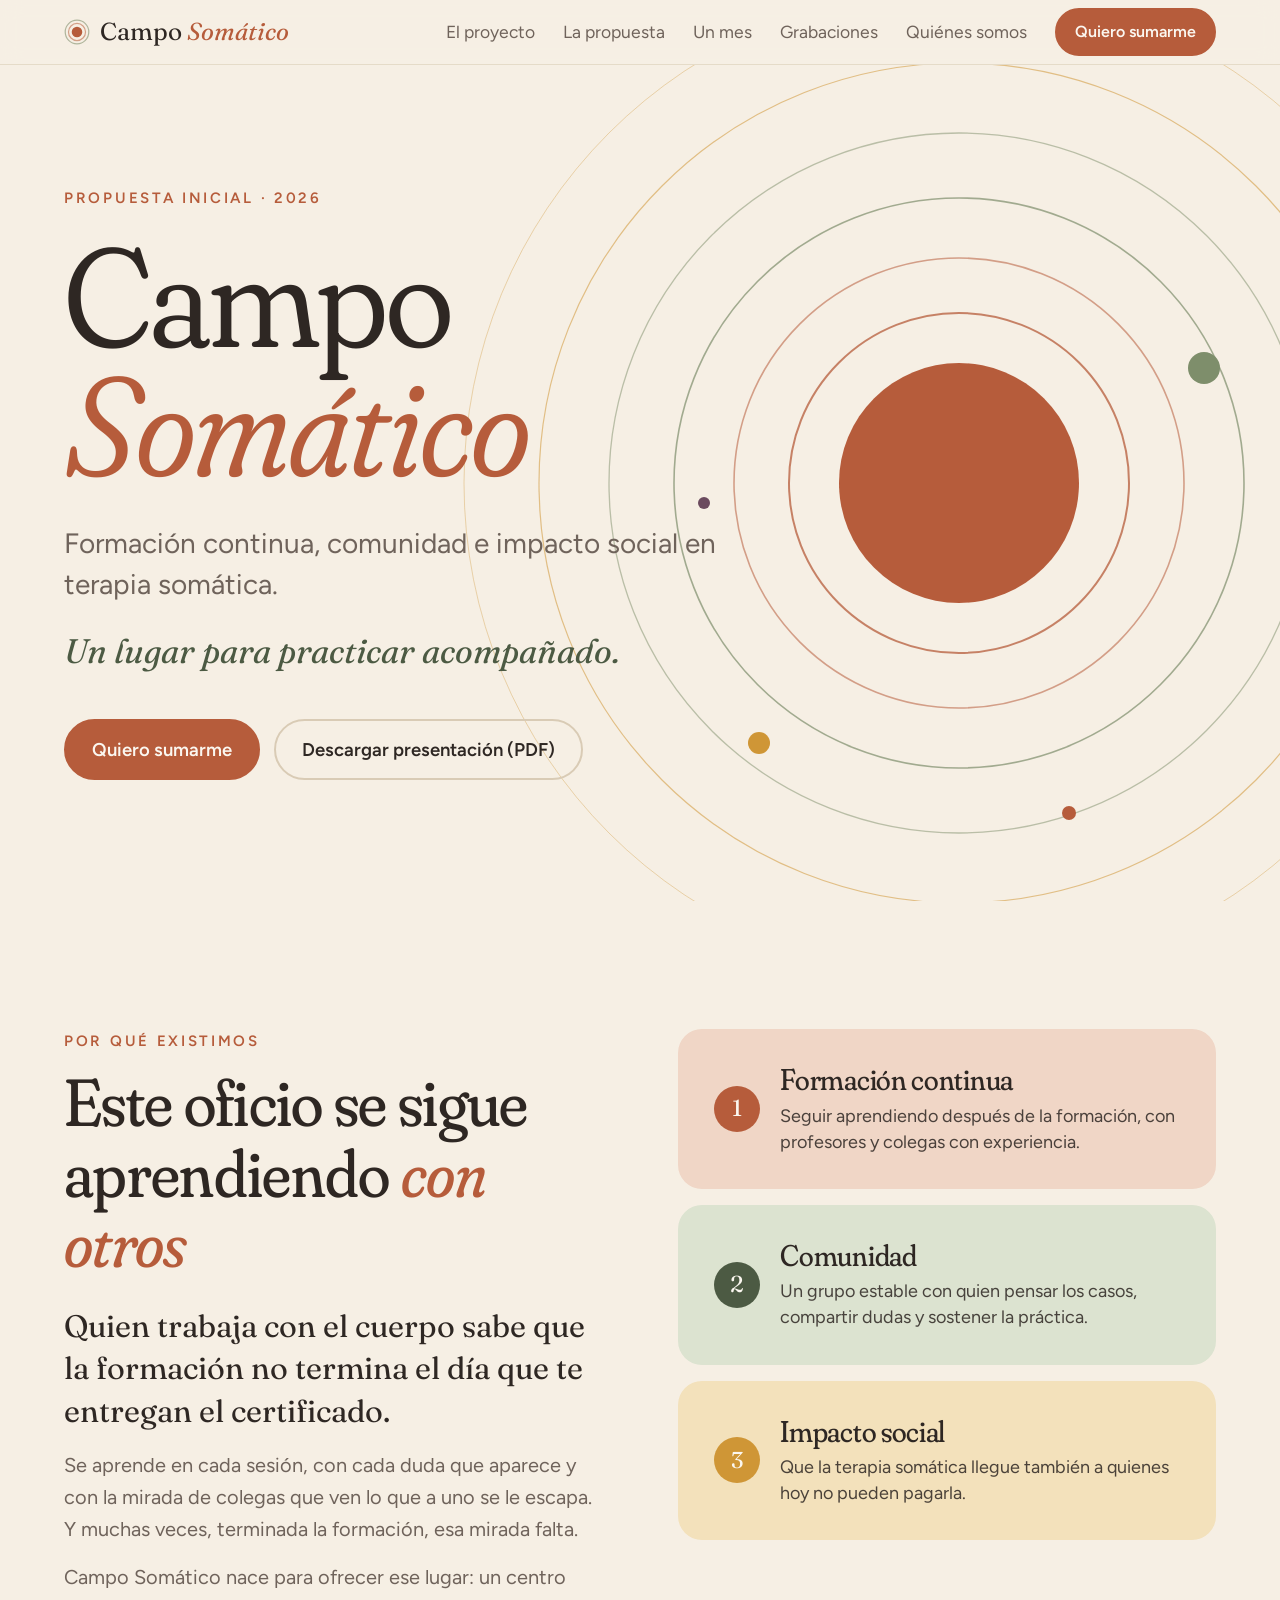
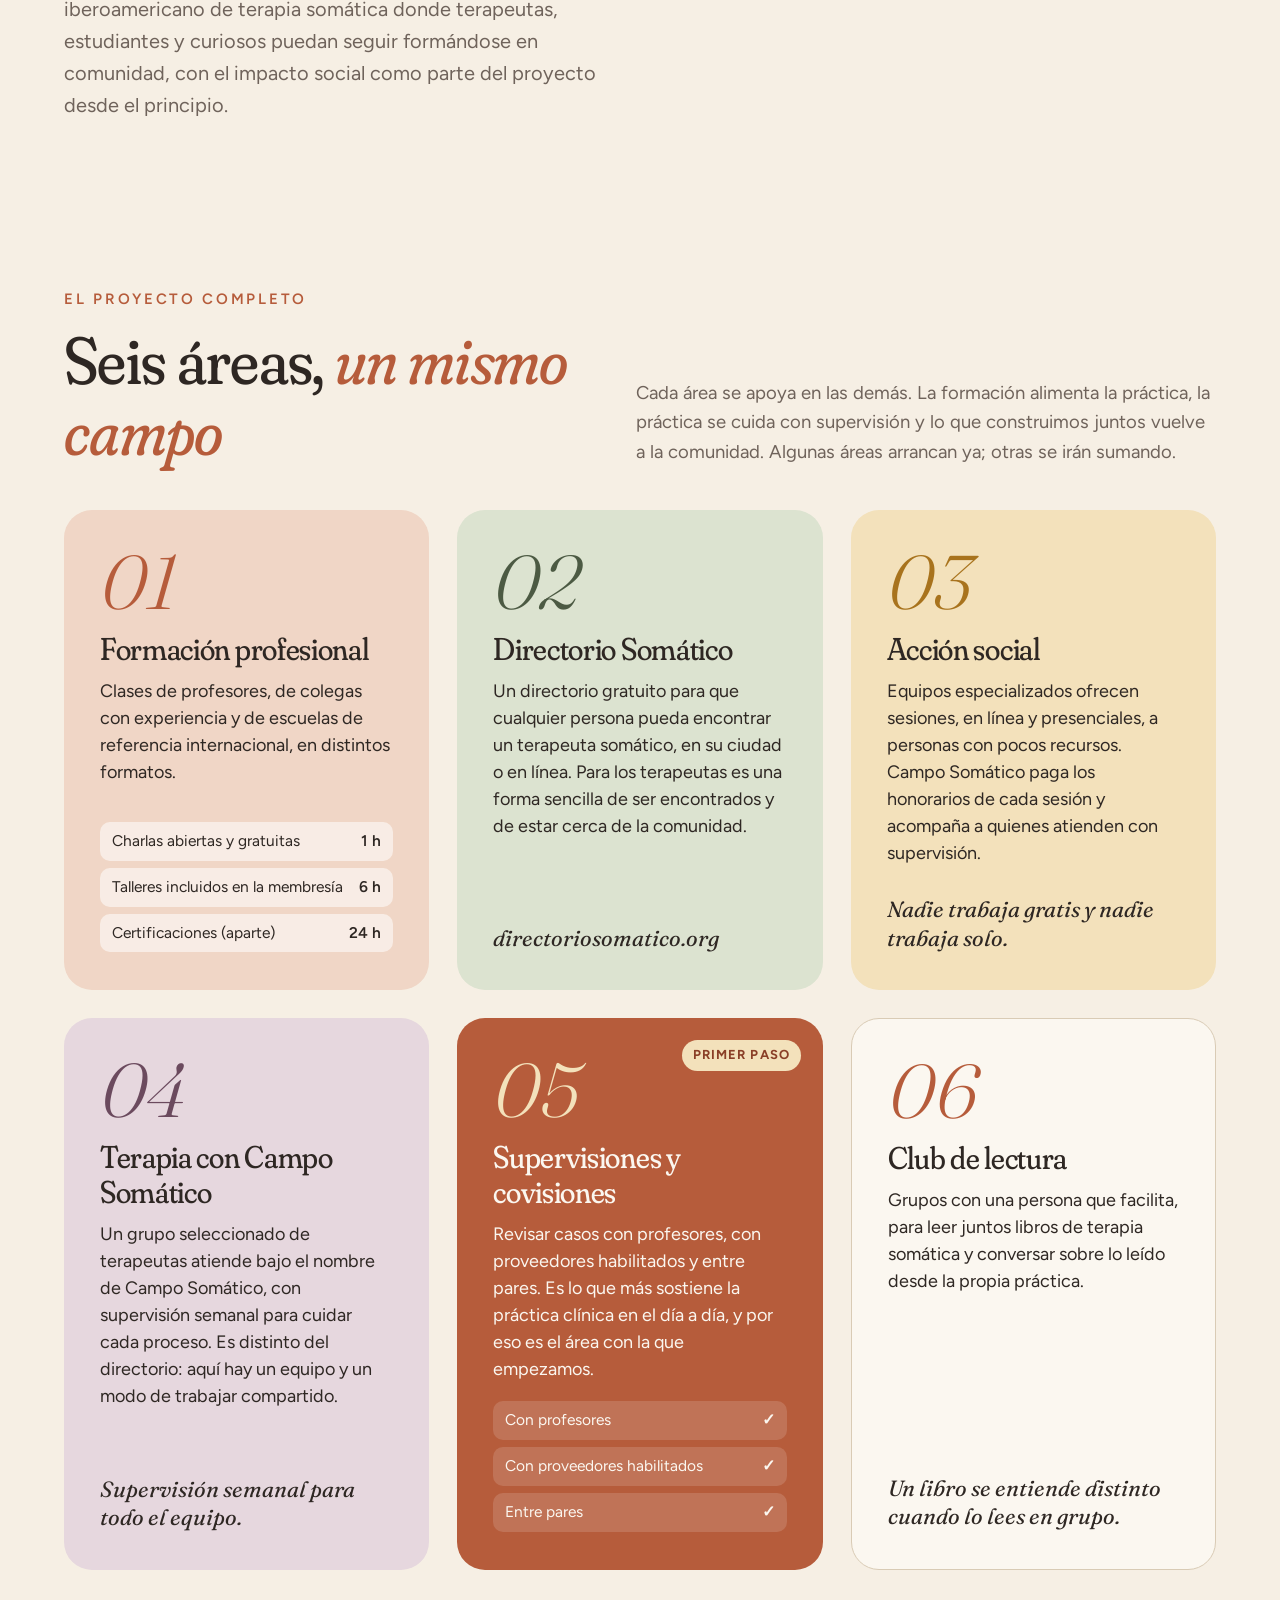
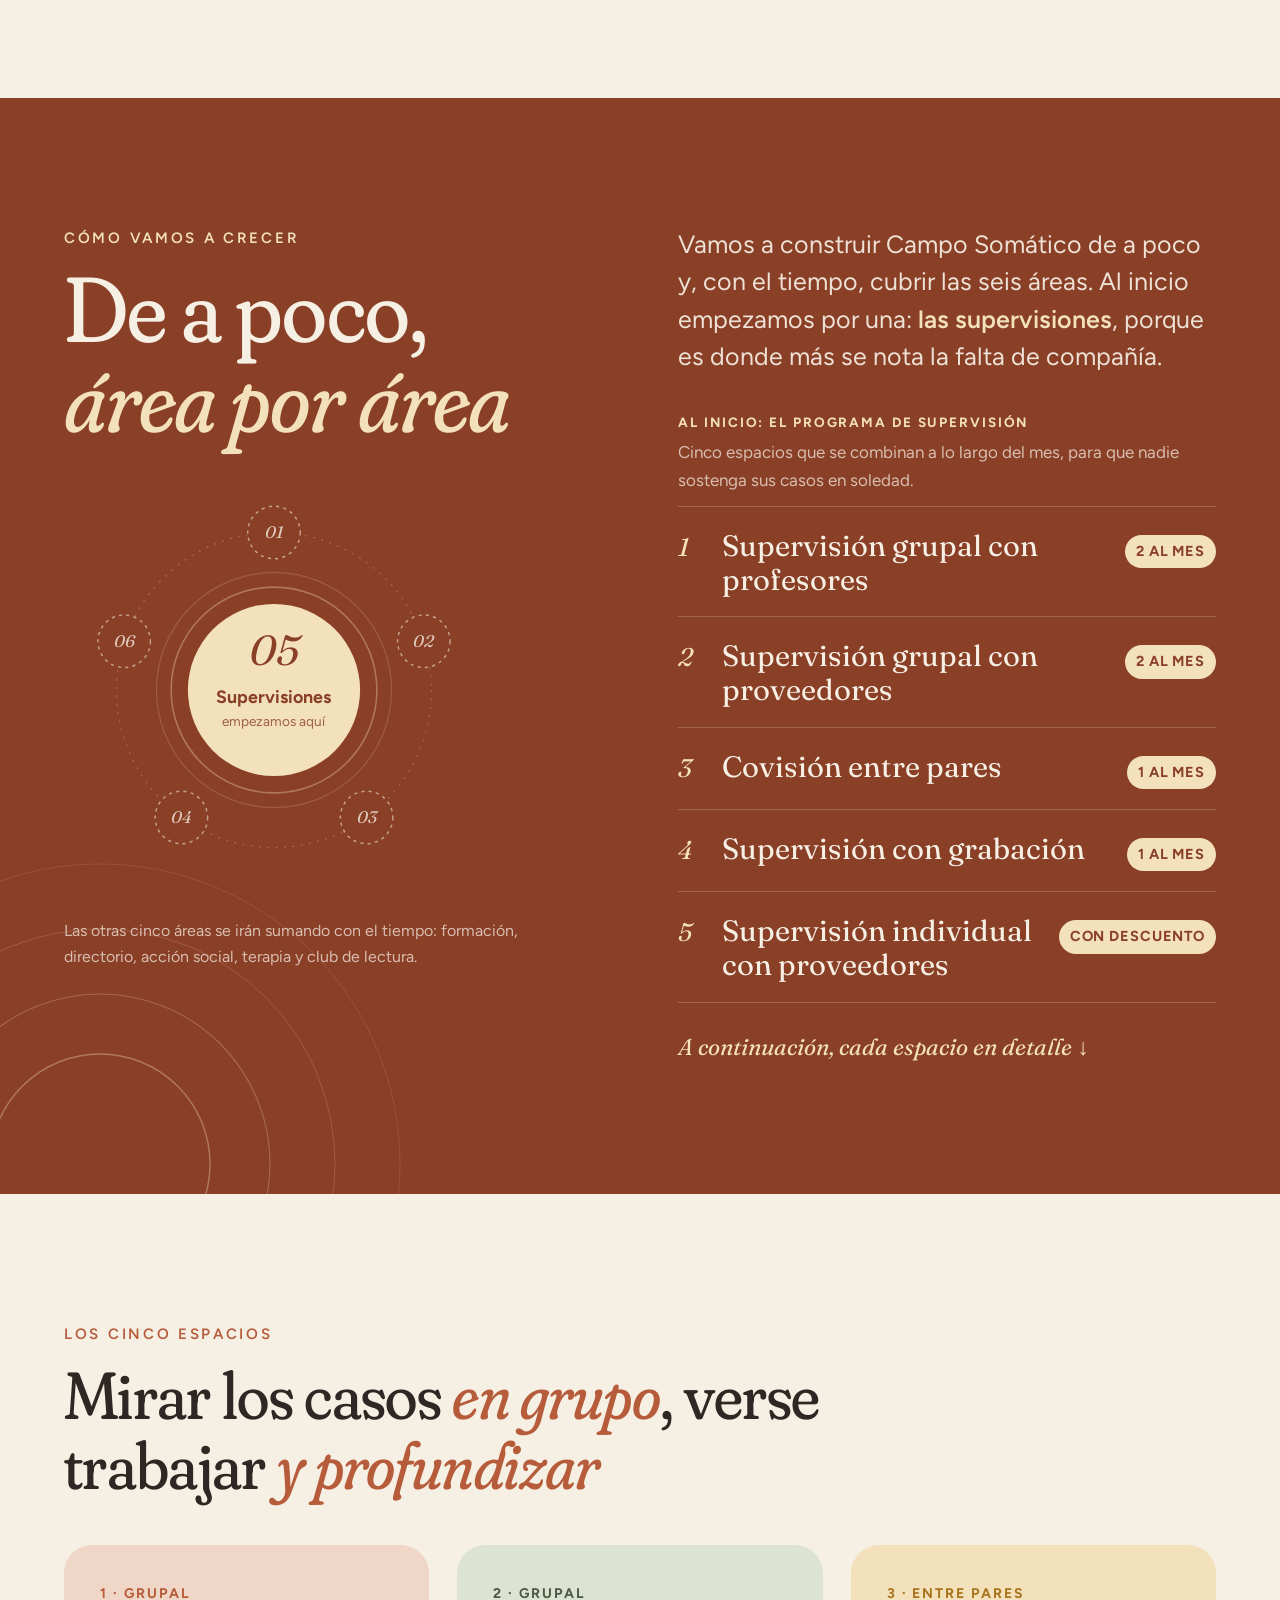
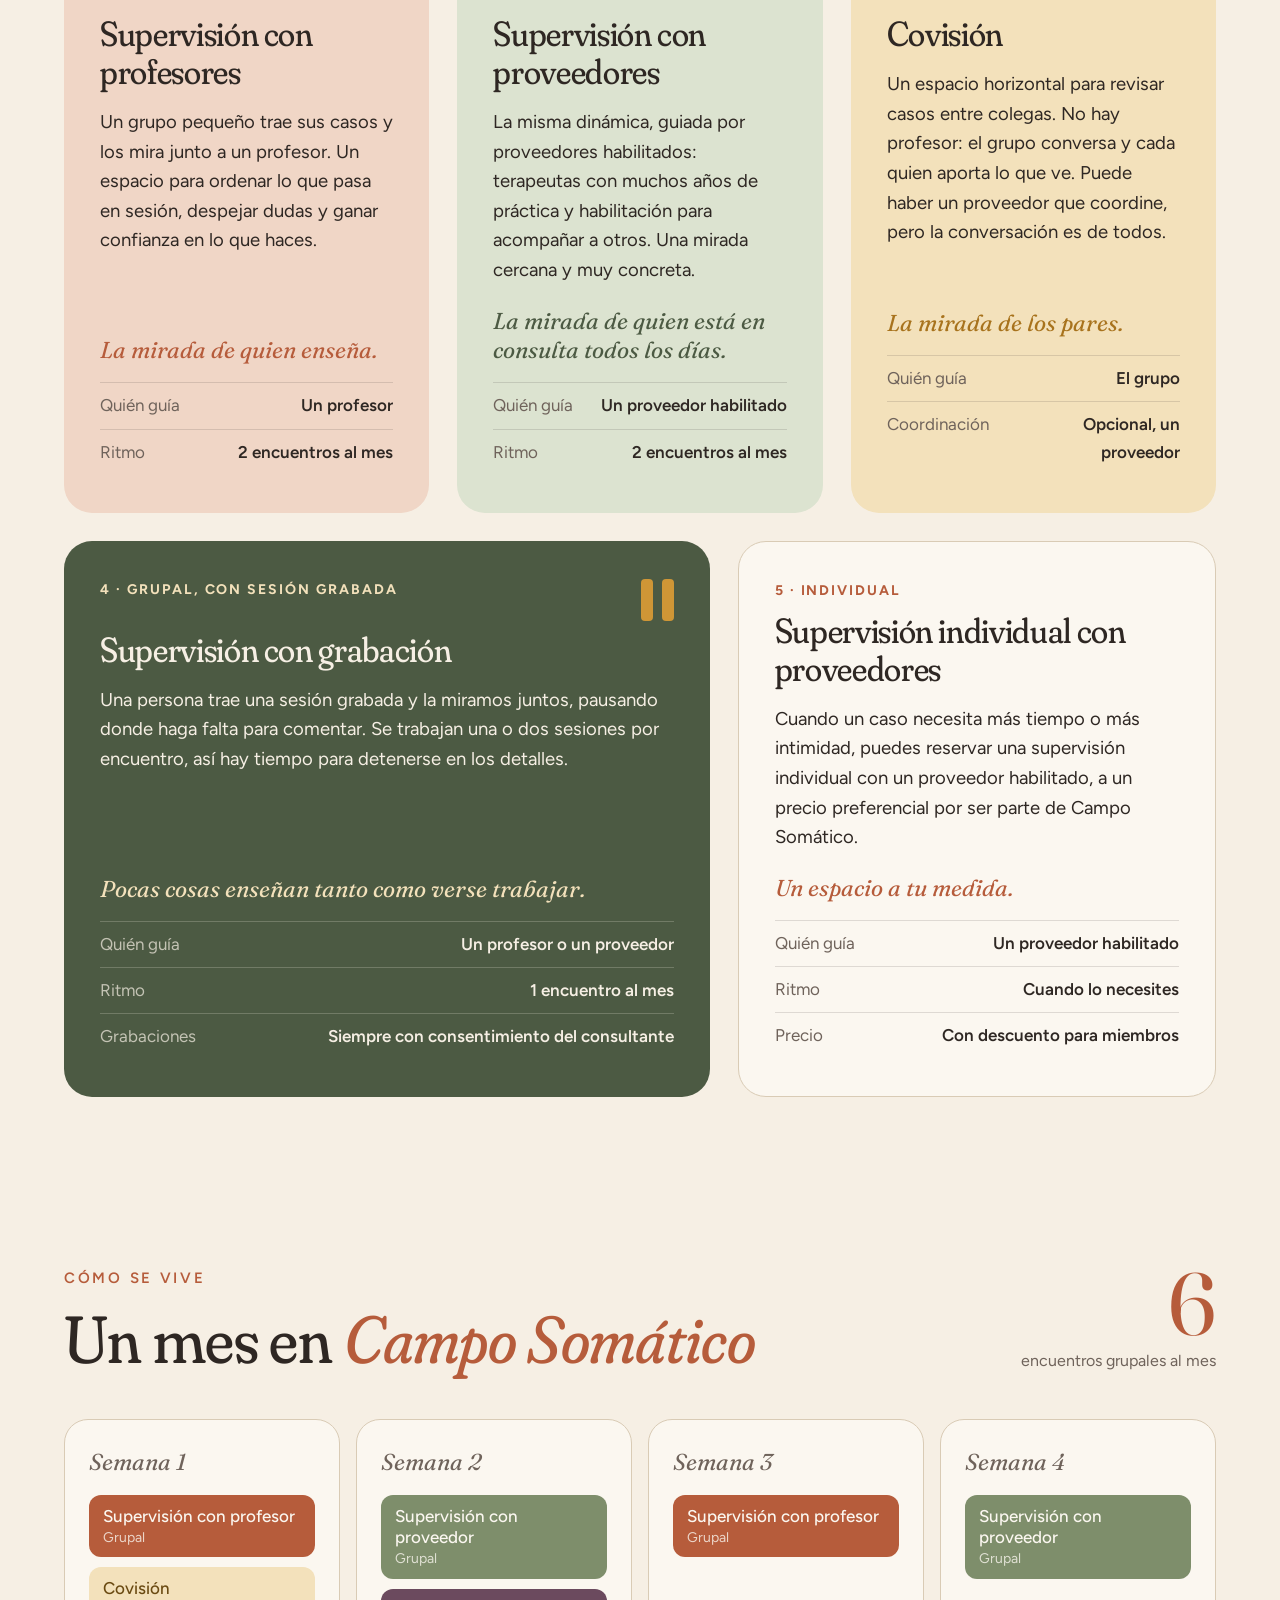
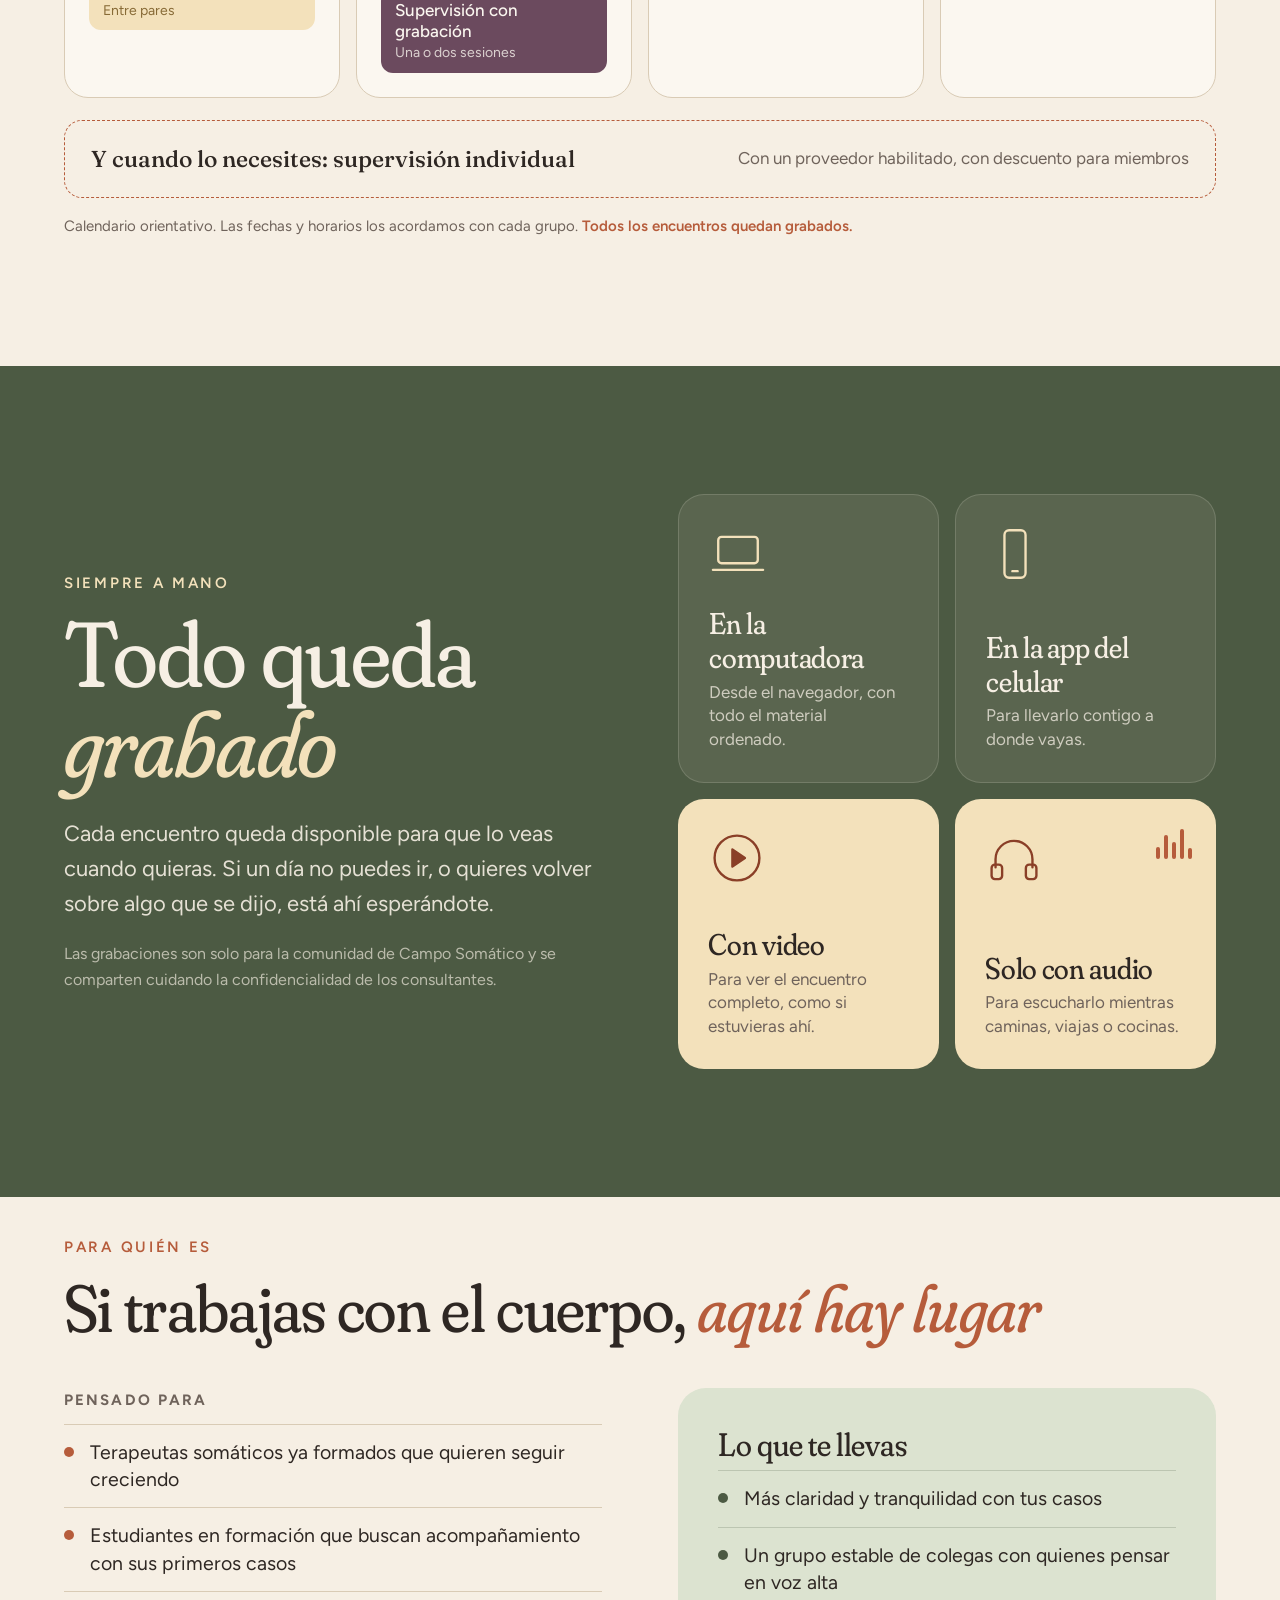
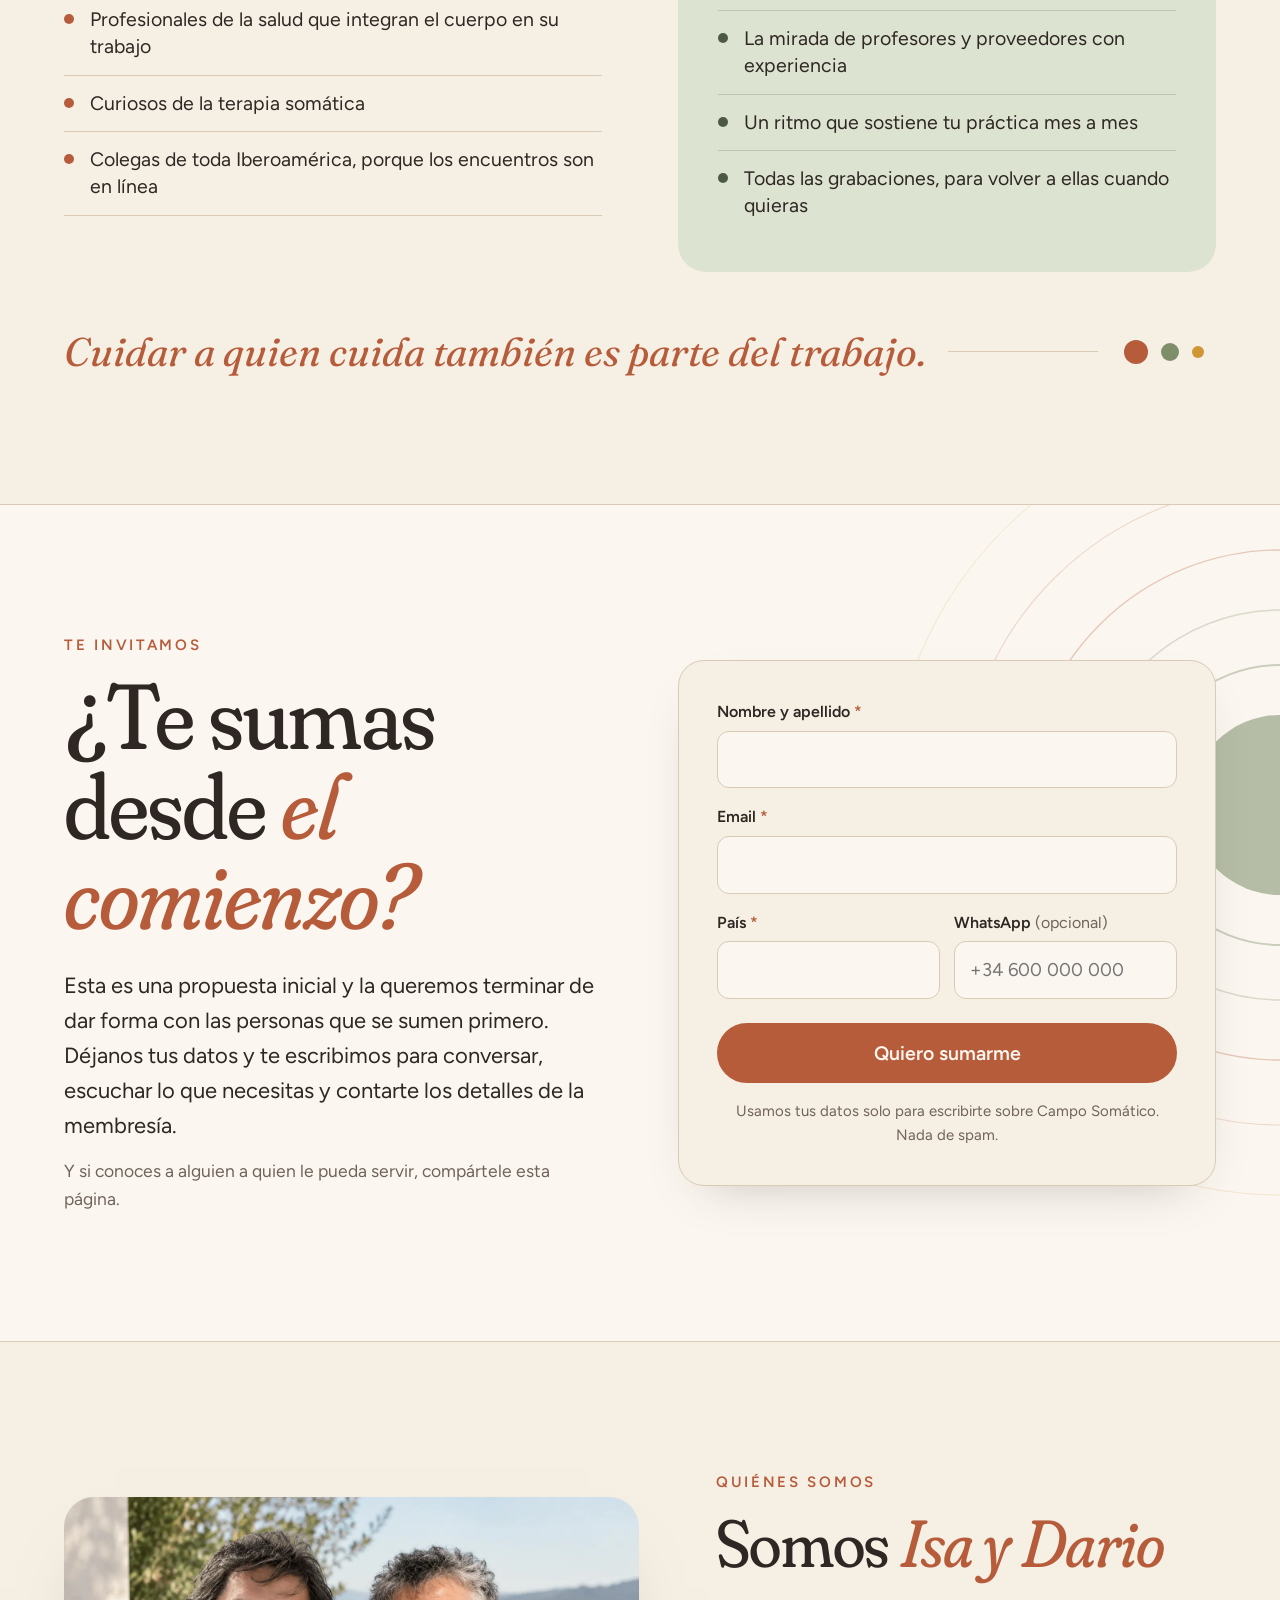
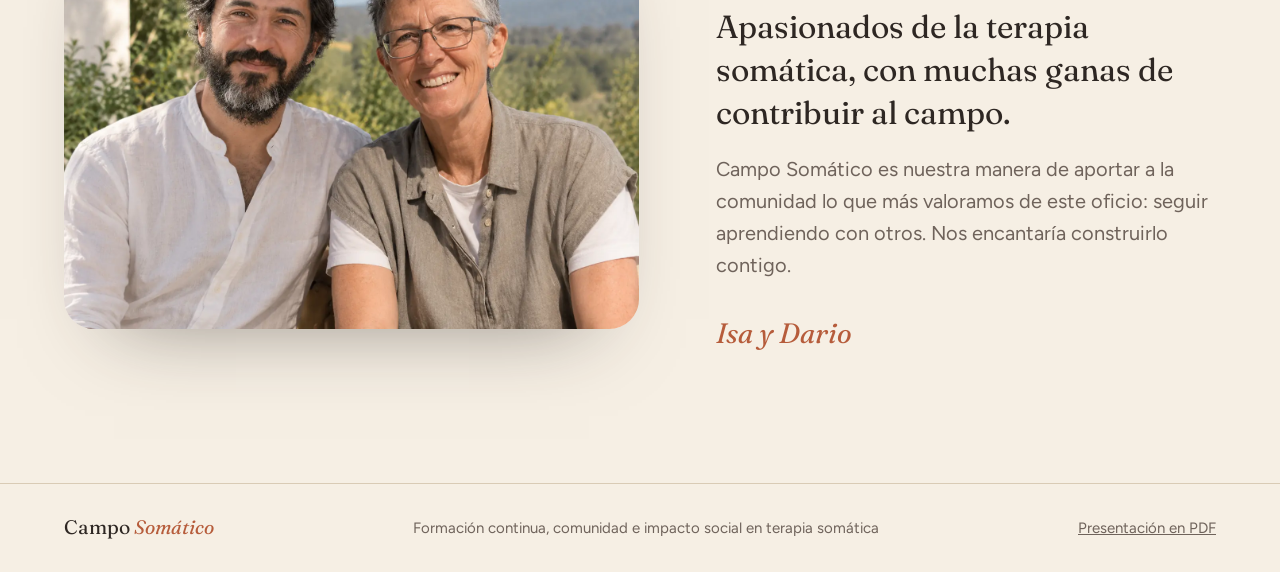
==== commit c97e82da: "v2.6: una sola pantalla 'De a poco, área por área' - Se unen 'Por dónde empezamos' y 'Empezamos por " ====
--- a/index.html
+++ b/index.html
@@ -147,64 +147,43 @@
   </div>
 </section>
 
-<!-- PROPUESTA -->
+<!-- PROPUESTA: DE A POCO, ÁREA POR ÁREA -->
 <section id="propuesta" class="section proposal">
   <svg class="ripples-dark" viewBox="0 0 720 720" aria-hidden="true"><g fill="none" stroke="#F3E1BB" class="rings"><circle cx="360" cy="360" r="110" stroke-width="1.5" opacity=".35"/><circle cx="360" cy="360" r="170" stroke-width="1.2" opacity=".25"/><circle cx="360" cy="360" r="235" opacity=".18"/><circle cx="360" cy="360" r="300" opacity=".12"/></g></svg>
-  <div class="wrap two">
-    <div>
-      <div class="eyebrow">La propuesta inicial</div>
-      <h2 class="xl">Por dónde <em>empezamos</em></h2>
-      <div class="start-pill"><b>→</b>Por las supervisiones</div>
-      <p>Elegimos empezar por la supervisión porque es donde más se nota la falta de compañía. Proponemos un programa con cinco espacios que se combinan a lo largo del mes, para que nadie tenga que sostener sus casos en soledad.</p>
-    </div>
-    <div>
-    <div class="stepper" aria-label="Empezamos por el área 05 de 6: supervisiones">
-      <div class="cap">Las seis áreas de Campo Somático</div>
-      <div class="track"><span class="s">01</span><span class="s">02</span><span class="s">03</span><span class="s">04</span><span class="s on">05</span><span class="s">06</span></div>
-      <div class="lab"><span>Las demás áreas se irán sumando</span><span><b>05 · Supervisiones</b>: empezamos aquí</span></div>
-    </div>
-    <div class="list-label">El programa de supervisión</div>
-    <ol class="list">
-      <li><span class="k">1</span><span class="t">Supervisión grupal con profesores</span><span class="f">2 al mes</span></li>
-      <li><span class="k">2</span><span class="t">Supervisión grupal con proveedores</span><span class="f">2 al mes</span></li>
-      <li><span class="k">3</span><span class="t">Covisión entre pares</span><span class="f">1 al mes</span></li>
-      <li><span class="k">4</span><span class="t">Supervisión con grabación</span><span class="f">1 al mes</span></li>
-      <li><span class="k">5</span><span class="t">Supervisión individual con proveedores</span><span class="f">Con descuento</span></li>
-    </ol>
-    </div>
-  </div>
-</section>
-
-<!-- PLACA: EMPEZAMOS POR LAS SUPERVISIONES -->
-<section class="section placa">
-  <svg class="ripples placa-ripples" viewBox="0 0 600 600" aria-hidden="true">
-    <circle class="breath" cx="300" cy="300" r="105" fill="#B65C3B"/>
-    <g fill="none" class="rings">
-      <circle cx="300" cy="300" r="140" stroke="#B65C3B" stroke-width="2" opacity=".7"/>
-      <circle cx="300" cy="300" r="180" stroke="#B65C3B" stroke-width="1.5" opacity=".45"/>
-      <circle cx="300" cy="300" r="225" stroke="#7E8E6B" stroke-width="1.4" opacity=".6"/>
-      <circle cx="300" cy="300" r="275" stroke="#CF9636" stroke-width="1.2" opacity=".5"/>
-    </g>
-    <text x="300" y="300" text-anchor="middle" dominant-baseline="central" class="bignum">05</text>
-    <g class="orbit"><circle cx="470" cy="160" r="12" fill="#7E8E6B"/><circle cx="130" cy="420" r="8" fill="#CF9636"/></g>
-  </svg>
-  <div class="wrap placa-in">
-    <div class="eyebrow">Primer paso</div>
-    <h2 class="xl">Empezamos por las <em>supervisiones</em></h2>
-    <p>Antes de crecer hacia las otras áreas, queremos hacer bien una cosa: acompañar la práctica clínica. A continuación te contamos los cinco tipos de supervisión del programa: quién guía cada uno, cada cuánto se hace y qué puedes esperar.</p>
-    <div class="cap">Lo que viene</div>
-    <div class="chips5">
-      <span class="c5"><b style="background:var(--terra)">1</b>Con profesores</span>
-      <span class="c5"><b style="background:var(--sage)">2</b>Con proveedores</span>
-      <span class="c5"><b style="background:var(--ochre)">3</b>Covisión entre pares</span>
-      <span class="c5"><b style="background:var(--plum)">4</b>Con grabación</span>
-      <span class="c5"><b style="background:var(--sage-deep)">5</b>Individual</span>
+  <div class="wrap two grow-in">
+    <div class="grow-left">
+      <div class="eyebrow">Cómo vamos a crecer</div>
+      <h2 class="xl">De a poco,<br><em>área por área</em></h2>
+      <svg class="growth " viewBox="0 0 400 400" role="img" aria-label="El área 05, supervisiones, en el centro; las otras cinco áreas alrededor, que se irán sumando">
+      <circle cx="200" cy="200" r="150" fill="none" stroke="#F6EFE4" stroke-opacity=".22" stroke-width="1.2" stroke-dasharray="2 6"/>
+      <circle class="halo-ring" cx="200" cy="200" r="98" fill="none" stroke="#F3E1BB" stroke-opacity=".35" stroke-width="1.5"/>
+      <circle class="halo-ring h2r" cx="200" cy="200" r="112" fill="none" stroke="#F3E1BB" stroke-opacity=".18" stroke-width="1.2"/>
+      <circle cx="200" cy="200" r="82" fill="#F3E1BB"/>
+      <text x="200" y="176" text-anchor="middle" class="c-num">05</text>
+      <text x="200" y="212" text-anchor="middle" class="c-lab">Supervisiones</text>
+      <text x="200" y="234" text-anchor="middle" class="c-sub">empezamos aquí</text>
+      <g class="orbit-ring"><g class="sat"><circle cx="200.0" cy="50.0" r="25" fill="#8A3F27" stroke="#F6EFE4" stroke-opacity=".55" stroke-width="1.4" stroke-dasharray="3 4"/><text x="200.0" y="50.0" text-anchor="middle" dominant-baseline="central" class="sat-n">01</text></g><g class="sat"><circle cx="342.7" cy="153.6" r="25" fill="#8A3F27" stroke="#F6EFE4" stroke-opacity=".55" stroke-width="1.4" stroke-dasharray="3 4"/><text x="342.7" y="153.6" text-anchor="middle" dominant-baseline="central" class="sat-n">02</text></g><g class="sat"><circle cx="288.2" cy="321.4" r="25" fill="#8A3F27" stroke="#F6EFE4" stroke-opacity=".55" stroke-width="1.4" stroke-dasharray="3 4"/><text x="288.2" y="321.4" text-anchor="middle" dominant-baseline="central" class="sat-n">03</text></g><g class="sat"><circle cx="111.8" cy="321.4" r="25" fill="#8A3F27" stroke="#F6EFE4" stroke-opacity=".55" stroke-width="1.4" stroke-dasharray="3 4"/><text x="111.8" y="321.4" text-anchor="middle" dominant-baseline="central" class="sat-n">04</text></g><g class="sat"><circle cx="57.3" cy="153.6" r="25" fill="#8A3F27" stroke="#F6EFE4" stroke-opacity=".55" stroke-width="1.4" stroke-dasharray="3 4"/><text x="57.3" y="153.6" text-anchor="middle" dominant-baseline="central" class="sat-n">06</text></g></g>
+    </svg>
+      <p class="cap">Las otras cinco áreas se irán sumando con el tiempo: formación, directorio, acción social, terapia y club de lectura.</p>
+    </div>
+    <div class="grow-right">
+      <p class="intro">Vamos a construir Campo Somático de a poco y, con el tiempo, cubrir las seis áreas. Al inicio empezamos por una: <b>las supervisiones</b>, porque es donde más se nota la falta de compañía.</p>
+      <div class="list-label">Al inicio: el programa de supervisión</div>
+      <p class="list-sub">Cinco espacios que se combinan a lo largo del mes, para que nadie sostenga sus casos en soledad.</p>
+      <ol class="list">
+        <li><span class="k">1</span><span class="t">Supervisión grupal con profesores</span><span class="f">2 al mes</span></li>
+        <li><span class="k">2</span><span class="t">Supervisión grupal con proveedores</span><span class="f">2 al mes</span></li>
+        <li><span class="k">3</span><span class="t">Covisión entre pares</span><span class="f">1 al mes</span></li>
+        <li><span class="k">4</span><span class="t">Supervisión con grabación</span><span class="f">1 al mes</span></li>
+        <li><span class="k">5</span><span class="t">Supervisión individual con proveedores</span><span class="f">Con descuento</span></li>
+      </ol>
+      <a href="#espacios" class="next">A continuación, cada espacio en detalle <span aria-hidden="true">↓</span></a>
     </div>
   </div>
 </section>
 
 <!-- ESPACIOS -->
-<section class="section spaces">
+<section id="espacios" class="section spaces">
   <div class="wrap">
     <div class="eyebrow">Los cinco espacios</div>
     <h2>Mirar los casos <em>en grupo</em>, verse trabajar <em>y profundizar</em></h2>
--- a/styles.css
+++ b/styles.css
@@ -238,36 +238,20 @@
 /* secciones seguidas con el mismo fondo: menos aire entre ellas */
 .areas, .month, .who { padding-top: clamp(16px, 3vw, 40px); }
 
-/* indicador "empezamos aquí" (sección propuesta) */
-.start-pill { display: inline-flex; align-items: center; gap: 12px; margin-top: 28px; background: var(--ochre-soft); color: var(--terra-deep);
-  border-radius: 40px; padding: 10px 24px 10px 10px; font-family: var(--serif); font-size: clamp(22px, 2.4vw, 29px); }
-.start-pill b { width: 40px; height: 40px; border-radius: 50%; background: var(--terra-deep); color: var(--ochre-soft); display: grid; place-items: center;
-  font-family: var(--sans); font-size: 21px; font-weight: 700; flex: none; }
-.stepper { position: relative; border: 1px solid rgba(246,239,228,.28); border-radius: 20px; padding: 18px 22px 16px; }
-.stepper .cap { font-size: 13.5px; font-weight: 700; letter-spacing: .14em; text-transform: uppercase; color: rgba(246,239,228,.7); }
-.stepper .track { position: relative; display: flex; justify-content: space-between; align-items: center; margin-top: 14px; height: 50px; }
-.stepper .track::before { content: ""; position: absolute; left: 18px; right: 18px; top: 50%; height: 1px; background: rgba(246,239,228,.3); }
-.stepper .s { position: relative; width: 38px; height: 38px; border-radius: 50%; border: 1px solid rgba(246,239,228,.4); background: var(--terra-deep);
-  display: grid; place-items: center; font-family: var(--serif); font-style: italic; font-size: 17.5px; color: rgba(246,239,228,.65); }
-.stepper .s.on { width: 50px; height: 50px; background: var(--ochre-soft); border: none; color: var(--terra-deep); font-size: 22px; font-weight: 600;
-  box-shadow: 0 0 0 6px rgba(243,225,187,.22), 0 0 0 12px rgba(243,225,187,.1); }
-.stepper .lab { display: flex; justify-content: space-between; gap: 12px; margin-top: 12px; font-size: 15.5px; color: rgba(246,239,228,.75); }
-.stepper .lab b { color: var(--ochre-soft); font-weight: 600; }
-.list-label { margin: 26px 0 6px; font-size: 13.5px; font-weight: 700; letter-spacing: .14em; text-transform: uppercase; color: var(--ochre-soft); }
-
-/* placa: empezamos por las supervisiones */
-.placa { padding: clamp(80px, 11vw, 150px) 0; }
-.placa-in { position: relative; }
-.placa-in > * { max-width: 880px; }
-.placa h2.xl { font-size: clamp(50px, 8vw, 112px); }
-.placa p { margin-top: 28px; font-size: 22px; }
-.placa .cap { margin-top: 34px; font-size: 14px; font-weight: 700; letter-spacing: .14em; text-transform: uppercase; color: var(--muted); }
-.chips5 { display: flex; flex-wrap: wrap; gap: 10px; margin-top: 12px; }
-.c5 { display: inline-flex; align-items: center; gap: 9px; background: var(--paper); border: 1px solid var(--line); border-radius: 30px;
-  padding: 6px 16px 6px 6px; font-size: 17.5px; font-weight: 500; }
-.c5 b { width: 28px; height: 28px; border-radius: 50%; display: grid; place-items: center; color: var(--paper); font-size: 15px; }
-.placa-ripples { width: min(600px, 48vw); right: -6vw; top: 50%; transform: translateY(-50%); }
-.bignum { font-family: var(--serif); font-style: italic; fill: #FBF7F0; font-size: 92px; }
+/* de a poco, área por área (sección propuesta) */
+.grow-in { align-items: start; }
+.grow-left .growth { display: block; width: min(420px, 100%); margin: 36px 0 0; }
+.proposal p.cap { margin-top: 18px; font-size: 16px; color: rgba(246,239,228,.72); max-width: 460px; }
+.growth .c-num { font-family: var(--serif); font-style: italic; font-size: 40px; fill: var(--terra-deep); }
+.growth .c-lab { font-family: var(--sans); font-weight: 700; font-size: 17px; fill: var(--terra-deep); }
+.growth .c-sub { font-family: var(--sans); font-size: 13px; fill: var(--terra-deep); opacity: .8; }
+.growth .sat-n { font-family: var(--serif); font-style: italic; font-size: 16px; fill: rgba(246,239,228,.8); }
+.proposal p.intro { margin-top: 0; font-size: clamp(21px, 2vw, 25px); line-height: 1.5; color: rgba(246,239,228,.92); }
+.proposal p.intro b { color: var(--ochre-soft); font-weight: 600; }
+.list-label { margin: 36px 0 0; font-size: 13.5px; font-weight: 700; letter-spacing: .14em; text-transform: uppercase; color: var(--ochre-soft); }
+.proposal p.list-sub { margin: 6px 0 12px; font-size: 17px; color: rgba(246,239,228,.72); }
+.proposal .next { display: inline-block; margin-top: 26px; font-family: var(--serif); font-style: italic; font-size: 23px; color: var(--ochre-soft); text-decoration: none; }
+.proposal .next:hover { text-decoration: underline; text-underline-offset: 5px; }
 
 /* todo queda grabado */
 .rec { background: var(--sage-deep); color: var(--cream); }
@@ -290,19 +274,12 @@
 .rec-link { color: var(--terra); font-weight: 600; text-decoration: none; }
 .rec-link:hover { text-decoration: underline; }
 
-@media (max-width: 980px) {
-  .placa-ripples { opacity: .35; right: -20vw; width: 70vw; }
-}
 @media (max-width: 760px) {
   .tiles { grid-template-columns: 1fr 1fr; gap: 12px; }
   .tile { min-height: 190px; padding: 18px; }
   .tile h3 { font-size: 24.5px; }
   .tile svg { width: 46px; height: 46px; }
-  .stepper { padding: 14px 14px 12px; }
-  .stepper .s { width: 32px; height: 32px; font-size: 15px; }
-  .stepper .s.on { width: 42px; height: 42px; font-size: 18.5px; }
-  .stepper .lab { flex-direction: column; gap: 2px; }
-  .placa-ripples { width: 420px; right: -230px; top: 60px; transform: none; opacity: .3; }
+  .grow-left .growth { margin: 28px auto 0; max-width: 340px; }
 }
 @media (max-width: 420px) { .tiles { grid-template-columns: 1fr; } }
 
--- a/anim.css
+++ b/anim.css
@@ -16,19 +16,8 @@
 :root { --soft: cubic-bezier(.25,.8,.25,1); }
 @media (prefers-reduced-motion: no-preference) {
 
-  /* ---------- Portada: entrada al cargar ---------- */
-  html.js .hero-in > *, html.js .hero h1 .line { animation: rise 1s cubic-bezier(.2,.7,.2,1) both; }
-  html.js .hero-in > .eyebrow { animation-delay: .1s; }
-  html.js .hero h1 { animation: none; }
-  html.js .hero h1 .line { display: block; }
-  html.js .hero h1 .line:first-child { animation-delay: .22s; }
-  html.js .hero h1 .line:last-child { animation-delay: .38s; }
-  html.js .hero-in > .sub { animation-delay: .6s; }
-  html.js .hero-in > .hook { animation-delay: .78s; }
-  html.js .hero-in > .cta-row { animation-delay: .95s; }
-  html.js .hero .ripples { animation: fadeIn 1.6s ease .2s both; }
-
-  @keyframes rise { from { opacity: 0; transform: translateY(28px); filter: blur(6px); } to { opacity: 1; transform: none; filter: none; } }
+  /* ---------- Portada: el texto está desde el primer instante; solo las ondas aparecen ---------- */
+  html.js .hero .ripples { animation: fadeIn .8s ease both; }
   @keyframes fadeIn { from { opacity: 0; } to { opacity: 1; } }
 
   /* ---------- Ondas que respiran ---------- */
@@ -47,54 +36,25 @@
   @keyframes wave { 0%, 100% { transform: scale(1); } 50% { transform: scale(1.025); stroke-opacity: .55; } }
   @keyframes spin { to { transform: rotate(360deg); } }
 
-  /* ---------- Aparecer al hacer scroll ---------- */
-  html.js .rv { opacity: 0; translate: 0 32px;
-    transition: opacity .9s ease var(--d, 0s), translate .9s cubic-bezier(.2,.7,.2,1) var(--d, 0s),
-      transform .9s var(--soft) 0s, box-shadow .9s var(--soft) 0s, background-color .6s ease 0s; }
-  html.js .rv-right { translate: 40px 0; }
-  html.js .rv-left { translate: -40px 0; }
-  html.js .rv-scale { translate: 0 20px; scale: .96;
-    transition: opacity .9s ease var(--d, 0s), translate .9s cubic-bezier(.2,.7,.2,1) var(--d, 0s), scale .9s cubic-bezier(.2,.7,.2,1) var(--d, 0s),
-      transform .9s var(--soft) 0s, box-shadow .9s var(--soft) 0s; }
+  /* ---------- Detalles que se animan (el contenido principal NO se anima) ----------
+     anim.js marca con .rv solo los detalles: números, píldoras, frases en cursiva, íconos, la firma. */
+  html.js .rv { opacity: 0; translate: 0 8px;
+    transition: opacity .6s ease var(--d, 0s), translate .7s var(--soft) var(--d, 0s), scale .7s cubic-bezier(.3,1.5,.5,1) var(--d, 0s); }
+  html.js .rv-left { translate: -16px 0; }
+  html.js .rv-pop { translate: 0 0; scale: .4; }
   html.js .rv.in { opacity: 1; translate: 0 0; scale: 1; }
+  html.js .rv-draw { opacity: 1; translate: none; transform: scaleX(0); transform-origin: 0 50%; transition: transform 1s var(--soft) var(--d, 0s); }
+  html.js .rv-draw.in { transform: scaleX(1); }
+  html.js .rv-sign { opacity: 1; translate: none; }
+  .about .sign span { display: inline-block; }
+  html.js .rv-sign span { clip-path: inset(0 100% 0 0); transition: clip-path 1.1s var(--soft) var(--d, 0s); }
+  html.js .rv-sign.in span { clip-path: inset(0 0 0 0); }
 
-  /* La palabra en cursiva de cada título llega un poco después */
-  html.js h2.rv em { opacity: 0; transition: opacity 1.1s ease .45s; }
-  html.js h2.rv.in em { opacity: 1; }
-
-  /* Etiquetas: las letras se juntan */
-  html.js .eyebrow.rv { letter-spacing: .4em; transition: opacity .9s ease var(--d, 0s), translate .9s ease var(--d, 0s), letter-spacing 1.2s cubic-bezier(.2,.7,.2,1) var(--d, 0s); }
-  html.js .eyebrow.rv.in { letter-spacing: .18em; }
-
-  /* Pilares: el número aparece con un pequeño giro */
-  html.js .pillar.rv .dot { scale: 0; rotate: -90deg; transition: scale .6s cubic-bezier(.3,1.6,.5,1), rotate .6s ease; transition-delay: calc(var(--d, 0s) + .35s); }
-  html.js .pillar.rv.in .dot { scale: 1; rotate: 0deg; }
-
-  /* Áreas: el número grande entra de costado */
-  html.js .area.rv .big { opacity: 0; translate: -18px 0; transition: opacity .8s ease, translate .8s ease; transition-delay: calc(var(--d, 0s) + .3s); }
-  html.js .area.rv.in .big { opacity: 1; translate: 0 0; }
-  html.js .area.rv .tag { scale: 0; transition: scale .5s cubic-bezier(.3,1.6,.5,1); transition-delay: calc(var(--d, 0s) + .7s); }
-  html.js .area.rv.in .tag { scale: 1; }
-
-  /* Lista de la propuesta: las píldoras saltan */
-  html.js .list li.rv .f { scale: 0; transition: scale .5s cubic-bezier(.3,1.6,.5,1); transition-delay: calc(var(--d, 0s) + .4s); }
-  html.js .list li.rv.in .f { scale: 1; }
-
-  /* Calendario: cada semana se llena de a una */
-  html.js .week.rv .ev { opacity: 0; translate: 0 12px; scale: .94; transition: opacity .5s ease, translate .5s ease, scale .5s cubic-bezier(.3,1.5,.5,1); }
-  html.js .week.rv .ev:nth-of-type(1) { transition-delay: calc(var(--d, 0s) + .35s); }
-  html.js .week.rv .ev:nth-of-type(2) { transition-delay: calc(var(--d, 0s) + .55s); }
-  html.js .week.rv.in .ev { opacity: 1; translate: 0 0; scale: 1; }
-
-  /* Frase final: la línea se dibuja y los puntos rebotan */
-  html.js .pull.rv i { transform: scaleX(0); transform-origin: 0 50%; transition: transform 1.4s cubic-bezier(.2,.7,.2,1) .4s; }
-  html.js .pull.rv.in i { transform: scaleX(1); }
+  /* Frase final: la línea se dibuja y los puntos flotan sin parar */
   .pull svg { overflow: visible; }
   .pull svg circle { transform-box: fill-box; transform-origin: center; animation: drift 4.2s ease-in-out infinite; }
   .pull svg circle:nth-child(2) { animation-duration: 4.8s; animation-delay: -1.6s; }
   .pull svg circle:nth-child(3) { animation-duration: 3.8s; animation-delay: -2.9s; }
-  html.js .pull.rv svg { opacity: 0; transition: opacity 1s ease 1.2s; }
-  html.js .pull.rv.in svg { opacity: 1; }
   @keyframes drift { 0%, 100% { transform: translateY(0) scale(1); } 25% { transform: translateY(-4px) scale(1.06); }
     50% { transform: translateY(1px) scale(.96); } 75% { transform: translateY(3px) scale(1.03); } }
 
@@ -127,21 +87,16 @@
 }
 
 @media (prefers-reduced-motion: no-preference) {
-  /* "Empezamos aquí": el 05 late con un halo */
-  .stepper .s.on::after { content: ""; position: absolute; inset: -6px; border-radius: 50%; border: 2px solid var(--ochre-soft);
-    animation: halo 2.4s ease-out infinite; }
-  @keyframes halo { 0% { transform: scale(.9); opacity: .9; } 100% { transform: scale(1.7); opacity: 0; } }
-  html.js .stepper.rv .s { scale: 0; transition: scale .5s cubic-bezier(.3,1.6,.5,1); }
-  html.js .stepper.rv .s:nth-child(1) { transition-delay: .15s; } html.js .stepper.rv .s:nth-child(2) { transition-delay: .25s; }
-  html.js .stepper.rv .s:nth-child(3) { transition-delay: .35s; } html.js .stepper.rv .s:nth-child(4) { transition-delay: .45s; }
-  html.js .stepper.rv .s:nth-child(5) { transition-delay: .75s; } html.js .stepper.rv .s:nth-child(6) { transition-delay: .55s; }
-  html.js .stepper.rv.in .s { scale: 1; }
-  .start-pill b { animation: nudge 2.2s ease-in-out infinite; }
-  @keyframes nudge { 0%, 100% { transform: translateX(0); } 50% { transform: translateX(4px); } }
+  /* De a poco: el 05 late con un halo y las otras áreas orbitan despacio a su alrededor */
+  .growth .halo-ring { transform-box: fill-box; transform-origin: center; animation: haloPulse 3.2s ease-out infinite; }
+  .growth .halo-ring.h2r { animation-delay: 1.6s; }
+  @keyframes haloPulse { 0% { transform: scale(.92); opacity: 1; } 100% { transform: scale(1.22); opacity: 0; } }
+  .growth .orbit-ring { transform-box: view-box; transform-origin: 50% 50%; animation: spin 90s linear infinite; }
+  .growth .sat { transform-box: fill-box; transform-origin: center; animation: spin 90s linear infinite reverse; }
+  .growth .sat circle { transform-box: fill-box; transform-origin: center; }
+  .proposal .next span { display: inline-block; animation: bob 2.2s ease-in-out infinite; }
+  @keyframes bob { 0%, 100% { transform: translateY(0); } 50% { transform: translateY(4px); } }
 
-  /* Placa: las fichas de lo que viene aparecen de a una */
-  html.js .c5.rv b { scale: 0; transition: scale .5s cubic-bezier(.3,1.6,.5,1); transition-delay: calc(var(--d, 0s) + .25s); }
-  html.js .c5.rv.in b { scale: 1; }
 
   /* Grabaciones: el play late y el audio suena */
   .tiles .tile:nth-child(3) svg { animation: playPulse 2.6s ease-in-out infinite; }
@@ -153,14 +108,4 @@
   .tile { transition: transform .9s var(--soft); }
   .tile:hover { transform: translateY(-4px); }
 }
-
-@media (prefers-reduced-motion: no-preference) {
-  /* Quiénes somos: la foto se revela con un velo suave */
-  html.js .about .photo.rv { clip-path: inset(8% 8% 8% 8% round 30px); transition: opacity 1.2s ease, translate 1.2s var(--soft), clip-path 1.4s var(--soft); }
-  html.js .about .photo.rv.in { clip-path: inset(0 0 0 0 round 30px); }
-  html.js .about .photo img { scale: 1.08; transition: scale 2.4s var(--soft); }
-  html.js .about .photo.rv.in img { scale: 1; }
-  .about .sign span { display: inline-block; }
-  html.js .about .sign.rv span { clip-path: inset(0 100% 0 0); transition: clip-path 1.6s var(--soft) .5s; }
-  html.js .about .sign.rv.in span { clip-path: inset(0 0 0 0); }
 }
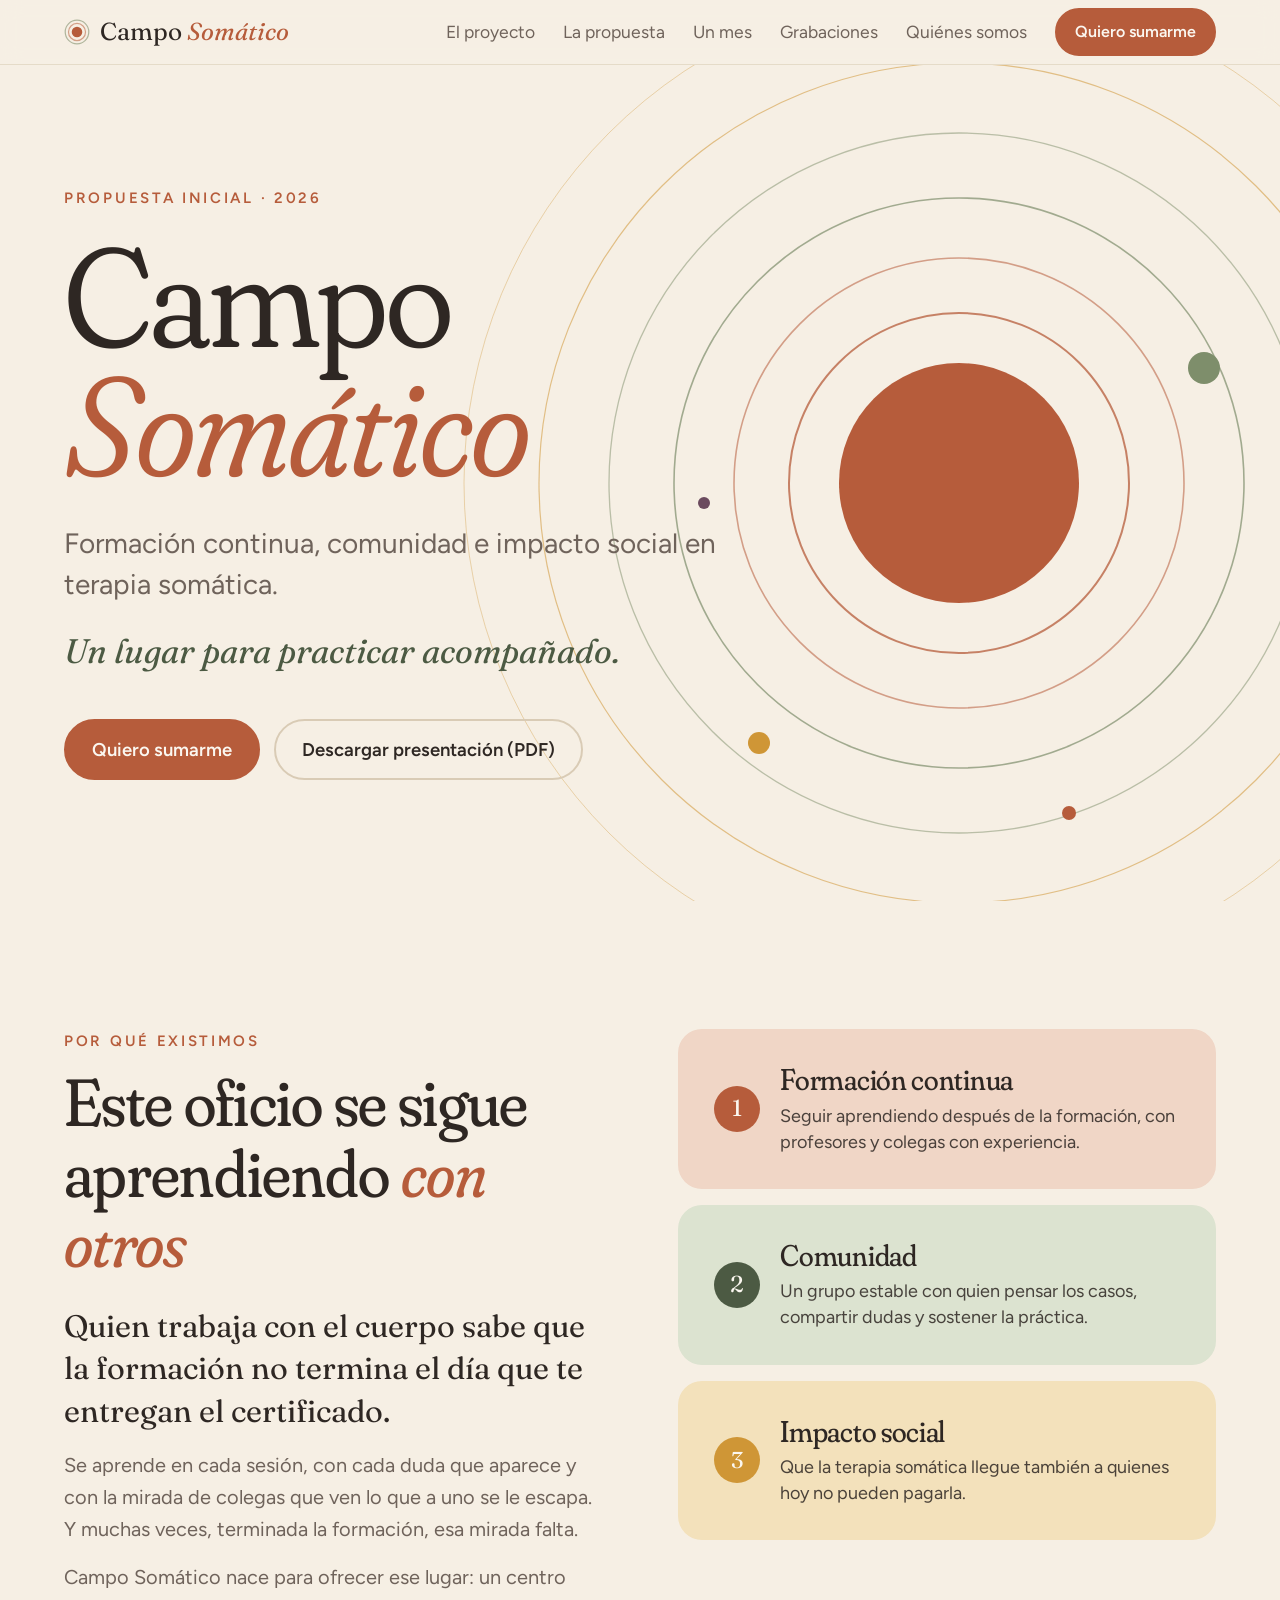
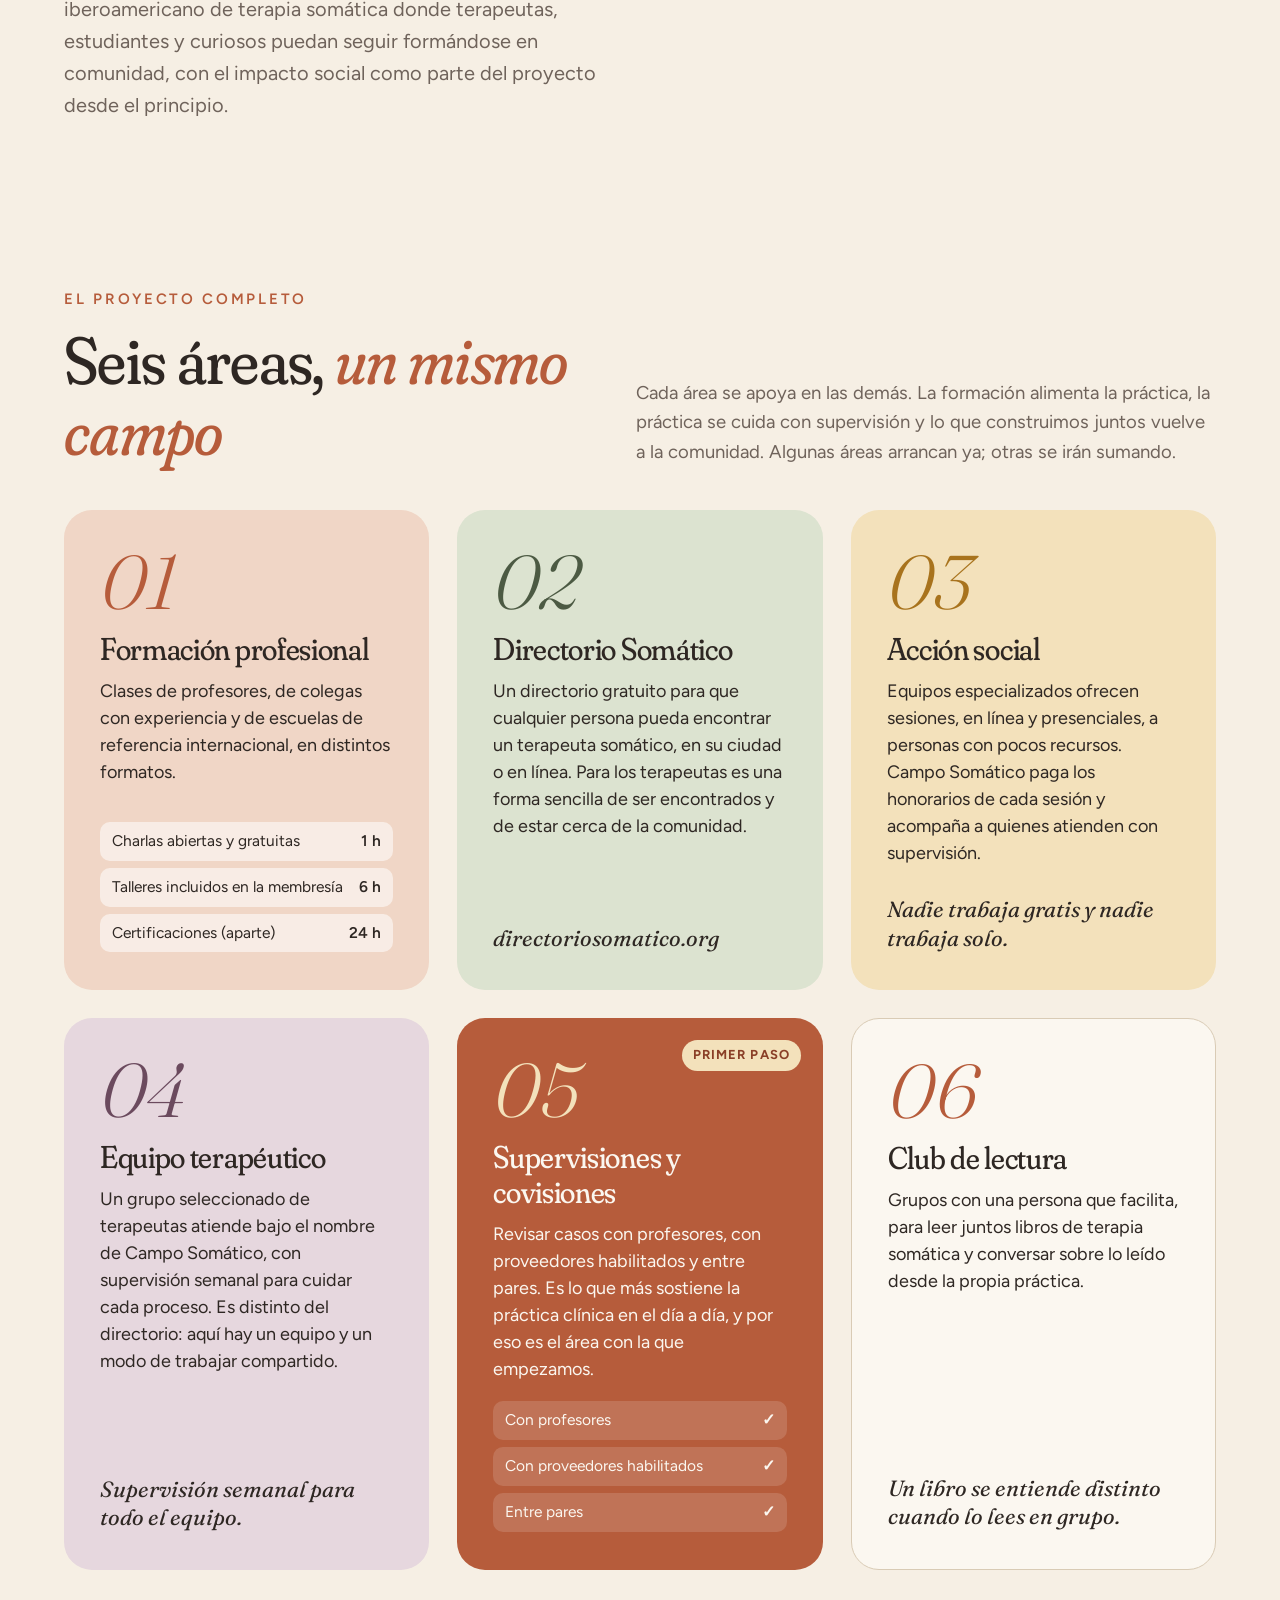
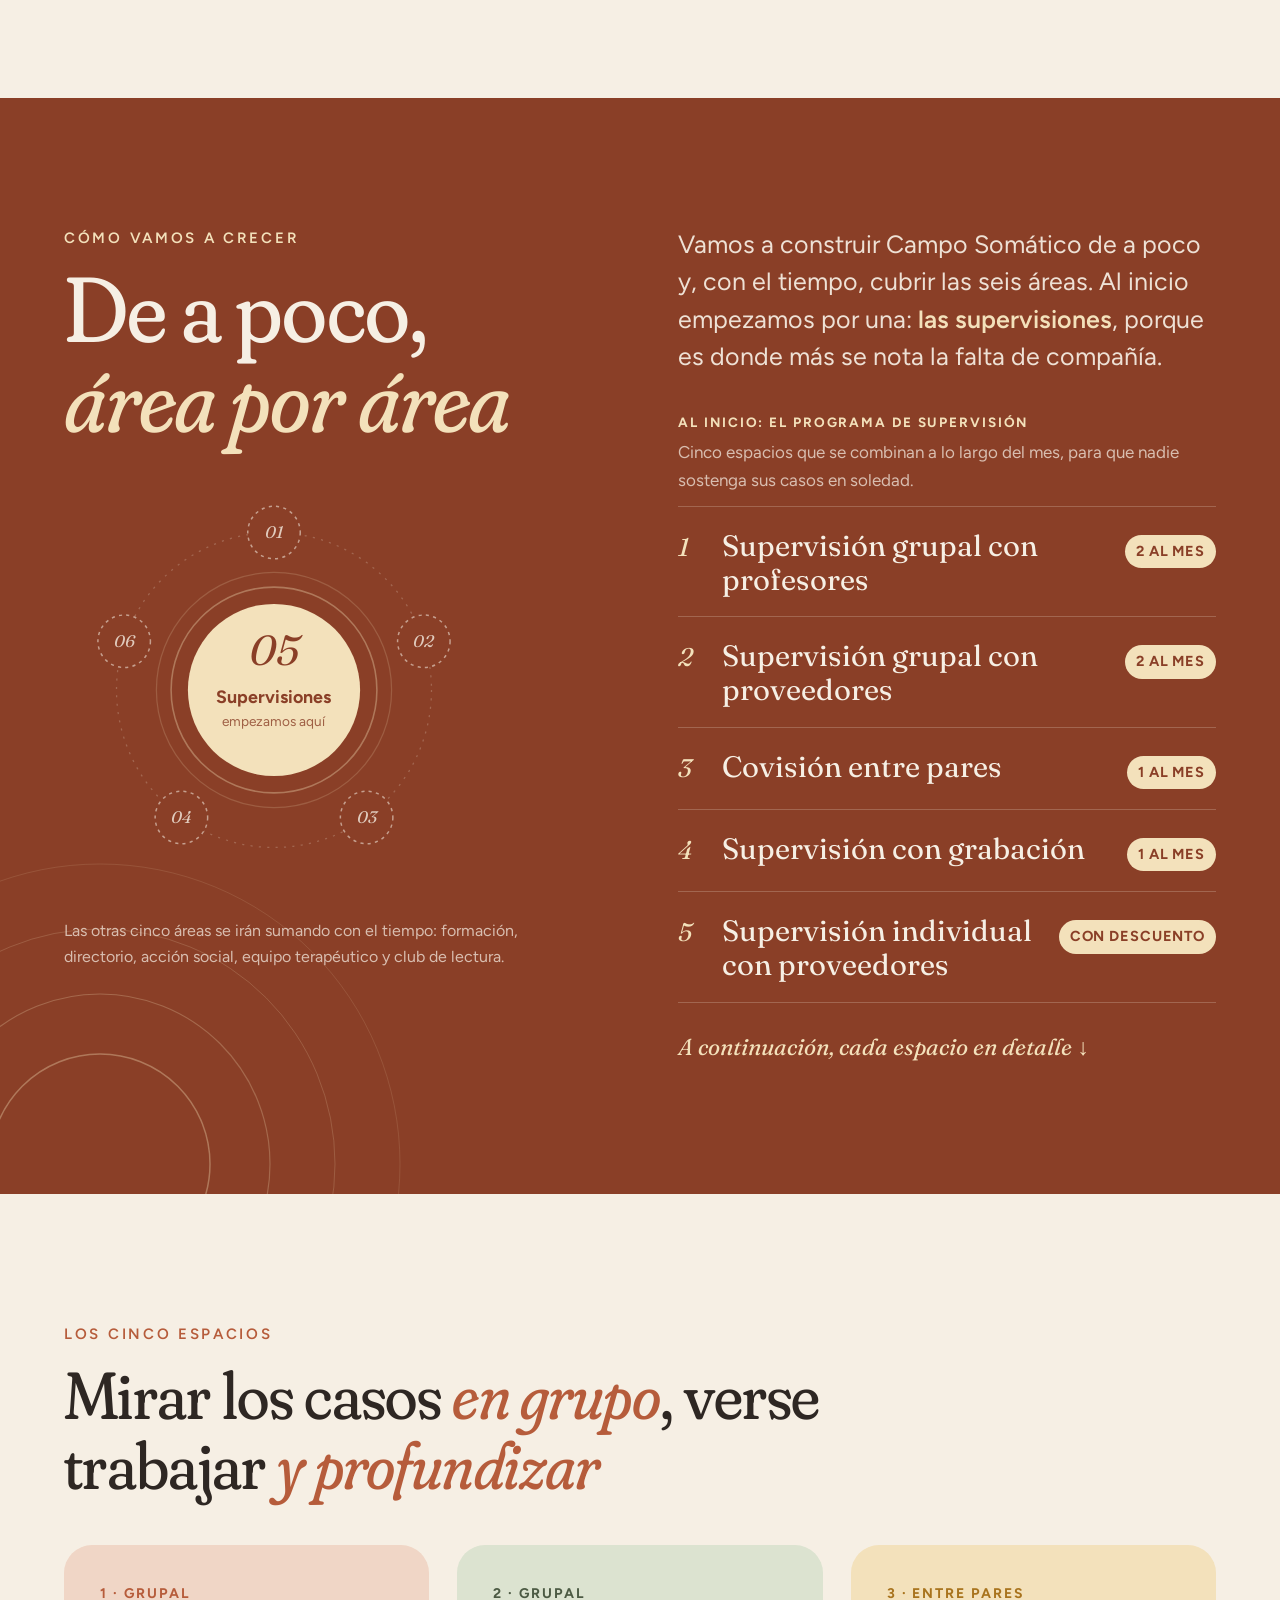
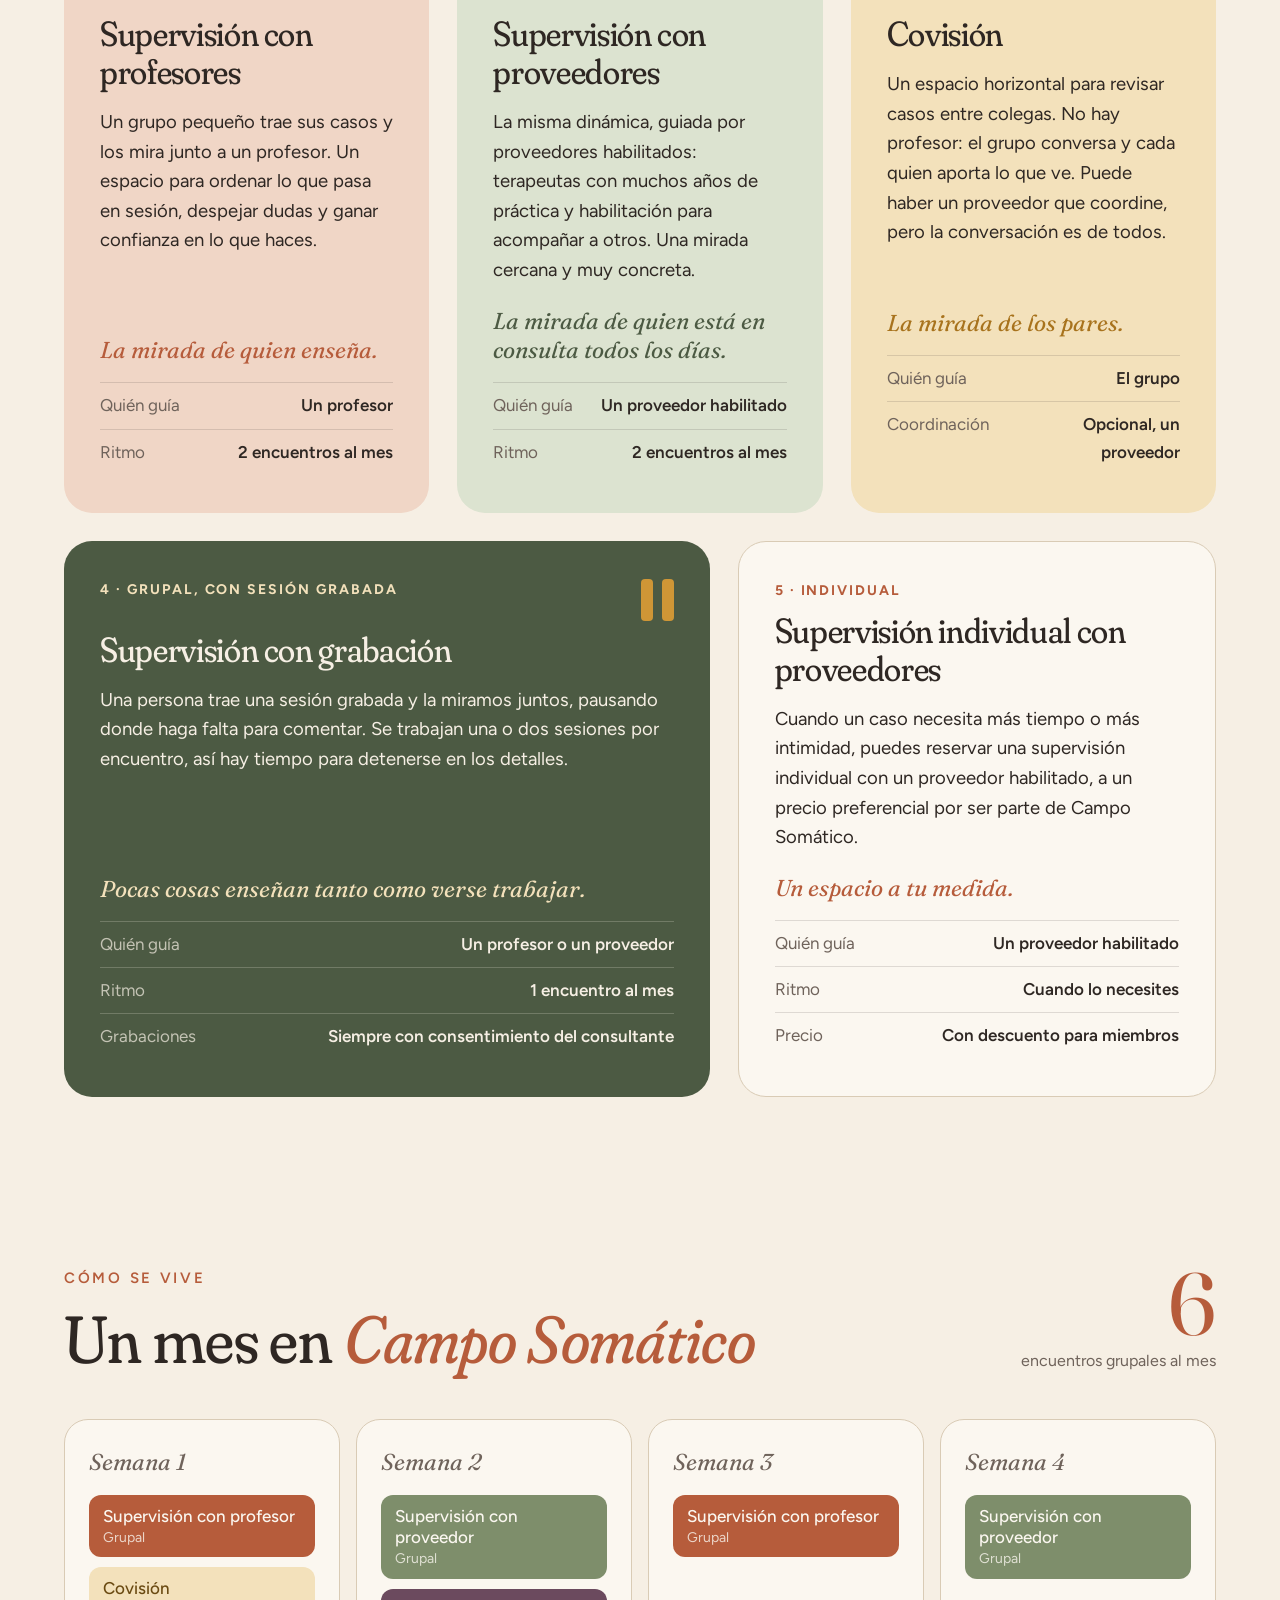
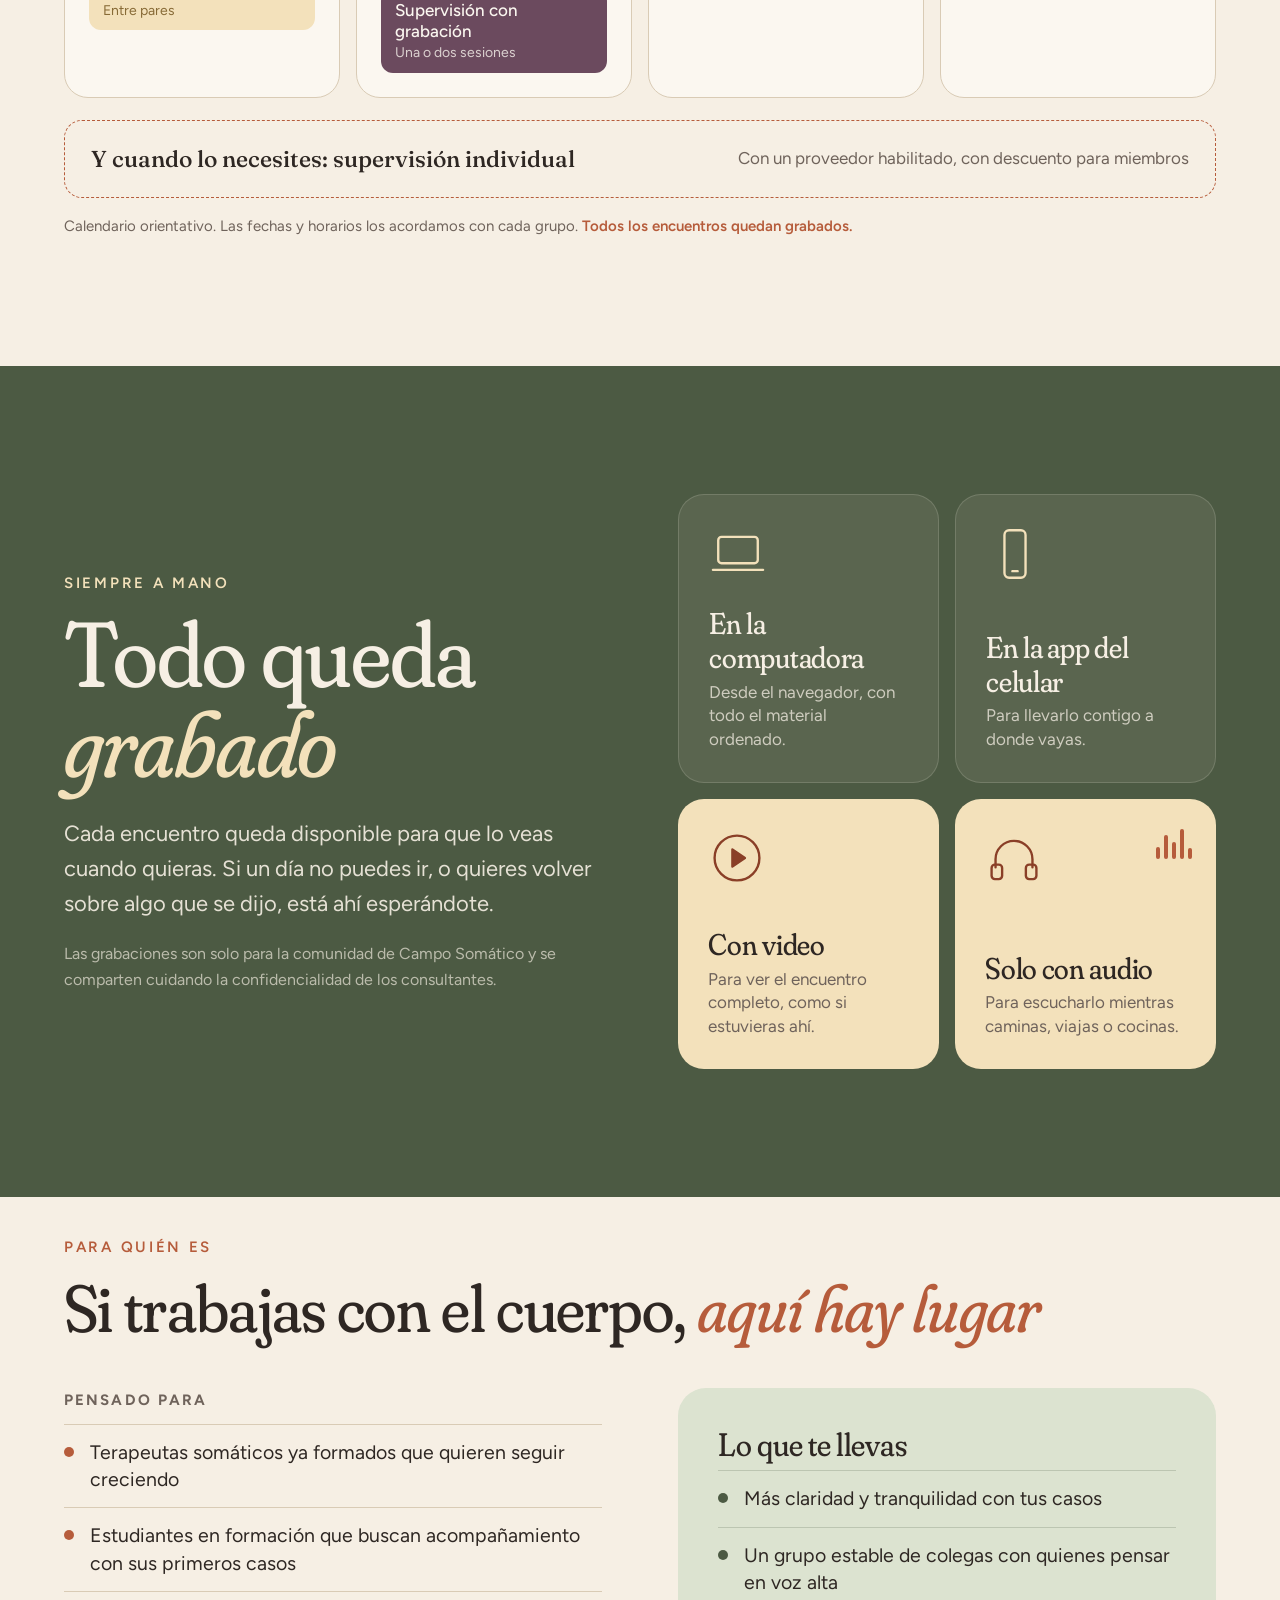
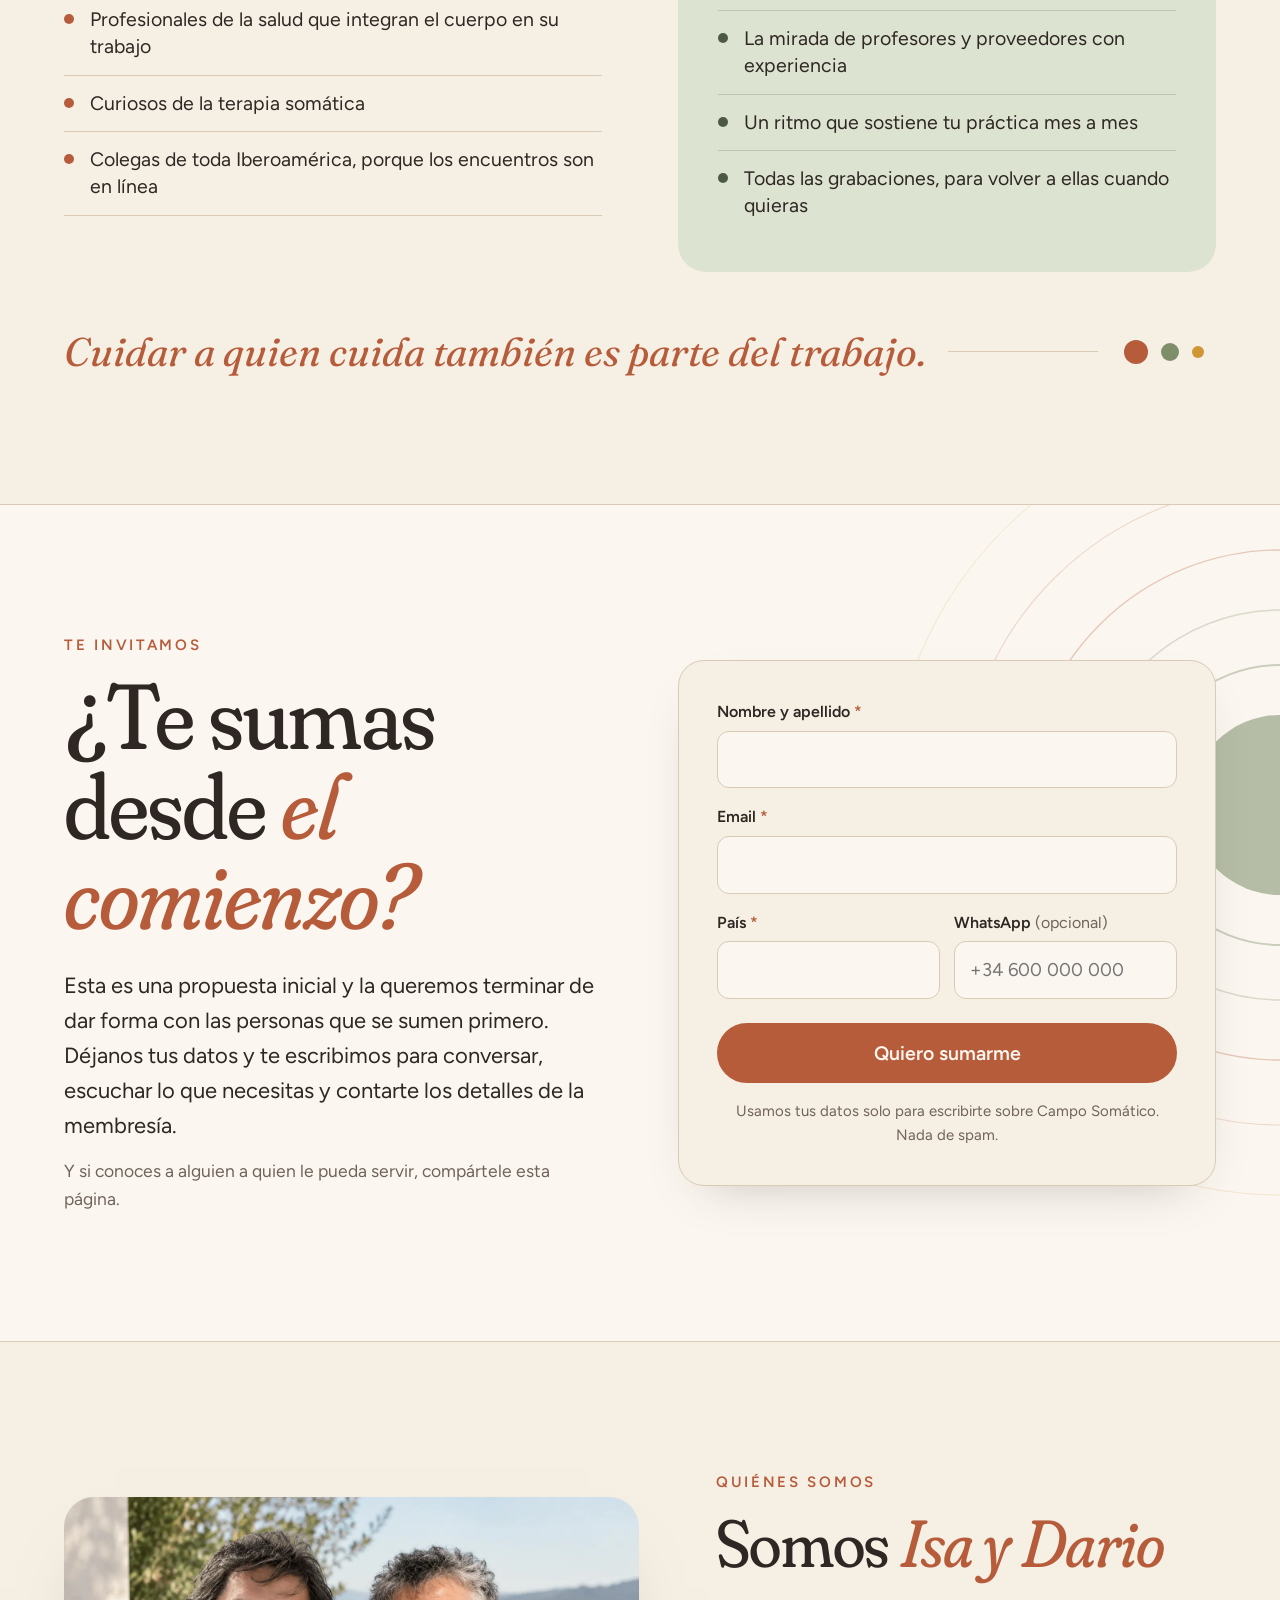
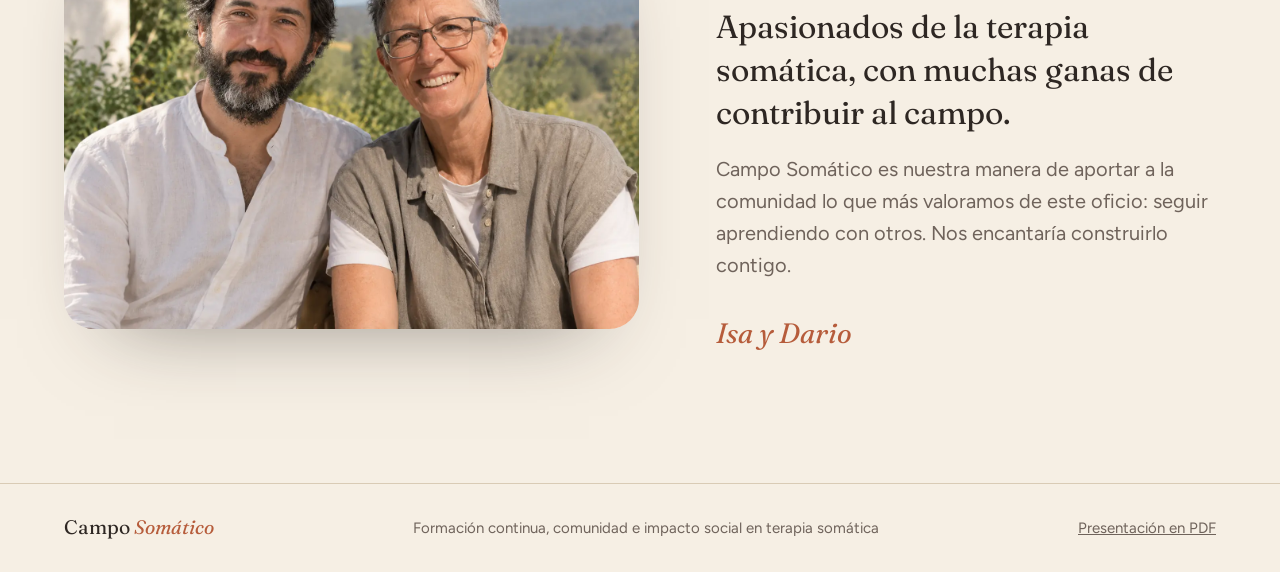
==== commit 5ecf9a96: "v2.7: el área 04 pasa a llamarse 'Equipo terapéutico' En el sitio y en el PDF (mapa de áreas, tarjet" ====
--- a/index.html
+++ b/index.html
@@ -122,7 +122,7 @@
       </article>
       <article class="area t-plum">
         <div class="big">04</div>
-        <h3>Terapia con Campo Somático</h3>
+        <h3>Equipo terapéutico</h3>
         <p>Un grupo seleccionado de terapeutas atiende bajo el nombre de Campo Somático, con supervisión semanal para cuidar cada proceso. Es distinto del directorio: aquí hay un equipo y un modo de trabajar compartido.</p>
         <div class="end">Supervisión semanal para todo el equipo.</div>
       </article>
@@ -164,7 +164,7 @@
       <text x="200" y="234" text-anchor="middle" class="c-sub">empezamos aquí</text>
       <g class="orbit-ring"><g class="sat"><circle cx="200.0" cy="50.0" r="25" fill="#8A3F27" stroke="#F6EFE4" stroke-opacity=".55" stroke-width="1.4" stroke-dasharray="3 4"/><text x="200.0" y="50.0" text-anchor="middle" dominant-baseline="central" class="sat-n">01</text></g><g class="sat"><circle cx="342.7" cy="153.6" r="25" fill="#8A3F27" stroke="#F6EFE4" stroke-opacity=".55" stroke-width="1.4" stroke-dasharray="3 4"/><text x="342.7" y="153.6" text-anchor="middle" dominant-baseline="central" class="sat-n">02</text></g><g class="sat"><circle cx="288.2" cy="321.4" r="25" fill="#8A3F27" stroke="#F6EFE4" stroke-opacity=".55" stroke-width="1.4" stroke-dasharray="3 4"/><text x="288.2" y="321.4" text-anchor="middle" dominant-baseline="central" class="sat-n">03</text></g><g class="sat"><circle cx="111.8" cy="321.4" r="25" fill="#8A3F27" stroke="#F6EFE4" stroke-opacity=".55" stroke-width="1.4" stroke-dasharray="3 4"/><text x="111.8" y="321.4" text-anchor="middle" dominant-baseline="central" class="sat-n">04</text></g><g class="sat"><circle cx="57.3" cy="153.6" r="25" fill="#8A3F27" stroke="#F6EFE4" stroke-opacity=".55" stroke-width="1.4" stroke-dasharray="3 4"/><text x="57.3" y="153.6" text-anchor="middle" dominant-baseline="central" class="sat-n">06</text></g></g>
     </svg>
-      <p class="cap">Las otras cinco áreas se irán sumando con el tiempo: formación, directorio, acción social, terapia y club de lectura.</p>
+      <p class="cap">Las otras cinco áreas se irán sumando con el tiempo: formación, directorio, acción social, equipo terapéutico y club de lectura.</p>
     </div>
     <div class="grow-right">
       <p class="intro">Vamos a construir Campo Somático de a poco y, con el tiempo, cubrir las seis áreas. Al inicio empezamos por una: <b>las supervisiones</b>, porque es donde más se nota la falta de compañía.</p>
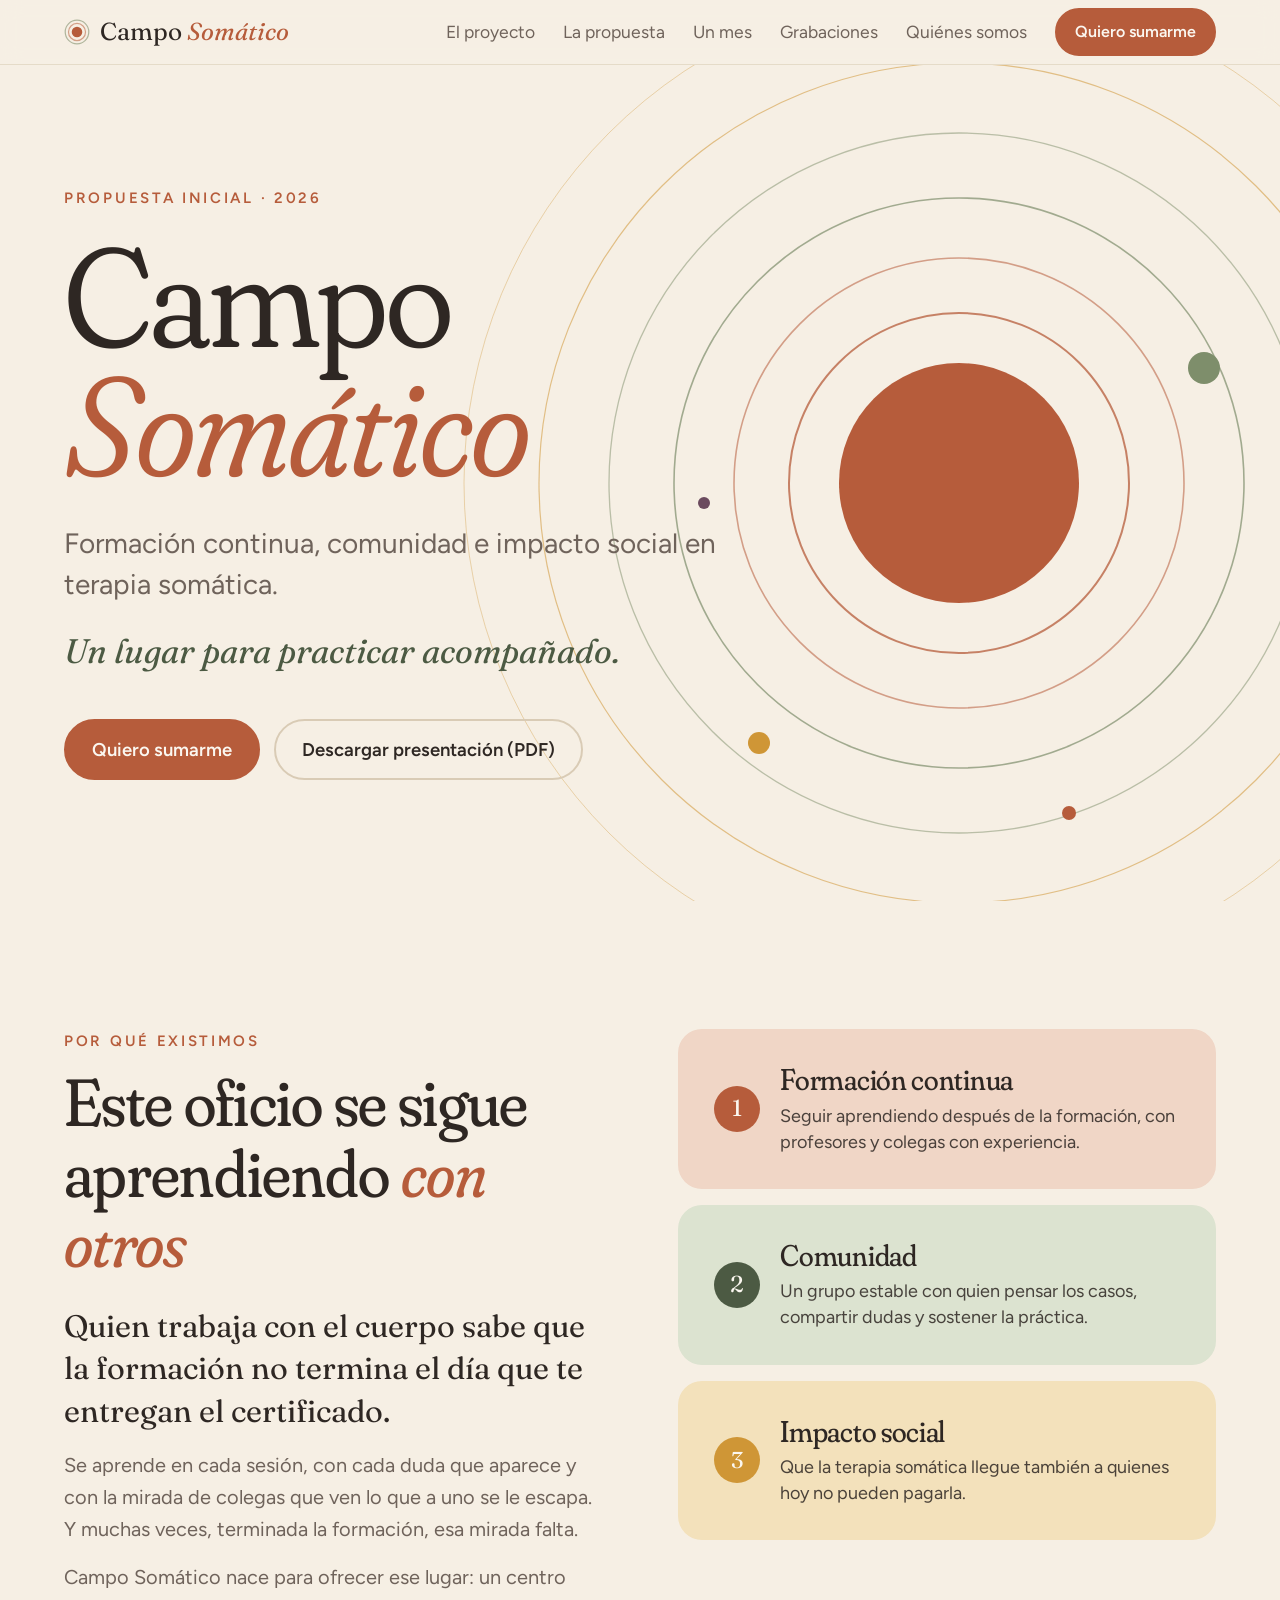
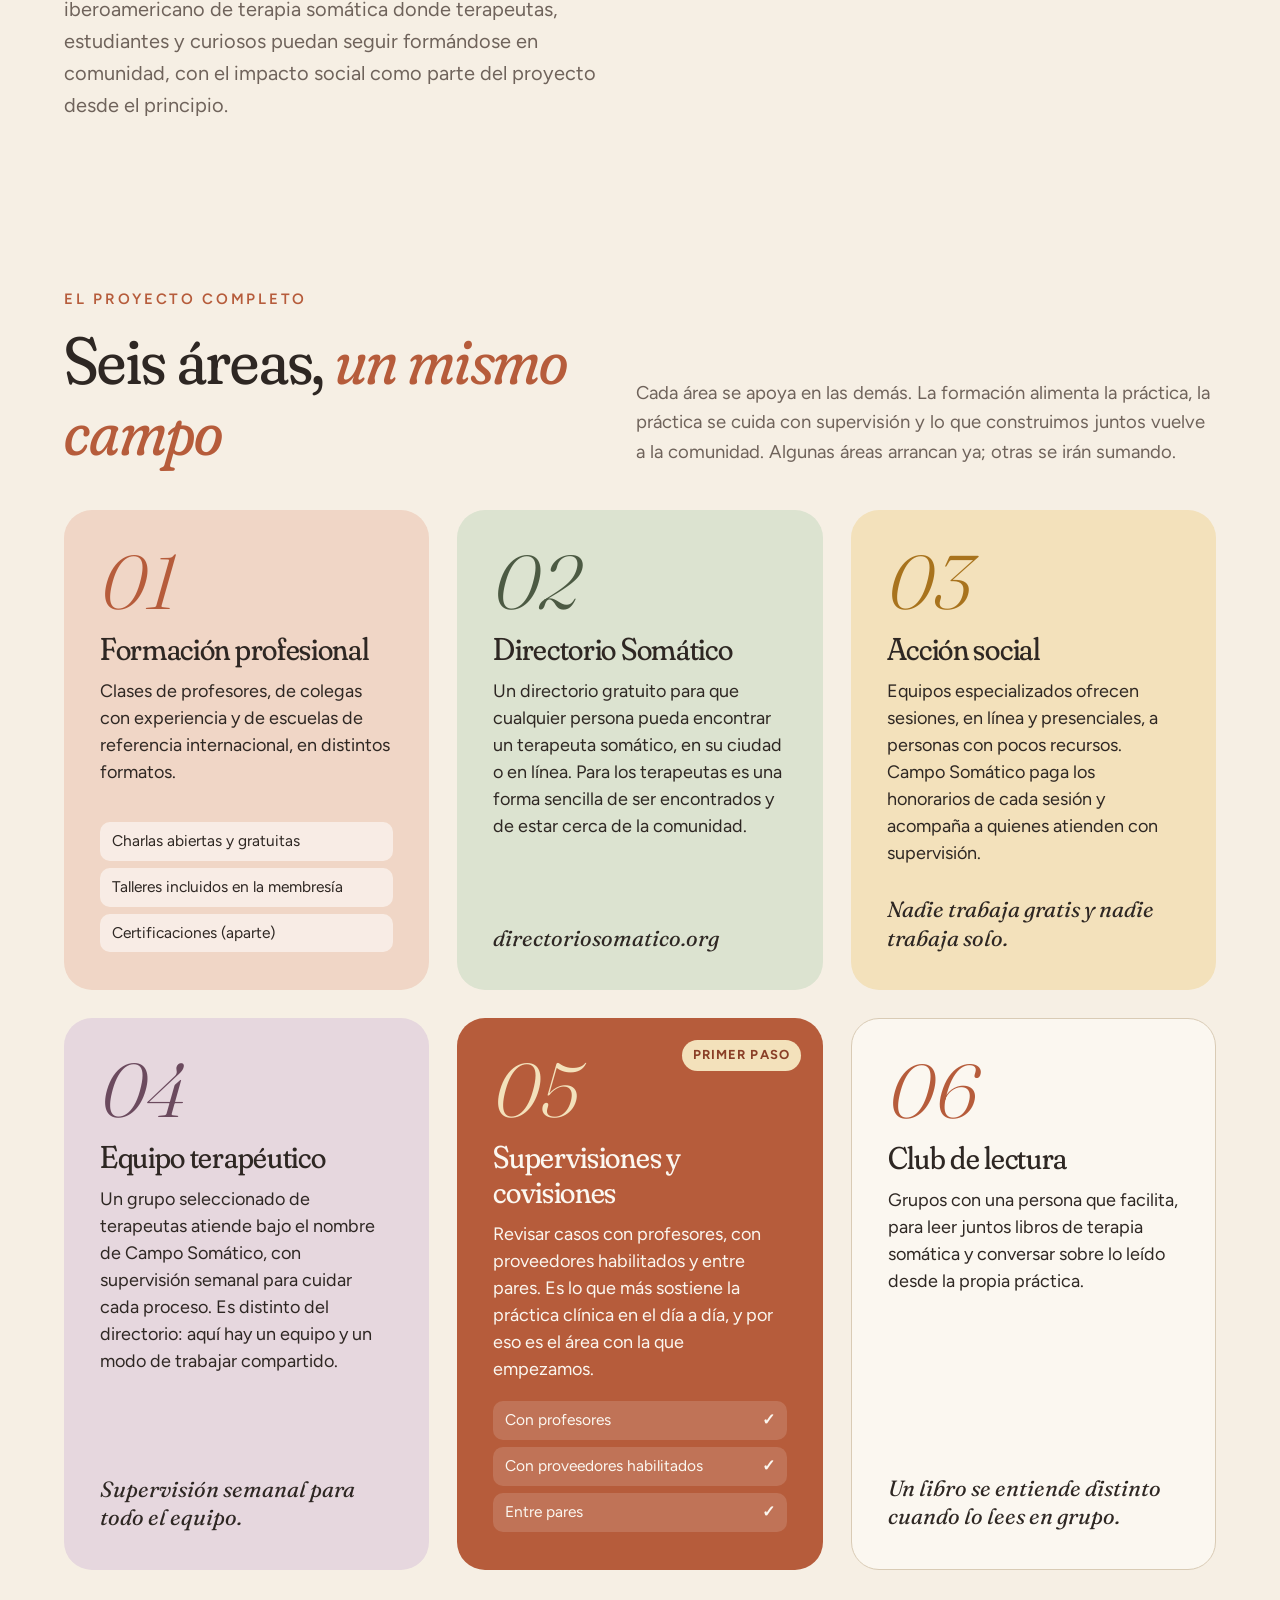
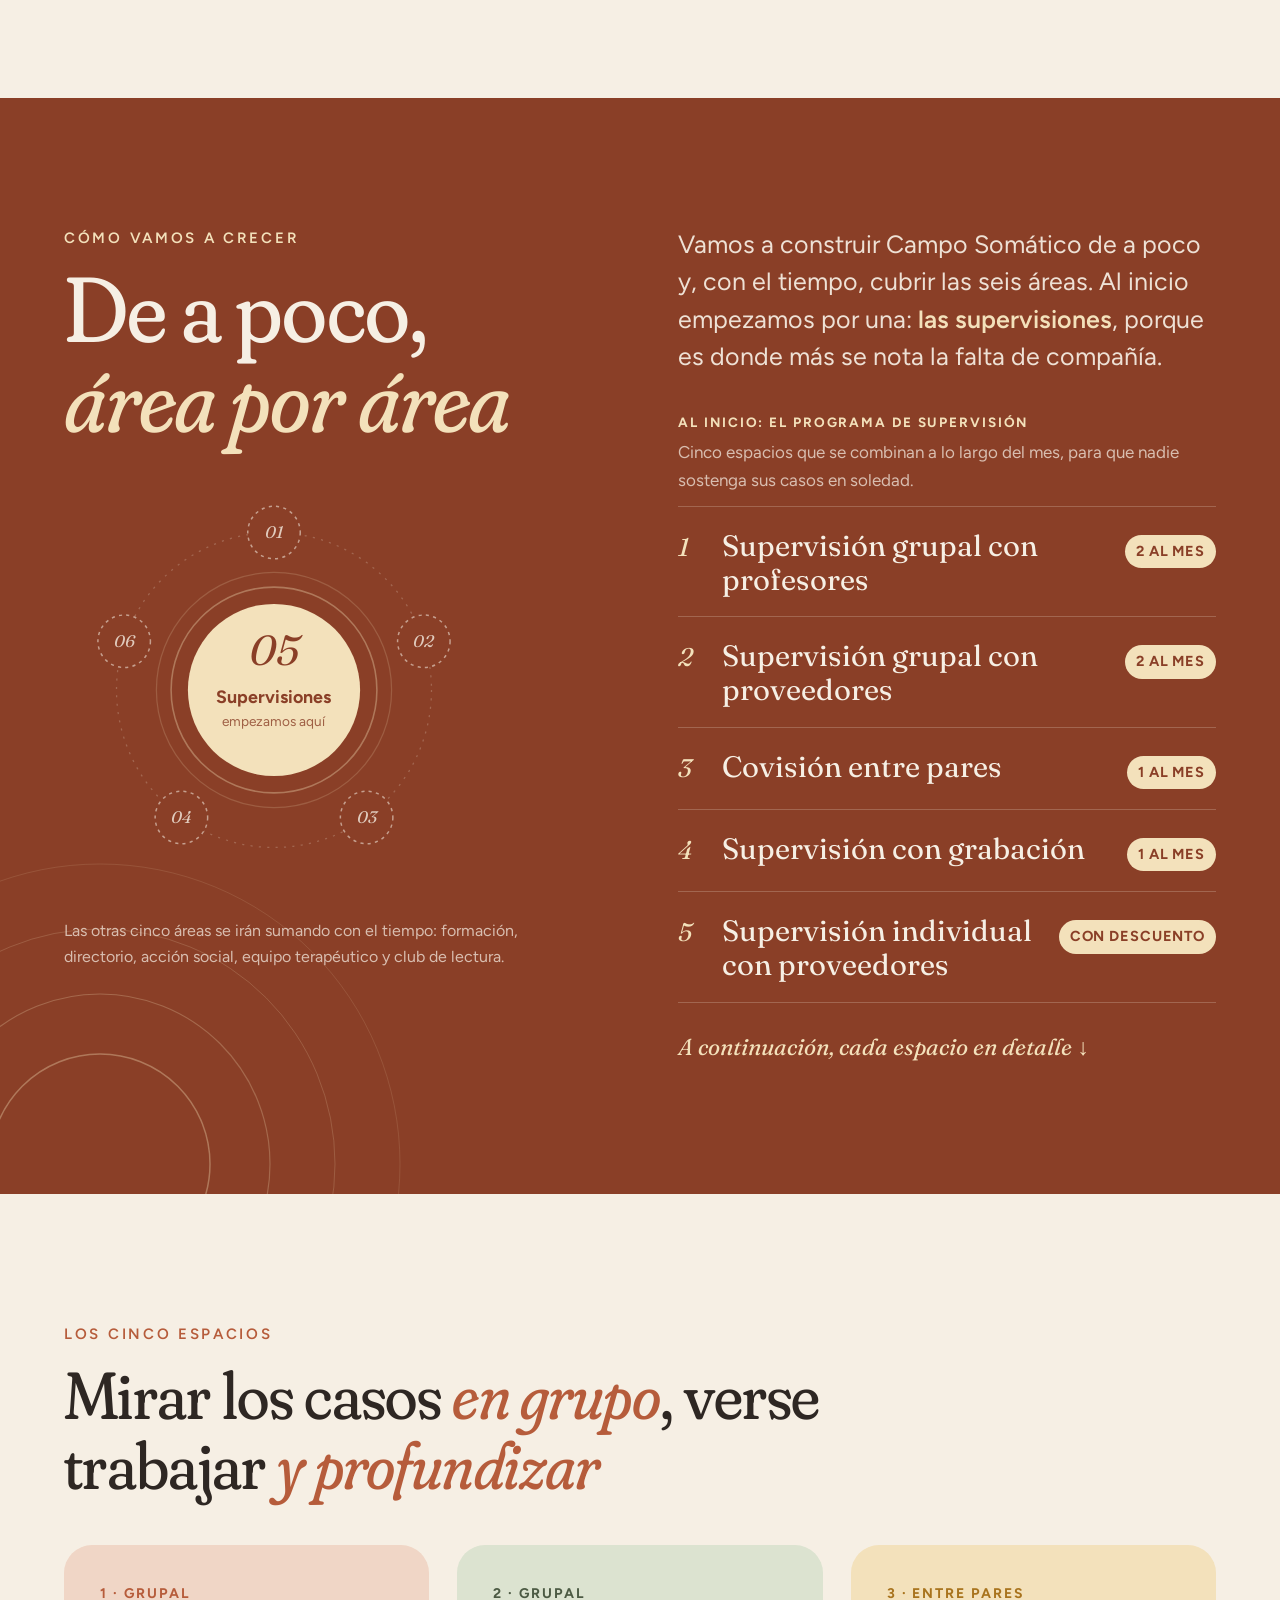
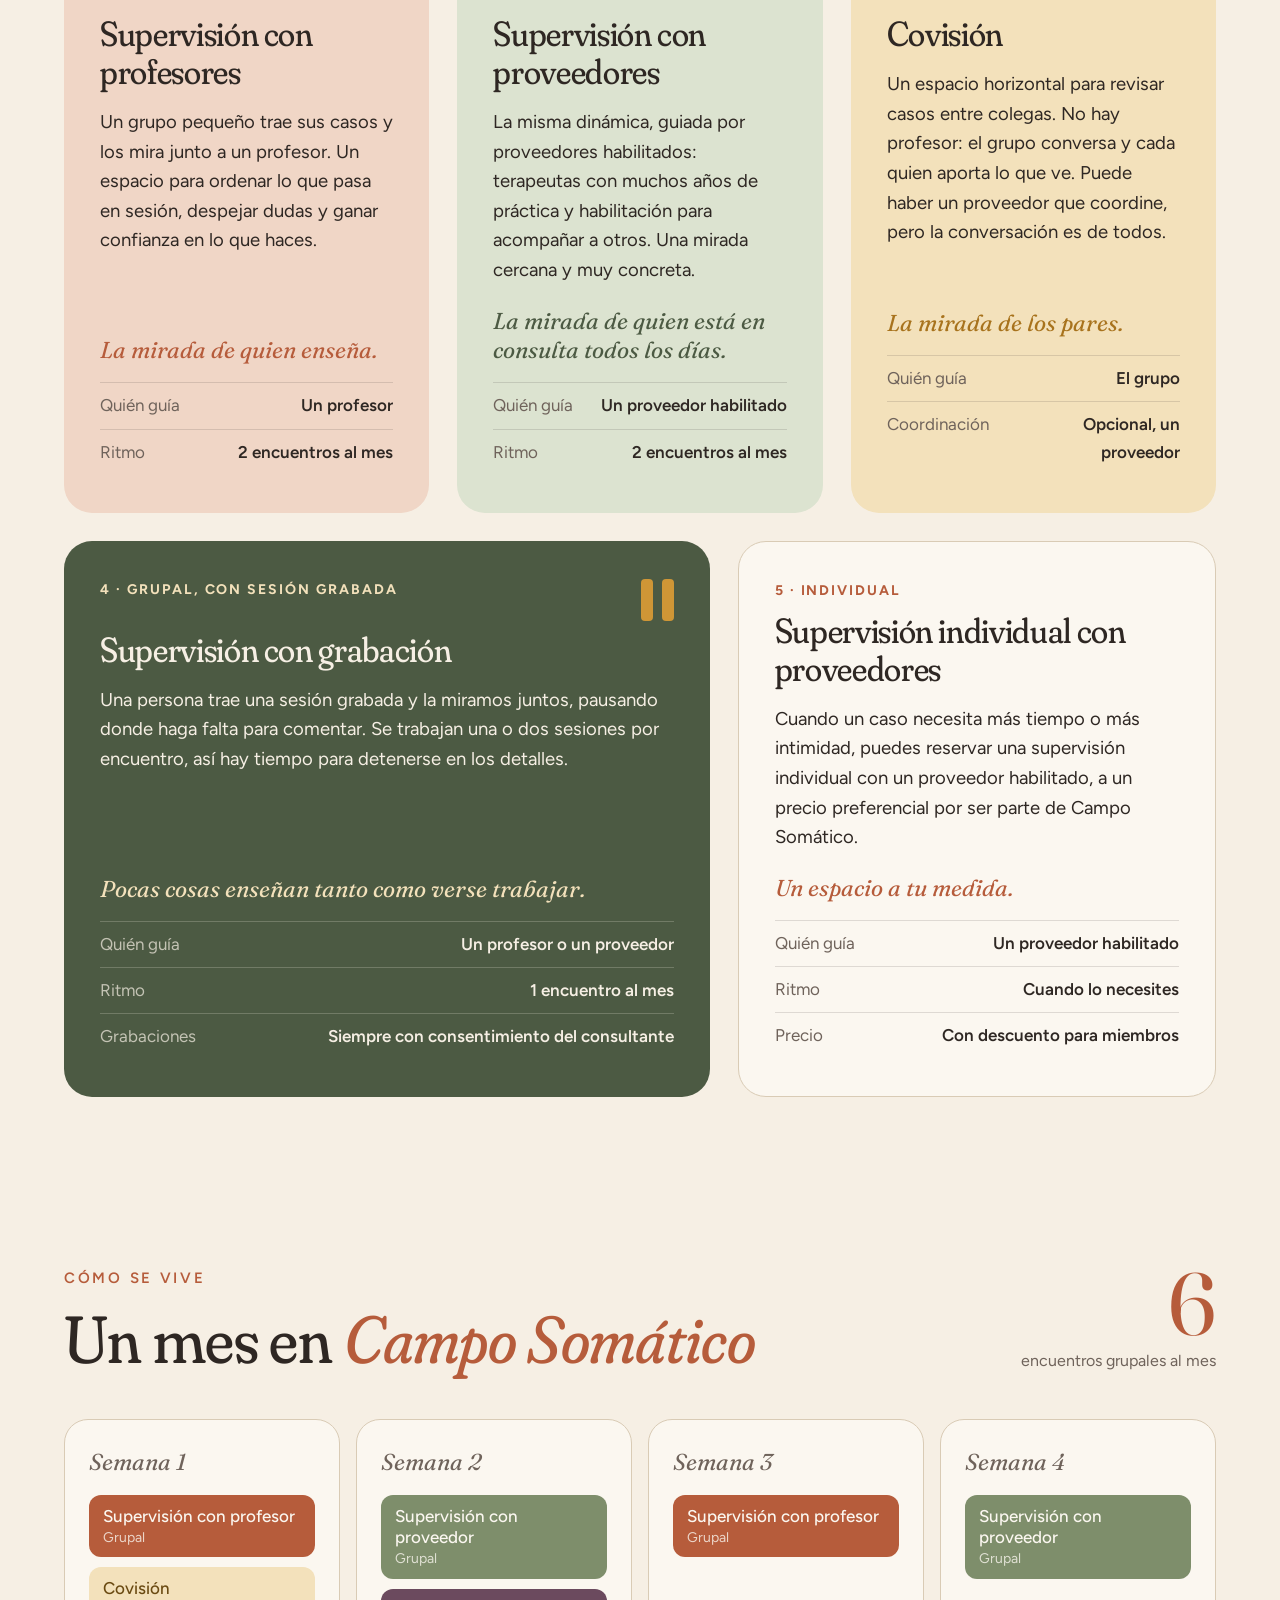
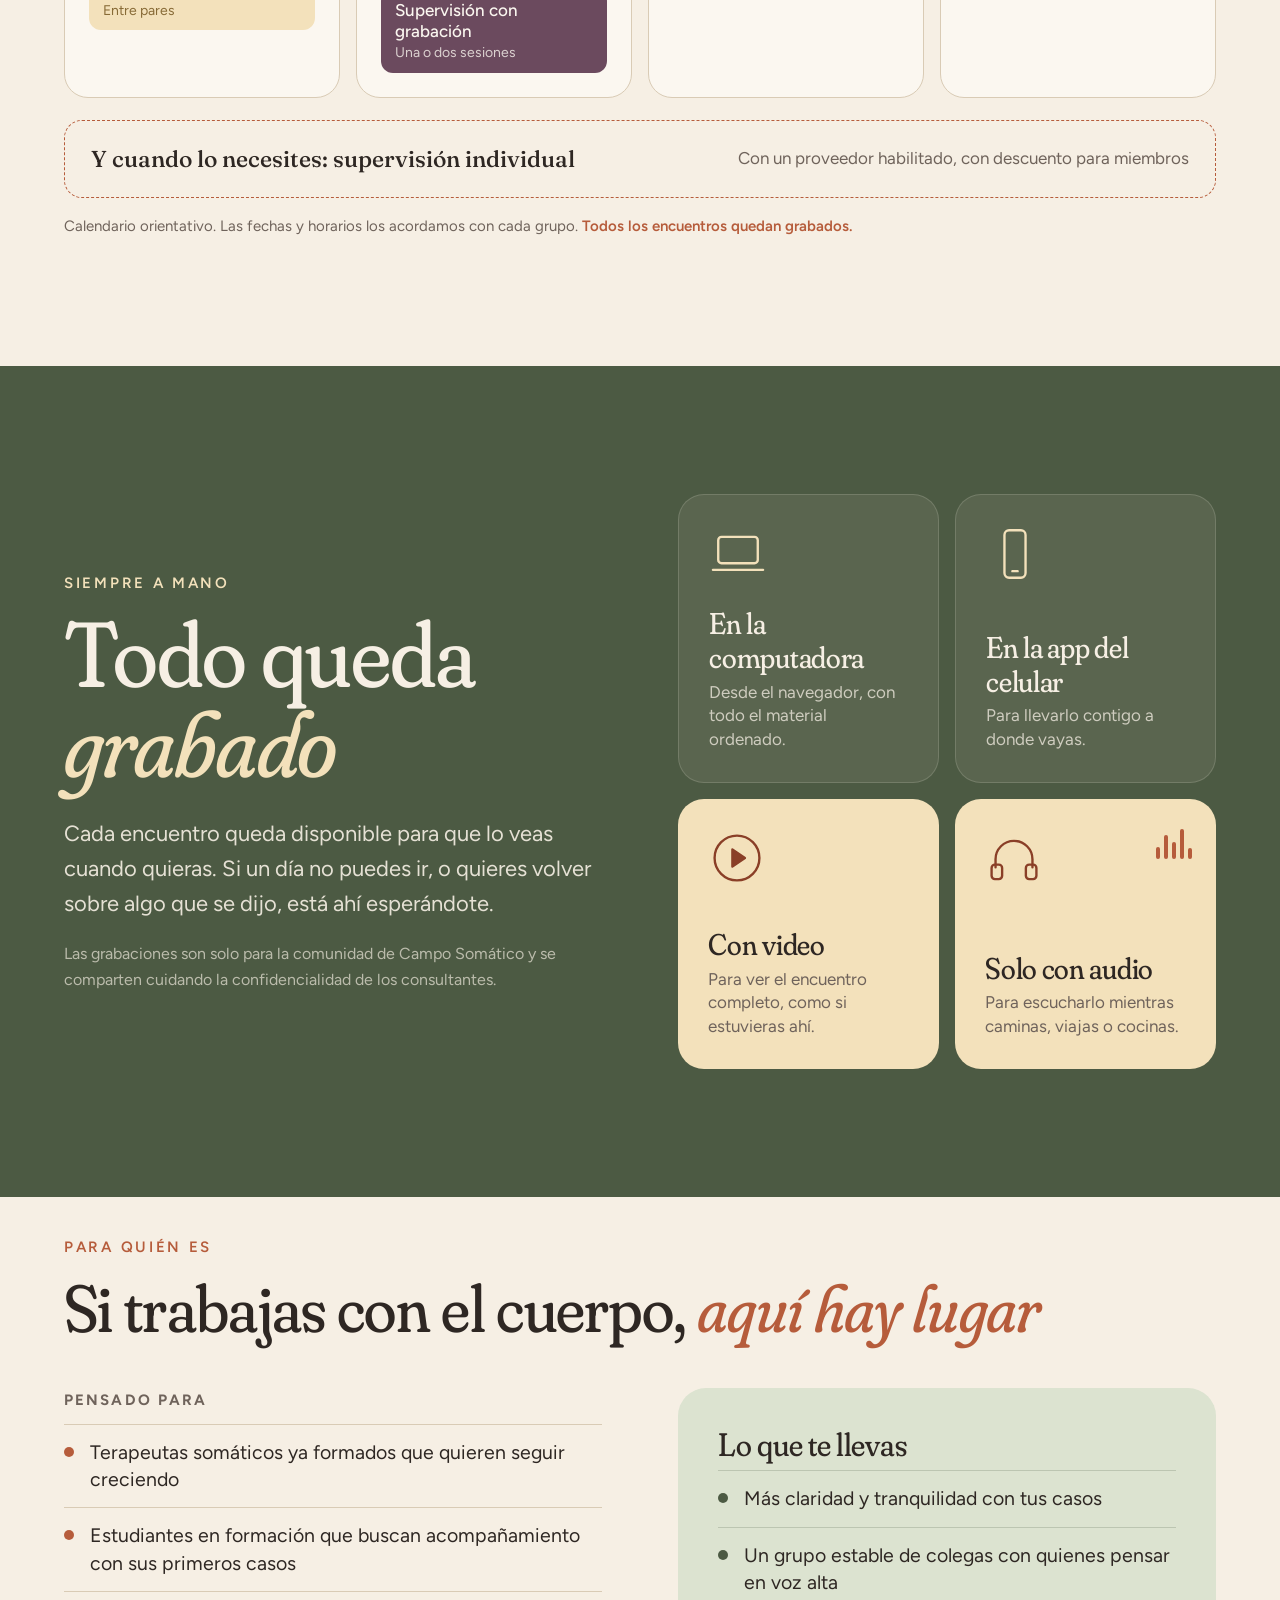
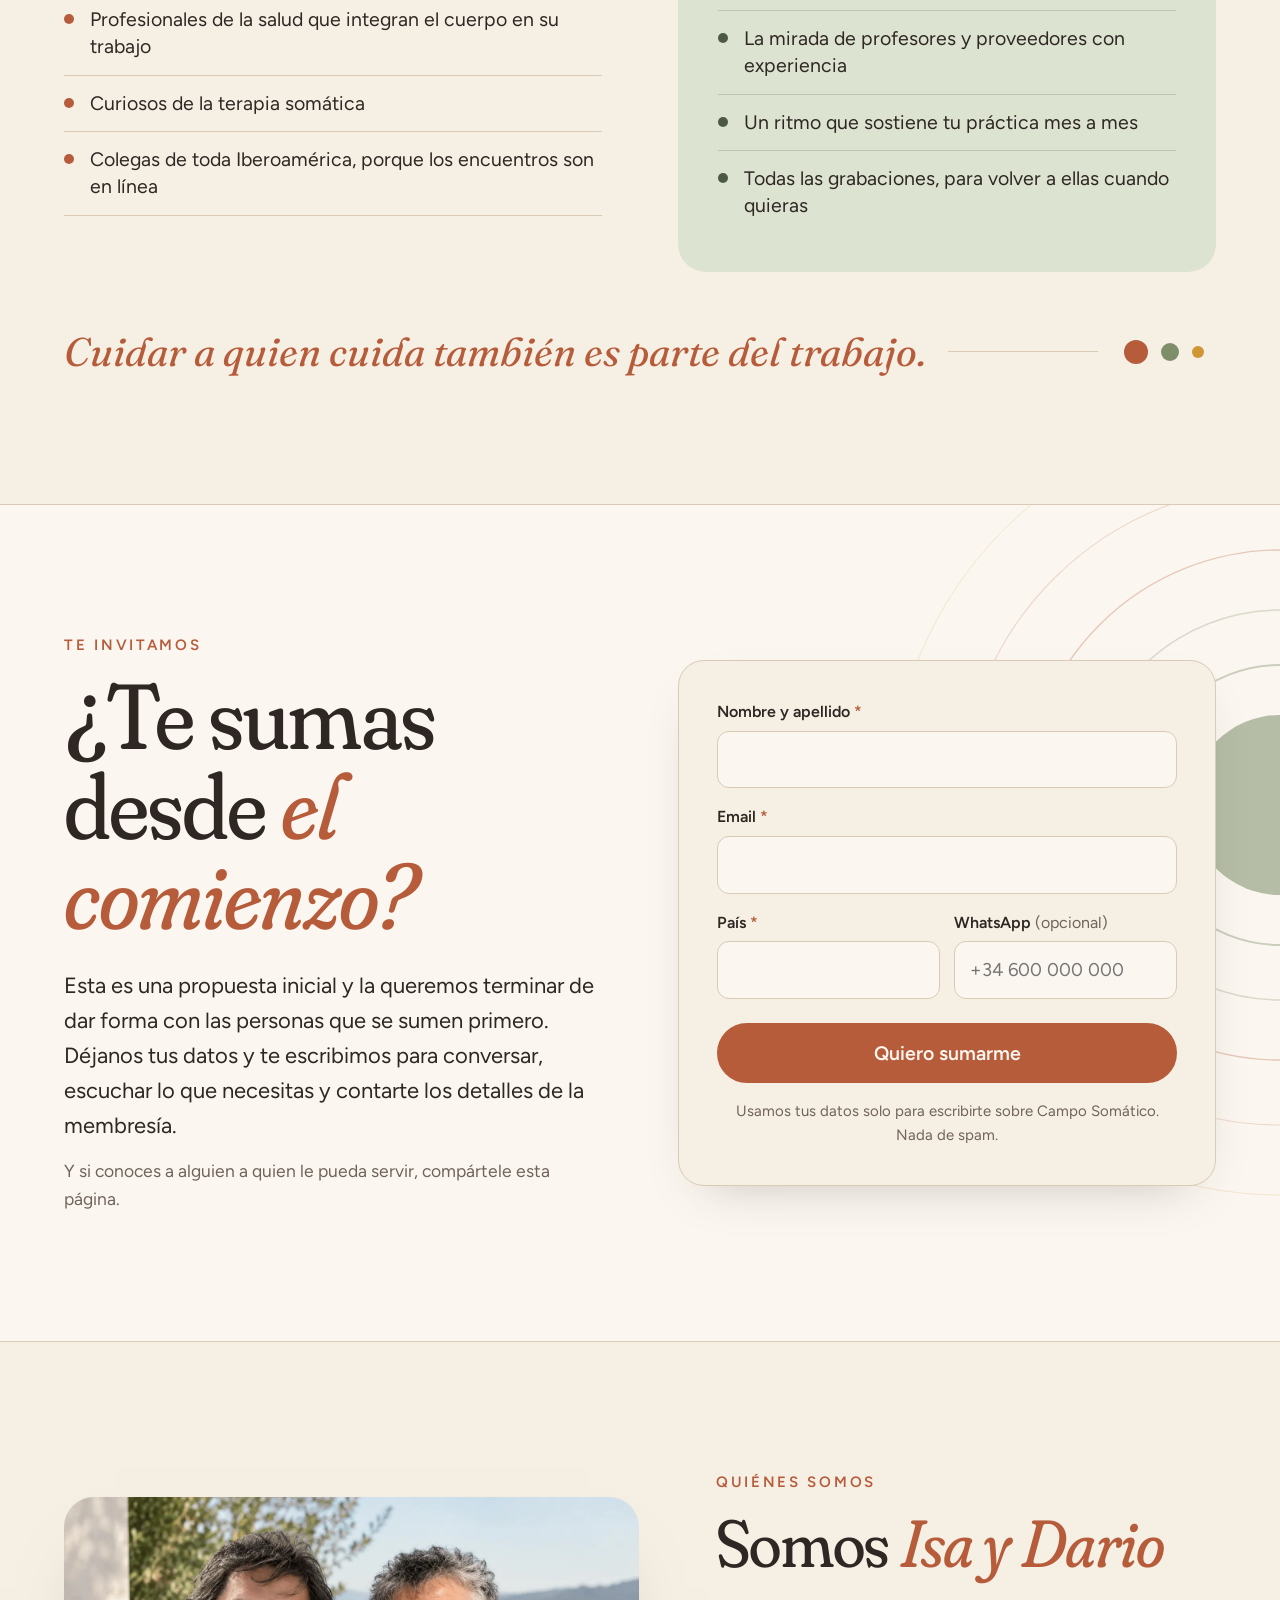
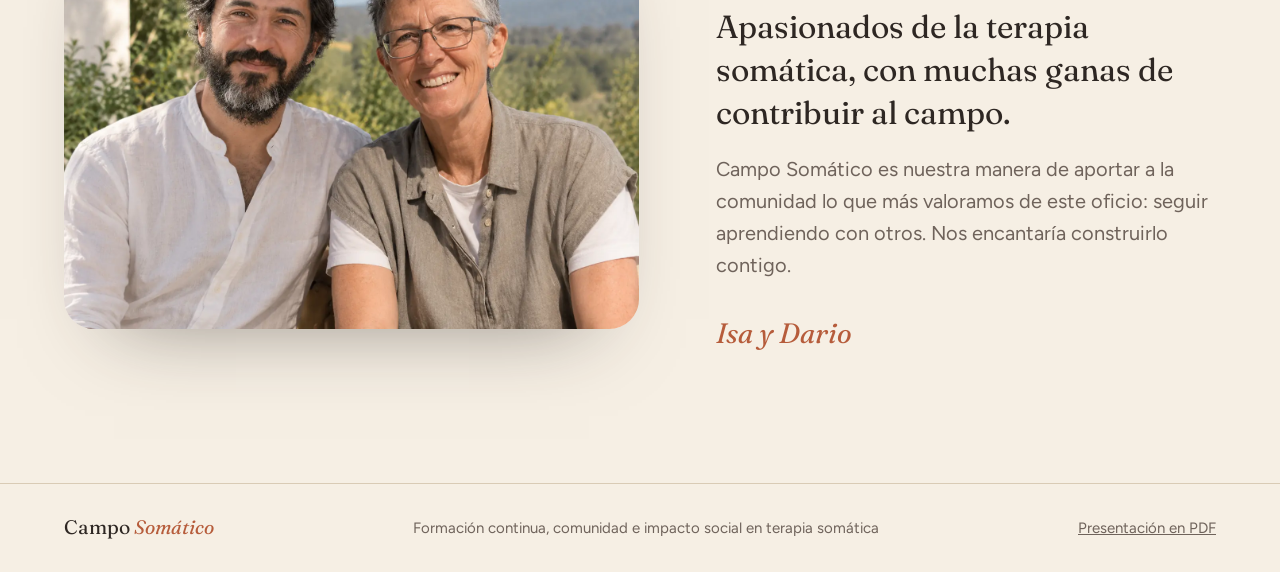
==== commit 3e628ed2: "v2.8: sin horas en los formatos de formación Se quitan '1 h', '6 h' y '24 h' de charlas, talleres y " ====
--- a/index.html
+++ b/index.html
@@ -103,9 +103,9 @@
         <h3>Formación profesional</h3>
         <p>Clases de profesores, de colegas con experiencia y de escuelas de referencia internacional, en distintos formatos.</p>
         <div class="chips">
-          <div class="chip"><span>Charlas abiertas y gratuitas</span><b>1 h</b></div>
-          <div class="chip"><span>Talleres incluidos en la membresía</span><b>6 h</b></div>
-          <div class="chip"><span>Certificaciones (aparte)</span><b>24 h</b></div>
+          <div class="chip"><span>Charlas abiertas y gratuitas</span></div>
+          <div class="chip"><span>Talleres incluidos en la membresía</span></div>
+          <div class="chip"><span>Certificaciones (aparte)</span></div>
         </div>
       </article>
       <article class="area t-sage">
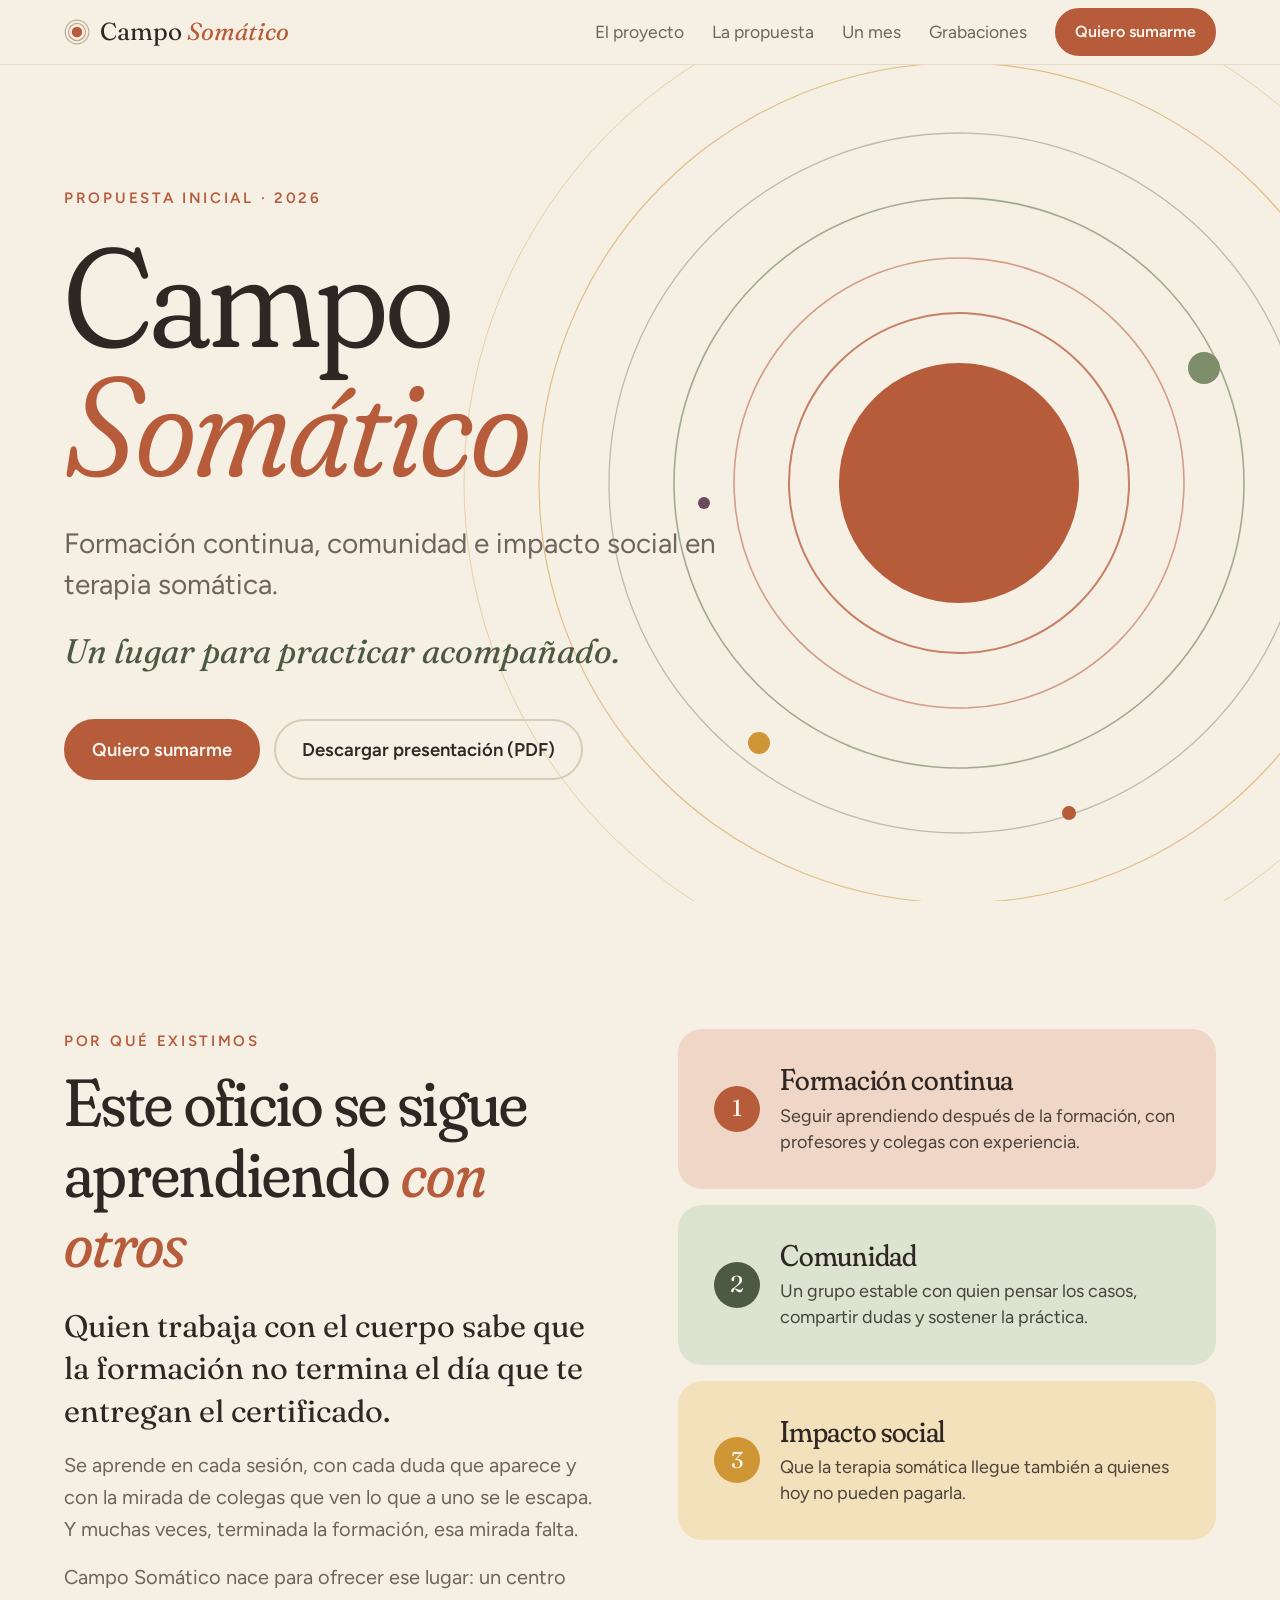
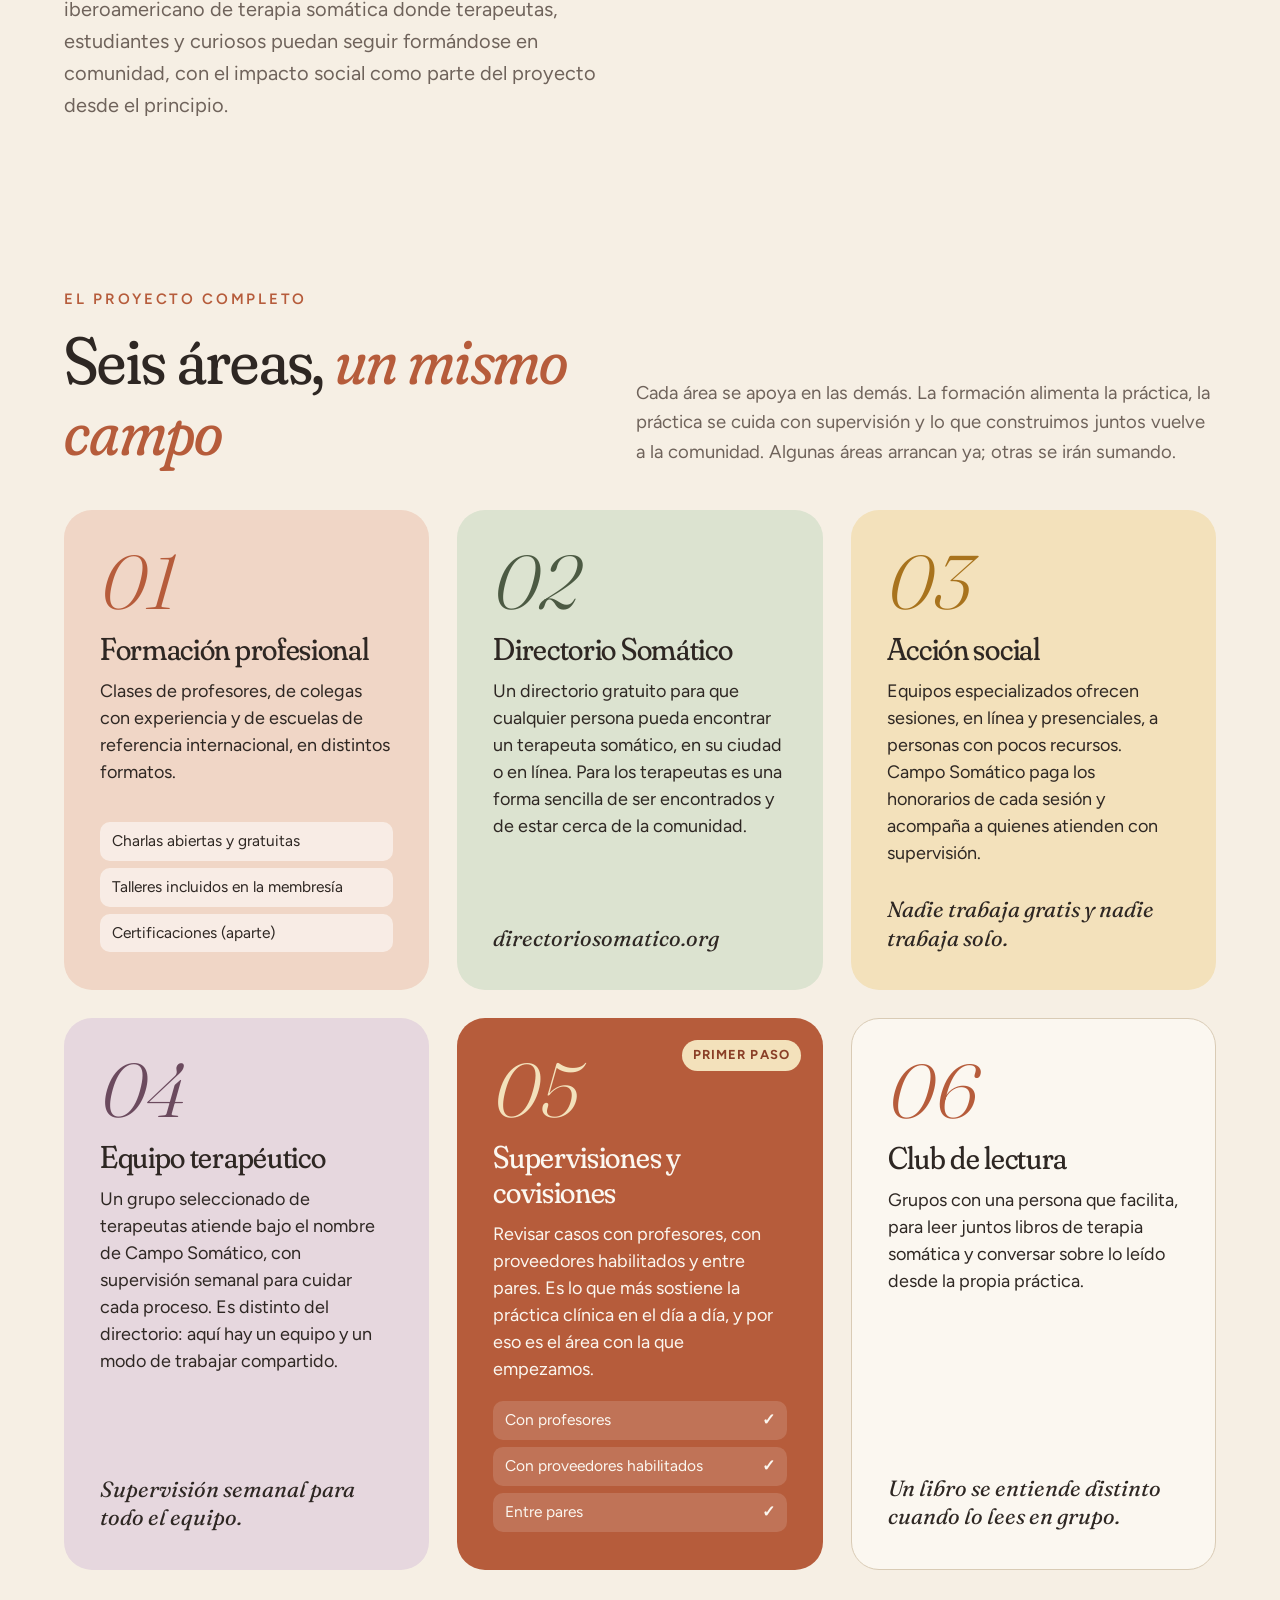
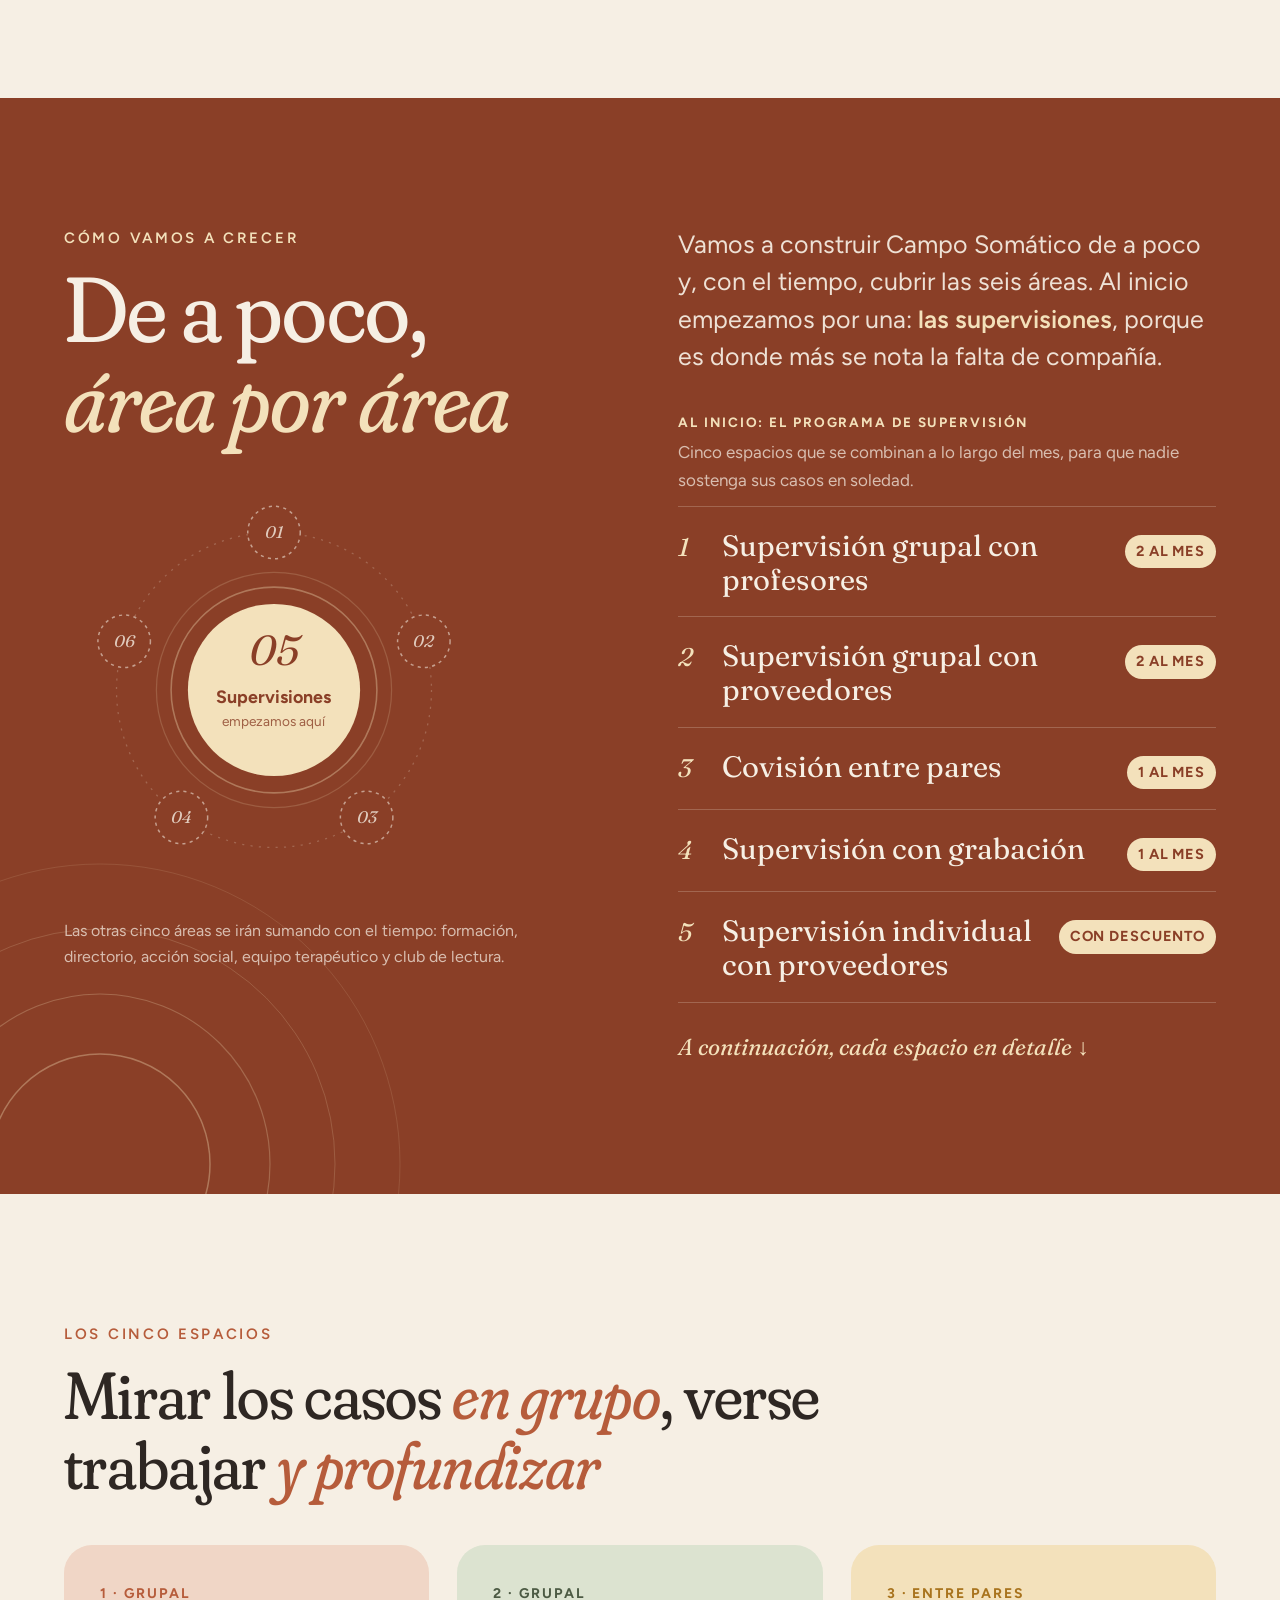
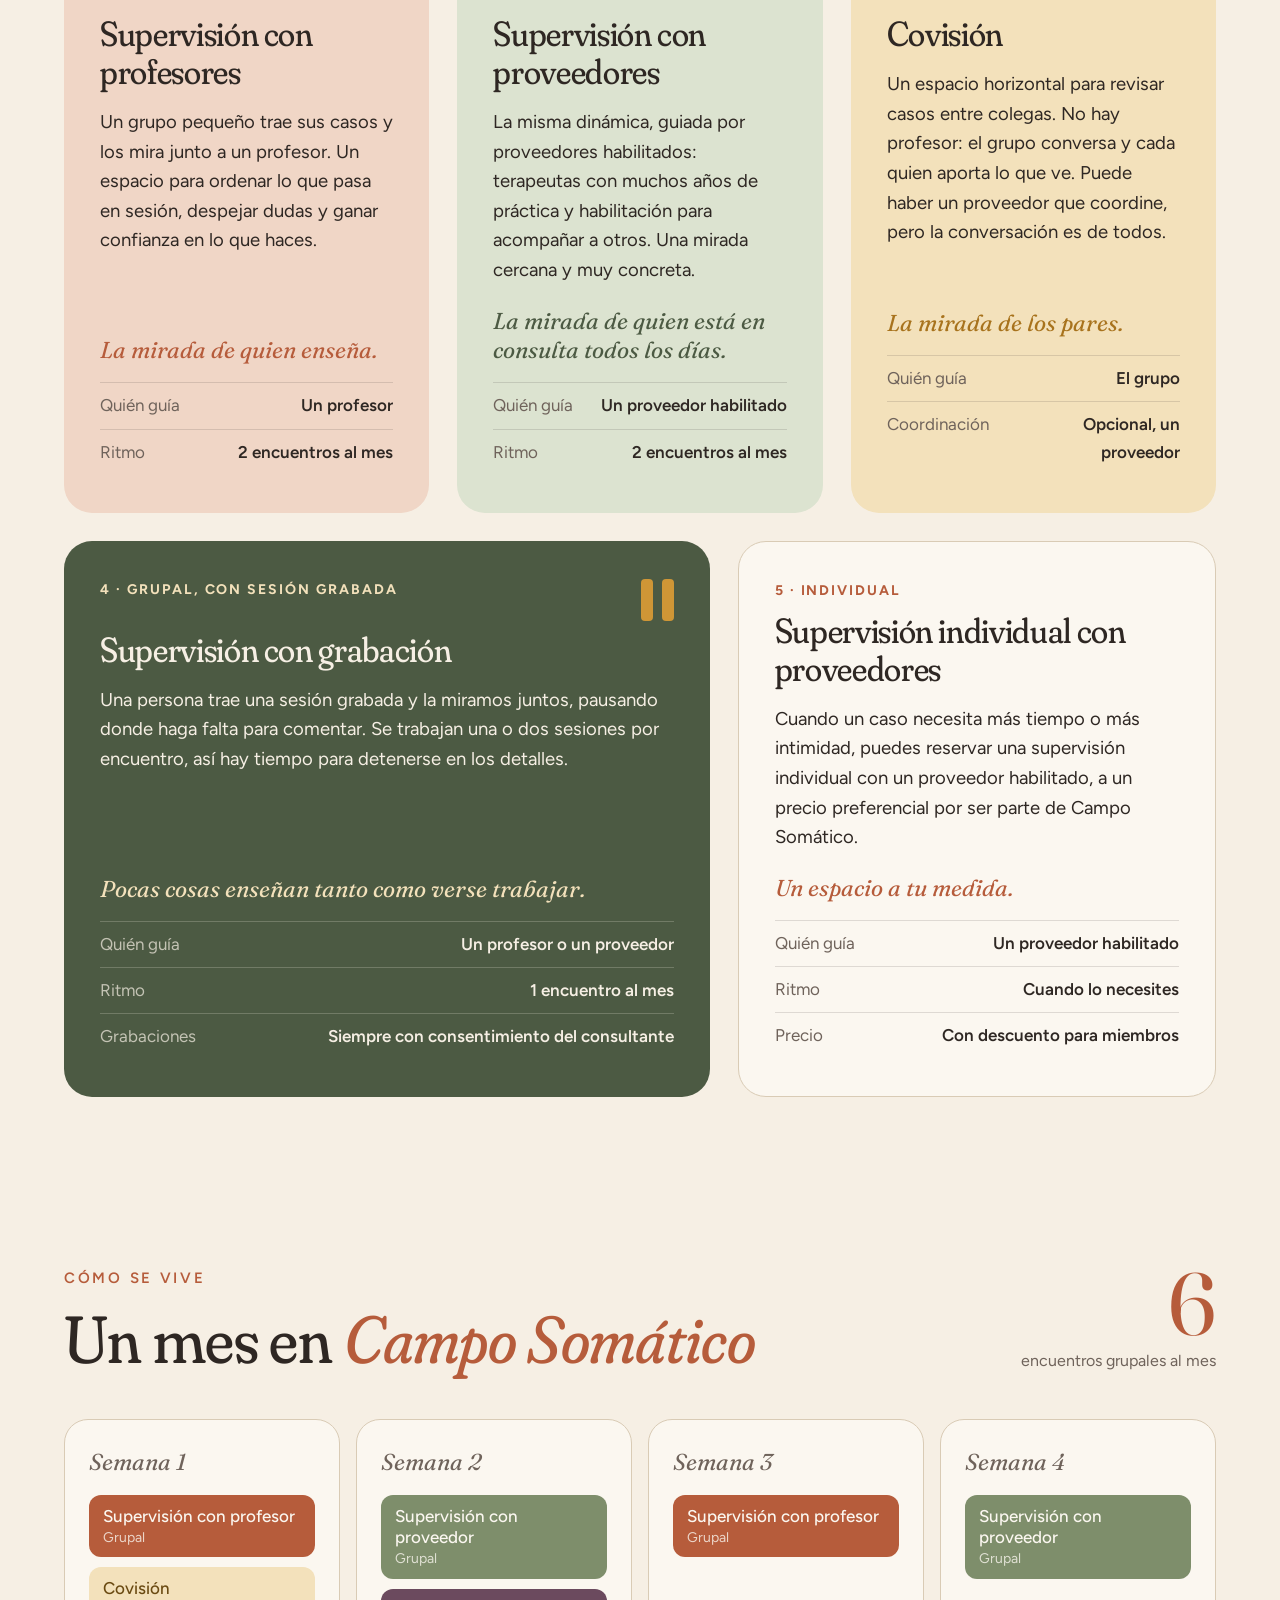
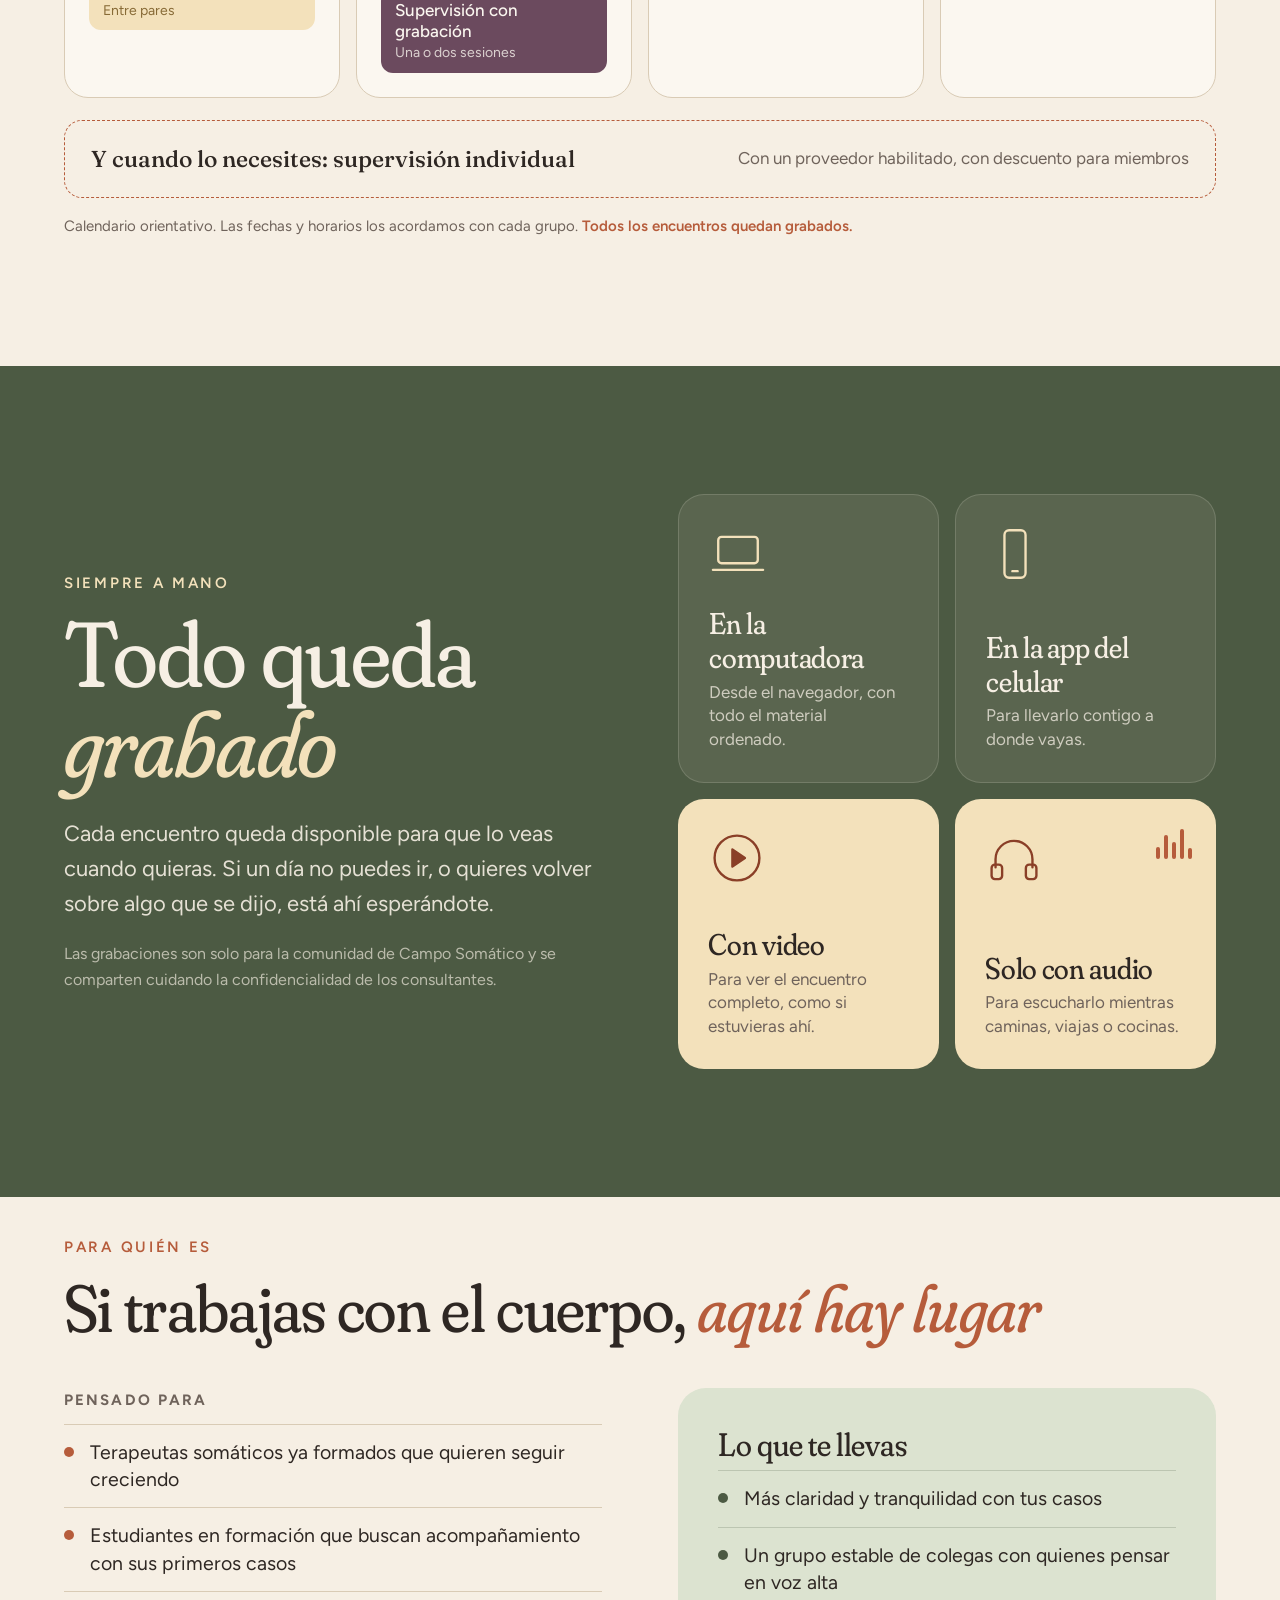
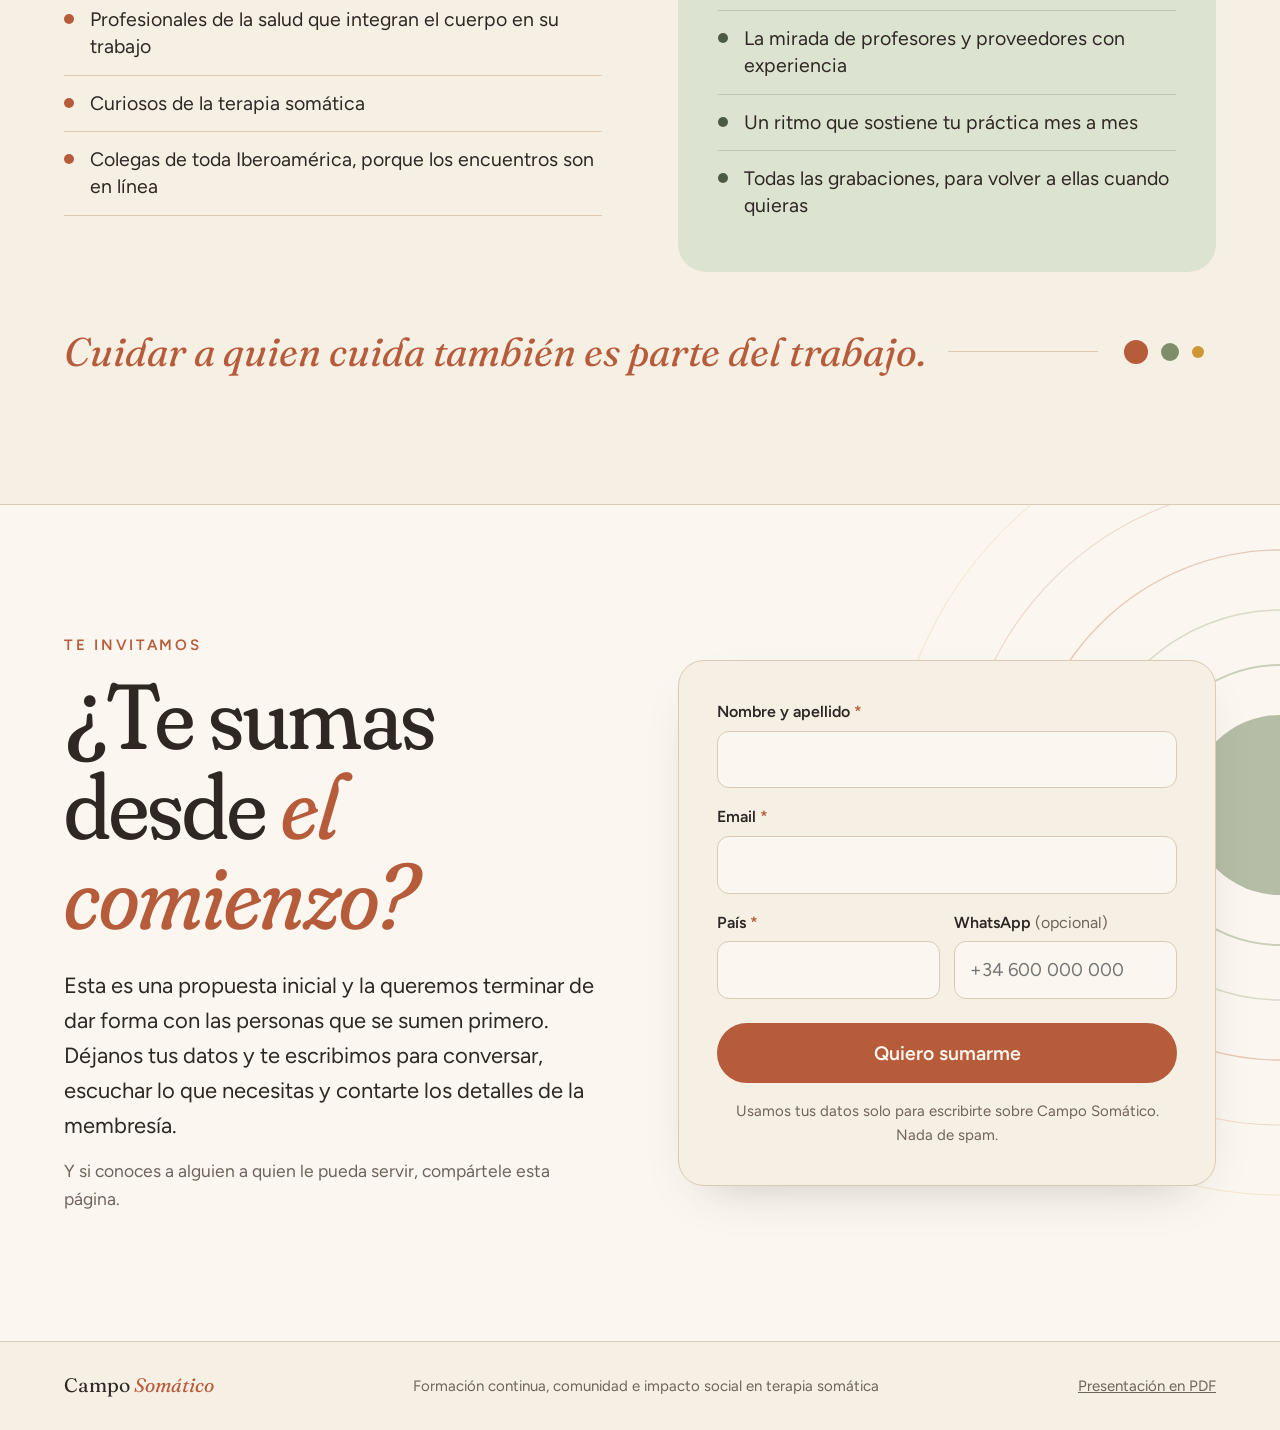
==== commit 9047ba4a: "v2.9: se saca por ahora la sección Quiénes somos - La sección queda guardada en _guardado/ (no se pu" ====
--- a/index.html
+++ b/index.html
@@ -28,7 +28,6 @@
       <a href="#propuesta">La propuesta</a>
       <a href="#mes">Un mes</a>
       <a href="#grabaciones">Grabaciones</a>
-      <a href="#nosotros">Quiénes somos</a>
       <a href="#sumarme" class="btn btn-sm">Quiero sumarme</a>
     </nav>
   </div>
@@ -349,22 +348,6 @@
   </div>
 </section>
 
-<!-- QUIÉNES SOMOS -->
-<section id="nosotros" class="section about">
-  <div class="wrap two about-in">
-    <figure class="photo">
-      <img src="isa-y-dario.webp" alt="Isa y Dario, juntos al aire libre" width="1448" height="1086" loading="lazy" decoding="async">
-    </figure>
-    <div>
-      <div class="eyebrow">Quiénes somos</div>
-      <h2>Somos <em>Isa y Dario</em></h2>
-      <p class="lead">Apasionados de la terapia somática, con muchas ganas de contribuir al campo.</p>
-      <p class="muted">Campo Somático es nuestra manera de aportar a la comunidad lo que más valoramos de este oficio: seguir aprendiendo con otros. Nos encantaría construirlo contigo.</p>
-      <div class="sign"><span>Isa y Dario</span></div>
-    </div>
-  </div>
-</section>
-
 </main>
 
 <footer class="foot">
